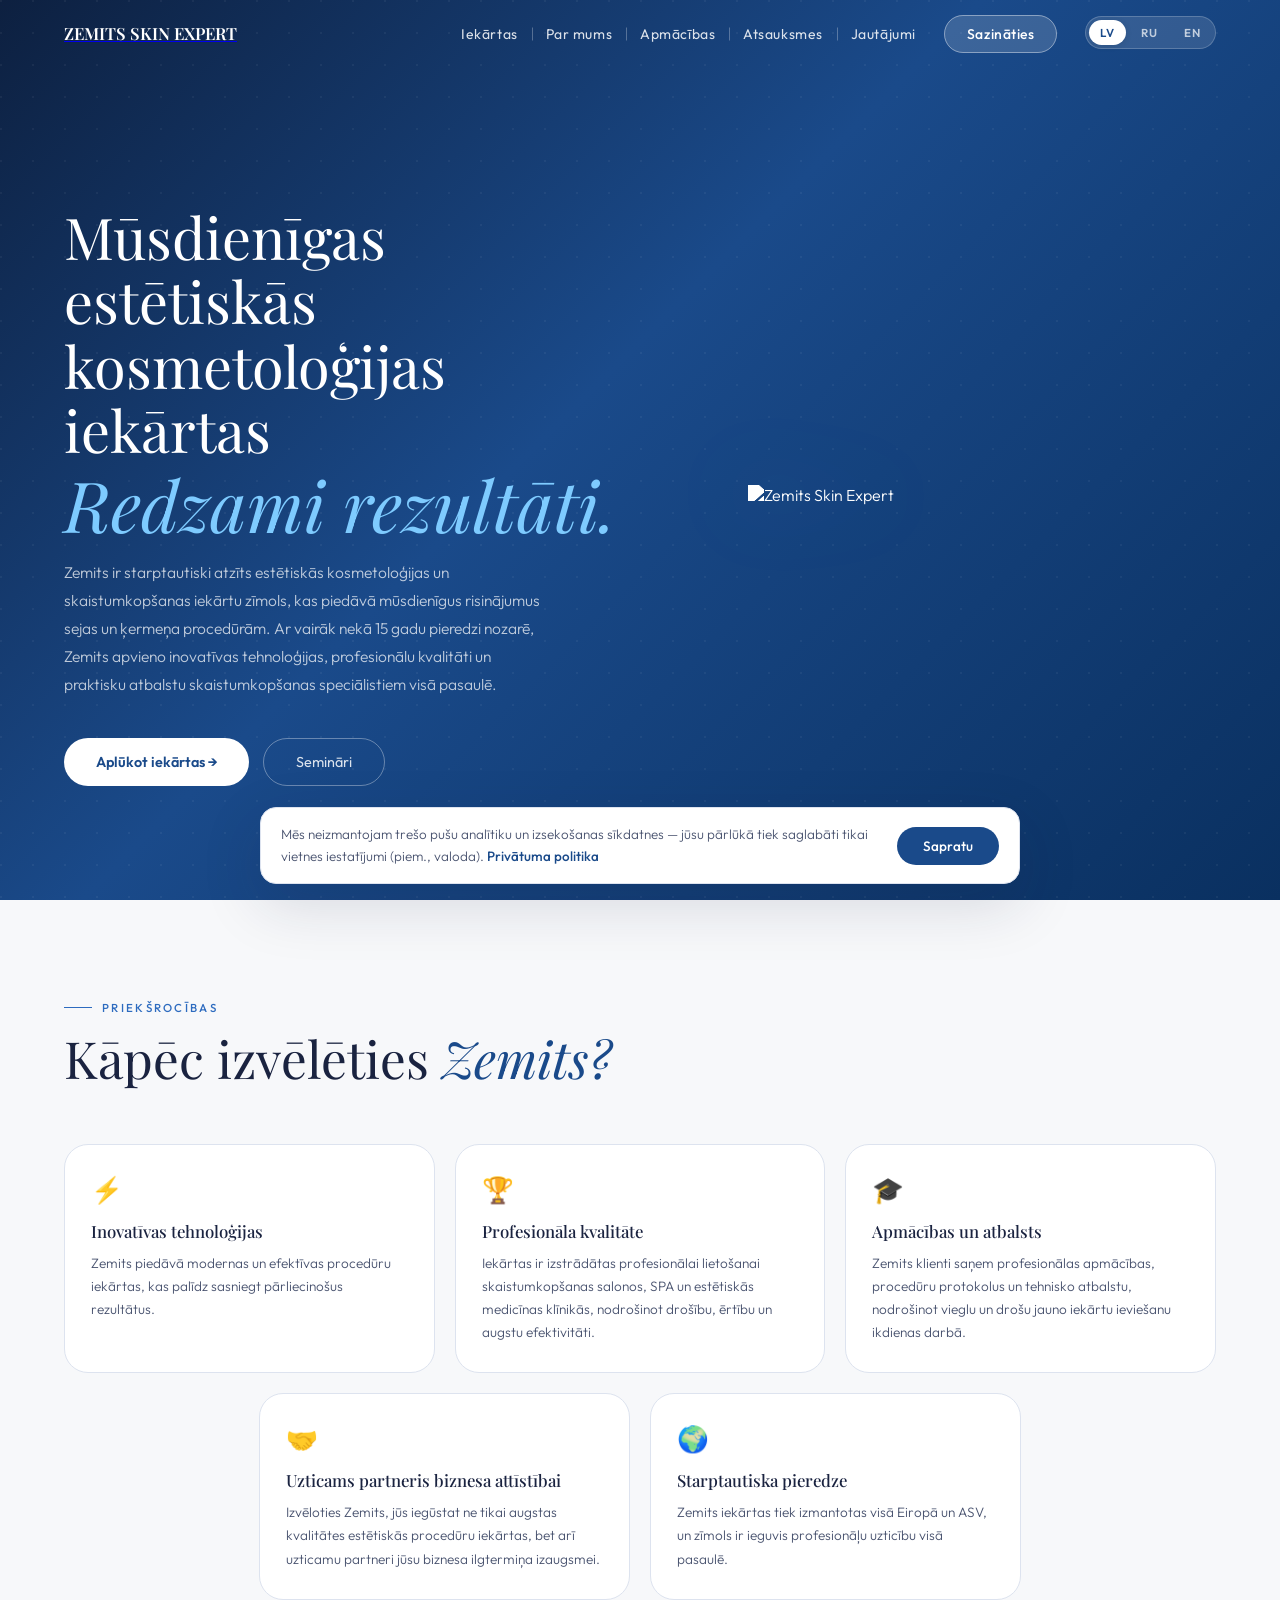
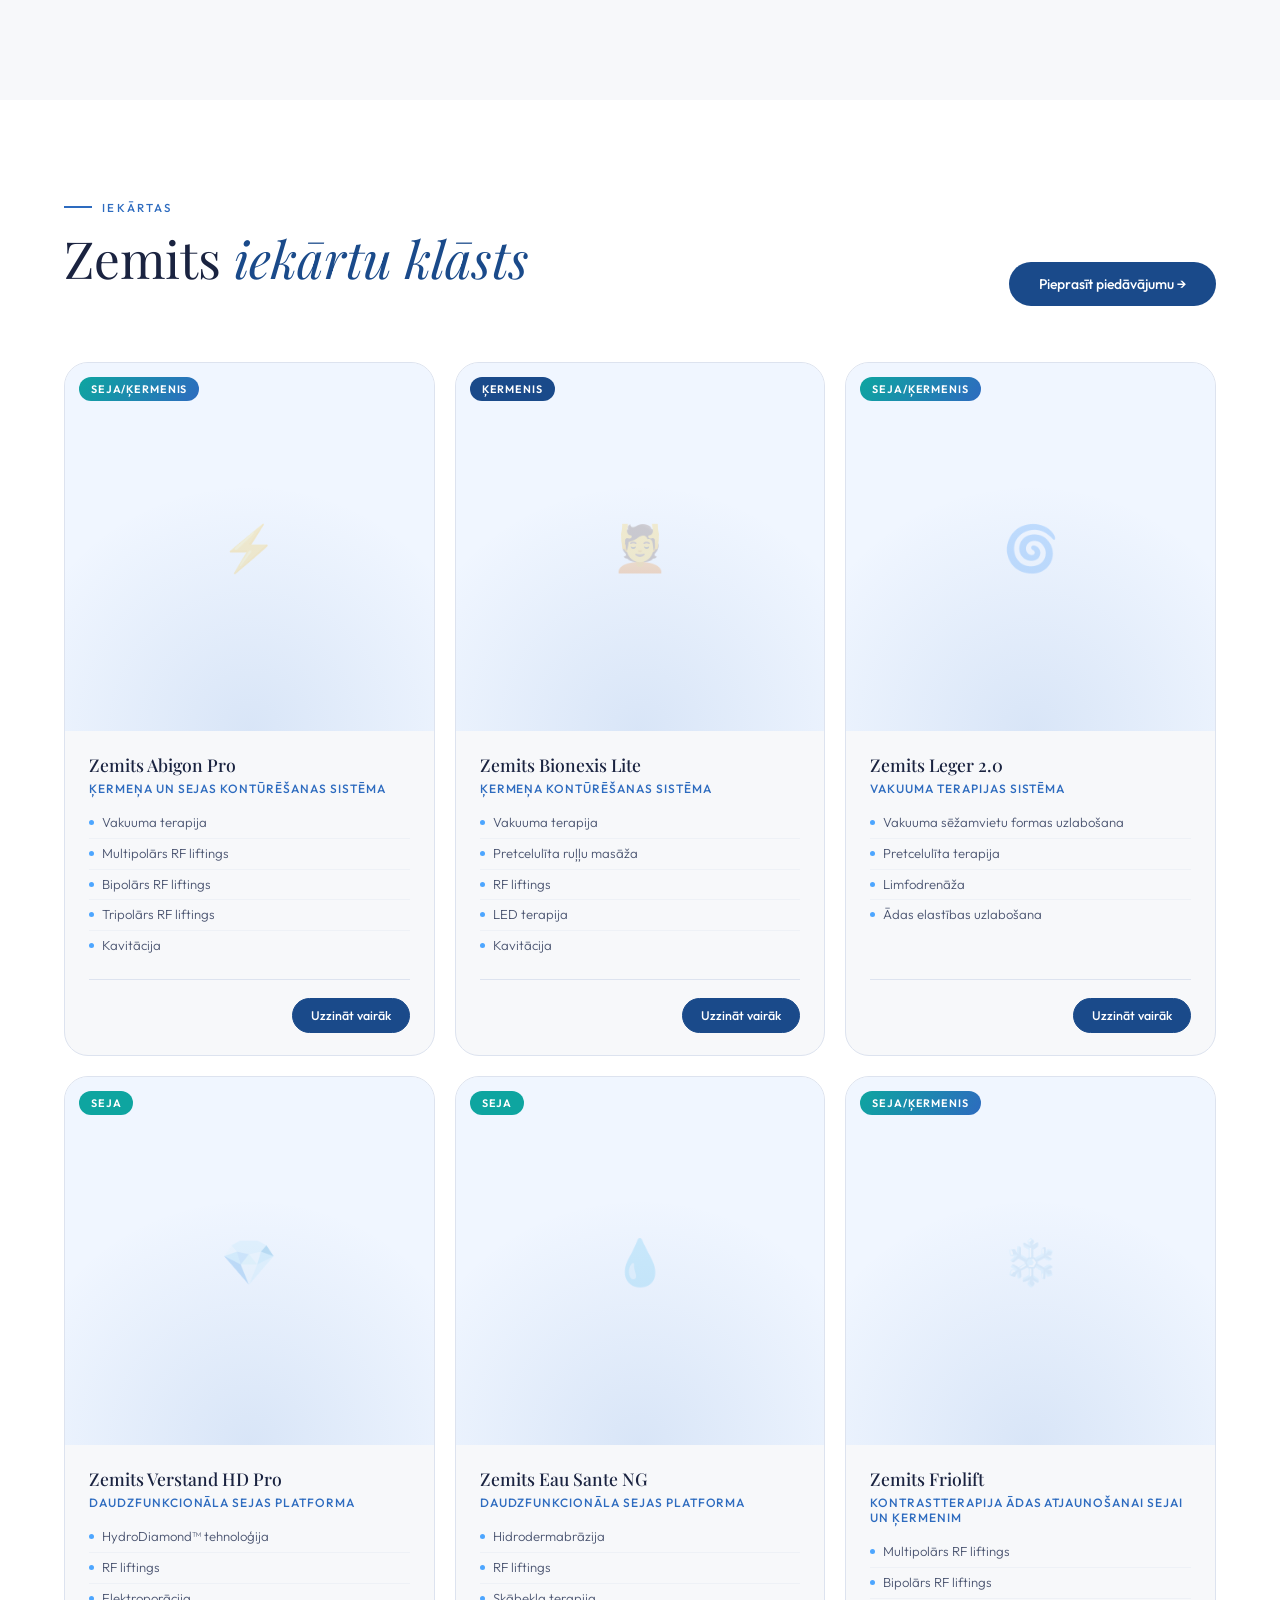
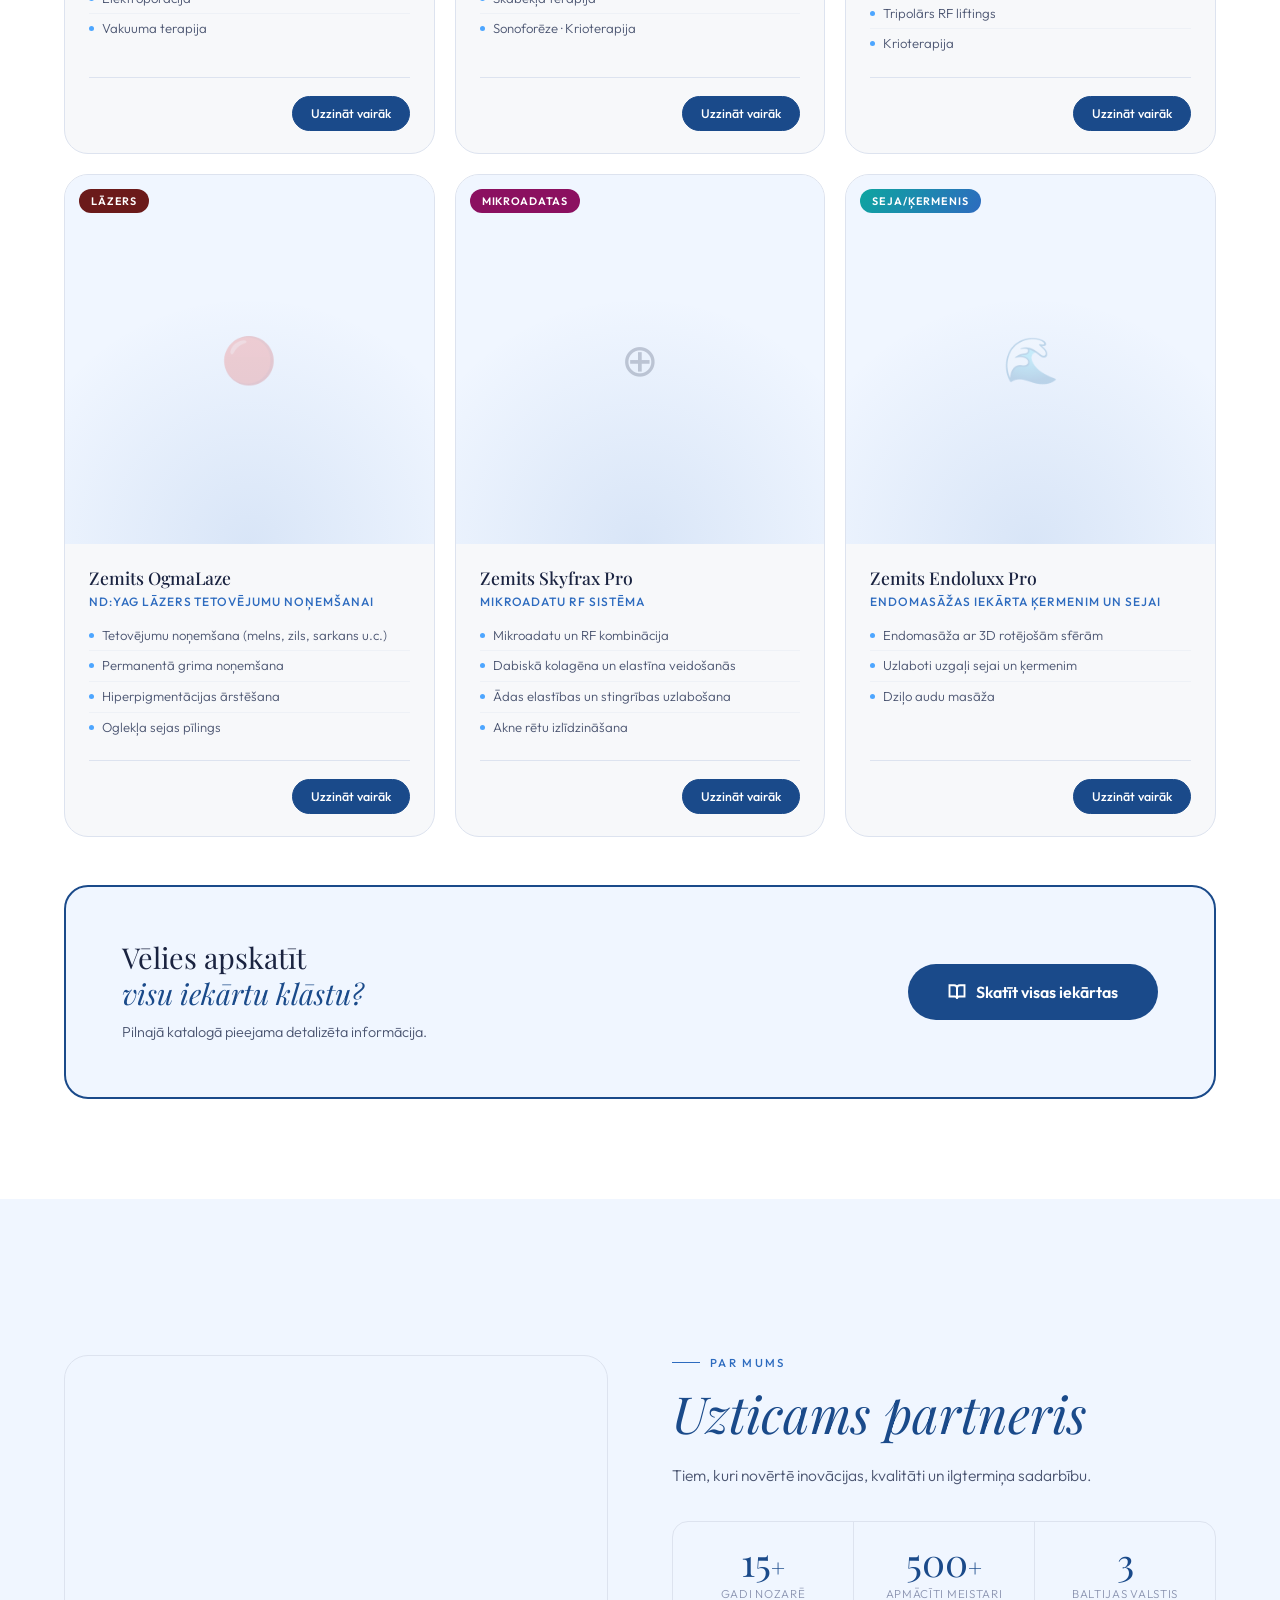
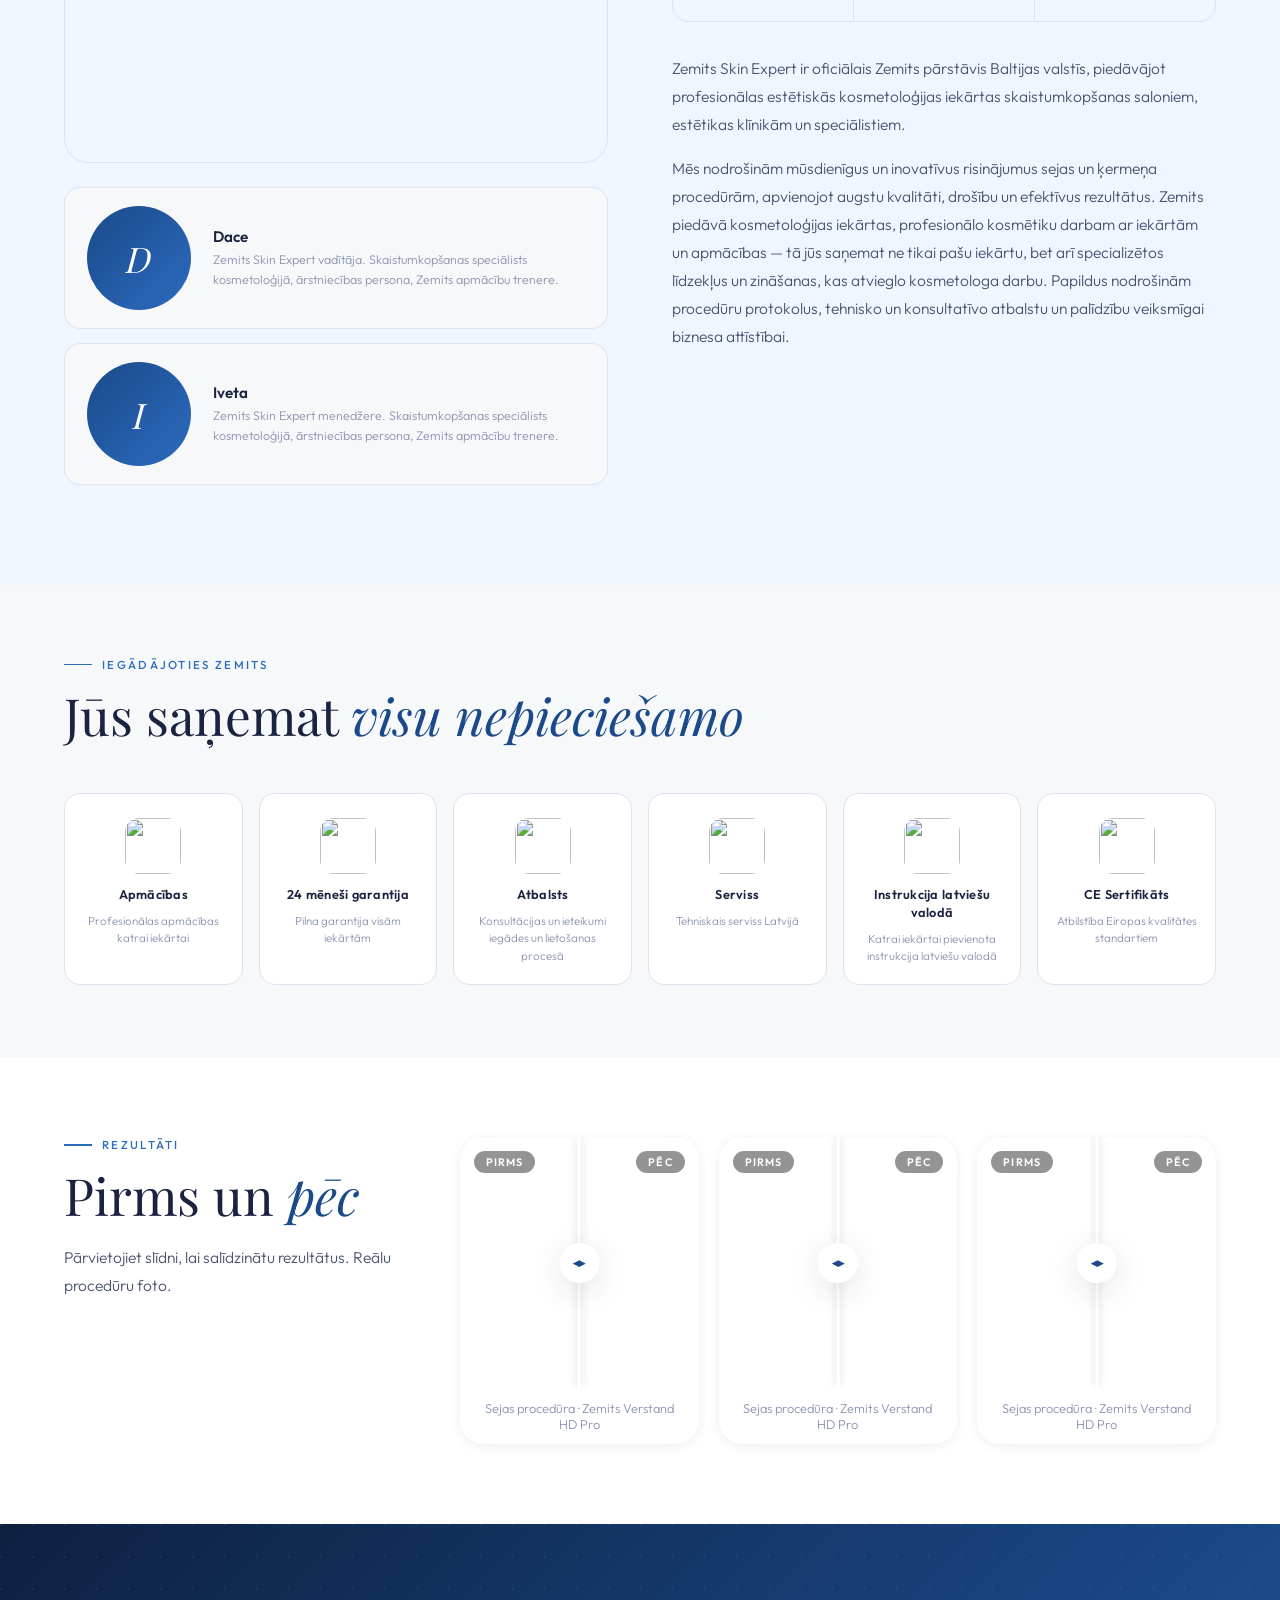
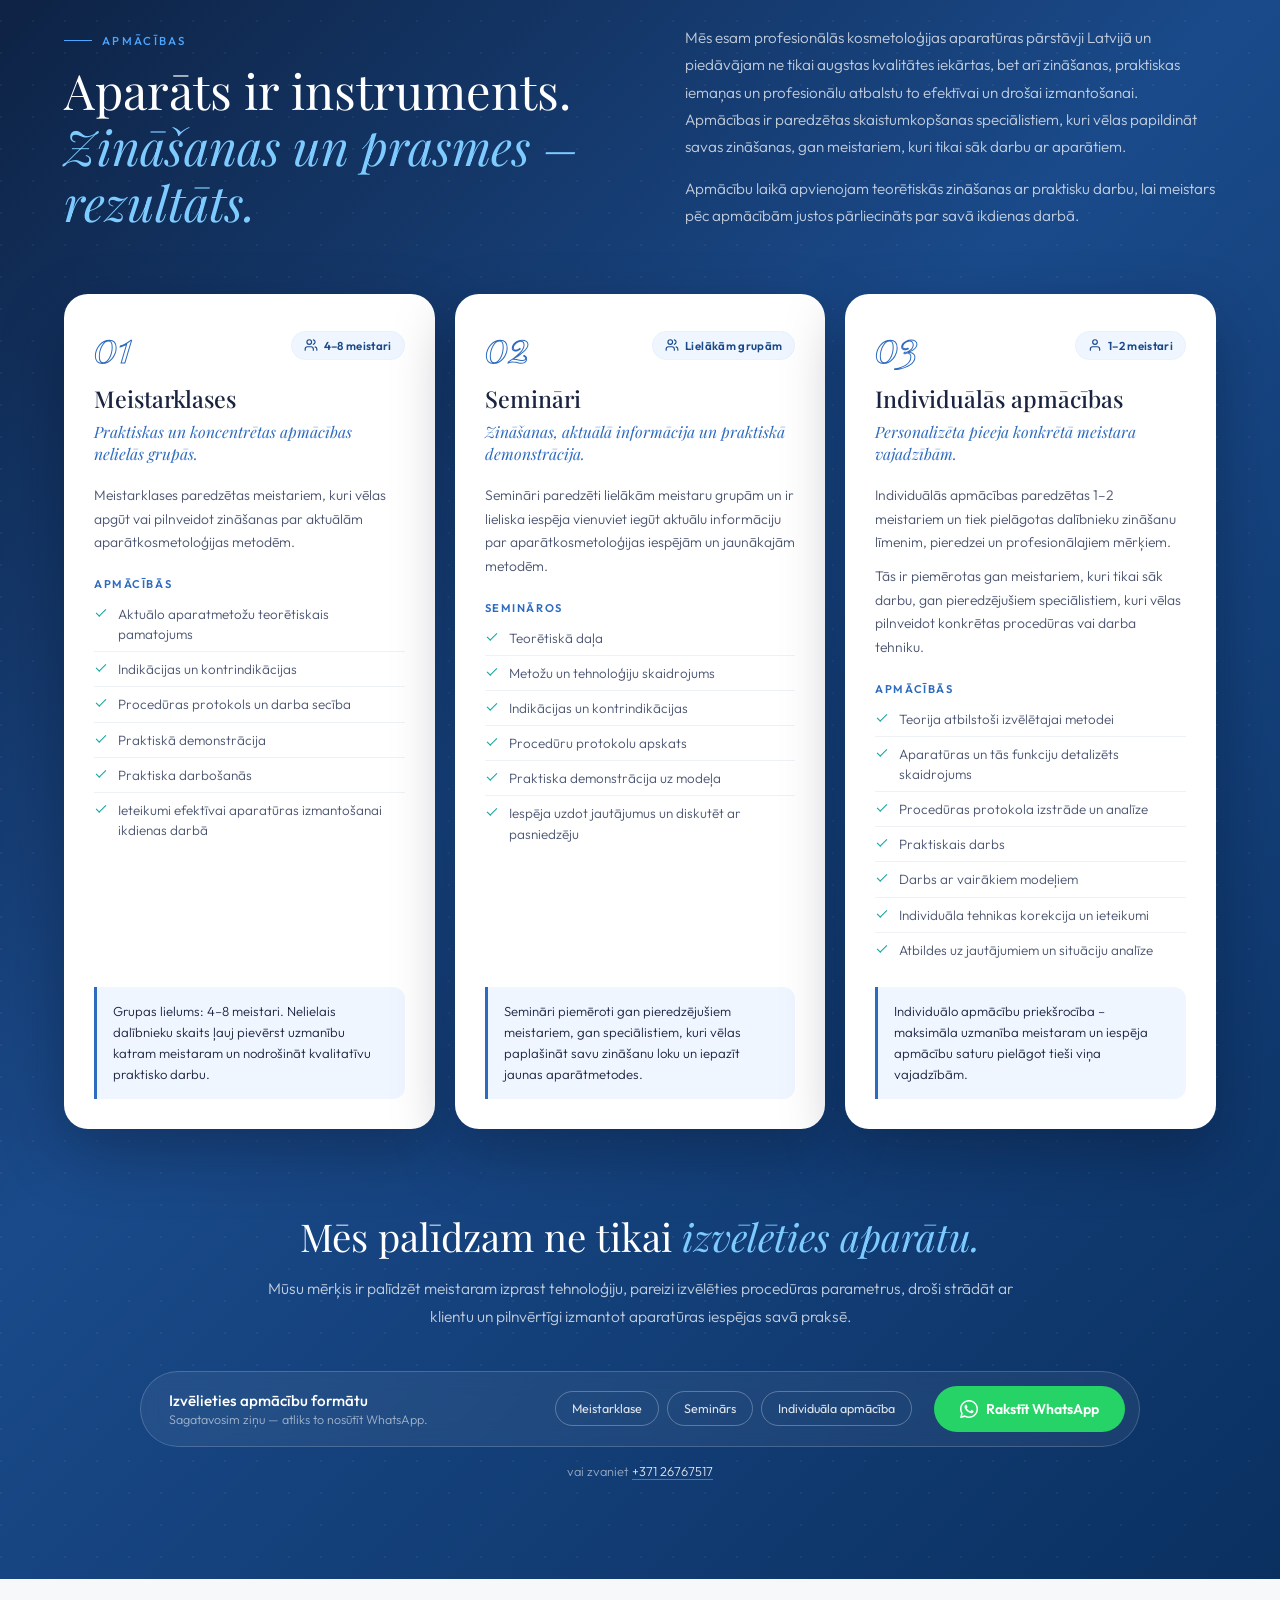
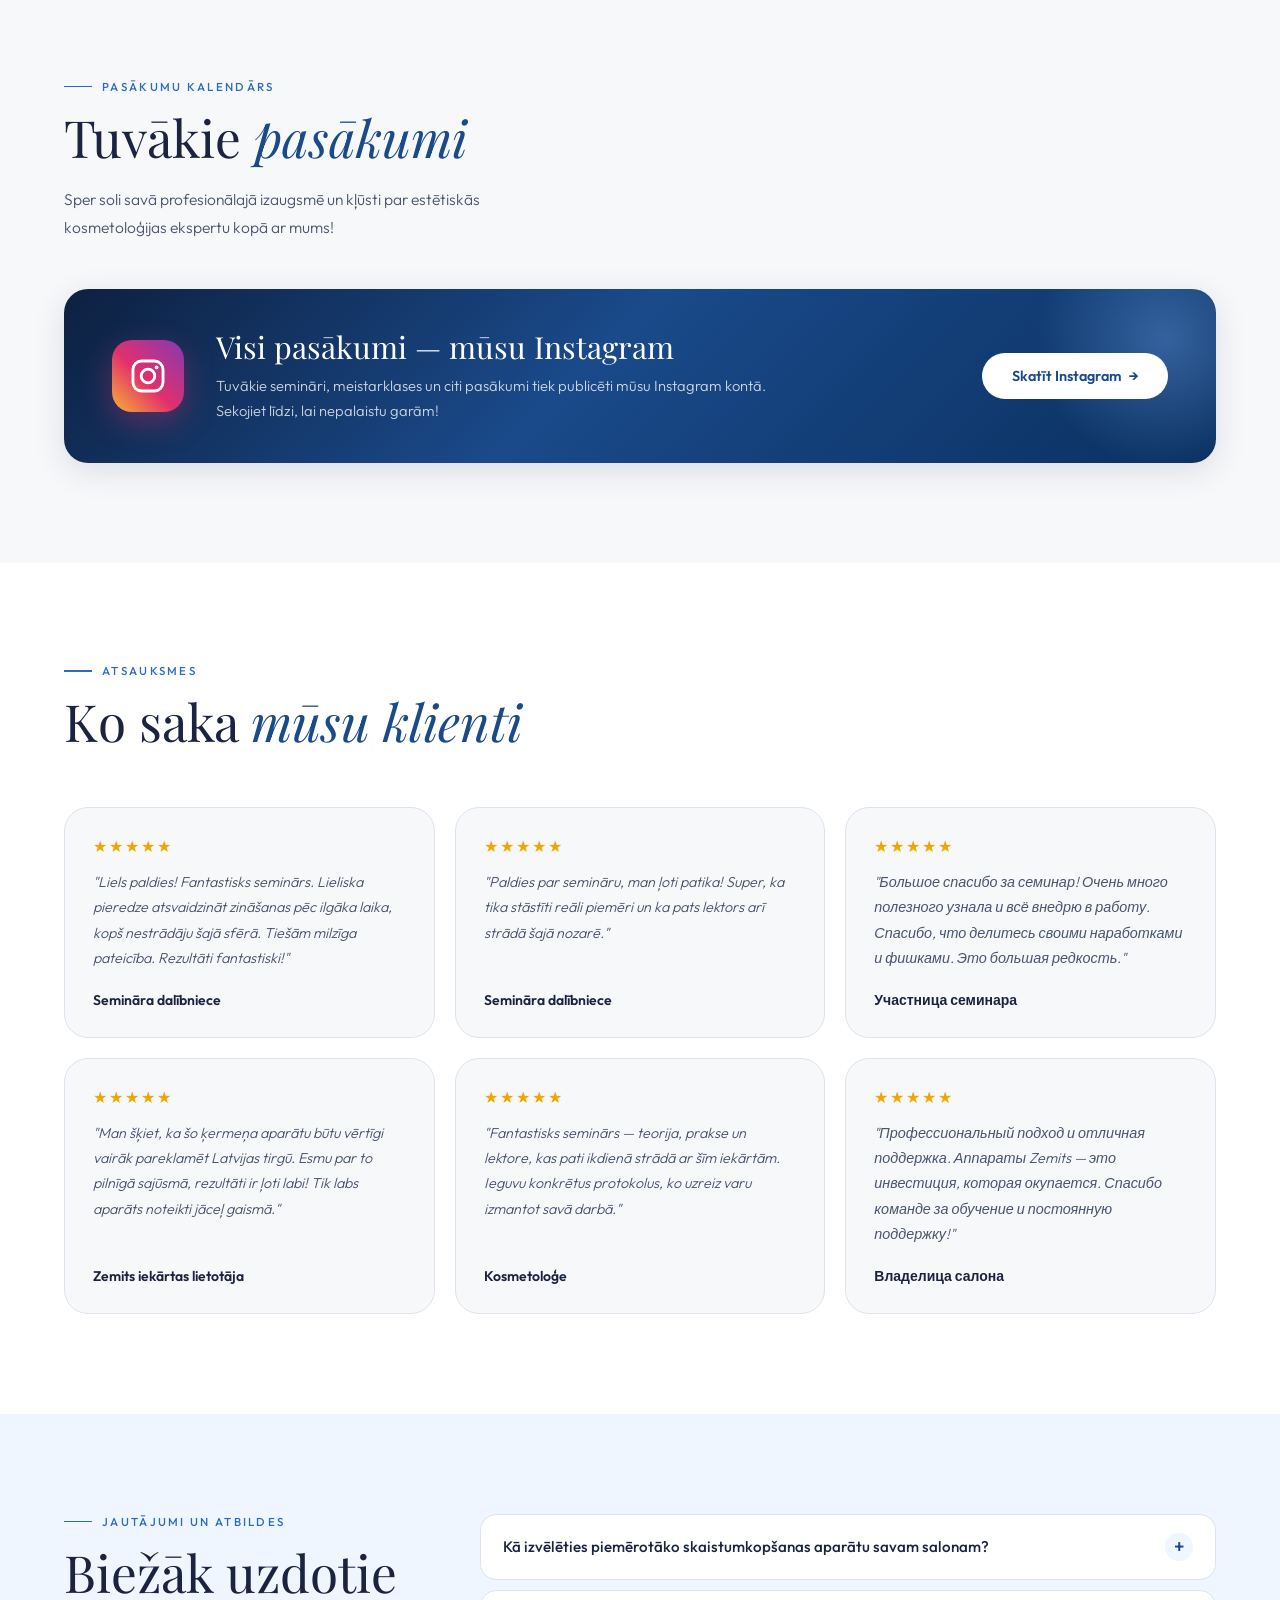
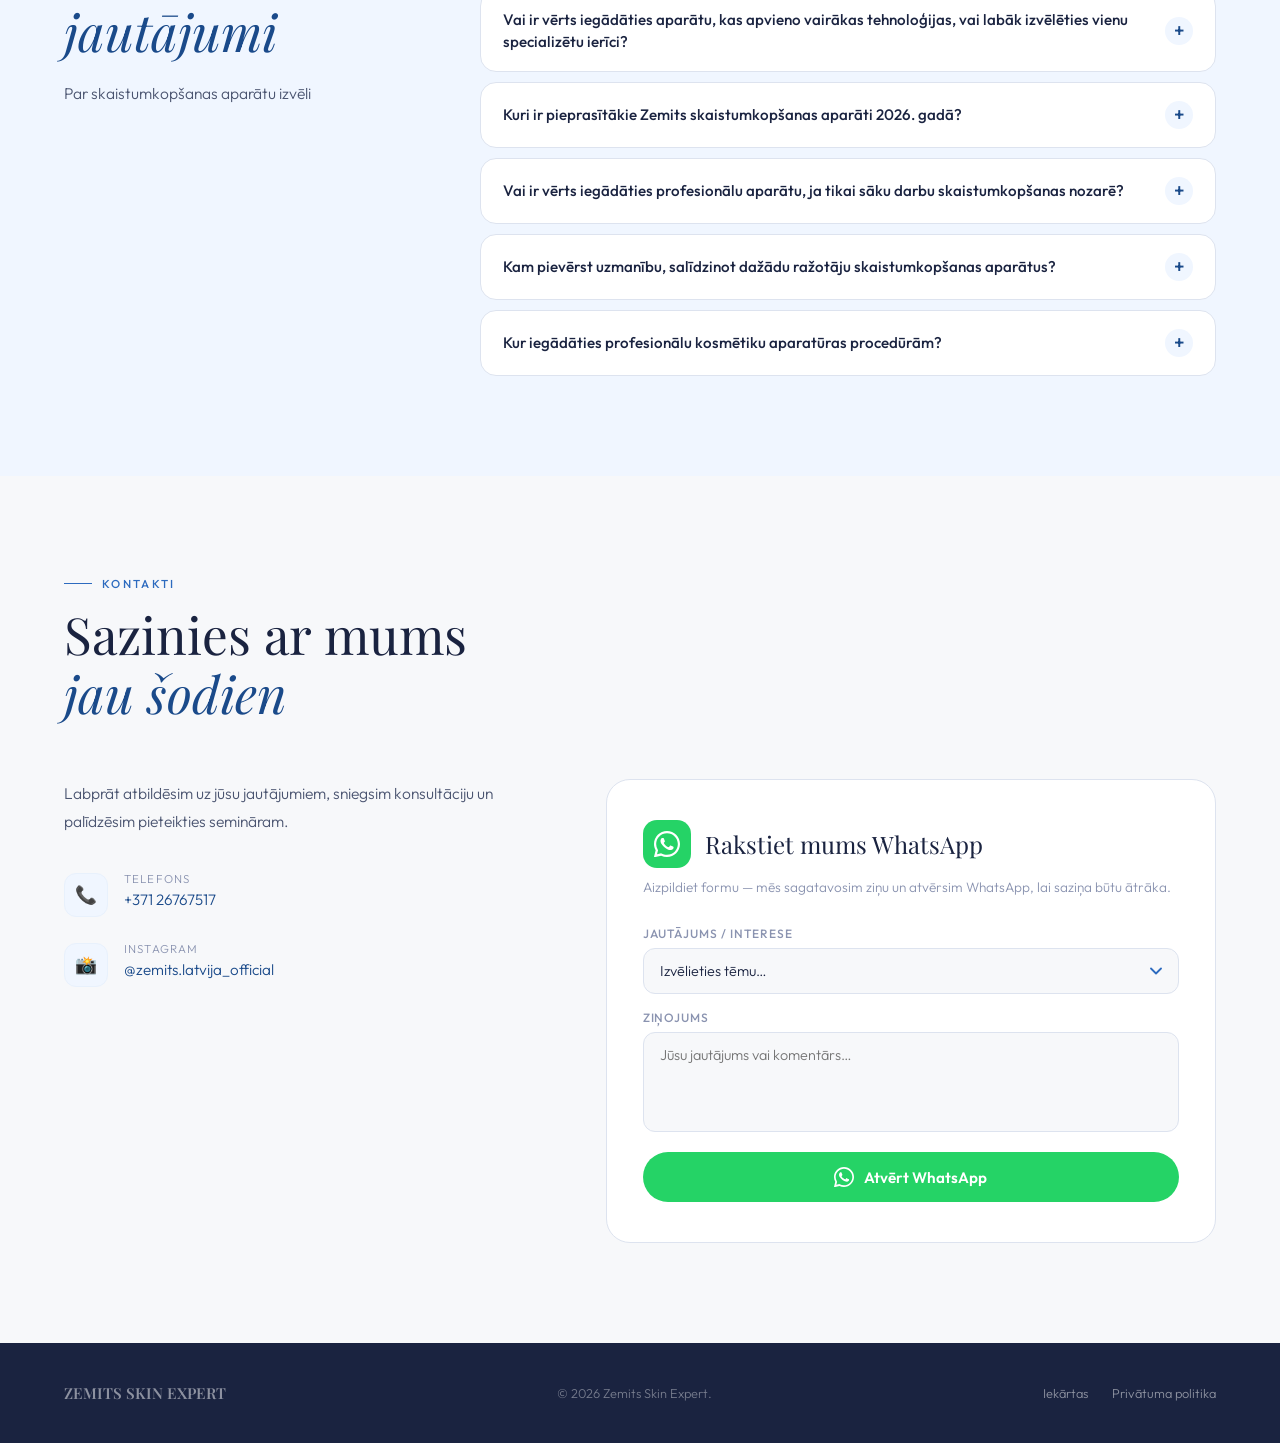
==== index.html @ aef77379 "Language audit: translate the last attributes that stayed in one language - Trust icons on the main " ====
<!DOCTYPE html>
<!-- Generated by tools/build.mjs from src/index.html. Do not edit: change the source and run "node tools/build.mjs". -->
<html lang="lv">
<head>
<meta charset="UTF-8">
<meta name="viewport" content="width=device-width, initial-scale=1.0">
<title>Zemits Skin Expert — profesionālas kosmetoloģijas iekārtas un apmācības</title>
<link rel="canonical" href="https://zemits-latvija.lv/">
<link rel="alternate" hreflang="lv" href="https://zemits-latvija.lv/">
<link rel="alternate" hreflang="ru" href="https://zemits-latvija.lv/ru/">
<link rel="alternate" hreflang="en" href="https://zemits-latvija.lv/en/">
<link rel="alternate" hreflang="x-default" href="https://zemits-latvija.lv/">
<meta property="og:type" content="website">
<meta property="og:url" content="https://zemits-latvija.lv/">
<meta property="og:title" content="Zemits Skin Expert — profesionālas kosmetoloģijas iekārtas un apmācības">
<meta property="og:description" content="Zemits Skin Expert — oficiālais Zemits pārstāvis Baltijas valstīs. Profesionālas estētiskās kosmetoloģijas iekārtas, apmācības, semināri un serviss Latvijā.">
<meta property="og:locale" content="lv_LV">
<meta name="description" content="Zemits Skin Expert — oficiālais Zemits pārstāvis Baltijas valstīs. Profesionālas estētiskās kosmetoloģijas iekārtas, apmācības, semināri un serviss Latvijā.">
<link rel="icon" type="image/svg+xml" href="data:image/svg+xml,%3Csvg xmlns='http://www.w3.org/2000/svg' viewBox='0 0 64 64'%3E%3Crect width='64' height='64' rx='14' fill='%231a4a8a'/%3E%3Ctext x='32' y='45' font-family='Georgia,serif' font-size='38' font-style='italic' fill='%23ffffff' text-anchor='middle'%3EZ%3C/text%3E%3C/svg%3E">
<link rel="preconnect" href="https://fonts.googleapis.com">
<link href="https://fonts.googleapis.com/css2?family=Playfair+Display:ital,wght@0,400;0,500;0,700;1,400;1,500&family=Outfit:wght@300;400;500;600&display=swap" rel="stylesheet">
<link rel="stylesheet" href="css/device-modal.css">
<style>
*, *::before, *::after { box-sizing: border-box; margin: 0; padding: 0; }
:root {
  --white:      #ffffff;
  --off-white:  #f7f8fa;
  --light:      #eef1f6;
  --mid:        #dde3ef;
  --text:       #1a2340;
  --text-soft:  #4a5470;
  --text-muted: #8a93b0;
  --blue:       #1a4a8a;
  --blue-mid:   #2d6bbf;
  --blue-light: #4da6ff;
  --blue-pale:  #e8f1fc;
  --blue-ultra: #f0f6ff;
  --teal:       #0ea5a0;
  --shadow-sm:  0 2px 12px rgba(26,36,64,.08);
  --shadow-md:  0 8px 32px rgba(26,36,64,.12);
  --shadow-lg:  0 20px 60px rgba(26,36,64,.15);
  --radius:     16px;
  --radius-lg:  24px;
}
html { scroll-behavior: smooth; }
body { background: var(--white); color: var(--text); font-family: 'Outfit', sans-serif; font-weight: 300; overflow-x: hidden; }

/* ── PRIVACY ── */
.privacy-overlay { position: fixed; inset: 0; z-index: 9999; background: rgba(10,18,40,.72); backdrop-filter: blur(8px); display: flex; align-items: center; justify-content: center; padding: 20px; transition: opacity .4s, visibility .4s; }
.privacy-overlay.hidden { opacity: 0; visibility: hidden; pointer-events: none; }
.privacy-box { background: var(--white); border-radius: var(--radius-lg); max-width: 520px; width: 100%; padding: 48px 44px; box-shadow: var(--shadow-lg); }
.privacy-logo { display: flex; align-items: center; justify-content: center; margin-bottom: 28px; }
.privacy-logo img { height: 34px; }
.privacy-title { font-family: 'Playfair Display', serif; font-size: 1.6rem; color: var(--text); text-align: center; margin-bottom: 16px; }
.privacy-body { font-size: .875rem; color: var(--text-soft); line-height: 1.75; text-align: center; margin-bottom: 32px; }
.privacy-btns { display: flex; gap: 12px; }
.privacy-btns button { flex: 1; padding: 14px; border-radius: 100px; font-family: 'Outfit', sans-serif; font-size: .9rem; font-weight: 500; cursor: pointer; border: none; transition: all .25s; }
.btn-accept { background: linear-gradient(135deg, var(--blue), var(--blue-mid)); color: var(--white); }
.btn-accept:hover { box-shadow: 0 6px 24px rgba(26,74,138,.35); transform: translateY(-1px); }
/* privacy info banner (non-blocking) */
.privacy-banner { position: fixed; left: 16px; right: 16px; bottom: 16px; z-index: 900; max-width: 760px; margin: 0 auto; background: var(--white); border: 1.5px solid var(--mid); border-radius: var(--radius); box-shadow: var(--shadow-lg); padding: 16px 20px; display: flex; align-items: center; gap: 18px; transition: opacity .3s, transform .3s, visibility .3s; }
.privacy-banner.hidden { opacity: 0; visibility: hidden; transform: translateY(20px); pointer-events: none; }
.pb-text { flex: 1; font-size: .84rem; color: var(--text-soft); line-height: 1.6; }
.pb-text a { color: var(--blue); font-weight: 500; text-decoration: none; }
.pb-text a:hover { text-decoration: underline; }
.pb-btn { flex-shrink: 0; background: var(--blue); color: var(--white); border: none; padding: 10px 26px; border-radius: 100px; font-family: 'Outfit', sans-serif; font-size: .85rem; font-weight: 500; cursor: pointer; transition: background .25s; }
.pb-btn:hover { background: var(--blue-mid); }
@media (max-width: 600px) { .privacy-banner { flex-direction: column; align-items: stretch; text-align: center; gap: 12px; } }

/* ── NAV ── */
nav { position: fixed; top: 0; left: 0; right: 0; z-index: 200; padding: 16px 5vw; display: flex; align-items: center; justify-content: space-between; transition: background .35s, box-shadow .35s; }
nav.scrolled { background: rgba(255,255,255,.96); backdrop-filter: blur(20px); box-shadow: var(--shadow-sm); }
.nav-logo img { height: 36px; filter: brightness(0) invert(1); transition: filter .35s; }
nav.scrolled .nav-logo img { filter: brightness(0) saturate(100%) invert(17%) sepia(55%) saturate(700%) hue-rotate(196deg) brightness(85%) contrast(110%); }
.nav-right { display: flex; align-items: center; gap: 28px; }
.nav-links { display: flex; gap: 28px; list-style: none; align-items: center; }
.nav-links a { color: rgba(255,255,255,.85); text-decoration: none; font-size: .875rem; font-weight: 400; letter-spacing: .04em; transition: color .25s; position: relative; }
.nav-links a::after { content: ''; position: absolute; bottom: -3px; left: 0; width: 0; height: 1.5px; background: var(--blue-light); transition: width .3s; }
.nav-links a:hover { color: var(--white); }
.nav-links a:hover::after { width: 100%; }
nav.scrolled .nav-links a { color: var(--text-soft); }
nav.scrolled .nav-links a::after { background: var(--blue); }
nav.scrolled .nav-links a:hover { color: var(--text); }
.nav-links li:not(:first-child) a:not(.nav-cta)::before { content: ''; position: absolute; left: -14px; top: 50%; transform: translateY(-50%); width: 1px; height: 13px; background: rgba(255,255,255,.28); }
nav.scrolled .nav-links li:not(:first-child) a:not(.nav-cta)::before { background: rgba(26,36,64,.18); }
.nav-cta { background: rgba(255,255,255,.15) !important; border: 1.5px solid rgba(255,255,255,.4) !important; color: var(--white) !important; padding: 9px 22px; border-radius: 100px; font-weight: 500 !important; }
.nav-cta::after { display: none !important; }
nav.scrolled .nav-cta { background: var(--blue) !important; border-color: var(--blue) !important; color: var(--white) !important; }

/* Language switcher */
.lang-switcher { display: flex; gap: 4px; background: rgba(255,255,255,.12); border: 1px solid rgba(255,255,255,.2); border-radius: 100px; padding: 3px; }
nav.scrolled .lang-switcher { background: var(--light); border-color: var(--mid); }
.lang-btn { text-decoration: none; padding: 5px 11px; border-radius: 100px; border: none; background: transparent; color: rgba(255,255,255,.7); font-family: 'Outfit', sans-serif; font-size: .72rem; font-weight: 600; letter-spacing: .08em; cursor: pointer; transition: all .2s; }
nav.scrolled .lang-btn { color: var(--text-muted); }
.lang-btn.active { background: var(--white); color: var(--blue); box-shadow: 0 1px 6px rgba(0,0,0,.12); }
nav.scrolled .lang-btn.active { background: var(--blue); color: var(--white); }

/* ── HERO ── */
#hero { min-height: 100vh; display: grid; grid-template-columns: 1fr 1fr; align-items: center; position: relative; overflow: hidden; padding: 0 5vw; }
.hero-logo-side { position: relative; z-index: 2; display: flex; align-items: center; justify-content: center; padding-top: 90px; animation: fadeUp .9s .4s ease both; }
.hero-bg { position: absolute; inset: 0; z-index: 0; background: linear-gradient(135deg, #0d2040 0%, #1a4a8a 45%, #0a3060 100%); }
.hero-bg-dots { position: absolute; inset: 0; z-index: 1; opacity: .06; background-image: radial-gradient(circle at 1px 1px, rgba(255,255,255,.8) 1px, transparent 0); background-size: 32px 32px; }
.hero-content { position: relative; z-index: 2; padding-top: 90px; max-width: 680px; }
.hero-title { font-family: 'Playfair Display', serif; font-size: clamp(2.2rem,4.5vw,4rem); font-weight: 400; line-height: 1.12; color: var(--white); margin-bottom: 16px; animation: fadeUp .8s .1s ease both; }
.hero-title-main { font-size: clamp(3rem,5.5vw,5.2rem); font-family: 'Playfair Display', serif; font-style: italic; color: #7ecbff; display: block; line-height: 1.05; margin-top: 6px; }
.hero-sub { font-size: .975rem; color: rgba(255,255,255,.72); line-height: 1.8; max-width: 480px; margin-bottom: 40px; animation: fadeUp .8s .2s ease both; }
.hero-actions { display: flex; gap: 14px; flex-wrap: wrap; animation: fadeUp .8s .3s ease both; }
.btn-primary { background: var(--white); color: var(--blue); padding: 14px 32px; border-radius: 100px; font-weight: 600; font-size: .9rem; text-decoration: none; display: inline-flex; align-items: center; gap: 8px; transition: box-shadow .3s, transform .2s; }
.btn-primary:hover { box-shadow: 0 8px 30px rgba(255,255,255,.25); transform: translateY(-2px); }
.btn-outline { background: transparent; color: rgba(255,255,255,.85); border: 1.5px solid rgba(255,255,255,.35); padding: 14px 32px; border-radius: 100px; font-weight: 400; font-size: .9rem; text-decoration: none; display: inline-flex; align-items: center; gap: 8px; backdrop-filter: blur(8px); transition: border-color .3s, color .3s, background .3s; }
.btn-outline:hover { border-color: rgba(255,255,255,.7); color: var(--white); background: rgba(255,255,255,.08); }
@keyframes fadeUp { from{opacity:0;transform:translateY(28px)} to{opacity:1;transform:translateY(0)} }

/* ── SECTIONS ── */
section { padding: 100px 5vw; }
.section-eyebrow { font-size: .72rem; letter-spacing: .2em; text-transform: uppercase; color: var(--blue-mid); font-weight: 500; margin-bottom: 14px; display: flex; align-items: center; gap: 10px; }
.section-eyebrow::before { content: ''; width: 28px; height: 1.5px; background: var(--blue-mid); }
.section-title { font-family: 'Playfair Display', serif; font-size: clamp(2rem,4vw,3.2rem); font-weight: 400; line-height: 1.15; color: var(--text); margin-bottom: 18px; }
.section-title em { font-style: italic; color: var(--blue); }
.section-sub { font-size: .975rem; color: var(--text-soft); line-height: 1.8; max-width: 520px; }
.reveal { opacity: 0; transform: translateY(36px); transition: opacity .7s ease, transform .7s ease; }
.reveal.visible { opacity: 1; transform: translateY(0); }
.reveal-delay-1 { transition-delay: .1s; } .reveal-delay-2 { transition-delay: .2s; } .reveal-delay-3 { transition-delay: .3s; }

/* ── ABOUT ── */
#about { background: var(--blue-ultra); }
.about-grid { display: grid; grid-template-columns: 1fr 1fr; gap: 64px; align-items: start; margin-top: 56px; }
/* Left col: photo + team */
.about-left { display: flex; flex-direction: column; gap: 24px; }
.about-photo { width: 100%; aspect-ratio: 4/3; border-radius: var(--radius-lg); background: linear-gradient(135deg, var(--blue-pale), var(--light)); border: 1.5px solid var(--mid); display: flex; flex-direction: column; align-items: center; justify-content: center; gap: 12px; color: var(--text-muted); font-size: .85rem; overflow: hidden; position: relative; }
/* Right col: heading + stats + text */
.about-right { display: flex; flex-direction: column; gap: 32px; }
.about-stats-row { display: flex; gap: 0; border: 1.5px solid var(--mid); border-radius: var(--radius); overflow: hidden; }
.about-stat { flex: 1; padding: 20px 16px; text-align: center; border-right: 1px solid var(--mid); }
.about-stat:last-child { border-right: none; }
.stat-num { font-family: 'Playfair Display', serif; font-size: 2.4rem; font-weight: 400; color: var(--blue); line-height: 1; }
.stat-num span { font-size: 1.5rem; }
.stat-desc { font-size: .72rem; color: var(--text-muted); letter-spacing: .06em; text-transform: uppercase; margin-top: 5px; }
.about-intro { font-size: .975rem; color: var(--text-soft); line-height: 1.8; }
.team-cards { display: flex; flex-direction: column; gap: 14px; }
.team-card { display: flex; gap: 22px; align-items: center; background: var(--off-white); border: 1.5px solid var(--mid); border-radius: var(--radius); padding: 18px 22px; transition: border-color .3s, box-shadow .3s, transform .3s; }
.team-card:hover { border-color: var(--blue-mid); box-shadow: var(--shadow-sm); transform: translateX(4px); }
.team-avatar { width: 104px; height: 104px; border-radius: 50%; flex-shrink: 0; object-fit: cover; border: 3px solid var(--white); box-shadow: 0 0 0 1.5px var(--mid), var(--shadow-sm); }
@media (max-width: 768px) { .team-avatar { width: 80px; height: 80px; } .team-card { gap: 16px; padding: 16px 18px; } }
.team-name { font-weight: 600; font-size: .95rem; color: var(--text); margin-bottom: 4px; }
.team-role { font-size: .78rem; color: var(--text-muted); line-height: 1.55; }

/* ── WHY ZEMITS ── */
#why { background: var(--off-white); }
.why-grid { display: grid; grid-template-columns: repeat(6, 1fr); gap: 20px; margin-top: 56px; }
.why-grid .why-card { grid-column: span 2; }
.why-grid .why-card:nth-child(4) { grid-column: 2 / span 2; } /* 2nd row centred */
.why-card { background: var(--white); border: 1.5px solid var(--mid); border-radius: var(--radius-lg); padding: 28px 26px; transition: border-color .3s, box-shadow .3s, transform .3s; }
.why-card:hover { border-color: var(--blue-mid); box-shadow: var(--shadow-md); transform: translateY(-4px); }
.why-icon { font-size: 1.6rem; margin-bottom: 14px; }
.why-title { font-family: 'Playfair Display', serif; font-size: 1.05rem; font-weight: 500; color: var(--text); margin-bottom: 10px; }
.why-desc { font-size: .85rem; color: var(--text-soft); line-height: 1.7; }

/* ── EQUIPMENT ── */
#equipment { background: var(--white); }
.equipment-header { display: flex; justify-content: space-between; align-items: flex-end; margin-bottom: 56px; flex-wrap: wrap; gap: 20px; }
.btn-blue { background: var(--blue); color: var(--white); padding: 13px 30px; border-radius: 100px; font-weight: 500; font-size: .875rem; text-decoration: none; display: inline-flex; align-items: center; gap: 8px; transition: box-shadow .3s, transform .2s, background .3s; }
.btn-blue:hover { background: var(--blue-mid); box-shadow: 0 8px 24px rgba(26,74,138,.3); transform: translateY(-2px); }
.equipment-grid { display: grid; grid-template-columns: repeat(3, 1fr); gap: 20px; }
.equipment-card { background: var(--off-white); border: 1.5px solid var(--mid); border-radius: var(--radius-lg); overflow: hidden; transition: border-color .3s, box-shadow .3s, transform .3s; display: flex; flex-direction: column; }
.equipment-card:hover { border-color: var(--blue-mid); box-shadow: var(--shadow-md); transform: translateY(-4px); }
.eq-img-placeholder { aspect-ratio: 1 / 1; background: var(--blue-ultra); display: flex; align-items: center; justify-content: center; position: relative; overflow: hidden; }
.eq-img-placeholder::after { content: ''; position: absolute; inset: 0; background: radial-gradient(circle at 50% 100%, rgba(45,107,191,.12), transparent 60%); }
.eq-icon { font-size: 2.8rem; opacity: .22; }
.eq-icon-fallback { position: absolute; top: 50%; left: 50%; transform: translate(-50%,-50%); }
.eq-photo { position: relative; z-index: 1; width: 100%; height: 100%; object-fit: contain; }
.eq-tag { position: absolute; top: 14px; left: 14px; background: var(--blue); color: var(--white); font-size: .68rem; font-weight: 600; letter-spacing: .08em; text-transform: uppercase; padding: 5px 12px; border-radius: 100px; z-index: 2; }
.eq-tag.teal { background: var(--teal); } .eq-tag.laser { background: #6b1a1a; } .eq-tag.micro { background: #8b1060; } .eq-tag.both { background: linear-gradient(120deg, var(--teal), var(--blue-mid)); }
.eq-body { padding: 22px 24px; display: flex; flex-direction: column; flex: 1; }
.eq-body .eq-features { margin-bottom: 18px; }
.eq-footer { margin-top: auto; padding-top: 18px; border-top: 1.5px solid var(--mid); display: flex; justify-content: flex-end; }
.eq-learn { background: var(--blue); color: var(--white); border: 1.5px solid var(--blue); padding: 9px 18px; border-radius: 100px; font-family: 'Outfit', sans-serif; font-size: .78rem; font-weight: 500; cursor: pointer; transition: background .3s, border-color .3s; }
.eq-learn:hover { background: var(--blue-mid); border-color: var(--blue-mid); }
.eq-name { font-family: 'Playfair Display', serif; font-size: 1.1rem; font-weight: 500; color: var(--text); margin-bottom: 5px; }
.eq-type { font-size: .75rem; letter-spacing: .08em; text-transform: uppercase; color: var(--blue-mid); font-weight: 500; margin-bottom: 12px; }
.eq-features { list-style: none; }
.eq-features li { font-size: .82rem; color: var(--text-soft); padding: 5px 0; display: flex; align-items: flex-start; gap: 8px; border-bottom: 1px solid var(--light); line-height: 1.5; }
.eq-features li:last-child { border-bottom: none; }
.eq-features li::before { content: ''; flex-shrink: 0; margin-top: 7px; width: 5px; height: 5px; border-radius: 50%; background: var(--blue-light); }
.equipment-cta { margin-top: 48px; border: 2px solid var(--blue); border-radius: var(--radius-lg); padding: 52px 56px; display: flex; align-items: center; justify-content: space-between; gap: 32px; background: var(--blue-ultra); transition: background .3s, box-shadow .3s; }
.equipment-cta:hover { background: var(--blue-pale); box-shadow: var(--shadow-md); }
.equipment-cta-title { font-family: 'Playfair Display', serif; font-size: 1.8rem; color: var(--text); margin-bottom: 10px; line-height: 1.25; }
.equipment-cta-title em { font-style: italic; color: var(--blue); }
.equipment-cta-sub { font-size: .9rem; color: var(--text-soft); line-height: 1.65; }
.btn-cta-big { display: inline-flex; align-items: center; gap: 10px; background: var(--blue); color: var(--white); padding: 18px 40px; border-radius: 100px; font-weight: 600; font-size: 1rem; text-decoration: none; white-space: nowrap; transition: background .3s, box-shadow .3s, transform .2s; flex-shrink: 0; }
.btn-cta-big:hover { background: var(--blue-mid); box-shadow: 0 10px 30px rgba(26,74,138,.35); transform: translateY(-2px); }
.btn-cta-big svg { width: 18px; height: 18px; stroke: currentColor; fill: none; stroke-width: 2.5; }

/* ── TRUST ICONS ── */
#trust { background: var(--off-white); padding: 72px 5vw; }
.trust-grid { display: grid; grid-template-columns: repeat(6, 1fr); gap: 16px; margin-top: 48px; }
.trust-item { background: var(--white); border: 1.5px solid var(--mid); border-radius: var(--radius); padding: 24px 14px 20px; display: flex; flex-direction: column; align-items: center; text-align: center; gap: 12px; transition: border-color .3s, box-shadow .3s, transform .3s; }
.trust-item:hover { border-color: var(--blue-mid); box-shadow: var(--shadow-sm); transform: translateY(-3px); }
.trust-label { font-size: .8rem; font-weight: 600; color: var(--text); letter-spacing: .02em; line-height: 1.4; }
.trust-mini { font-size: .72rem; color: var(--text-muted); line-height: 1.5; margin-top: -4px; }

/* ── BEFORE/AFTER ── */
#beforeafter { background: var(--white); }
#beforeafter { padding-top: 80px; padding-bottom: 80px; }
.ba-grid { display: grid; grid-template-columns: repeat(3, 1fr); gap: 20px; margin-top: 40px; }
/* wide screens: heading on the left, the three sliders beside it */
@media (min-width: 1101px) {
  #beforeafter { display: grid; grid-template-columns: minmax(260px, 340px) 1fr; grid-template-rows: auto auto 1fr; column-gap: 56px; }
  #beforeafter > :not(.ba-grid):not(.ba-dots) { grid-column: 1; }
  #beforeafter .ba-grid { grid-column: 2; grid-row: 1 / span 3; margin-top: 0; align-self: center; }
}
.ba-item { border-radius: var(--radius-lg); overflow: hidden; box-shadow: var(--shadow-sm); }
.ba-slider-wrap { position: relative; width: 100%; padding-top: 105%; overflow: hidden; user-select: none; cursor: ew-resize; touch-action: pan-y; }
.ba-before { position: absolute; inset: 0; background: linear-gradient(135deg, #e8ddd5, #cfc3b8); display: flex; align-items: center; justify-content: center; flex-direction: column; gap: 8px; color: #9a8a80; font-size: .85rem; }
.ba-after { position: absolute; inset: 0; overflow: hidden; clip-path: inset(0 50% 0 0); }
.ba-after-inner { position: absolute; inset: 0; background: linear-gradient(135deg, var(--blue-pale), #b8d4f0); display: flex; align-items: center; justify-content: center; flex-direction: column; gap: 8px; color: var(--blue-mid); font-size: .85rem; }
.ba-handle { position: absolute; top: 0; bottom: 0; left: 50%; transform: translateX(-50%); width: 3px; background: var(--white); box-shadow: 0 0 10px rgba(0,0,0,.2); display: flex; align-items: center; justify-content: center; pointer-events: none; }
.ba-handle-btn { width: 40px; height: 40px; border-radius: 50%; background: var(--white); box-shadow: var(--shadow-md); display: flex; align-items: center; justify-content: center; font-size: .75rem; font-weight: 700; color: var(--blue); flex-shrink: 0; }
.ba-labels { position: absolute; top: 14px; left: 0; right: 0; display: flex; justify-content: space-between; padding: 0 14px; pointer-events: none; z-index: 2; }
.ba-label { background: rgba(0,0,0,.42); backdrop-filter: blur(6px); color: var(--white); font-size: .68rem; font-weight: 600; letter-spacing: .1em; padding: 4px 12px; border-radius: 100px; }
.ba-caption { padding: 12px 16px; background: var(--white); font-size: .8rem; color: var(--text-muted); text-align: center; }
/* phones: one comparison at a time, switched with the dots */
.ba-dots { display: none; justify-content: center; gap: 10px; margin-top: 18px; }
.ba-dots button { width: 10px; height: 10px; padding: 0; border: 0; border-radius: 50%; background: var(--mid); cursor: pointer; transition: background .3s, transform .3s; }
.ba-dots button[aria-current="true"] { background: var(--blue); transform: scale(1.2); }

/* ── SEMINARS ── */
#seminars { background: var(--off-white); }
.seminars-list { display: flex; flex-direction: column; gap: 16px; margin-top: 56px; }
.seminar-item { display: grid; grid-template-columns: 110px 1fr auto; gap: 28px; align-items: center; background: var(--white); border: 1.5px solid var(--mid); border-radius: var(--radius); padding: 24px 32px; transition: border-color .3s, box-shadow .3s, transform .3s; position: relative; overflow: hidden; }
.seminar-item::before { content: ''; position: absolute; left: 0; top: 0; bottom: 0; width: 3.5px; background: linear-gradient(to bottom, var(--blue), var(--blue-mid)); opacity: 0; transition: opacity .3s; }
.seminar-item:hover { border-color: var(--blue-mid); box-shadow: var(--shadow-sm); transform: translateX(4px); }
.seminar-item:hover::before { opacity: 1; }
.seminar-featured { background: var(--blue-ultra); border-color: var(--blue-mid); }
.seminar-featured::before { opacity: 1; }
.seminar-badge { display: inline-block; background: var(--blue); color: var(--white); font-size: .7rem; font-weight: 600; letter-spacing: .1em; padding: 4px 14px; border-radius: 100px; margin-bottom: 8px; }
.seminar-date-block { text-align: center; }
.seminar-day { font-family: 'Playfair Display', serif; font-size: 2.2rem; font-weight: 400; color: var(--blue); line-height: 1; }
.seminar-day.range { font-size: 1.7rem; white-space: nowrap; }
.seminar-month { font-size: .7rem; letter-spacing: .12em; color: var(--blue-mid); text-transform: uppercase; margin-top: 4px; font-weight: 500; }
.seminar-time { font-size: .78rem; color: var(--text-muted); margin-top: 6px; }
.seminar-title { font-weight: 600; font-size: .975rem; color: var(--text); margin-bottom: 7px; }
.seminar-desc { font-size: .84rem; color: var(--text-soft); line-height: 1.65; }
.seminar-meta { text-align: right; }
.seminar-price-label { font-size: .7rem; color: var(--text-muted); margin-bottom: 6px; text-transform: uppercase; letter-spacing: .08em; }
.seminar-price { font-family: 'Playfair Display', serif; font-size: 1.7rem; color: var(--text); line-height: 1; }
.btn-register { display: inline-block; margin-top: 12px; background: transparent; color: var(--blue); border: 1.5px solid var(--blue); padding: 9px 22px; border-radius: 100px; font-size: .8rem; font-weight: 500; text-decoration: none; transition: background .3s, color .3s; white-space: nowrap; }
.btn-register:hover { background: var(--blue); color: var(--white); }
.ig-banner { display: grid; grid-template-columns: auto 1fr auto; gap: 32px; align-items: center; margin-top: 48px; padding: 40px 48px; border-radius: var(--radius-lg); color: var(--white); background: linear-gradient(135deg, #0d2040 0%, #1a4a8a 45%, #0a3060 100%); box-shadow: var(--shadow-md); position: relative; overflow: hidden; }
.ig-banner::after { content: ''; position: absolute; right: -80px; top: -80px; width: 260px; height: 260px; border-radius: 50%; background: radial-gradient(closest-side, rgba(125,180,255,.35), transparent); pointer-events: none; }
.ig-icon { width: 72px; height: 72px; border-radius: 20px; display: flex; align-items: center; justify-content: center; background: linear-gradient(45deg, #f9b233, #e1306c 45%, #833ab4); box-shadow: 0 10px 30px rgba(225,48,108,.35); }
.ig-icon svg { width: 38px; height: 38px; color: var(--white); }
.ig-title { font-family: 'Playfair Display', serif; font-size: clamp(1.4rem, 2.4vw, 1.9rem); line-height: 1.2; margin-bottom: 8px; }
.ig-desc { font-size: .92rem; line-height: 1.7; color: rgba(255,255,255,.78); max-width: 560px; }
.ig-btn { position: relative; z-index: 1; display: inline-flex; align-items: center; gap: 8px; background: var(--white); color: var(--blue); padding: 14px 30px; border-radius: 100px; font-weight: 600; font-size: .9rem; text-decoration: none; white-space: nowrap; transition: box-shadow .3s, transform .2s; }
.ig-btn:hover { transform: translateY(-2px); box-shadow: 0 10px 28px rgba(0,0,0,.25); }

/* ── TRAINING ── */
#training { position: relative; overflow: hidden; background: linear-gradient(135deg, #0d2040 0%, #1a4a8a 45%, #0a3060 100%); }
#training::before { content: ''; position: absolute; inset: 0; opacity: .06; pointer-events: none; background-image: radial-gradient(circle at 1px 1px, rgba(255,255,255,.8) 1px, transparent 0); background-size: 32px 32px; }
#training > * { position: relative; }
#training .section-eyebrow { color: var(--blue-light); }
#training .section-eyebrow::before { background: var(--blue-light); }
.tr-intro { display: grid; grid-template-columns: 1.05fr 1fr; gap: 64px; align-items: end; }
.tr-title { font-family: 'Playfair Display', serif; font-size: clamp(2rem,3.8vw,3.1rem); font-weight: 400; line-height: 1.15; color: var(--white); }
.tr-title em { font-style: italic; color: #7ecbff; }
.tr-lead p { font-size: .95rem; line-height: 1.8; color: rgba(255,255,255,.74); }
.tr-lead p + p { margin-top: 14px; }
.tr-grid { display: grid; grid-template-columns: repeat(3, 1fr); gap: 20px; margin-top: 64px; align-items: stretch; }
.tr-card { background: var(--white); border-radius: var(--radius-lg); display: flex; flex-direction: column; box-shadow: 0 24px 60px rgba(5,14,35,.35); transition: transform .3s, box-shadow .3s; }
.tr-card:hover { transform: translateY(-4px); box-shadow: 0 30px 70px rgba(5,14,35,.45); }
.tr-head { all: unset; box-sizing: border-box; display: block; width: 100%; padding: 30px 30px 0; position: relative; cursor: default; }
.tr-head:focus-visible { outline: 2px solid var(--blue-mid); outline-offset: -4px; border-radius: var(--radius-lg); }
.tr-top { display: flex; align-items: center; justify-content: space-between; gap: 12px; margin-bottom: 18px; }
.tr-num { font-family: 'Playfair Display', serif; font-style: italic; font-size: 2.7rem; line-height: 1; color: transparent; -webkit-text-stroke: 1px var(--blue-mid); }
.tr-chip { display: inline-flex; align-items: center; gap: 6px; background: var(--blue-ultra); border: 1px solid var(--blue-pale); color: var(--blue); font-size: .72rem; font-weight: 600; letter-spacing: .03em; padding: 6px 12px; border-radius: 100px; white-space: nowrap; }
.tr-chip svg { width: 14px; height: 14px; stroke: currentColor; fill: none; stroke-width: 2; stroke-linecap: round; stroke-linejoin: round; }
.tr-name { display: block; font-family: 'Playfair Display', serif; font-size: 1.45rem; font-weight: 500; line-height: 1.2; color: var(--text); margin-bottom: 8px; }
.tr-sub { display: block; font-family: 'Playfair Display', serif; font-style: italic; font-size: .98rem; line-height: 1.45; color: var(--blue-mid); }
.tr-chev { display: none; }
.tr-body { display: grid; grid-template-rows: 1fr; flex: 1; transition: grid-template-rows .35s ease; }
.tr-body-inner { overflow: hidden; min-height: 0; display: flex; flex-direction: column; }
.tr-body-pad { flex: 1; display: flex; flex-direction: column; padding: 18px 30px 30px; }
.tr-desc { font-size: .87rem; color: var(--text-soft); line-height: 1.7; }
.tr-desc + .tr-desc { margin-top: 10px; }
.tr-list-h { font-size: .7rem; letter-spacing: .14em; text-transform: uppercase; color: var(--blue-mid); font-weight: 600; margin: 22px 0 6px; }
.tr-list { list-style: none; }
.tr-list li { position: relative; padding: 7px 0 7px 24px; font-size: .84rem; color: var(--text-soft); line-height: 1.5; border-bottom: 1px solid var(--light); }
.tr-list li:last-child { border-bottom: none; }
.tr-list li::before { content: ''; position: absolute; left: 2px; top: 12px; width: 10px; height: 5px; border-left: 1.8px solid var(--teal); border-bottom: 1.8px solid var(--teal); transform: rotate(-45deg); }
.tr-note { margin-top: auto; padding-top: 20px; }
.tr-note p { background: var(--blue-ultra); border-left: 3px solid var(--blue-mid); border-radius: 0 12px 12px 0; padding: 14px 16px; font-size: .82rem; line-height: 1.6; color: var(--text); }
.tr-help { max-width: 760px; margin: 84px auto 0; text-align: center; }
.tr-help-title { font-family: 'Playfair Display', serif; font-size: clamp(1.7rem,3vw,2.4rem); font-weight: 400; line-height: 1.2; color: var(--white); margin-bottom: 16px; }
.tr-help-title em { font-style: italic; color: #7ecbff; }
.tr-help-text { font-size: .97rem; line-height: 1.8; color: rgba(255,255,255,.74); }
.tr-cta { max-width: 1000px; margin: 40px auto 0; display: flex; align-items: center; gap: 22px; padding: 14px 14px 14px 28px; border: 1px solid rgba(255,255,255,.18); border-radius: 100px; background: rgba(255,255,255,.06); backdrop-filter: blur(10px); }
.tr-cta-text { flex: 1; min-width: 0; }
.tr-cta-title { font-size: .95rem; font-weight: 500; color: var(--white); }
.tr-cta-sub { font-size: .78rem; color: rgba(255,255,255,.58); margin-top: 2px; }
.tr-picks { display: flex; flex-wrap: wrap; gap: 8px; }
.tr-pick { background: transparent; border: 1px solid rgba(255,255,255,.28); color: rgba(255,255,255,.85); padding: 9px 16px; border-radius: 100px; font-family: 'Outfit', sans-serif; font-size: .78rem; cursor: pointer; transition: background .2s, color .2s, border-color .2s; }
.tr-pick:hover { border-color: rgba(255,255,255,.6); color: var(--white); }
.tr-pick.active { background: var(--white); border-color: var(--white); color: var(--blue); font-weight: 500; }
.tr-wa { display: inline-flex; align-items: center; justify-content: center; gap: 8px; flex-shrink: 0; background: #25d366; color: var(--white); border: none; padding: 14px 26px; border-radius: 100px; font-family: 'Outfit', sans-serif; font-size: .88rem; font-weight: 600; cursor: pointer; white-space: nowrap; transition: background .3s, transform .2s, box-shadow .3s; }
.tr-wa:hover { background: #1ebe5b; transform: translateY(-2px); box-shadow: 0 8px 24px rgba(37,211,102,.3); }
.tr-wa svg { width: 18px; height: 18px; fill: var(--white); }
.tr-call { text-align: center; margin-top: 16px; font-size: .8rem; color: rgba(255,255,255,.55); }
.tr-call a { color: rgba(255,255,255,.88); text-decoration: none; border-bottom: 1px solid rgba(255,255,255,.3); }
.tr-call a:hover { border-color: var(--white); }
@media (max-width: 1100px) {
  .tr-cta { flex-wrap: wrap; border-radius: var(--radius-lg); padding: 20px 22px; }
  .tr-cta-text { flex-basis: 100%; }
  .tr-picks { flex: 1; }
}
@media (max-width: 1024px) {
  .tr-intro { grid-template-columns: 1fr; gap: 24px; }
  .tr-grid { grid-template-columns: 1fr; max-width: 680px; margin-left: auto; margin-right: auto; }
}
@media (max-width: 768px) {
  .tr-grid { gap: 14px; margin-top: 40px; }
  .tr-card:hover { transform: none; }
  .tr-head { cursor: pointer; padding: 22px 64px 22px 22px; }
  .tr-top { margin-bottom: 12px; }
  .tr-num { font-size: 2rem; }
  .tr-name { font-size: 1.25rem; margin-bottom: 4px; }
  .tr-sub { font-size: .9rem; }
  .tr-chev { display: flex; position: absolute; right: 18px; top: 50%; transform: translateY(-50%); width: 34px; height: 34px; border-radius: 50%; background: var(--blue-ultra); align-items: center; justify-content: center; transition: transform .3s, background .3s; }
  .tr-chev svg { width: 18px; height: 18px; fill: none; stroke: var(--blue); stroke-width: 2.2; stroke-linecap: round; stroke-linejoin: round; transition: stroke .3s; }
  .tr-card.open .tr-chev { transform: translateY(-50%) rotate(180deg); background: var(--blue); }
  .tr-card.open .tr-chev svg { stroke: var(--white); }
  .tr-body { grid-template-rows: 0fr; }
  .tr-card.open .tr-body { grid-template-rows: 1fr; }
  .tr-body-pad { padding: 0 22px 24px; }
  .tr-help { margin-top: 56px; }
  .tr-cta { flex-direction: column; align-items: stretch; text-align: center; gap: 16px; }
  .tr-picks { justify-content: center; }
}

/* ── REVIEWS ── */
#reviews { background: var(--white); }
.reviews-grid { display: grid; grid-template-columns: repeat(3, 1fr); gap: 20px; margin-top: 56px; }
.review-card { background: var(--off-white); border: 1.5px solid var(--mid); border-radius: var(--radius-lg); padding: 28px; transition: box-shadow .3s, transform .3s, border-color .3s; display: flex; flex-direction: column; }
.review-card:hover { box-shadow: var(--shadow-md); transform: translateY(-3px); border-color: var(--blue-mid); }
.review-stars { color: #f0a500; font-size: 1rem; margin-bottom: 14px; letter-spacing: 2px; }
.review-text { font-size: .9rem; color: var(--text-soft); line-height: 1.75; font-style: italic; flex: 1; margin-bottom: 20px; }
.review-name { font-weight: 600; font-size: .875rem; color: var(--text); }

/* ── CONTACTS ── */
#faq { background: var(--blue-ultra); display: grid; grid-template-columns: minmax(260px, 360px) 1fr; gap: 56px; align-items: start; }
.faq-list { display: flex; flex-direction: column; gap: 10px; }
.faq-item { background: var(--white); border: 1.5px solid var(--mid); border-radius: var(--radius); transition: border-color .3s, box-shadow .3s; }
.faq-item[open] { border-color: var(--blue-mid); box-shadow: var(--shadow-sm); }
.faq-item summary { list-style: none; cursor: pointer; display: flex; justify-content: space-between; align-items: center; gap: 16px; padding: 18px 22px; font-weight: 500; font-size: .95rem; color: var(--text); line-height: 1.45; }
.faq-item summary::-webkit-details-marker { display: none; }
.faq-item summary::after { content: '+'; flex-shrink: 0; width: 28px; height: 28px; border-radius: 50%; display: flex; align-items: center; justify-content: center; background: var(--blue-ultra); color: var(--blue); font-size: 1.2rem; transition: transform .3s, background .3s, color .3s; }
.faq-item[open] summary::after { transform: rotate(45deg); background: var(--blue); color: var(--white); }
.faq-item summary:focus-visible { outline: 2px solid var(--blue-mid); outline-offset: 2px; border-radius: var(--radius); }
.faq-item p { padding: 0 22px 20px; font-size: .88rem; line-height: 1.75; color: var(--text-soft); }
@media (max-width: 1024px) { #faq { grid-template-columns: 1fr; gap: 28px; } }
@media (max-width: 600px) { .faq-item summary { padding: 16px 18px; font-size: .9rem; } .faq-item p { padding: 0 18px 18px; } }
#contacts { background: var(--off-white); }
.contacts-grid { display: grid; grid-template-columns: 1fr 1.3fr; gap: 72px; margin-top: 56px; align-items: start; }
.contact-item { display: flex; gap: 16px; align-items: flex-start; margin-bottom: 24px; }
.contact-icon { width: 44px; height: 44px; border-radius: 12px; background: var(--blue-ultra); border: 1.5px solid var(--blue-pale); display: flex; align-items: center; justify-content: center; font-size: 1.1rem; flex-shrink: 0; margin-top: 2px; }
.contact-label { font-size: .72rem; letter-spacing: .1em; color: var(--text-muted); text-transform: uppercase; margin-bottom: 4px; }
.contact-value { font-size: .95rem; color: var(--text); }
.contact-value a { color: var(--blue); text-decoration: none; }
.contact-value a:hover { text-decoration: underline; }
.wa-form { background: var(--white); border: 1.5px solid var(--mid); border-radius: var(--radius-lg); padding: 40px 36px; }
.wa-form-header { display: flex; align-items: center; gap: 14px; margin-bottom: 8px; }
.wa-icon { width: 48px; height: 48px; border-radius: 14px; background: #25d366; display: flex; align-items: center; justify-content: center; flex-shrink: 0; }
.form-title { font-family: 'Playfair Display', serif; font-size: 1.5rem; color: var(--text); }
.form-sub { font-size: .85rem; color: var(--text-muted); margin-bottom: 28px; line-height: 1.65; }
.form-group { margin-bottom: 16px; }
.form-group label { display: block; font-size: .75rem; letter-spacing: .08em; color: var(--text-muted); font-weight: 500; text-transform: uppercase; margin-bottom: 7px; }
.form-group input, .form-group textarea, .form-group select { width: 100%; background-color: var(--off-white); border: 1.5px solid var(--mid); border-radius: 12px; padding: 13px 16px; color: var(--text); font-family: 'Outfit', sans-serif; font-size: .9rem; font-weight: 300; transition: border-color .3s, box-shadow .3s; outline: none; appearance: none; }
.form-group input:focus, .form-group textarea:focus, .form-group select:focus { border-color: var(--blue-mid); box-shadow: 0 0 0 3px rgba(45,107,191,.1); background-color: var(--white); }
.form-group textarea { height: 100px; resize: none; }
.form-group select { cursor: pointer; padding-right: 44px; background-repeat: no-repeat; background-position: right 16px center; background-image: url("data:image/svg+xml,%3Csvg xmlns='http://www.w3.org/2000/svg' width='12' height='8' viewBox='0 0 12 8'%3E%3Cpath d='M1 1.5l5 5 5-5' fill='none' stroke='%232d6bbf' stroke-width='1.8' stroke-linecap='round' stroke-linejoin='round'/%3E%3C/svg%3E"); }
.btn-whatsapp { width: 100%; padding: 15px; border-radius: 100px; background: #25d366; color: var(--white); border: none; font-family: 'Outfit', sans-serif; font-size: .95rem; font-weight: 600; cursor: pointer; display: flex; align-items: center; justify-content: center; gap: 10px; transition: background .3s, box-shadow .3s, transform .2s; margin-top: 8px; }
.btn-whatsapp:hover { background: #1ebe5b; box-shadow: 0 8px 24px rgba(37,211,102,.3); transform: translateY(-2px); }

/* ── FOOTER ── */
footer { background: var(--text); color: var(--white); padding: 40px 5vw; display: flex; align-items: center; justify-content: space-between; flex-wrap: wrap; gap: 16px; }
.footer-copy { font-size: .8rem; color: rgba(255,255,255,.4); }
.footer-links { display: flex; gap: 24px; }
.footer-links a { font-size: .8rem; color: rgba(255,255,255,.5); text-decoration: none; transition: color .2s; }
.footer-links a:hover { color: var(--white); }

/* ── MOBILE MENU ── */
.burger { display: none; width: 42px; height: 42px; border-radius: 50%; border: 1px solid rgba(255,255,255,.3); background: rgba(255,255,255,.12); cursor: pointer; flex-direction: column; align-items: center; justify-content: center; gap: 5px; padding: 0; transition: background .3s, border-color .3s; }
.burger span { display: block; width: 18px; height: 2px; background: #fff; border-radius: 2px; transition: transform .3s, opacity .3s, background .3s; }
nav.scrolled .burger { background: var(--light); border-color: var(--mid); }
nav.scrolled .burger span { background: var(--text); }
.burger.open span:nth-child(1) { transform: translateY(7px) rotate(45deg); }
.burger.open span:nth-child(2) { opacity: 0; }
.burger.open span:nth-child(3) { transform: translateY(-7px) rotate(-45deg); }
.mobile-menu { position: fixed; top: 0; left: 0; right: 0; z-index: 190; background: var(--white); padding: 88px 5vw 28px; box-shadow: var(--shadow-md); transform: translateY(-110%); transition: transform .35s ease; display: flex; flex-direction: column; visibility: hidden; }
.mobile-menu.open { transform: none; visibility: visible; }
.mobile-menu a { padding: 15px 4px; border-bottom: 1px solid var(--light); color: var(--text); text-decoration: none; font-size: 1rem; font-weight: 400; }
.mobile-menu a.m-cta { margin-top: 18px; border: none; background: var(--blue); color: var(--white); text-align: center; border-radius: 100px; font-weight: 500; }
/* the burger takes over as soon as the desktop links stop fitting on one line */
@media (max-width: 1080px) { .burger { display: flex; } .nav-links { display: none; } }
.seminar-badge.mc { background: var(--teal); }

/* ── RESPONSIVE ── */
@media (max-width: 1100px) {
  .trust-grid { grid-template-columns: repeat(3, 1fr); }
  .why-grid { grid-template-columns: 1fr 1fr; }
  .why-grid .why-card, .why-grid .why-card:nth-child(4) { grid-column: auto; }
  .why-grid .why-card:nth-child(5) { grid-column: 1 / -1; justify-self: center; width: calc(50% - 10px); }
}
@media (max-width: 1024px) {
  #hero { grid-template-columns: 1fr; }
  .hero-logo-side { display: none; }
  #hero { min-height: auto; padding-top: 120px; padding-bottom: 80px; }
  .about-grid { grid-template-columns: 1fr; gap: 28px; margin-top: 0; }
  /* stacked: heading first, then photo, team, stats and text */
  .about-left, .about-right { display: contents; }
  .about-head { order: -1; }
  .equipment-grid { grid-template-columns: 1fr 1fr; }
  .reviews-grid { grid-template-columns: 1fr 1fr; }
  .contacts-grid { grid-template-columns: 1fr; gap: 40px; }
}
@media (max-width: 768px) {
  .nav-links { display: none; }
  .why-grid { grid-template-columns: 1fr; }
  .why-grid .why-card:nth-child(5) { width: auto; justify-self: stretch; }
  .equipment-grid { grid-template-columns: 1fr; }
  .trust-grid { grid-template-columns: repeat(2, 1fr); }
  .ba-grid { grid-template-columns: 1fr; max-width: 420px; margin-left: auto; margin-right: auto; }
  .ba-grid .ba-item:not(.ba-active) { display: none; }
  .ba-dots { display: flex; }
  .reviews-grid { grid-template-columns: 1fr; }
  .seminar-item { grid-template-columns: 88px 1fr; grid-template-rows: auto auto; }
  .seminar-day.range { font-size: 1.35rem; }
  .seminar-meta { grid-column: 2; }
  .ig-banner { grid-template-columns: 1fr; justify-items: center; text-align: center; gap: 20px; padding: 36px 24px; }
  .privacy-box { padding: 36px 28px; } .privacy-btns { flex-direction: column; }
  .equipment-cta { flex-direction: column; padding: 36px; text-align: center; }
}
</style>
<script type="application/ld+json">
{
 "@context": "https://schema.org",
 "@graph": [
  {
   "@type": "Organization",
   "@id": "https://zemits-latvija.lv/#org",
   "name": "Zemits Skin Expert",
   "alternateName": "Zemits Latvija",
   "url": "https://zemits-latvija.lv/",
   "logo": "https://ik.imagekit.io/xwsgpirygo/Zemits/Zemits_Logo_s_b.svg",
   "telephone": "+37126767517",
   "sameAs": [
    "https://www.instagram.com/zemits.latvija_official"
   ],
   "areaServed": "LV"
  },
  {
   "@type": "WebSite",
   "@id": "https://zemits-latvija.lv/#site",
   "url": "https://zemits-latvija.lv/",
   "name": "Zemits Skin Expert",
   "inLanguage": [
    "lv",
    "ru",
    "en"
   ],
   "publisher": {
    "@id": "https://zemits-latvija.lv/#org"
   }
  },
  {
   "@type": "WebPage",
   "url": "https://zemits-latvija.lv/",
   "name": "Zemits Skin Expert — profesionālas kosmetoloģijas iekārtas un apmācības",
   "description": "Zemits Skin Expert — oficiālais Zemits pārstāvis Baltijas valstīs. Profesionālas estētiskās kosmetoloģijas iekārtas, apmācības, semināri un serviss Latvijā.",
   "inLanguage": "lv",
   "isPartOf": {
    "@id": "https://zemits-latvija.lv/#site"
   }
  },
  {
   "@type": "FAQPage",
   "url": "https://zemits-latvija.lv/#faq",
   "inLanguage": "lv",
   "mainEntity": [
    {
     "@type": "Question",
     "name": "Kā izvēlēties piemērotāko skaistumkopšanas aparātu savam salonam?",
     "acceptedAnswer": {
      "@type": "Answer",
      "text": "Pirms aparāta iegādes svarīgi izvērtēt, kādas procedūras vēlaties piedāvāt, kādas ir jūsu klientu galvenās vajadzības un cik liels ir plānotais ieguldījums. Jāņem vērā arī aparāta funkcionalitāte, lietošanas ērtums, apmācību pieejamība un turpmākās uzturēšanas izmaksas. Zemits Latvija komanda palīdzēs izvēlēties ierīci, kas vislabāk atbilst jūsu profesionālajiem mērķiem."
     }
    },
    {
     "@type": "Question",
     "name": "Vai ir vērts iegādāties aparātu, kas apvieno vairākas tehnoloģijas, vai labāk izvēlēties vienu specializētu ierīci?",
     "acceptedAnswer": {
      "@type": "Answer",
      "text": "Multifunkcionāls aparāts ļauj paplašināt pakalpojumu klāstu, piedāvāt klientiem dažādas procedūras un efektīvāk izmantot darba vietu. Savukārt specializēta ierīce ir lieliska izvēle, ja vēlaties koncentrēties uz konkrētu procedūru vai tehnoloģiju. Piemērotākā izvēle ir atkarīga no jūsu darba specifikas, klientu pieprasījuma un salona attīstības plāniem."
     }
    },
    {
     "@type": "Question",
     "name": "Kuri ir pieprasītākie Zemits skaistumkopšanas aparāti 2026. gadā?",
     "acceptedAnswer": {
      "@type": "Answer",
      "text": "Starp 2026. gada pieprasītākajiem Zemits aparātiem īpaši izceļas jaunais Verstand HD Pro, Abigon Pro un Vivalumix. Šīs ierīces piesaista skaistumkopšanas speciālistu uzmanību ar savām tehnoloģiskajām iespējām un pielietojumu profesionālajā darbā. Vienlaikus arī pārējie Zemits aparāti saglabā savu aktualitāti — katrs no tiem ir piemērots noteiktām procedūrām, klientu vajadzībām un speciālistu darba mērķiem."
     }
    },
    {
     "@type": "Question",
     "name": "Vai ir vērts iegādāties profesionālu aparātu, ja tikai sāku darbu skaistumkopšanas nozarē?",
     "acceptedAnswer": {
      "@type": "Answer",
      "text": "Svarīgi ir izvēlēties aparātu, kas atbilst jūsu pieredzei, kvalifikācijai un plānotajam pakalpojumu klāstam. Zemits Latvija piedāvā profesionālas apmācības dažādiem sagatavotības līmeņiem, īpašu uzmanību pievēršot speciālistiem, kuri tikai uzsāk savu profesionālo darbību vai pirmo reizi apgūst kādu no metodēm. Mūsu mērķis ir sniegt ne tikai zināšanas, bet arī praktiskas iemaņas un pārliecību, lai jūs varētu droši un patstāvīgi uzsākt darbu ar izvēlēto aparātu. Ar mūsu atbalstu jaunu tehnoloģiju apgūšana kļūst vienkāršāka un pieejamāka."
     }
    },
    {
     "@type": "Question",
     "name": "Kam pievērst uzmanību, salīdzinot dažādu ražotāju skaistumkopšanas aparātus?",
     "acceptedAnswer": {
      "@type": "Answer",
      "text": "Izvēloties profesionālu skaistumkopšanas aparātu, svarīgi ņemt vērā ne tikai cenu, bet arī tehnoloģijas, kvalitāti, garantijas nosacījumus, apmācību iespējas un servisa pieejamību. Mēs esam vienīgais uzņēmums Latvijā, kas nodrošina profesionālas apmācības, tehnisko servisu un atbalstu arī pēc aparāta iegādes. Tas sniedz pārliecību, ka nepieciešamības gadījumā palīdzība būs pieejama tepat Latvijā, nodrošinot drošību un ērtības jūsu ikdienas darbā."
     }
    },
    {
     "@type": "Question",
     "name": "Kur iegādāties profesionālu kosmētiku aparatūras procedūrām?",
     "acceptedAnswer": {
      "@type": "Answer",
      "text": "Zemits piedāvā ne tikai profesionālus skaistumkopšanas aparātus, bet arī specializētu kosmētiku aparātprocedūrām. Zemits Latvija nodrošina ne tikai apmācības un profesionālu atbalstu, bet arī palīdz izvēlēties katrai tehnoloģijai un procedūrai piemērotākos kosmētikas līdzekļus. Tas ļauj speciālistiem ērti iegādāties gan aparatūru, gan tās lietošanai nepieciešamo kosmētiku vienuviet, nodrošinot kvalitatīvu un profesionālu procedūru veikšanu."
     }
    }
   ]
  }
 ]
}
</script>
</head>
<body>

<!-- PRIVACY POLICY (opens from banner / footer) -->
<div class="privacy-overlay hidden" id="privacyOverlay" onclick="if(event.target===this)closePrivacy()">
  <div class="privacy-box" role="dialog" aria-modal="true" aria-labelledby="privacyTitle">
    <div class="privacy-logo">
      <img src="https://ik.imagekit.io/xwsgpirygo/Zemits/Zemits_Logo_s_b.svg" alt="Zemits Skin Expert"
           onerror="this.outerHTML='<span style=\'font-family:Playfair Display,serif;font-size:1.2rem;color:#1a2340;font-weight:600\'>ZEMITS SKIN EXPERT</span>'">
    </div>
    <div class="privacy-title" id="privacyTitle" data-i18n="privacy_title">Privātuma politika</div>
    <div class="privacy-body" data-i18n="privacy_body">Šī tīmekļa vietne izmanto tikai tehniski nepieciešamās funkcijas saziņai vietnē WhatsApp. Mēs <strong>neizmantojam</strong> trešo pušu analītiku un nenododam jūsu datus trešajām personām.<br><br>Iesniedzot pieteikumu, jūs piekrītat, ka jūsu kontaktinformācija tiks izmantota tikai saziņai ar "Zemits Skin Expert" speciālistiem.</div>
    <div class="privacy-btns">
      <button class="btn-accept" onclick="closePrivacy()" data-i18n="privacy_close">Aizvērt</button>
    </div>
  </div>
</div>

<!-- PRIVACY INFO BANNER -->
<div class="privacy-banner hidden" id="privacyBanner" role="region" data-i18n-aria="aria_privacy" aria-label="Privātums">
  <div class="pb-text" data-i18n="banner_text">Mēs neizmantojam trešo pušu analītiku un izsekošanas sīkdatnes — jūsu pārlūkā tiek saglabāti tikai vietnes iestatījumi (piem., valoda). <a href="#" onclick="openPrivacy();return false;">Privātuma politika</a></div>
  <button class="pb-btn" onclick="ackBanner()" data-i18n="banner_ok">Sapratu</button>
</div>

<!-- NAV -->
<nav id="mainNav">
  <a href="#" class="nav-logo">
    <img src="https://ik.imagekit.io/xwsgpirygo/Zemits/Zemits_Logo_s_b.svg" alt="Zemits Skin Expert"
         onerror="this.outerHTML='<span style=\'font-family:Playfair Display,serif;font-size:1.05rem;font-weight:600;color:white\'>ZEMITS SKIN EXPERT</span>'">
  </a>
  <div class="nav-right">
    <ul class="nav-links">
      <li><a href="#equipment" data-i18n="nav_equipment">Iekārtas</a></li>
      <li><a href="#about" data-i18n="nav_about">Par mums</a></li>
      <li><a href="#training" data-i18n="nav_seminars">Apmācības</a></li>
      <li><a href="#reviews" data-i18n="nav_reviews">Atsauksmes</a></li>
      <li><a href="#faq" data-i18n="nav_faq">Jautājumi</a></li>
      <li><a href="#contacts" class="nav-cta" data-i18n="nav_contact">Sazināties</a></li>
    </ul>
    <div class="lang-switcher">
      <a class="lang-btn active" data-lang="lv" hreflang="lv" href="./" aria-current="page">LV</a>
      <a class="lang-btn" data-lang="ru" hreflang="ru" href="ru/">RU</a>
      <a class="lang-btn" data-lang="en" hreflang="en" href="en/">EN</a>
    </div>
    <button class="burger" id="burger" data-i18n-aria="aria_menu" aria-label="Izvēlne" aria-expanded="false" onclick="toggleMenu()"><span></span><span></span><span></span></button>
  </div>
</nav>

<!-- MOBILE MENU -->
<div class="mobile-menu" id="mobileMenu">
  <a href="#equipment" onclick="toggleMenu(false)" data-i18n="nav_equipment">Iekārtas</a>
  <a href="#about" onclick="toggleMenu(false)" data-i18n="nav_about">Par mums</a>
  <a href="#training" onclick="toggleMenu(false)" data-i18n="nav_seminars">Apmācības</a>
  <a href="#reviews" onclick="toggleMenu(false)" data-i18n="nav_reviews">Atsauksmes</a>
  <a href="#faq" onclick="toggleMenu(false)" data-i18n="nav_faq">Jautājumi</a>
  <a href="#contacts" class="m-cta" onclick="toggleMenu(false)" data-i18n="nav_contact">Sazināties</a>
</div>


<!-- HERO -->
<section id="hero">
  <div class="hero-bg"></div><div class="hero-bg-dots"></div>
  <div class="hero-content">
    <h1 class="hero-title">
      <span data-i18n="hero_title">Mūsdienīgas estētiskās kosmetoloģijas iekārtas</span>
      <span class="hero-title-main" data-i18n="hero_subtitle">Redzami rezultāti.</span>
    </h1>
    <p class="hero-sub" data-i18n="hero_desc">Zemits ir starptautiski atzīts estētiskās kosmetoloģijas un skaistumkopšanas iekārtu zīmols, kas piedāvā mūsdienīgus risinājumus sejas un ķermeņa procedūrām. Ar vairāk nekā 15 gadu pieredzi nozarē, Zemits apvieno inovatīvas tehnoloģijas, profesionālu kvalitāti un praktisku atbalstu skaistumkopšanas speciālistiem visā pasaulē.</p>
    <div class="hero-actions">
      <a href="#equipment" class="btn-primary" data-i18n="hero_cta1">Aplūkot iekārtas →</a>
      <a href="#seminars" class="btn-outline" data-i18n="hero_cta2">Semināri</a>
    </div>
  </div>
  <div class="hero-logo-side">
    <img src="https://ik.imagekit.io/xwsgpirygo/Zemits/Zemits_Logo_s_b.svg"
         alt="Zemits Skin Expert"
         style="max-width:360px;width:90%;object-fit:contain;filter:brightness(0) invert(1) drop-shadow(0 0 40px rgba(77,166,255,.28));">
  </div>

</section>

<!-- WHY ZEMITS -->
<section id="why">
  <div class="section-eyebrow reveal" data-i18n="why_eyebrow">Priekšrocības</div>
  <h2 class="section-title reveal reveal-delay-1" data-i18n="why_title">Kāpēc izvēlēties <em>Zemits?</em></h2>
  <div class="why-grid">
    <div class="why-card reveal">
      <div class="why-icon">⚡</div>
      <div class="why-title" data-i18n="why1_title">Inovatīvas tehnoloģijas</div>
      <div class="why-desc" data-i18n="why1_desc">Zemits piedāvā modernas un efektīvas procedūru iekārtas, kas palīdz sasniegt pārliecinošus rezultātus.</div>
    </div>
    <div class="why-card reveal reveal-delay-1">
      <div class="why-icon">🏆</div>
      <div class="why-title" data-i18n="why2_title">Profesionāla kvalitāte</div>
      <div class="why-desc" data-i18n="why2_desc">Iekārtas ir izstrādātas profesionālai lietošanai skaistumkopšanas salonos, SPA un estētiskās medicīnas klīnikās, nodrošinot drošību, ērtību un augstu efektivitāti.</div>
    </div>
    <div class="why-card reveal reveal-delay-2">
      <div class="why-icon">🎓</div>
      <div class="why-title" data-i18n="why3_title">Apmācības un atbalsts</div>
      <div class="why-desc" data-i18n="why3_desc">Zemits klienti saņem profesionālas apmācības, procedūru protokolus un tehnisko atbalstu, nodrošinot vieglu un drošu jauno iekārtu ieviešanu ikdienas darbā.</div>
    </div>
    <div class="why-card reveal">
      <div class="why-icon">🤝</div>
      <div class="why-title" data-i18n="why4_title">Uzticams partneris biznesa attīstībai</div>
      <div class="why-desc" data-i18n="why4_desc">Izvēloties Zemits, jūs iegūstat ne tikai augstas kvalitātes estētiskās procedūru iekārtas, bet arī uzticamu partneri jūsu biznesa ilgtermiņa izaugsmei.</div>
    </div>
    <div class="why-card reveal reveal-delay-1">
      <div class="why-icon">🌍</div>
      <div class="why-title" data-i18n="why5_title">Starptautiska pieredze</div>
      <div class="why-desc" data-i18n="why5_desc">Zemits iekārtas tiek izmantotas visā Eiropā un ASV, un zīmols ir ieguvis profesionāļu uzticību visā pasaulē.</div>
    </div>
  </div>
</section>

<!-- EQUIPMENT -->
<section id="equipment">
  <div class="equipment-header">
    <div>
      <div class="section-eyebrow reveal" data-i18n="eq_eyebrow">Iekārtas</div>
      <h2 class="section-title reveal reveal-delay-1">Zemits <em data-i18n="eq_title">iekārtu klāsts</em></h2>
    </div>
    <a href="#contacts" class="btn-blue reveal reveal-delay-2" data-i18n="eq_cta">Pieprasīt piedāvājumu →</a>
  </div>
  <div class="equipment-grid">
    <div class="equipment-card reveal">
      <div class="eq-img-placeholder"><span class="eq-tag both" data-i18n="tag_both">Seja/ķermenis</span><span class="eq-icon">⚡</span></div>
      <div class="eq-body"><div class="eq-name">Zemits Abigon Pro</div><div class="eq-type" data-i18n="abigon_type">Ķermeņa un sejas kontūrēšanas sistēma</div><ul class="eq-features"><li data-i18n="abigon_f1">Vakuuma terapija</li><li data-i18n="abigon_f2">Multipolārs RF liftings</li><li data-i18n="abigon_f3">Bipolārs RF liftings</li><li data-i18n="abigon_f4">Tripolārs RF liftings</li><li data-i18n="abigon_f5">Kavitācija</li></ul></div>
    </div>
    <div class="equipment-card reveal reveal-delay-1">
      <div class="eq-img-placeholder"><span class="eq-tag" data-i18n="tag_body">Ķermenis</span><span class="eq-icon">💆</span></div>
      <div class="eq-body"><div class="eq-name">Zemits Bionexis Lite</div><div class="eq-type" data-i18n="bionexis_type">Ķermeņa kontūrēšanas sistēma</div><ul class="eq-features"><li data-i18n="bionexis_f1">Vakuuma terapija</li><li data-i18n="bionexis_f2">Pretcelulīta ruļļu masāža</li><li data-i18n="bionexis_f3">RF liftings</li><li data-i18n="bionexis_f4">LED terapija</li><li data-i18n="bionexis_f5">Kavitācija</li></ul></div>
    </div>
    <div class="equipment-card reveal reveal-delay-2">
      <div class="eq-img-placeholder"><span class="eq-tag both" data-i18n="tag_both">Seja/ķermenis</span><span class="eq-icon">🌀</span></div>
      <div class="eq-body"><div class="eq-name">Zemits Leger 2.0</div><div class="eq-type" data-device-type="Zemits Leger 2.0">Vakuuma terapijas sistēma</div><ul class="eq-features"><li data-i18n="leger_f1">Vakuuma sēžamvietu formas uzlabošana</li><li data-i18n="leger_f2">Pretcelulīta terapija</li><li data-i18n="leger_f3">Limfodrenāža</li><li data-i18n="leger_f4">Ādas elastības uzlabošana</li></ul></div>
    </div>
    <div class="equipment-card reveal">
      <div class="eq-img-placeholder"><span class="eq-tag teal" data-i18n="tag_face">Seja</span><span class="eq-icon">💎</span></div>
      <div class="eq-body"><div class="eq-name">Zemits Verstand HD Pro</div><div class="eq-type" data-device-type="Zemits Verstand HD Pro">Daudzfunkcionāla sejas platforma</div><ul class="eq-features"><li data-i18n="verstand_f1">HydroDiamond™ tehnoloģija</li><li data-i18n="verstand_f2">RF liftings</li><li data-i18n="verstand_f3">Elektroporācija</li><li data-i18n="verstand_f4">Vakuuma terapija</li></ul></div>
    </div>
    <div class="equipment-card reveal reveal-delay-1">
      <div class="eq-img-placeholder"><span class="eq-tag teal" data-i18n="tag_face">Seja</span><span class="eq-icon">💧</span></div>
      <div class="eq-body"><div class="eq-name">Zemits Eau Sante NG</div><div class="eq-type" data-i18n="eau_type">Daudzfunkcionāla sejas platforma</div><ul class="eq-features"><li data-i18n="eau_f1">Hidrodermabrāzija</li><li data-i18n="eau_f2">RF liftings</li><li data-i18n="eau_f3">Skābekļa terapija</li><li data-i18n="eau_f4">Sonoforēze · Krioterapija</li></ul></div>
    </div>
    <div class="equipment-card reveal reveal-delay-2">
      <div class="eq-img-placeholder"><span class="eq-tag both" data-i18n="tag_both">Seja/ķermenis</span><span class="eq-icon">❄️</span></div>
      <div class="eq-body"><div class="eq-name">Zemits Friolift</div><div class="eq-type" data-i18n="frio_type">Kontrastterapija ādas atjaunošanai sejai un ķermenim</div><ul class="eq-features"><li data-i18n="frio_f1">Multipolārs RF liftings</li><li data-i18n="frio_f2">Bipolārs RF liftings</li><li data-i18n="frio_f3">Tripolārs RF liftings</li><li data-i18n="frio_f4">Krioterapija</li></ul></div>
    </div>
    <div class="equipment-card reveal">
      <div class="eq-img-placeholder"><span class="eq-tag laser" data-i18n="tag_laser">Lāzers</span><span class="eq-icon">🔴</span></div>
      <div class="eq-body"><div class="eq-name">Zemits OgmaLaze</div><div class="eq-type" data-i18n="ogma_type">Nd:YAG lāzers tetovējumu noņemšanai</div><ul class="eq-features"><li data-i18n="ogma_f1">Tetovējumu noņemšana (melns, zils, sarkans u.c.)</li><li data-i18n="ogma_f2">Permanentā grima noņemšana</li><li data-i18n="ogma_f3">Hiperpigmentācijas ārstēšana</li><li data-i18n="ogma_f4">Oglekļa sejas pīlings</li></ul></div>
    </div>
    <div class="equipment-card reveal reveal-delay-1">
      <div class="eq-img-placeholder"><span class="eq-tag micro" data-i18n="tag_micro">Mikroadatas</span><span class="eq-icon">⊕</span></div>
      <div class="eq-body"><div class="eq-name">Zemits Skyfrax Pro</div><div class="eq-type" data-i18n="skyfrax_type">Mikroadatu RF sistēma</div><ul class="eq-features"><li data-i18n="skyfrax_f1">Mikroadatu un RF kombinācija</li><li data-i18n="skyfrax_f2">Dabiskā kolagēna un elastīna veidošanās</li><li data-i18n="skyfrax_f3">Ādas elastības un stingrības uzlabošana</li><li data-i18n="skyfrax_f4">Akne rētu izlīdzināšana</li></ul></div>
    </div>
    <div class="equipment-card reveal reveal-delay-2">
      <div class="eq-img-placeholder"><span class="eq-tag both" data-i18n="tag_both">Seja/ķermenis</span><span class="eq-icon">🌊</span></div>
      <div class="eq-body"><div class="eq-name">Zemits Endoluxx Pro</div><div class="eq-type" data-i18n="endo_type">Endomasāžas iekārta ķermenim un sejai</div><ul class="eq-features"><li data-i18n="endo_f1">Endomasāža ar 3D rotējošām sfērām</li><li data-i18n="endo_f2">Uzlaboti uzgaļi sejai un ķermenim</li><li data-i18n="endo_f3">Dziļo audu masāža</li></ul></div>
    </div>
  </div>
  <div class="equipment-cta reveal">
    <div class="equipment-cta-text">
      <div class="equipment-cta-title" data-i18n="cta_title">Vēlies apskatīt<br><em>visu iekārtu klāstu?</em></div>
      <div class="equipment-cta-sub" data-i18n="cta_sub">Pilnajā katalogā pieejama detalizēta informācija.</div>
    </div>
    <a href="aparati.html" class="btn-cta-big">
      <svg viewBox="0 0 24 24"><path d="M2 3h6a4 4 0 0 1 4 4v14a3 3 0 0 0-3-3H2z"/><path d="M22 3h-6a4 4 0 0 0-4 4v14a3 3 0 0 1 3-3h7z"/></svg>
      <span data-i18n="cta_btn">Skatīt visas iekārtas</span>
    </a>
  </div>
</section>

<!-- ABOUT -->
<section id="about">
  <div class="about-grid">
    <!-- LEFT: photo + team cards -->
    <div class="about-left">
      <div class="about-photo reveal reveal-delay-1" style="background-image:url('https://ik.imagekit.io/xwsgpirygo/Zemits/Komanda/team.jpeg?tr=w-1200');background-size:cover;background-position:center;">
      </div>
      <div class="team-cards">
        <div class="team-card reveal reveal-delay-2">
          <img src="https://ik.imagekit.io/xwsgpirygo/Zemits/Komanda/1.png?tr=w-320" alt="Dace" class="team-avatar"
               onerror="this.outerHTML='<div style=\'width:104px;height:104px;border-radius:50%;background:linear-gradient(135deg,#1a4a8a,#2d6bbf);flex-shrink:0;display:flex;align-items:center;justify-content:center;font-family:Playfair Display,serif;font-size:2.2rem;color:white;font-style:italic\'>D</div>'">
          <div>
            <div class="team-name">Dace</div>
            <div class="team-role" data-i18n="dace_role">Zemits Skin Expert vadītāja. Skaistumkopšanas speciālists kosmetoloģijā, ārstniecības persona, Zemits apmācību trenere.</div>
          </div>
        </div>
        <div class="team-card reveal reveal-delay-3">
          <img src="https://ik.imagekit.io/xwsgpirygo/Zemits/Komanda/2.png?tr=w-320" alt="Iveta" class="team-avatar"
               onerror="this.outerHTML='<div style=\'width:104px;height:104px;border-radius:50%;background:linear-gradient(135deg,#1a4a8a,#2d6bbf);flex-shrink:0;display:flex;align-items:center;justify-content:center;font-family:Playfair Display,serif;font-size:2.2rem;color:white;font-style:italic\'>I</div>'">
          <div>
            <div class="team-name">Iveta</div>
            <div class="team-role" data-i18n="iveta_role">Zemits Skin Expert menedžere. Skaistumkopšanas speciālists kosmetoloģijā, ārstniecības persona, Zemits apmācību trenere.</div>
          </div>
        </div>
      </div>
    </div>

    <!-- RIGHT: heading + stats + text -->
    <div class="about-right">
      <div class="about-head">
        <div class="section-eyebrow reveal" data-i18n="about_eyebrow">Par mums</div>
        <h2 class="section-title reveal reveal-delay-1"><em data-i18n="about_title">Uzticams partneris</em></h2>
        <p class="section-sub reveal reveal-delay-2" data-i18n="about_lead">Tiem, kuri novērtē inovācijas, kvalitāti un ilgtermiņa sadarbību.</p>
      </div>

      <div class="about-stats-row reveal reveal-delay-1">
        <div class="about-stat">
          <div class="stat-num">15<span>+</span></div>
          <div class="stat-desc" data-i18n="stat1">Gadi nozarē</div>
        </div>
        <div class="about-stat">
          <div class="stat-num">500<span>+</span></div>
          <div class="stat-desc" data-i18n="stat2">Apmācīti meistari</div>
        </div>
        <div class="about-stat">
          <div class="stat-num">3</div>
          <div class="stat-desc" data-i18n="stat3">Baltijas valstis</div>
        </div>
      </div>

      <div class="reveal reveal-delay-2">
        <p class="about-intro" data-i18n="about_p1">Zemits Skin Expert ir oficiālais Zemits pārstāvis Baltijas valstīs, piedāvājot profesionālas estētiskās kosmetoloģijas iekārtas skaistumkopšanas saloniem, estētikas klīnikām un speciālistiem.</p>
        <p class="about-intro" style="margin-top:16px;" data-i18n="about_p2">Mēs nodrošinām mūsdienīgus un inovatīvus risinājumus sejas un ķermeņa procedūrām, apvienojot augstu kvalitāti, drošību un efektīvus rezultātus. Zemits piedāvā kosmetoloģijas iekārtas, profesionālo kosmētiku darbam ar iekārtām un apmācības — tā jūs saņemat ne tikai pašu iekārtu, bet arī specializētos līdzekļus un zināšanas, kas atvieglo kosmetologa darbu. Papildus nodrošinām procedūru protokolus, tehnisko un konsultatīvo atbalstu un palīdzību veiksmīgai biznesa attīstībai.</p>
      </div>
    </div>
  </div>
</section>

<!-- TRUST ICONS -->
<section id="trust">
  <div class="section-eyebrow reveal" data-i18n="trust_eyebrow">Iegādājoties Zemits</div>
  <h2 class="section-title reveal reveal-delay-1" data-i18n="trust_title">Jūs saņemat <em>visu nepieciešamo</em></h2>
  <div class="trust-grid">
    <div class="trust-item reveal">
      <img src="https://ik.imagekit.io/xwsgpirygo/Zemits/icons/5.png?tr=w-160" alt="" style="width:56px;height:56px;object-fit:contain;border-radius:14px;">
      <div class="trust-label" data-i18n="trust1">Apmācības</div>
      <div class="trust-mini" data-i18n="trust1_mini">Profesionālas apmācības katrai iekārtai</div>
    </div>
    <div class="trust-item reveal reveal-delay-1">
      <img src="https://ik.imagekit.io/xwsgpirygo/Zemits/icons/6.png?tr=w-160" alt="" style="width:56px;height:56px;object-fit:contain;border-radius:14px;">
      <div class="trust-label" data-i18n="trust2">24 mēneši garantija</div>
      <div class="trust-mini" data-i18n="trust2_mini">Pilna garantija visām iekārtām</div>
    </div>
    <div class="trust-item reveal reveal-delay-2">
      <img src="https://ik.imagekit.io/xwsgpirygo/Zemits/icons/7.png?tr=w-160" alt="" style="width:56px;height:56px;object-fit:contain;border-radius:14px;">
      <div class="trust-label" data-i18n="trust3">Atbalsts</div>
      <div class="trust-mini" data-i18n="trust3_mini">Konsultācijas un ieteikumi iegādes un lietošanas procesā</div>
    </div>
    <div class="trust-item reveal">
      <img src="https://ik.imagekit.io/xwsgpirygo/Zemits/icons/8.png?tr=w-160" alt="" style="width:56px;height:56px;object-fit:contain;border-radius:14px;">
      <div class="trust-label" data-i18n="trust4">Serviss</div>
      <div class="trust-mini" data-i18n="trust4_mini">Tehniskais serviss Latvijā</div>
    </div>
    <div class="trust-item reveal reveal-delay-1">
      <img src="https://ik.imagekit.io/xwsgpirygo/Zemits/icons/9.png?tr=w-160" alt="" style="width:56px;height:56px;object-fit:contain;border-radius:14px;">
      <div class="trust-label" data-i18n="trust5">Instrukcija latviešu valodā</div>
      <div class="trust-mini" data-i18n="trust5_mini">Katrai iekārtai pievienota instrukcija latviešu valodā</div>
    </div>
    <div class="trust-item reveal reveal-delay-2">
      <img src="https://ik.imagekit.io/xwsgpirygo/Zemits/icons/10.png?tr=w-160" alt="" style="width:56px;height:56px;object-fit:contain;border-radius:14px;">
      <div class="trust-label" data-i18n="trust6">CE Sertifikāts</div>
      <div class="trust-mini" data-i18n="trust6_mini">Atbilstība Eiropas kvalitātes standartiem</div>
    </div>
  </div>
</section>

<!-- BEFORE / AFTER -->
<section id="beforeafter">
  <div class="section-eyebrow reveal" data-i18n="ba_eyebrow">Rezultāti</div>
  <h2 class="section-title reveal reveal-delay-1" data-i18n="ba_title">Pirms un <em>pēc</em></h2>
  <p class="section-sub reveal reveal-delay-2" data-i18n="ba_desc">Pārvietojiet slīdni, lai salīdzinātu rezultātus. Reālu procedūru foto.</p>
  <div class="ba-grid">
    <div class="ba-item ba-active reveal">
      <div class="ba-slider-wrap" data-slider>
        <div class="ba-before" style="background-image:url('https://ik.imagekit.io/xwsgpirygo/Zemits/before%20after/2.png?tr=w-800');background-size:cover;background-position:center;"></div>
        <div class="ba-after"><div class="ba-after-inner" style="background-image:url('https://ik.imagekit.io/xwsgpirygo/Zemits/before%20after/1.png?tr=w-800');background-size:cover;background-position:center;"></div></div>
        <div class="ba-handle"><div class="ba-handle-btn">◂▸</div></div>
        <div class="ba-labels"><span class="ba-label" data-i18n="ba_before_lbl">PIRMS</span><span class="ba-label" data-i18n="ba_after_lbl">PĒC</span></div>
      </div>
      <div class="ba-caption" data-i18n="ba_cap1">Sejas procedūra · Zemits Verstand HD Pro</div>
    </div>
    <div class="ba-item reveal reveal-delay-1">
      <div class="ba-slider-wrap" data-slider>
        <div class="ba-before" style="background-image:url('https://ik.imagekit.io/xwsgpirygo/Zemits/before%20after/4.png?tr=w-800');background-size:cover;background-position:center;"></div>
        <div class="ba-after"><div class="ba-after-inner" style="background-image:url('https://ik.imagekit.io/xwsgpirygo/Zemits/before%20after/3.png?tr=w-800');background-size:cover;background-position:center;"></div></div>
        <div class="ba-handle"><div class="ba-handle-btn">◂▸</div></div>
        <div class="ba-labels"><span class="ba-label" data-i18n="ba_before_lbl">PIRMS</span><span class="ba-label" data-i18n="ba_after_lbl">PĒC</span></div>
      </div>
      <div class="ba-caption" data-i18n="ba_cap2">Sejas procedūra · Zemits Verstand HD Pro</div>
    </div>
    <div class="ba-item reveal reveal-delay-2">
      <div class="ba-slider-wrap" data-slider>
        <div class="ba-before" style="background-image:url('https://ik.imagekit.io/xwsgpirygo/Zemits/before%20after/6.png?tr=w-800');background-size:cover;background-position:center;"></div>
        <div class="ba-after"><div class="ba-after-inner" style="background-image:url('https://ik.imagekit.io/xwsgpirygo/Zemits/before%20after/5.png?tr=w-800');background-size:cover;background-position:center;"></div></div>
        <div class="ba-handle"><div class="ba-handle-btn">◂▸</div></div>
        <div class="ba-labels"><span class="ba-label" data-i18n="ba_before_lbl">PIRMS</span><span class="ba-label" data-i18n="ba_after_lbl">PĒC</span></div>
      </div>
      <div class="ba-caption" data-i18n="ba_cap3">Sejas procedūra · Zemits Verstand HD Pro</div>
    </div>
  </div>
  <div class="ba-dots" id="baDots"></div>
</section>

<!-- TRAINING -->
<section id="training">
  <div class="tr-intro">
    <div>
      <div class="section-eyebrow reveal" data-i18n="tr_eyebrow">Apmācības</div>
      <h2 class="tr-title reveal reveal-delay-1" data-i18n="tr_title">Aparāts ir instruments.<br><em>Zināšanas un prasmes – rezultāts.</em></h2>
    </div>
    <div class="tr-lead reveal reveal-delay-2">
      <p data-i18n="tr_p1">Mēs esam profesionālās kosmetoloģijas aparatūras pārstāvji Latvijā un piedāvājam ne tikai augstas kvalitātes iekārtas, bet arī zināšanas, praktiskas iemaņas un profesionālu atbalstu to efektīvai un drošai izmantošanai. Apmācības ir paredzētas skaistumkopšanas speciālistiem, kuri vēlas papildināt savas zināšanas, gan meistariem, kuri tikai sāk darbu ar aparātiem.</p>
      <p data-i18n="tr_p2">Apmācību laikā apvienojam teorētiskās zināšanas ar praktisku darbu, lai meistars pēc apmācībām justos pārliecināts par savā ikdienas darbā.</p>
    </div>
  </div>

  <div class="tr-grid">
    <article class="tr-card open reveal">
      <button class="tr-head" type="button" aria-expanded="true" onclick="toggleTr(this)">
        <span class="tr-top"><span class="tr-num">01</span><span class="tr-chip"><svg viewBox="0 0 24 24" aria-hidden="true"><path d="M16 21v-2a4 4 0 0 0-4-4H6a4 4 0 0 0-4 4v2"/><circle cx="9" cy="7" r="4"/><path d="M22 21v-2a4 4 0 0 0-3-3.87"/><path d="M16 3.13a4 4 0 0 1 0 7.75"/></svg><span data-i18n="mc_chip">4–8 meistari</span></span></span>
        <span class="tr-name" data-i18n="mc_name">Meistarklases</span>
        <span class="tr-sub" data-i18n="mc_sub">Praktiskas un koncentrētas apmācības nelielās grupās.</span>
        <span class="tr-chev" aria-hidden="true"><svg viewBox="0 0 24 24"><path d="M6 9l6 6 6-6"/></svg></span>
      </button>
      <div class="tr-body">
        <div class="tr-body-inner">
          <div class="tr-body-pad">
            <p class="tr-desc" data-i18n="mc_desc">Meistarklases paredzētas meistariem, kuri vēlas apgūt vai pilnveidot zināšanas par aktuālām aparātkosmetoloģijas metodēm.</p>
            <div class="tr-list-h" data-i18n="tr_list_h_mc">Apmācībās</div>
            <ul class="tr-list">
              <li data-i18n="mc_l1">Aktuālo aparatmetožu teorētiskais pamatojums</li>
              <li data-i18n="mc_l2">Indikācijas un kontrindikācijas</li>
              <li data-i18n="mc_l3">Procedūras protokols un darba secība</li>
              <li data-i18n="mc_l4">Praktiskā demonstrācija</li>
              <li data-i18n="mc_l5">Praktiska darbošanās</li>
              <li data-i18n="mc_l6">Ieteikumi efektīvai aparatūras izmantošanai ikdienas darbā</li>
            </ul>
            <div class="tr-note"><p data-i18n="mc_note">Grupas lielums: 4–8 meistari. Nelielais dalībnieku skaits ļauj pievērst uzmanību katram meistaram un nodrošināt kvalitatīvu praktisko darbu.</p></div>
          </div>
        </div>
      </div>
    </article>
    <article class="tr-card reveal reveal-delay-1">
      <button class="tr-head" type="button" aria-expanded="false" onclick="toggleTr(this)">
        <span class="tr-top"><span class="tr-num">02</span><span class="tr-chip"><svg viewBox="0 0 24 24" aria-hidden="true"><path d="M16 21v-2a4 4 0 0 0-4-4H6a4 4 0 0 0-4 4v2"/><circle cx="9" cy="7" r="4"/><path d="M22 21v-2a4 4 0 0 0-3-3.87"/><path d="M16 3.13a4 4 0 0 1 0 7.75"/></svg><span data-i18n="sm_chip">Lielākām grupām</span></span></span>
        <span class="tr-name" data-i18n="sm_name">Semināri</span>
        <span class="tr-sub" data-i18n="sm_sub">Zināšanas, aktuālā informācija un praktiskā demonstrācija.</span>
        <span class="tr-chev" aria-hidden="true"><svg viewBox="0 0 24 24"><path d="M6 9l6 6 6-6"/></svg></span>
      </button>
      <div class="tr-body">
        <div class="tr-body-inner">
          <div class="tr-body-pad">
            <p class="tr-desc" data-i18n="sm_desc">Semināri paredzēti lielākām meistaru grupām un ir lieliska iespēja vienuviet iegūt aktuālu informāciju par aparātkosmetoloģijas iespējām un jaunākajām metodēm.</p>
            <div class="tr-list-h" data-i18n="tr_list_h_sem">Semināros</div>
            <ul class="tr-list">
              <li data-i18n="sm_l1">Teorētiskā daļa</li>
              <li data-i18n="sm_l2">Metožu un tehnoloģiju skaidrojums</li>
              <li data-i18n="sm_l3">Indikācijas un kontrindikācijas</li>
              <li data-i18n="sm_l4">Procedūru protokolu apskats</li>
              <li data-i18n="sm_l5">Praktiska demonstrācija uz modeļa</li>
              <li data-i18n="sm_l6">Iespēja uzdot jautājumus un diskutēt ar pasniedzēju</li>
            </ul>
            <div class="tr-note"><p data-i18n="sm_note">Semināri piemēroti gan pieredzējušiem meistariem, gan speciālistiem, kuri vēlas paplašināt savu zināšanu loku un iepazīt jaunas aparātmetodes.</p></div>
          </div>
        </div>
      </div>
    </article>
    <article class="tr-card reveal reveal-delay-2">
      <button class="tr-head" type="button" aria-expanded="false" onclick="toggleTr(this)">
        <span class="tr-top"><span class="tr-num">03</span><span class="tr-chip"><svg viewBox="0 0 24 24" aria-hidden="true"><path d="M20 21v-2a4 4 0 0 0-4-4H8a4 4 0 0 0-4 4v2"/><circle cx="12" cy="7" r="4"/></svg><span data-i18n="in_chip">1–2 meistari</span></span></span>
        <span class="tr-name" data-i18n="in_name">Individuālās apmācības</span>
        <span class="tr-sub" data-i18n="in_sub">Personalizēta pieeja konkrētā meistara vajadzībām.</span>
        <span class="tr-chev" aria-hidden="true"><svg viewBox="0 0 24 24"><path d="M6 9l6 6 6-6"/></svg></span>
      </button>
      <div class="tr-body">
        <div class="tr-body-inner">
          <div class="tr-body-pad">
            <p class="tr-desc" data-i18n="in_desc">Individuālās apmācības paredzētas 1–2 meistariem un tiek pielāgotas dalībnieku zināšanu līmenim, pieredzei un profesionālajiem mērķiem.</p>
            <p class="tr-desc" data-i18n="in_desc2">Tās ir piemērotas gan meistariem, kuri tikai sāk darbu, gan pieredzējušiem speciālistiem, kuri vēlas pilnveidot konkrētas procedūras vai darba tehniku.</p>
            <div class="tr-list-h" data-i18n="tr_list_h_ind">Apmācībās</div>
            <ul class="tr-list">
              <li data-i18n="in_l1">Teorija atbilstoši izvēlētajai metodei</li>
              <li data-i18n="in_l2">Aparatūras un tās funkciju detalizēts skaidrojums</li>
              <li data-i18n="in_l3">Procedūras protokola izstrāde un analīze</li>
              <li data-i18n="in_l4">Praktiskais darbs</li>
              <li data-i18n="in_l5">Darbs ar vairākiem modeļiem</li>
              <li data-i18n="in_l6">Individuāla tehnikas korekcija un ieteikumi</li>
              <li data-i18n="in_l7">Atbildes uz jautājumiem un situāciju analīze</li>
            </ul>
            <div class="tr-note"><p data-i18n="in_note">Individuālo apmācību priekšrocība – maksimāla uzmanība meistaram un iespēja apmācību saturu pielāgot tieši viņa vajadzībām.</p></div>
          </div>
        </div>
      </div>
    </article>
  </div>

  <div class="tr-help reveal">
    <h3 class="tr-help-title" data-i18n="tr_help_title">Mēs palīdzam ne tikai <em>izvēlēties aparātu.</em></h3>
    <p class="tr-help-text" data-i18n="tr_help_text">Mūsu mērķis ir palīdzēt meistaram izprast tehnoloģiju, pareizi izvēlēties procedūras parametrus, droši strādāt ar klientu un pilnvērtīgi izmantot aparatūras iespējas savā praksē.</p>
  </div>

  <div class="tr-cta reveal">
    <div class="tr-cta-text">
      <div class="tr-cta-title" data-i18n="tr_cta_title">Izvēlieties apmācību formātu</div>
      <div class="tr-cta-sub" data-i18n="tr_cta_sub">Sagatavosim ziņu — atliks to nosūtīt WhatsApp.</div>
    </div>
    <div class="tr-picks" role="group">
      <button type="button" class="tr-pick" aria-pressed="false" onclick="pickFormat(this)" data-i18n="tr_f_mc">Meistarklase</button>
      <button type="button" class="tr-pick" aria-pressed="false" onclick="pickFormat(this)" data-i18n="tr_f_sm">Seminārs</button>
      <button type="button" class="tr-pick" aria-pressed="false" onclick="pickFormat(this)" data-i18n="tr_f_in">Individuāla apmācība</button>
    </div>
    <button type="button" class="tr-wa" onclick="sendTraining()"><svg viewBox="0 0 24 24" aria-hidden="true"><path d="M17.472 14.382c-.297-.149-1.758-.867-2.03-.967-.273-.099-.471-.148-.67.15-.197.297-.767.966-.94 1.164-.173.199-.347.223-.644.075-.297-.15-1.255-.463-2.39-1.475-.883-.788-1.48-1.761-1.653-2.059-.173-.297-.018-.458.13-.606.134-.133.298-.347.446-.52.149-.174.198-.298.298-.497.099-.198.05-.371-.025-.52-.075-.149-.669-1.612-.916-2.207-.242-.579-.487-.5-.669-.51-.173-.008-.371-.01-.57-.01-.198 0-.52.074-.792.372-.272.297-1.04 1.016-1.04 2.479 0 1.462 1.065 2.875 1.213 3.074.149.198 2.096 3.2 5.077 4.487.709.306 1.262.489 1.694.625.712.227 1.36.195 1.871.118.571-.085 1.758-.719 2.006-1.413.248-.694.248-1.289.173-1.413-.074-.124-.272-.198-.57-.347z"/><path d="M12 0C5.373 0 0 5.373 0 12c0 2.123.553 4.112 1.525 5.837L.057 23.57a.5.5 0 0 0 .6.614l5.942-1.443A11.953 11.953 0 0 0 12 24c6.627 0 12-5.373 12-12S18.627 0 12 0zm0 22c-1.861 0-3.604-.49-5.112-1.344l-.361-.213-3.73.906.944-3.627-.234-.373A9.96 9.96 0 0 1 2 12C2 6.477 6.477 2 12 2s10 4.477 10 10-4.477 10-10 10z"/></svg><span data-i18n="tr_cta_btn">Rakstīt WhatsApp</span></button>
  </div>
  <p class="tr-call reveal"><span data-i18n="tr_call">vai zvaniet</span> <a href="tel:+37126767517">+371 26767517</a></p>
</section>

<!-- SEMINARS -->
<section id="seminars">
  <div class="section-eyebrow reveal" data-i18n="sem_eyebrow">Pasākumu kalendārs</div>
  <h2 class="section-title reveal reveal-delay-1" data-i18n="sem_title">Tuvākie <em>pasākumi</em></h2>
  <p class="section-sub reveal reveal-delay-2" data-i18n="sem_desc">Sper soli savā profesionālajā izaugsmē un kļūsti par estētiskās kosmetoloģijas ekspertu kopā ar mums!</p>

  <div class="ig-banner reveal">
    <div class="ig-icon" aria-hidden="true"><svg viewBox="0 0 24 24"><rect x="2.5" y="2.5" width="19" height="19" rx="5.5" fill="none" stroke="currentColor" stroke-width="1.8"/><circle cx="12" cy="12" r="4.3" fill="none" stroke="currentColor" stroke-width="1.8"/><circle cx="17.4" cy="6.6" r="1.2" fill="currentColor"/></svg></div>
    <div class="ig-text">
      <div class="ig-title" data-i18n="sem_ig_title">Visi pasākumi — mūsu Instagram</div>
      <p class="ig-desc" data-i18n="sem_ig_desc">Tuvākie semināri, meistarklases un citi pasākumi tiek publicēti mūsu Instagram kontā. Sekojiet līdzi, lai nepalaistu garām!</p>
    </div>
    <a class="ig-btn" href="https://www.instagram.com/zemits.latvija_official" target="_blank" rel="noopener"><span data-i18n="sem_ig_btn">Skatīt Instagram</span> <span aria-hidden="true">→</span></a>
  </div>

  <!-- Event list, kept for later use. To show it again, move the markup out of the <template> (and re-enable the event options in the contact form). -->
  <template id="seminarsArchive">
    <div class="seminars-list">
      <div class="seminar-item seminar-featured reveal">
        <div class="seminar-date-block"><div class="seminar-day">26</div><div class="seminar-month" data-i18n="month_oct">Oktobris</div><div class="seminar-time">10:00</div></div>
        <div class="seminar-info">
          <div class="seminar-badge" data-i18n="ev_badge_sem">Seminārs</div>
          <div class="seminar-title" data-i18n="ev1_title">Presoterapija & LED profesionālajā praksē</div>
          <div class="seminar-desc" data-i18n="ev1_desc">Kā radīt lielāku vērtību vienā procedūrā. Lektore: Iveta Bartkeviča. Rīga, Lāčplēša iela 27-9. Pieteikšanās: <a href="tel:+37122015527" style="color:var(--blue-mid);text-decoration:none;font-weight:500">+371 22 015 527</a></div>
        </div>
        <div class="seminar-meta"><div class="seminar-price-label" data-i18n="price_label">Dalības maksa</div><div class="seminar-price">30 €</div><a href="#contacts" class="btn-register" onclick="pickTopic('ev1')" data-i18n="register_btn">Pieteikties</a></div>
      </div>
      <div class="seminar-item reveal reveal-delay-1">
        <div class="seminar-date-block"><div class="seminar-day">26</div><div class="seminar-month" data-i18n="month_oct">Oktobris</div><div class="seminar-time">15:00</div></div>
        <div class="seminar-info">
          <div class="seminar-badge" data-i18n="ev_badge_sem">Seminārs</div>
          <div class="seminar-title" data-i18n="ev4_title">Iepazīsimies — Zemits</div>
          <div class="seminar-desc" data-i18n="ev4_desc">Uzzini par zīmolu, tehnoloģijām, produktu iespējām un profesionālā atbalsta iespējām. Vada: Dace Tione, Zemits Skin Expert vadītāja un trenere.</div>
        </div>
        <div class="seminar-meta"><a href="#contacts" class="btn-register" onclick="pickTopic('ev4')" data-i18n="register_btn">Pieteikties</a></div>
      </div>
      <div class="seminar-item reveal">
        <div class="seminar-date-block"><div class="seminar-day range">23–24</div><div class="seminar-month" data-i18n="month_nov">Novembris</div></div>
        <div class="seminar-info">
          <div class="seminar-badge mc" data-i18n="ev_badge_mc">Meistarklase</div>
          <div class="seminar-title" data-i18n="ev3_title">Mikrostrāvas apmācības PRO</div>
          <div class="seminar-desc" data-i18n="ev3_desc">Padziļināta praktiskā apmācība mikrostrāvas procedūru veikšanā – droši, efektīvi un profesionāli! Praktiska pieredze darbā ar mikrostrāvu iekārtām, efektīvas procedūru tehnikas, atbildes uz profesionāliem jautājumiem. Pieteikšanās: <a href="tel:+37122015527" style="color:var(--blue-mid);text-decoration:none;font-weight:500">+371 22 015 527</a></div>
        </div>
        <div class="seminar-meta"><a href="#contacts" class="btn-register" onclick="pickTopic('ev3')" data-i18n="register_btn">Pieteikties</a></div>
      </div>
    </div>
  </template>
</section>

<!-- REVIEWS -->
<section id="reviews">
  <div class="section-eyebrow reveal" data-i18n="rev_eyebrow">Atsauksmes</div>
  <h2 class="section-title reveal reveal-delay-1" data-i18n="rev_title">Ko saka <em>mūsu klienti</em></h2>
  <div class="reviews-grid">
    <div class="review-card reveal"><div class="review-stars">★★★★★</div><div class="review-text">"Liels paldies! Fantastisks seminārs. Lieliska pieredze atsvaidzināt zināšanas pēc ilgāka laika, kopš nestrādāju šajā sfērā. Tiešām milzīga pateicība. Rezultāti fantastiski!"</div><div class="review-name">Semināra dalībniece</div></div>
    <div class="review-card reveal reveal-delay-1"><div class="review-stars">★★★★★</div><div class="review-text">"Paldies par semināru, man ļoti patika! Super, ka tika stāstīti reāli piemēri un ka pats lektors arī strādā šajā nozarē."</div><div class="review-name">Semināra dalībniece</div></div>
    <div class="review-card reveal reveal-delay-2"><div class="review-stars">★★★★★</div><div class="review-text">"Большое спасибо за семинар! Очень много полезного узнала и всё внедрю в работу. Спасибо, что делитесь своими наработками и фишками. Это большая редкость."</div><div class="review-name">Участница семинара</div></div>
    <div class="review-card reveal"><div class="review-stars">★★★★★</div><div class="review-text">"Man šķiet, ka šo ķermeņa aparātu būtu vērtīgi vairāk pareklamēt Latvijas tirgū. Esmu par to pilnīgā sajūsmā, rezultāti ir ļoti labi! Tik labs aparāts noteikti jāceļ gaismā."</div><div class="review-name">Zemits iekārtas lietotāja</div></div>
    <div class="review-card reveal reveal-delay-1"><div class="review-stars">★★★★★</div><div class="review-text">"Fantastisks seminārs — teorija, prakse un lektore, kas pati ikdienā strādā ar šīm iekārtām. Ieguvu konkrētus protokolus, ko uzreiz varu izmantot savā darbā."</div><div class="review-name">Kosmetoloģe</div></div>
    <div class="review-card reveal reveal-delay-2"><div class="review-stars">★★★★★</div><div class="review-text">"Профессиональный подход и отличная поддержка. Аппараты Zemits — это инвестиция, которая окупается. Спасибо команде за обучение и постоянную поддержку!"</div><div class="review-name">Владелица салона</div></div>
  </div>
</section>

<!-- FAQ -->
<section id="faq">
  <div class="faq-head">
    <div class="section-eyebrow reveal" data-i18n="faq_eyebrow">Jautājumi un atbildes</div>
    <h2 class="section-title reveal reveal-delay-1" data-i18n="faq_title">Biežāk uzdotie <em>jautājumi</em></h2>
    <p class="section-sub reveal reveal-delay-2" data-i18n="faq_sub">Par skaistumkopšanas aparātu izvēli</p>
  </div>
  <div class="faq-list">
    <details class="faq-item reveal">
      <summary data-i18n="faq_q1">Kā izvēlēties piemērotāko skaistumkopšanas aparātu savam salonam?</summary>
      <p data-i18n="faq_a1">Pirms aparāta iegādes svarīgi izvērtēt, kādas procedūras vēlaties piedāvāt, kādas ir jūsu klientu galvenās vajadzības un cik liels ir plānotais ieguldījums. Jāņem vērā arī aparāta funkcionalitāte, lietošanas ērtums, apmācību pieejamība un turpmākās uzturēšanas izmaksas. Zemits Latvija komanda palīdzēs izvēlēties ierīci, kas vislabāk atbilst jūsu profesionālajiem mērķiem.</p>
    </details>
    <details class="faq-item reveal">
      <summary data-i18n="faq_q2">Vai ir vērts iegādāties aparātu, kas apvieno vairākas tehnoloģijas, vai labāk izvēlēties vienu specializētu ierīci?</summary>
      <p data-i18n="faq_a2">Multifunkcionāls aparāts ļauj paplašināt pakalpojumu klāstu, piedāvāt klientiem dažādas procedūras un efektīvāk izmantot darba vietu. Savukārt specializēta ierīce ir lieliska izvēle, ja vēlaties koncentrēties uz konkrētu procedūru vai tehnoloģiju. Piemērotākā izvēle ir atkarīga no jūsu darba specifikas, klientu pieprasījuma un salona attīstības plāniem.</p>
    </details>
    <details class="faq-item reveal">
      <summary data-i18n="faq_q3">Kuri ir pieprasītākie Zemits skaistumkopšanas aparāti 2026. gadā?</summary>
      <p data-i18n="faq_a3">Starp 2026. gada pieprasītākajiem Zemits aparātiem īpaši izceļas jaunais Verstand HD Pro, Abigon Pro un Vivalumix. Šīs ierīces piesaista skaistumkopšanas speciālistu uzmanību ar savām tehnoloģiskajām iespējām un pielietojumu profesionālajā darbā. Vienlaikus arī pārējie Zemits aparāti saglabā savu aktualitāti — katrs no tiem ir piemērots noteiktām procedūrām, klientu vajadzībām un speciālistu darba mērķiem.</p>
    </details>
    <details class="faq-item reveal">
      <summary data-i18n="faq_q4">Vai ir vērts iegādāties profesionālu aparātu, ja tikai sāku darbu skaistumkopšanas nozarē?</summary>
      <p data-i18n="faq_a4">Svarīgi ir izvēlēties aparātu, kas atbilst jūsu pieredzei, kvalifikācijai un plānotajam pakalpojumu klāstam. Zemits Latvija piedāvā profesionālas apmācības dažādiem sagatavotības līmeņiem, īpašu uzmanību pievēršot speciālistiem, kuri tikai uzsāk savu profesionālo darbību vai pirmo reizi apgūst kādu no metodēm. Mūsu mērķis ir sniegt ne tikai zināšanas, bet arī praktiskas iemaņas un pārliecību, lai jūs varētu droši un patstāvīgi uzsākt darbu ar izvēlēto aparātu. Ar mūsu atbalstu jaunu tehnoloģiju apgūšana kļūst vienkāršāka un pieejamāka.</p>
    </details>
    <details class="faq-item reveal">
      <summary data-i18n="faq_q5">Kam pievērst uzmanību, salīdzinot dažādu ražotāju skaistumkopšanas aparātus?</summary>
      <p data-i18n="faq_a5">Izvēloties profesionālu skaistumkopšanas aparātu, svarīgi ņemt vērā ne tikai cenu, bet arī tehnoloģijas, kvalitāti, garantijas nosacījumus, apmācību iespējas un servisa pieejamību. Mēs esam vienīgais uzņēmums Latvijā, kas nodrošina profesionālas apmācības, tehnisko servisu un atbalstu arī pēc aparāta iegādes. Tas sniedz pārliecību, ka nepieciešamības gadījumā palīdzība būs pieejama tepat Latvijā, nodrošinot drošību un ērtības jūsu ikdienas darbā.</p>
    </details>
    <details class="faq-item reveal">
      <summary data-i18n="faq_q6">Kur iegādāties profesionālu kosmētiku aparatūras procedūrām?</summary>
      <p data-i18n="faq_a6">Zemits piedāvā ne tikai profesionālus skaistumkopšanas aparātus, bet arī specializētu kosmētiku aparātprocedūrām. Zemits Latvija nodrošina ne tikai apmācības un profesionālu atbalstu, bet arī palīdz izvēlēties katrai tehnoloģijai un procedūrai piemērotākos kosmētikas līdzekļus. Tas ļauj speciālistiem ērti iegādāties gan aparatūru, gan tās lietošanai nepieciešamo kosmētiku vienuviet, nodrošinot kvalitatīvu un profesionālu procedūru veikšanu.</p>
    </details>
  </div>
</section>

<!-- CONTACTS -->
<section id="contacts">
  <div class="section-eyebrow reveal" data-i18n="con_eyebrow">Kontakti</div>
  <h2 class="section-title reveal reveal-delay-1" data-i18n="con_title">Sazinies ar mums<br><em>jau šodien</em></h2>
  <div class="contacts-grid">
    <div>
      <p class="section-sub reveal reveal-delay-1" style="margin-bottom:36px;" data-i18n="con_desc">Labprāt atbildēsim uz jūsu jautājumiem, sniegsim konsultāciju un palīdzēsim pieteikties semināram.</p>
      <div class="contact-item reveal reveal-delay-1"><div class="contact-icon">📞</div><div><div class="contact-label" data-i18n="con_phone_lbl">Telefons</div><div class="contact-value"><a href="tel:+37126767517">+371 26767517</a></div></div></div>
      <!-- address hidden until the client confirms it (texts stay in i18n: con_addr_lbl / con_addr)
      <div class="contact-item reveal reveal-delay-2"><div class="contact-icon">📍</div><div><div class="contact-label" data-i18n="con_addr_lbl">Adrese</div><div class="contact-value" data-i18n="con_addr">Vienības gatve 192, Rīga, Latvija</div></div></div>
      -->
      <div class="contact-item reveal reveal-delay-3"><div class="contact-icon">📸</div><div><div class="contact-label">Instagram</div><div class="contact-value"><a href="https://www.instagram.com/zemits.latvija_official" target="_blank" rel="noopener">@zemits.latvija_official</a></div></div></div>
    </div>
    <div class="wa-form reveal reveal-delay-2">
      <div class="wa-form-header">
        <div class="wa-icon"><svg viewBox="0 0 24 24" style="width:26px;height:26px;fill:white"><path d="M17.472 14.382c-.297-.149-1.758-.867-2.03-.967-.273-.099-.471-.148-.67.15-.197.297-.767.966-.94 1.164-.173.199-.347.223-.644.075-.297-.15-1.255-.463-2.39-1.475-.883-.788-1.48-1.761-1.653-2.059-.173-.297-.018-.458.13-.606.134-.133.298-.347.446-.52.149-.174.198-.298.298-.497.099-.198.05-.371-.025-.52-.075-.149-.669-1.612-.916-2.207-.242-.579-.487-.5-.669-.51-.173-.008-.371-.01-.57-.01-.198 0-.52.074-.792.372-.272.297-1.04 1.016-1.04 2.479 0 1.462 1.065 2.875 1.213 3.074.149.198 2.096 3.2 5.077 4.487.709.306 1.262.489 1.694.625.712.227 1.36.195 1.871.118.571-.085 1.758-.719 2.006-1.413.248-.694.248-1.289.173-1.413-.074-.124-.272-.198-.57-.347z"/><path d="M12 0C5.373 0 0 5.373 0 12c0 2.123.553 4.112 1.525 5.837L.057 23.57a.5.5 0 0 0 .6.614l5.942-1.443A11.953 11.953 0 0 0 12 24c6.627 0 12-5.373 12-12S18.627 0 12 0zm0 22c-1.861 0-3.604-.49-5.112-1.344l-.361-.213-3.73.906.944-3.627-.234-.373A9.96 9.96 0 0 1 2 12C2 6.477 6.477 2 12 2s10 4.477 10 10-4.477 10-10 10z"/></svg></div>
        <div class="form-title" data-i18n="form_title">Rakstiet mums WhatsApp</div>
      </div>
      <div class="form-sub" data-i18n="form_sub">Aizpildiet formu — mēs sagatavosim ziņu un atvērsim WhatsApp, lai saziņa būtu ātrāka.</div>
      <div class="form-group">
        <label data-i18n="form_subject">Jautājums / Interese</label>
        <select id="waSubject" onchange="updateTopicPreview()">
          <option value="" disabled selected data-i18n="form_subject_ph">Izvēlieties tēmu…</option>
          <option value="Iekārtu iegāde" data-i18n="form_opt1">Iekārtu iegāde</option>
          <!-- event options, hidden together with the event list:
          <option value="ev1" data-i18n="ev1_opt">Seminārs 26.10 — Presoterapija & LED</option>
          <option value="ev4" data-i18n="ev4_opt">Seminārs 26.10 — Iepazīsimies Zemits</option>
          <option value="ev3" data-i18n="ev3_opt">Meistarklase 23–24.11 — Mikrostrāvas apmācības PRO</option>
          -->
          <option value="Semināra pieteikums" data-i18n="form_opt2">Semināra pieteikums</option>
          <option value="Konsultācija" data-i18n="form_opt3">Konsultācija par iekārtu izvēli</option>
          <option value="Apmācības" data-i18n="form_opt4">Apmācības un kursi</option>
          <option value="Cits" data-i18n="form_opt5">Cits jautājums</option>
        </select>
      </div>
      <div class="form-group"><label data-i18n="form_msg">Ziņojums</label><textarea id="waMessage" data-i18n-ph="form_msg_ph" placeholder="Jūsu jautājums vai komentārs…"></textarea></div>
      <button class="btn-whatsapp" onclick="sendWhatsApp()">
        <svg viewBox="0 0 24 24" style="width:20px;height:20px;fill:white"><path d="M17.472 14.382c-.297-.149-1.758-.867-2.03-.967-.273-.099-.471-.148-.67.15-.197.297-.767.966-.94 1.164-.173.199-.347.223-.644.075-.297-.15-1.255-.463-2.39-1.475-.883-.788-1.48-1.761-1.653-2.059-.173-.297-.018-.458.13-.606.134-.133.298-.347.446-.52.149-.174.198-.298.298-.497.099-.198.05-.371-.025-.52-.075-.149-.669-1.612-.916-2.207-.242-.579-.487-.5-.669-.51-.173-.008-.371-.01-.57-.01-.198 0-.52.074-.792.372-.272.297-1.04 1.016-1.04 2.479 0 1.462 1.065 2.875 1.213 3.074.149.198 2.096 3.2 5.077 4.487.709.306 1.262.489 1.694.625.712.227 1.36.195 1.871.118.571-.085 1.758-.719 2.006-1.413.248-.694.248-1.289.173-1.413-.074-.124-.272-.198-.57-.347z"/><path d="M12 0C5.373 0 0 5.373 0 12c0 2.123.553 4.112 1.525 5.837L.057 23.57a.5.5 0 0 0 .6.614l5.942-1.443A11.953 11.953 0 0 0 12 24c6.627 0 12-5.373 12-12S18.627 0 12 0zm0 22c-1.861 0-3.604-.49-5.112-1.344l-.361-.213-3.73.906.944-3.627-.234-.373A9.96 9.96 0 0 1 2 12C2 6.477 6.477 2 12 2s10 4.477 10 10-4.477 10-10 10z"/></svg>
        <span data-i18n="form_send">Atvērt WhatsApp</span>
      </button>
    </div>
  </div>
</section>

<!-- FOOTER -->
<footer>
  <img src="https://ik.imagekit.io/xwsgpirygo/Zemits/Zemits_Logo_s_b.svg" alt="Zemits Skin Expert" style="height:28px;opacity:.65;filter:brightness(0) invert(1);" onerror="this.outerHTML='<span style=\'font-family:Playfair Display,serif;font-size:.95rem;color:rgba(255,255,255,.5);font-weight:600\'>ZEMITS SKIN EXPERT</span>'">
  <div class="footer-copy">© 2026 Zemits Skin Expert.</div>
  <div class="footer-links">
    <a href="aparati.html" data-i18n="nav_equipment">Iekārtas</a>
    <a href="#" onclick="openPrivacy();return false;" data-i18n="footer_privacy">Privātuma politika</a>
  </div>
</footer>

<script src="js/devices.js"></script>
<script>
/* ─────────────────────────────────────────
   TRANSLATIONS
───────────────────────────────────────── */
const i18n = {
  lv: {
    /* training */
    tr_eyebrow:'Apmācības', tr_title:'Aparāts ir instruments.<br><em>Zināšanas un prasmes – rezultāts.</em>', tr_p1:'Mēs esam profesionālās kosmetoloģijas aparatūras pārstāvji Latvijā un piedāvājam ne tikai augstas kvalitātes iekārtas, bet arī zināšanas, praktiskas iemaņas un profesionālu atbalstu to efektīvai un drošai izmantošanai. Apmācības ir paredzētas skaistumkopšanas speciālistiem, kuri vēlas papildināt savas zināšanas, gan meistariem, kuri tikai sāk darbu ar aparātiem.',
    tr_p2:'Apmācību laikā apvienojam teorētiskās zināšanas ar praktisku darbu, lai meistars pēc apmācībām justos pārliecināts par savā ikdienas darbā.', tr_list_h_mc:'Apmācībās', tr_list_h_sem:'Semināros',
    tr_list_h_ind:'Apmācībās', mc_name:'Meistarklases', mc_sub:'Praktiskas un koncentrētas apmācības nelielās grupās.',
    mc_chip:'4–8 meistari', mc_desc:'Meistarklases paredzētas meistariem, kuri vēlas apgūt vai pilnveidot zināšanas par aktuālām aparātkosmetoloģijas metodēm.', mc_l1:'Aktuālo aparatmetožu teorētiskais pamatojums',
    mc_l2:'Indikācijas un kontrindikācijas', mc_l3:'Procedūras protokols un darba secība', mc_l4:'Praktiskā demonstrācija',
    mc_l5:'Praktiska darbošanās', mc_l6:'Ieteikumi efektīvai aparatūras izmantošanai ikdienas darbā', mc_note:'Grupas lielums: 4–8 meistari. Nelielais dalībnieku skaits ļauj pievērst uzmanību katram meistaram un nodrošināt kvalitatīvu praktisko darbu.',
    sm_name:'Semināri', sm_sub:'Zināšanas, aktuālā informācija un praktiskā demonstrācija.', sm_chip:'Lielākām grupām',
    sm_desc:'Semināri paredzēti lielākām meistaru grupām un ir lieliska iespēja vienuviet iegūt aktuālu informāciju par aparātkosmetoloģijas iespējām un jaunākajām metodēm.', sm_l1:'Teorētiskā daļa', sm_l2:'Metožu un tehnoloģiju skaidrojums',
    sm_l3:'Indikācijas un kontrindikācijas', sm_l4:'Procedūru protokolu apskats', sm_l5:'Praktiska demonstrācija uz modeļa',
    sm_l6:'Iespēja uzdot jautājumus un diskutēt ar pasniedzēju', sm_note:'Semināri piemēroti gan pieredzējušiem meistariem, gan speciālistiem, kuri vēlas paplašināt savu zināšanu loku un iepazīt jaunas aparātmetodes.', in_name:'Individuālās apmācības',
    in_sub:'Personalizēta pieeja konkrētā meistara vajadzībām.', in_chip:'1–2 meistari', in_desc:'Individuālās apmācības paredzētas 1–2 meistariem un tiek pielāgotas dalībnieku zināšanu līmenim, pieredzei un profesionālajiem mērķiem.',
    in_desc2:'Tās ir piemērotas gan meistariem, kuri tikai sāk darbu, gan pieredzējušiem speciālistiem, kuri vēlas pilnveidot konkrētas procedūras vai darba tehniku.', in_l1:'Teorija atbilstoši izvēlētajai metodei', in_l2:'Aparatūras un tās funkciju detalizēts skaidrojums',
    in_l3:'Procedūras protokola izstrāde un analīze', in_l4:'Praktiskais darbs', in_l5:'Darbs ar vairākiem modeļiem',
    in_l6:'Individuāla tehnikas korekcija un ieteikumi', in_l7:'Atbildes uz jautājumiem un situāciju analīze', in_note:'Individuālo apmācību priekšrocība – maksimāla uzmanība meistaram un iespēja apmācību saturu pielāgot tieši viņa vajadzībām.',
    tr_help_title:'Mēs palīdzam ne tikai <em>izvēlēties aparātu.</em>', tr_help_text:'Mūsu mērķis ir palīdzēt meistaram izprast tehnoloģiju, pareizi izvēlēties procedūras parametrus, droši strādāt ar klientu un pilnvērtīgi izmantot aparatūras iespējas savā praksē.', tr_cta_title:'Izvēlieties apmācību formātu',
    tr_cta_sub:'Sagatavosim ziņu — atliks to nosūtīt WhatsApp.', tr_f_mc:'Meistarklase', tr_f_sm:'Seminārs',
    tr_f_in:'Individuāla apmācība', tr_cta_btn:'Rakstīt WhatsApp', tr_call:'vai zvaniet',
    tr_wa:'Mani interesē apmācības',
    privacy_title:'Privātuma politika', privacy_close:'Aizvērt', banner_ok:'Sapratu',
    banner_text:'Mēs neizmantojam trešo pušu analītiku un izsekošanas sīkdatnes — jūsu pārlūkā tiek saglabāti tikai vietnes iestatījumi (piem., valoda). <a href="#" onclick="openPrivacy();return false;">Privātuma politika</a>',
    privacy_body:'Šī tīmekļa vietne izmanto tikai tehniski nepieciešamās funkcijas saziņai vietnē WhatsApp. Mēs <strong>neizmantojam</strong> trešo pušu analītiku un nenododam jūsu datus trešajām personām.<br><br>Iesniedzot pieteikumu, jūs piekrītat, ka jūsu kontaktinformācija tiks izmantota tikai saziņai ar "Zemits Skin Expert" speciālistiem.',
    aria_menu:'Izvēlne', aria_privacy:'Privātums',
    page_title:'Zemits Skin Expert — profesionālas kosmetoloģijas iekārtas un apmācības', page_desc:'Zemits Skin Expert — oficiālais Zemits pārstāvis Baltijas valstīs. Profesionālas estētiskās kosmetoloģijas iekārtas, apmācības, semināri un serviss Latvijā.',
    nav_about:'Par mums', nav_equipment:'Iekārtas', nav_seminars:'Apmācības', nav_reviews:'Atsauksmes', nav_faq:'Jautājumi', nav_contact:'Sazināties',
    hero_title:'Mūsdienīgas estētiskās kosmetoloģijas iekārtas', hero_subtitle:'Redzami rezultāti.',
    hero_desc:'Zemits ir starptautiski atzīts estētiskās kosmetoloģijas un skaistumkopšanas iekārtu zīmols, kas piedāvā mūsdienīgus risinājumus sejas un ķermeņa procedūrām. Ar vairāk nekā 15 gadu pieredzi nozarē, Zemits apvieno inovatīvas tehnoloģijas, profesionālu kvalitāti un praktisku atbalstu skaistumkopšanas speciālistiem visā pasaulē.',
    hero_cta1:'Aplūkot iekārtas →', hero_cta2:'Semināri',
    about_eyebrow:'Par mums', about_title:'Uzticams partneris', about_lead:'Tiem, kuri novērtē inovācijas, kvalitāti un ilgtermiņa sadarbību.',
    stat1:'Gadi nozarē', stat2:'Apmācīti meistari', stat3:'Baltijas valstis',
    about_p1:'Zemits Skin Expert ir oficiālais Zemits pārstāvis Baltijas valstīs, piedāvājot profesionālas estētiskās kosmetoloģijas iekārtas skaistumkopšanas saloniem, estētikas klīnikām un speciālistiem.',
    about_p2:'Mēs nodrošinām mūsdienīgus un inovatīvus risinājumus sejas un ķermeņa procedūrām, apvienojot augstu kvalitāti, drošību un efektīvus rezultātus. Zemits piedāvā kosmetoloģijas iekārtas, profesionālo kosmētiku darbam ar iekārtām un apmācības — tā jūs saņemat ne tikai pašu iekārtu, bet arī specializētos līdzekļus un zināšanas, kas atvieglo kosmetologa darbu. Papildus nodrošinām procedūru protokolus, tehnisko un konsultatīvo atbalstu un palīdzību veiksmīgai biznesa attīstībai.',
    dace_role:'Zemits Skin Expert vadītāja. Skaistumkopšanas speciālists kosmetoloģijā, ārstniecības persona, Zemits apmācību trenere.',
    iveta_role:'Zemits Skin Expert menedžere. Skaistumkopšanas speciālists kosmetoloģijā, ārstniecības persona, Zemits apmācību trenere.',
    why_eyebrow:'Priekšrocības', why_title:'Kāpēc izvēlēties <em>Zemits?</em>',
    why1_title:'Inovatīvas tehnoloģijas', why1_desc:'Zemits piedāvā modernas un efektīvas procedūru iekārtas, kas palīdz sasniegt pārliecinošus rezultātus.',
    why2_title:'Profesionāla kvalitāte', why2_desc:'Iekārtas ir izstrādātas profesionālai lietošanai skaistumkopšanas salonos, SPA un estētiskās medicīnas klīnikās, nodrošinot drošību, ērtību un augstu efektivitāti.',
    why3_title:'Apmācības un atbalsts', why3_desc:'Zemits klienti saņem profesionālas apmācības, procedūru protokolus un tehnisko atbalstu, nodrošinot vieglu un drošu jauno iekārtu ieviešanu ikdienas darbā.',
    why4_title:'Uzticams partneris biznesa attīstībai', why4_desc:'Izvēloties Zemits, jūs iegūstat ne tikai augstas kvalitātes estētiskās procedūru iekārtas, bet arī uzticamu partneri jūsu biznesa ilgtermiņa izaugsmei.',
    why5_title:'Starptautiska pieredze', why5_desc:'Zemits iekārtas tiek izmantotas visā Eiropā un ASV, un zīmols ir ieguvis profesionāļu uzticību visā pasaulē.',
    eq_eyebrow:'Iekārtas', eq_title:'iekārtu klāsts', eq_cta:'Pieprasīt piedāvājumu →',
    tag_body:'Ķermenis', tag_face:'Seja', tag_both:'Seja/ķermenis', tag_laser:'Lāzers', tag_micro:'Mikroadatas',
    abigon_type:'Ķermeņa un sejas kontūrēšanas sistēma', abigon_f1:'Vakuuma terapija', abigon_f2:'Multipolārs RF liftings', abigon_f3:'Bipolārs RF liftings', abigon_f4:'Tripolārs RF liftings', abigon_f5:'Kavitācija',
    bionexis_type:'Ķermeņa kontūrēšanas sistēma', bionexis_f1:'Vakuuma terapija', bionexis_f2:'Pretcelulīta ruļļu masāža', bionexis_f3:'RF liftings', bionexis_f4:'LED terapija', bionexis_f5:'Kavitācija',
    leger_f1:'Vakuuma sēžamvietu formas uzlabošana', leger_f2:'Pretcelulīta terapija', leger_f3:'Limfodrenāža', leger_f4:'Ādas elastības uzlabošana',
    verstand_f1:'HydroDiamond™ tehnoloģija', verstand_f2:'RF liftings', verstand_f3:'Elektroporācija', verstand_f4:'Vakuuma terapija',
    eau_type:'Daudzfunkcionāla sejas platforma', eau_f1:'Hidrodermabrāzija', eau_f2:'RF liftings', eau_f3:'Skābekļa terapija', eau_f4:'Sonoforēze · Krioterapija',
    frio_type:'Kontrastterapija ādas atjaunošanai sejai un ķermenim', frio_f1:'Multipolārs RF liftings', frio_f2:'Bipolārs RF liftings', frio_f3:'Tripolārs RF liftings', frio_f4:'Krioterapija',
    ogma_type:'Nd:YAG lāzers tetovējumu noņemšanai', ogma_f1:'Tetovējumu noņemšana (melns, zils, sarkans u.c.)', ogma_f2:'Permanentā grima noņemšana', ogma_f3:'Hiperpigmentācijas ārstēšana', ogma_f4:'Oglekļa sejas pīlings',
    skyfrax_type:'Mikroadatu RF sistēma', skyfrax_f1:'Mikroadatu un RF kombinācija', skyfrax_f2:'Dabiskā kolagēna un elastīna veidošanās', skyfrax_f3:'Ādas elastības un stingrības uzlabošana', skyfrax_f4:'Akne rētu izlīdzināšana',
    endo_type:'Endomasāžas iekārta ķermenim un sejai', endo_f1:'Endomasāža ar 3D rotējošām sfērām', endo_f2:'Uzlaboti uzgaļi sejai un ķermenim', endo_f3:'Dziļo audu masāža',
    cta_title:'Vēlies apskatīt<br><em>visu iekārtu klāstu?</em>', cta_sub:'Pilnajā katalogā pieejama detalizēta informācija.', cta_btn:'Skatīt visas iekārtas',
    trust_eyebrow:'Iegādājoties Zemits', trust_title:'Jūs saņemat <em>visu nepieciešamo</em>',
    trust1:'Apmācības', trust2:'24 mēneši garantija', trust3:'Atbalsts', trust4:'Serviss', trust5:'Instrukcija latviešu valodā', trust6:'CE Sertifikāts',
    trust1_mini:'Profesionālas apmācības katrai iekārtai', trust2_mini:'Pilna garantija visām iekārtām', trust3_mini:'Konsultācijas un ieteikumi iegādes un lietošanas procesā', trust4_mini:'Tehniskais serviss Latvijā', trust5_mini:'Katrai iekārtai pievienota instrukcija latviešu valodā', trust6_mini:'Atbilstība Eiropas kvalitātes standartiem',
    ba_eyebrow:'Rezultāti', ba_title:'Pirms un <em>pēc</em>', ba_desc:'Pārvietojiet slīdni, lai salīdzinātu rezultātus. Reālu procedūru foto.',
    ba_before_lbl:'PIRMS', ba_after_lbl:'PĒC',
    ba_cap1:'Sejas procedūra · Zemits Verstand HD Pro', ba_cap2:'Sejas procedūra · Zemits Verstand HD Pro', ba_cap3:'Sejas procedūra · Zemits Verstand HD Pro',
    sem_eyebrow:'Pasākumu kalendārs', sem_title:'Tuvākie <em>pasākumi</em>', sem_desc:'Sper soli savā profesionālajā izaugsmē un kļūsti par estētiskās kosmetoloģijas ekspertu kopā ar mums!',
    sem_ig_title:'Visi pasākumi — mūsu Instagram', sem_ig_desc:'Tuvākie semināri, meistarklases un citi pasākumi tiek publicēti mūsu Instagram kontā. Sekojiet līdzi, lai nepalaistu garām!', sem_ig_btn:'Skatīt Instagram',
    month_oct:'Oktobris', month_nov:'Novembris', ev_badge_sem:'Seminārs', ev_badge_mc:'Meistarklase',
    ev1_title:'Presoterapija & LED profesionālajā praksē', ev1_desc:'Kā radīt lielāku vērtību vienā procedūrā. Lektore: Iveta Bartkeviča. Rīga, Lāčplēša iela 27-9. Pieteikšanās: <a href="tel:+37122015527" style="color:var(--blue-mid);text-decoration:none;font-weight:500">+371 22 015 527</a>', ev1_opt:'Seminārs 26.10 — Presoterapija & LED',
    ev3_title:'Mikrostrāvas apmācības PRO', ev3_desc:'Padziļināta praktiskā apmācība mikrostrāvas procedūru veikšanā – droši, efektīvi un profesionāli! Praktiska pieredze darbā ar mikrostrāvu iekārtām, efektīvas procedūru tehnikas, atbildes uz profesionāliem jautājumiem. Pieteikšanās: <a href="tel:+37122015527" style="color:var(--blue-mid);text-decoration:none;font-weight:500">+371 22 015 527</a>', ev3_opt:'Meistarklase 23–24.11 — Mikrostrāvas apmācības PRO',
    ev4_title:'Iepazīsimies — Zemits', ev4_desc:'Uzzini par zīmolu, tehnoloģijām, produktu iespējām un profesionālā atbalsta iespējām. Vada: Dace Tione, Zemits Skin Expert vadītāja un trenere.', ev4_opt:'Seminārs 26.10 — Iepazīsimies Zemits',
    price_label:'Dalības maksa', register_btn:'Pieteikties',
    faq_eyebrow:'Jautājumi un atbildes', faq_title:'Biežāk uzdotie <em>jautājumi</em>', faq_sub:'Par skaistumkopšanas aparātu izvēli',
    faq_q1:'Kā izvēlēties piemērotāko skaistumkopšanas aparātu savam salonam?',
    faq_a1:'Pirms aparāta iegādes svarīgi izvērtēt, kādas procedūras vēlaties piedāvāt, kādas ir jūsu klientu galvenās vajadzības un cik liels ir plānotais ieguldījums. Jāņem vērā arī aparāta funkcionalitāte, lietošanas ērtums, apmācību pieejamība un turpmākās uzturēšanas izmaksas. Zemits Latvija komanda palīdzēs izvēlēties ierīci, kas vislabāk atbilst jūsu profesionālajiem mērķiem.',
    faq_q2:'Vai ir vērts iegādāties aparātu, kas apvieno vairākas tehnoloģijas, vai labāk izvēlēties vienu specializētu ierīci?',
    faq_a2:'Multifunkcionāls aparāts ļauj paplašināt pakalpojumu klāstu, piedāvāt klientiem dažādas procedūras un efektīvāk izmantot darba vietu. Savukārt specializēta ierīce ir lieliska izvēle, ja vēlaties koncentrēties uz konkrētu procedūru vai tehnoloģiju. Piemērotākā izvēle ir atkarīga no jūsu darba specifikas, klientu pieprasījuma un salona attīstības plāniem.',
    faq_q3:'Kuri ir pieprasītākie Zemits skaistumkopšanas aparāti 2026. gadā?',
    faq_a3:'Starp 2026. gada pieprasītākajiem Zemits aparātiem īpaši izceļas jaunais Verstand HD Pro, Abigon Pro un Vivalumix. Šīs ierīces piesaista skaistumkopšanas speciālistu uzmanību ar savām tehnoloģiskajām iespējām un pielietojumu profesionālajā darbā. Vienlaikus arī pārējie Zemits aparāti saglabā savu aktualitāti — katrs no tiem ir piemērots noteiktām procedūrām, klientu vajadzībām un speciālistu darba mērķiem.',
    faq_q4:'Vai ir vērts iegādāties profesionālu aparātu, ja tikai sāku darbu skaistumkopšanas nozarē?',
    faq_a4:'Svarīgi ir izvēlēties aparātu, kas atbilst jūsu pieredzei, kvalifikācijai un plānotajam pakalpojumu klāstam. Zemits Latvija piedāvā profesionālas apmācības dažādiem sagatavotības līmeņiem, īpašu uzmanību pievēršot speciālistiem, kuri tikai uzsāk savu profesionālo darbību vai pirmo reizi apgūst kādu no metodēm. Mūsu mērķis ir sniegt ne tikai zināšanas, bet arī praktiskas iemaņas un pārliecību, lai jūs varētu droši un patstāvīgi uzsākt darbu ar izvēlēto aparātu. Ar mūsu atbalstu jaunu tehnoloģiju apgūšana kļūst vienkāršāka un pieejamāka.',
    faq_q5:'Kam pievērst uzmanību, salīdzinot dažādu ražotāju skaistumkopšanas aparātus?',
    faq_a5:'Izvēloties profesionālu skaistumkopšanas aparātu, svarīgi ņemt vērā ne tikai cenu, bet arī tehnoloģijas, kvalitāti, garantijas nosacījumus, apmācību iespējas un servisa pieejamību. Mēs esam vienīgais uzņēmums Latvijā, kas nodrošina profesionālas apmācības, tehnisko servisu un atbalstu arī pēc aparāta iegādes. Tas sniedz pārliecību, ka nepieciešamības gadījumā palīdzība būs pieejama tepat Latvijā, nodrošinot drošību un ērtības jūsu ikdienas darbā.',
    faq_q6:'Kur iegādāties profesionālu kosmētiku aparatūras procedūrām?',
    faq_a6:'Zemits piedāvā ne tikai profesionālus skaistumkopšanas aparātus, bet arī specializētu kosmētiku aparātprocedūrām. Zemits Latvija nodrošina ne tikai apmācības un profesionālu atbalstu, bet arī palīdz izvēlēties katrai tehnoloģijai un procedūrai piemērotākos kosmētikas līdzekļus. Tas ļauj speciālistiem ērti iegādāties gan aparatūru, gan tās lietošanai nepieciešamo kosmētiku vienuviet, nodrošinot kvalitatīvu un profesionālu procedūru veikšanu.',
    rev_eyebrow:'Atsauksmes', rev_title:'Ko saka <em>mūsu klienti</em>',
    con_eyebrow:'Kontakti', con_title:'Sazinies ar mums<br><em>jau šodien</em>', con_desc:'Labprāt atbildēsim uz jūsu jautājumiem, sniegsim konsultāciju un palīdzēsim pieteikties semināram.',
    con_phone_lbl:'Telefons', con_addr_lbl:'Adrese', con_addr:'Vienības gatve 192, Rīga, Latvija',
    form_title:'Rakstiet mums WhatsApp', form_sub:'Aizpildiet formu — mēs sagatavosim ziņu un atvērsim WhatsApp, lai saziņa būtu ātrāka.',
    form_subject:'Jautājums / Interese', form_subject_ph:'Izvēlieties tēmu…',
    form_opt1:'Iekārtu iegāde', form_opt2:'Semināra pieteikums', form_opt3:'Konsultācija par iekārtu izvēli', form_opt4:'Apmācības un kursi', form_opt5:'Cits jautājums',
    form_msg:'Ziņojums', form_msg_ph:'Jūsu jautājums vai komentārs…', form_send:'Atvērt WhatsApp',
    footer_privacy:'Privātuma politika',
    wa_greeting:'Sveiki, Zemits Skin Expert!', wa_topic:'Tēma', wa_device:'Interesē iekārta', wa_thanks:'Paldies!'
  },
  ru: {
    /* training */
    tr_eyebrow:'Обучение', tr_title:'Аппарат — это инструмент.<br><em>Знания и навыки — результат.</em>', tr_p1:'Мы — представители профессионального косметологического оборудования в Латвии и предлагаем не только высококачественные аппараты, но и знания, практические навыки и профессиональную поддержку для их эффективного и безопасного использования. Обучение предназначено как для специалистов индустрии красоты, которые хотят пополнить свои знания, так и для мастеров, которые только начинают работать с аппаратами.',
    tr_p2:'Во время обучения мы сочетаем теорию с практической работой, чтобы после обучения мастер чувствовал себя уверенно в повседневной работе.', tr_list_h_mc:'В программе', tr_list_h_sem:'В программе',
    tr_list_h_ind:'В программе', mc_name:'Мастер-классы', mc_sub:'Практическое и концентрированное обучение в небольших группах.',
    mc_chip:'4–8 мастеров', mc_desc:'Мастер-классы предназначены для мастеров, которые хотят освоить или усовершенствовать знания об актуальных методах аппаратной косметологии.', mc_l1:'Теоретическое обоснование актуальных аппаратных методик',
    mc_l2:'Показания и противопоказания', mc_l3:'Протокол процедуры и последовательность работы', mc_l4:'Практическая демонстрация',
    mc_l5:'Практическая отработка', mc_l6:'Рекомендации по эффективному использованию аппаратуры в ежедневной работе', mc_note:'Размер группы: 4–8 мастеров. Небольшое число участников позволяет уделить внимание каждому и обеспечить качественную практику.',
    sm_name:'Семинары', sm_sub:'Знания, актуальная информация и практическая демонстрация.', sm_chip:'Для больших групп',
    sm_desc:'Семинары рассчитаны на большие группы мастеров — это отличная возможность в одном месте получить актуальную информацию о возможностях аппаратной косметологии и новейших методиках.', sm_l1:'Теоретическая часть', sm_l2:'Разбор методов и технологий',
    sm_l3:'Показания и противопоказания', sm_l4:'Обзор протоколов процедур', sm_l5:'Практическая демонстрация на модели',
    sm_l6:'Возможность задать вопросы и обсудить их с преподавателем', sm_note:'Семинары подходят как опытным мастерам, так и специалистам, которые хотят расширить знания и познакомиться с новыми аппаратными методиками.', in_name:'Индивидуальное обучение',
    in_sub:'Персональный подход под задачи конкретного мастера.', in_chip:'1–2 мастера', in_desc:'Индивидуальное обучение рассчитано на 1–2 мастеров и адаптируется под уровень знаний, опыт и профессиональные цели участников.',
    in_desc2:'Подходит как начинающим мастерам, так и опытным специалистам, которые хотят усовершенствовать конкретные процедуры или технику работы.', in_l1:'Теория по выбранной методике', in_l2:'Подробный разбор аппарата и его функций',
    in_l3:'Разработка и анализ протокола процедуры', in_l4:'Практическая работа', in_l5:'Работа с несколькими моделями',
    in_l6:'Индивидуальная коррекция техники и рекомендации', in_l7:'Ответы на вопросы и разбор ситуаций', in_note:'Преимущество индивидуального обучения — максимум внимания мастеру и возможность адаптировать программу именно под его задачи.',
    tr_help_title:'Мы помогаем не только <em>выбрать аппарат.</em>', tr_help_text:'Наша цель — помочь мастеру понять технологию, правильно подобрать параметры процедуры, безопасно работать с клиентом и в полной мере использовать возможности оборудования в своей практике.', tr_cta_title:'Выберите формат обучения',
    tr_cta_sub:'Мы подготовим сообщение — останется отправить его в WhatsApp.', tr_f_mc:'Мастер-класс', tr_f_sm:'Семинар',
    tr_f_in:'Индивидуальное', tr_cta_btn:'Написать в WhatsApp', tr_call:'или позвоните',
    tr_wa:'Меня интересует обучение',
    privacy_title:'Политика конфиденциальности', privacy_close:'Закрыть', banner_ok:'Понятно',
    banner_text:'Мы не используем стороннюю аналитику и отслеживающие cookie — в вашем браузере сохраняются только настройки сайта (например, язык). <a href="#" onclick="openPrivacy();return false;">Политика конфиденциальности</a>',
    privacy_body:'Этот сайт использует только технически необходимые функции для связи через WhatsApp. Мы <strong>не используем</strong> сторонние системы аналитики и не передаём ваши данные третьим лицам.<br><br>Отправляя заявку, вы соглашаетесь на использование ваших контактных данных исключительно для связи со специалистами Zemits Skin Expert.',
    aria_menu:'Меню', aria_privacy:'Конфиденциальность',
    page_title:'Zemits Skin Expert — профессиональные косметологические аппараты и обучение', page_desc:'Zemits Skin Expert — официальный представитель Zemits в странах Балтии. Профессиональные аппараты для эстетической косметологии, обучение, семинары и сервис в Латвии.',
    nav_about:'О нас', nav_equipment:'Аппараты', nav_seminars:'Обучение', nav_reviews:'Отзывы', nav_faq:'Вопросы', nav_contact:'Связаться',
    hero_title:'Современное эстетическое косметологическое оборудование', hero_subtitle:'Видимые результаты.',
    hero_desc:'Zemits — международно признанный бренд эстетической косметологии и оборудования для индустрии красоты, предлагающий современные решения для процедур лица и тела. Более 15 лет опыта, инновационные технологии, профессиональное качество и практическая поддержка специалистов по всему миру.',
    hero_cta1:'Смотреть аппараты →', hero_cta2:'Семинары',
    about_eyebrow:'О нас', about_title:'Надёжный партнёр', about_lead:'Для тех, кто ценит инновации, качество и долгосрочное сотрудничество.',
    stat1:'Лет в отрасли', stat2:'Обученных мастеров', stat3:'Страны Балтии',
    about_p1:'Zemits Skin Expert — официальный представитель Zemits в странах Балтии, предоставляющий профессиональное эстетическое оборудование для салонов красоты, эстетических клиник и специалистов.',
    about_p2:'Мы предлагаем современные и инновационные решения для процедур лица и тела, сочетая высокое качество, безопасность и эффективные результаты. Zemits предлагает косметологическое оборудование, профессиональную косметику для работы с оборудованием и обучение — так вы получаете не только сам аппарат, но и специализированные средства и знания, которые облегчают работу косметолога. Дополнительно мы обеспечиваем протоколы процедур, техническую и консультационную поддержку и помощь в развитии бизнеса.',
    dace_role:'Руководитель Zemits Skin Expert. Специалист по косметологии и уходу за собой, медицинский работник, тренер по обучению Zemits.',
    iveta_role:'Менеджер Zemits Skin Expert. Специалист по косметологии и уходу за собой, медицинский работник, тренер по обучению Zemits.',
    why_eyebrow:'Преимущества', why_title:'Почему выбирают <em>Zemits?</em>',
    why1_title:'Инновационные технологии', why1_desc:'Zemits предлагает современные и эффективные технологии процедур, которые помогают достичь видимых результатов.',
    why2_title:'Профессиональное качество', why2_desc:'Аппараты разработаны для профессионального использования в салонах красоты, SPA и эстетических клиниках — безопасность, комфорт и высокая эффективность.',
    why3_title:'Обучение и поддержка', why3_desc:'Клиенты Zemits получают профессиональное обучение, протоколы процедур и техническую поддержку для успешного внедрения новых технологий в повседневную работу.',
    why4_title:'Надёжный партнёр для развития бизнеса', why4_desc:'Выбирая Zemits, вы получаете не только высококачественное эстетическое оборудование, но и надёжного партнёра для долгосрочного роста и профессионального развития в индустрии красоты.',
    why5_title:'Международный опыт', why5_desc:'Продукты Zemits используются во многих странах Европы и США. Бренд завоевал доверие профессионалов по всему миру.',
    eq_eyebrow:'Оборудование', eq_title:'ассортимент аппаратов', eq_cta:'Запросить предложение →',
    tag_body:'Тело', tag_face:'Лицо', tag_both:'Лицо/тело', tag_laser:'Лазер', tag_micro:'Микроиглы',
    abigon_type:'Система контурирования тела и лица', abigon_f1:'Вакуумная терапия', abigon_f2:'Мультиполярный RF-лифтинг', abigon_f3:'Биполярный RF-лифтинг', abigon_f4:'Триполярный RF-лифтинг', abigon_f5:'Кавитация',
    bionexis_type:'Система контурирования тела', bionexis_f1:'Вакуумная терапия', bionexis_f2:'Антицеллюлитный роликовый массаж', bionexis_f3:'RF-лифтинг', bionexis_f4:'LED-терапия', bionexis_f5:'Кавитация',
    leger_f1:'Вакуумное улучшение формы ягодиц', leger_f2:'Антицеллюлитная терапия', leger_f3:'Лимфодренаж', leger_f4:'Улучшение эластичности кожи',
    verstand_f1:'Технология HydroDiamond™', verstand_f2:'RF-укрепление кожи', verstand_f3:'Неинвазивная мезотерапия', verstand_f4:'Вакуумный массаж',
    eau_type:'Многофункциональная платформа для лица', eau_f1:'Гидродермабразия', eau_f2:'RF-подтяжка кожи', eau_f3:'Кислородная мезотерапия', eau_f4:'Фонофорез · Криотерапия',
    frio_type:'Контрастная терапия для омоложения кожи лица и тела', frio_f1:'Мультиполярный RF-лифтинг', frio_f2:'Биполярный RF-лифтинг', frio_f3:'Триполярный RF-лифтинг', frio_f4:'Криотерапия',
    ogma_type:'Nd:YAG лазер для удаления татуировок', ogma_f1:'Удаление татуировок (чёрный, синий, красный и др.)', ogma_f2:'Удаление перманентного макияжа', ogma_f3:'Лечение гиперпигментации', ogma_f4:'Карбоновый пилинг',
    skyfrax_type:'RF-система с микроиглами', skyfrax_f1:'Комбинация микроигл и RF', skyfrax_f2:'Выработка натурального коллагена и эластина', skyfrax_f3:'Улучшение эластичности и упругости кожи', skyfrax_f4:'Выравнивание текстуры и шрамов от акне',
    endo_type:'Аппарат эндомассажа для тела и лица', endo_f1:'Эндомассаж с 3D-вращающимися сферами', endo_f2:'Улучшенные насадки для лица и тела', endo_f3:'Глубокий массаж тканей',
    cta_title:'Хотите ознакомиться<br><em>со всем ассортиментом?</em>', cta_sub:'В нашем полном каталоге аппаратов вы найдёте подробную информацию.', cta_btn:'Смотреть все аппараты',
    trust_eyebrow:'При покупке Zemits', trust_title:'Вы получаете <em>всё необходимое</em>',
    trust1:'Обучение', trust2:'Гарантия 24 месяца', trust3:'Поддержка', trust4:'Сервис', trust5:'Инструкция на латышском языке', trust6:'CE Сертификат',
    trust1_mini:'Профессиональное обучение по каждому аппарату', trust2_mini:'Полная гарантия на всё оборудование', trust3_mini:'Консультации и рекомендации при покупке и в процессе использования', trust4_mini:'Технический сервис в Латвии', trust5_mini:'К каждому аппарату прилагается инструкция на латышском языке', trust6_mini:'Соответствие европейским стандартам качества',
    ba_eyebrow:'Результаты', ba_title:'До и <em>после</em>', ba_desc:'Перетащите ползунок, чтобы сравнить результаты. Фотографии из реальных процедур.',
    ba_before_lbl:'ДО', ba_after_lbl:'ПОСЛЕ',
    ba_cap1:'Процедура для лица · Zemits Verstand HD Pro', ba_cap2:'Процедура для лица · Zemits Verstand HD Pro', ba_cap3:'Процедура для лица · Zemits Verstand HD Pro',
    sem_eyebrow:'Календарь мероприятий', sem_title:'Ближайшие <em>мероприятия</em>', sem_desc:'Сделайте следующий шаг в своём профессиональном развитии и станьте экспертом в эстетической косметологии вместе с нами!',
    sem_ig_title:'Все мероприятия — в нашем Instagram', sem_ig_desc:'Ближайшие семинары, мастер-классы и другие мероприятия мы публикуем в Instagram. Подписывайтесь, чтобы ничего не пропустить!', sem_ig_btn:'Открыть Instagram',
    month_oct:'Октябрь', month_nov:'Ноябрь', ev_badge_sem:'Семинар', ev_badge_mc:'Мастер-класс',
    ev1_title:'Прессотерапия и LED в профессиональной практике', ev1_desc:'Как создать больше ценности в одной процедуре. Лектор: Iveta Bartkeviča. Рига, Lāčplēša iela 27-9. Запись: <a href="tel:+37122015527" style="color:var(--blue-mid);text-decoration:none;font-weight:500">+371 22 015 527</a>', ev1_opt:'Семинар 26.10 — Прессотерапия и LED',
    ev3_title:'Обучение микротокам PRO', ev3_desc:'Углублённое практическое обучение проведению микротоковых процедур — безопасно, эффективно и профессионально! Практический опыт работы с микротоковыми аппаратами, эффективные техники процедур, ответы на профессиональные вопросы. Запись: <a href="tel:+37122015527" style="color:var(--blue-mid);text-decoration:none;font-weight:500">+371 22 015 527</a>', ev3_opt:'Мастер-класс 23–24.11 — Обучение микротокам PRO',
    ev4_title:'Знакомство с Zemits', ev4_desc:'Узнайте о бренде, технологиях, возможностях продуктов и профессиональной поддержке. Ведёт: Dace Tione, руководитель и тренер Zemits Skin Expert.', ev4_opt:'Семинар 26.10 — Знакомство с Zemits',
    price_label:'Стоимость участия', register_btn:'Записаться',
    faq_eyebrow:'Вопросы и ответы', faq_title:'Часто задаваемые <em>вопросы</em>', faq_sub:'О выборе косметологических аппаратов',
    faq_q1:'Как выбрать подходящий косметологический аппарат для своего салона?',
    faq_a1:'Перед покупкой аппарата важно оценить, какие процедуры вы хотите предлагать, каковы основные потребности ваших клиентов и каков планируемый объём вложений. Также стоит учитывать функциональность аппарата, удобство работы, наличие обучения и дальнейшие расходы на обслуживание. Команда Zemits Latvija поможет выбрать устройство, которое лучше всего соответствует вашим профессиональным целям.',
    faq_q2:'Стоит ли покупать аппарат, объединяющий несколько технологий, или лучше выбрать одно специализированное устройство?',
    faq_a2:'Многофункциональный аппарат позволяет расширить спектр услуг, предлагать клиентам разные процедуры и эффективнее использовать рабочее место. Специализированное устройство — отличный выбор, если вы хотите сосредоточиться на конкретной процедуре или технологии. Оптимальный вариант зависит от специфики вашей работы, спроса клиентов и планов развития салона.',
    faq_q3:'Какие косметологические аппараты Zemits самые востребованные в 2026 году?',
    faq_a3:'Среди самых востребованных аппаратов Zemits 2026 года особенно выделяются новый Verstand HD Pro, Abigon Pro и Vivalumix. Эти устройства привлекают внимание специалистов своими технологическими возможностями и применением в профессиональной работе. При этом и остальные аппараты Zemits сохраняют свою актуальность — каждый из них подходит для определённых процедур, потребностей клиентов и рабочих задач специалиста.',
    faq_q4:'Стоит ли покупать профессиональный аппарат, если я только начинаю работать в бьюти-сфере?',
    faq_a4:'Важно выбрать аппарат, который соответствует вашему опыту, квалификации и планируемому перечню услуг. Zemits Latvija предлагает профессиональное обучение для разных уровней подготовки и уделяет особое внимание специалистам, которые только начинают профессиональную деятельность или впервые осваивают какой-либо метод. Наша цель — дать не только знания, но и практические навыки и уверенность, чтобы вы могли безопасно и самостоятельно начать работу с выбранным аппаратом. С нашей поддержкой освоить новые технологии проще и доступнее.',
    faq_q5:'На что обратить внимание, сравнивая косметологические аппараты разных производителей?',
    faq_a5:'При выборе профессионального косметологического аппарата важно учитывать не только цену, но и технологии, качество, условия гарантии, возможности обучения и доступность сервиса. Мы — единственная компания в Латвии, которая обеспечивает профессиональное обучение, техническое обслуживание и поддержку и после покупки аппарата. Это даёт уверенность, что при необходимости помощь будет доступна здесь же, в Латвии, — для безопасности и удобства вашей ежедневной работы.',
    faq_q6:'Где купить профессиональную косметику для аппаратных процедур?',
    faq_a6:'Zemits предлагает не только профессиональные косметологические аппараты, но и специализированную косметику для аппаратных процедур. Zemits Latvija обеспечивает не только обучение и профессиональную поддержку, но и помогает подобрать наиболее подходящие косметические средства для каждой технологии и процедуры. Так специалисты могут удобно приобрести в одном месте и оборудование, и необходимую для работы с ним косметику, обеспечивая качественное и профессиональное проведение процедур.',
    rev_eyebrow:'Отзывы', rev_title:'Что говорят <em>наши клиенты</em>',
    con_eyebrow:'Контакты', con_title:'Свяжемся<br><em>уже сегодня</em>', con_desc:'Мы всегда готовы ответить на ваши вопросы, провести консультацию или помочь записаться на семинар.',
    con_phone_lbl:'Телефон', con_addr_lbl:'Адрес', con_addr:'Vienības gatve 192, Рига, Латвия',
    form_title:'Написать нам в WhatsApp', form_sub:'Заполните форму — мы подготовим ваше сообщение и откроем WhatsApp для быстрой связи.',
    form_subject:'Вопрос / Интерес', form_subject_ph:'Выберите тему…',
    form_opt1:'Покупка оборудования', form_opt2:'Запись на семинар', form_opt3:'Консультация по выбору аппарата', form_opt4:'Обучение и курсы', form_opt5:'Другой вопрос',
    form_msg:'Сообщение', form_msg_ph:'Ваш вопрос или комментарий…', form_send:'Открыть WhatsApp',
    footer_privacy:'Политика конфиденциальности',
    wa_greeting:'Здравствуйте, Zemits Skin Expert!', wa_topic:'Тема', wa_device:'Интересующий аппарат', wa_thanks:'Спасибо!'
  },
  en: {
    /* training */
    tr_eyebrow:'Training', tr_title:'A device is a tool.<br><em>Knowledge and skills deliver results.</em>', tr_p1:'We represent professional cosmetology equipment in Latvia and offer not only high-quality devices, but also the knowledge, practical skills and professional support to use them effectively and safely. Our training is designed both for beauty specialists who want to expand their knowledge and for those who are just starting to work with devices.',
    tr_p2:'Our training combines theory with hands-on practice, so that afterwards every specialist feels confident in their daily work.', tr_list_h_mc:'The programme includes', tr_list_h_sem:'The programme includes',
    tr_list_h_ind:'The programme includes', mc_name:'Masterclasses', mc_sub:'Hands-on, focused training in small groups.',
    mc_chip:'4–8 participants', mc_desc:'Masterclasses are for specialists who want to learn or refine their knowledge of current device-based cosmetology methods.', mc_l1:'Theoretical basis of current device methods',
    mc_l2:'Indications and contraindications', mc_l3:'Treatment protocol and workflow', mc_l4:'Practical demonstration',
    mc_l5:'Hands-on practice', mc_l6:'Tips for using the equipment effectively in daily work', mc_note:'Group size: 4–8 participants. The small group lets us give attention to everyone and ensure quality hands-on practice.',
    sm_name:'Seminars', sm_sub:'Knowledge, up-to-date insights and a live demonstration.', sm_chip:'Larger groups',
    sm_desc:'Seminars are designed for larger groups and are a great way to get up-to-date information on device-based cosmetology and the latest methods — all in one place.', sm_l1:'Theory', sm_l2:'Methods and technologies explained',
    sm_l3:'Indications and contraindications', sm_l4:'Review of treatment protocols', sm_l5:'Live demonstration on a model',
    sm_l6:'Q&A and discussion with the trainer', sm_note:'Seminars suit both experienced specialists and those who want to broaden their knowledge and discover new device methods.', in_name:'Individual training',
    in_sub:'A personal approach tailored to each specialist.', in_chip:'1–2 participants', in_desc:'Individual training is for 1–2 participants and is tailored to their level of knowledge, experience and professional goals.',
    in_desc2:'It suits both beginners and experienced specialists who want to perfect specific treatments or techniques.', in_l1:'Theory for the chosen method', in_l2:'Detailed walkthrough of the device and its functions',
    in_l3:'Treatment protocol development and analysis', in_l4:'Hands-on practice', in_l5:'Work with several models',
    in_l6:'Individual technique correction and tips', in_l7:'Answers to questions and case analysis', in_note:'The advantage of individual training: maximum attention for the specialist and a programme adapted precisely to their needs.',
    tr_help_title:'We help with more than <em>choosing a device.</em>', tr_help_text:'Our goal is to help specialists understand the technology, choose the right treatment parameters, work safely with clients and make full use of the equipment in their practice.', tr_cta_title:'Choose a training format',
    tr_cta_sub:'We will prepare the message — just send it on WhatsApp.', tr_f_mc:'Masterclass', tr_f_sm:'Seminar',
    tr_f_in:'Individual', tr_cta_btn:'Message on WhatsApp', tr_call:'or call',
    tr_wa:'I am interested in training',
    privacy_title:'Privacy Policy', privacy_close:'Close', banner_ok:'Got it',
    banner_text:'We use no third-party analytics or tracking cookies — your browser only stores site settings (such as language). <a href="#" onclick="openPrivacy();return false;">Privacy Policy</a>',
    privacy_body:'This website uses only technically necessary functions for communication via WhatsApp. We do <strong>not use</strong> third-party analytics and do not share your data with third parties.<br><br>By submitting a request, you agree that your contact details will be used solely for communication with Zemits Skin Expert specialists.',
    aria_menu:'Menu', aria_privacy:'Privacy',
    page_title:'Zemits Skin Expert — professional cosmetology devices and training', page_desc:'Zemits Skin Expert is the official Zemits representative in the Baltic states. Professional aesthetic cosmetology devices, training, seminars and service in Latvia.',
    nav_about:'About us', nav_equipment:'Devices', nav_seminars:'Training', nav_reviews:'Reviews', nav_faq:'FAQ', nav_contact:'Contact us',
    hero_title:'Advanced aesthetic cosmetology equipment', hero_subtitle:'Visible results.',
    hero_desc:'Zemits is an internationally recognised brand of aesthetic cosmetology and beauty equipment, offering cutting-edge solutions for facial and body treatments. With over 15 years of industry experience, Zemits combines innovative technology, professional quality, and practical support for beauty specialists worldwide.',
    hero_cta1:'Explore devices →', hero_cta2:'Seminars',
    about_eyebrow:'About us', about_title:'A trusted partner', about_lead:'For those who value innovation, quality, and long-term collaboration.',
    stat1:'Years in the industry', stat2:'Trained specialists', stat3:'Baltic countries',
    about_p1:'Zemits Skin Expert is the official Zemits representative in the Baltic states, offering professional aesthetic cosmetology equipment to beauty salons, aesthetic clinics, and individual specialists.',
    about_p2:'We provide modern and innovative solutions for facial and body treatments, combining high quality, safety, and effective results. Zemits offers cosmetology devices, professional cosmetics for working with them, and training — so you receive not only the device itself, but also the specialised products and know-how that make daily work easier for the cosmetologist. In addition, we provide treatment protocols, technical and consultative support, and guidance for successful business development.',
    dace_role:'Director of Zemits Skin Expert. Beauty specialist in cosmetology, licensed medical professional, Zemits training instructor.',
    iveta_role:'Manager at Zemits Skin Expert. Beauty specialist in cosmetology, licensed medical professional, Zemits training instructor.',
    why_eyebrow:'Why Zemits', why_title:'Why choose <em>Zemits?</em>',
    why1_title:'Innovative technologies', why1_desc:'Zemits offers modern, effective treatment technologies that help achieve visible, measurable results.',
    why2_title:'Professional quality', why2_desc:'All devices are designed for professional use in beauty salons, spas, and aesthetic clinics — ensuring safety, comfort, and high efficacy.',
    why3_title:'Training & support', why3_desc:'Zemits clients receive professional training, treatment protocols, and technical support to seamlessly integrate new technologies into their daily practice.',
    why4_title:'A reliable partner for business growth', why4_desc:'Choosing Zemits means gaining not only high-quality aesthetic equipment, but also a dependable long-term partner for professional growth in the beauty industry.',
    why5_title:'International expertise', why5_desc:'Zemits products are used across Europe and the United States, and the brand has earned the trust of professionals worldwide.',
    eq_eyebrow:'Equipment', eq_title:'device range', eq_cta:'Request a quote →',
    tag_body:'Body', tag_face:'Face', tag_both:'Face/body', tag_laser:'Laser', tag_micro:'Microneedling',
    abigon_type:'Body & face contouring system', abigon_f1:'Vacuum therapy', abigon_f2:'Multipolar RF lifting', abigon_f3:'Bipolar RF lifting', abigon_f4:'Tripolar RF lifting', abigon_f5:'Cavitation',
    bionexis_type:'Body contouring system', bionexis_f1:'Vacuum therapy', bionexis_f2:'Anti-cellulite roller massage', bionexis_f3:'RF lifting', bionexis_f4:'LED therapy', bionexis_f5:'Cavitation',
    leger_f1:'Vacuum buttock shaping', leger_f2:'Anti-cellulite therapy', leger_f3:'Lymphatic drainage', leger_f4:'Improved skin elasticity',
    verstand_f1:'HydroDiamond™ technology', verstand_f2:'RF skin tightening', verstand_f3:'Non-invasive mesotherapy', verstand_f4:'Vacuum massage',
    eau_type:'Multifunctional facial platform', eau_f1:'Hydrodermabrasion', eau_f2:'RF skin tightening', eau_f3:'Oxygen mesotherapy', eau_f4:'Phonophoresis · Cryotherapy',
    frio_type:'Contrast therapy for face and body skin rejuvenation', frio_f1:'Multipolar RF lifting', frio_f2:'Bipolar RF lifting', frio_f3:'Tripolar RF lifting', frio_f4:'Cryotherapy',
    ogma_type:'Nd:YAG laser for tattoo removal', ogma_f1:'Tattoo removal (black, blue, red, etc.)', ogma_f2:'Permanent makeup removal', ogma_f3:'Hyperpigmentation treatment', ogma_f4:'Carbon peel facial',
    skyfrax_type:'Microneedling RF system', skyfrax_f1:'Microneedling & RF combination', skyfrax_f2:'Natural collagen & elastin production', skyfrax_f3:'Improved skin elasticity & firmness', skyfrax_f4:'Acne scar & texture smoothing',
    endo_type:'Endo-massage device for body & face', endo_f1:'Endo-massage with 3D rotating spheres', endo_f2:'Advanced attachments for face and body', endo_f3:'Deep tissue massage',
    cta_title:'Want to explore<br><em>the full range?</em>', cta_sub:'Our complete device catalogue includes detailed information.', cta_btn:'View all devices',
    trust_eyebrow:'When you purchase Zemits', trust_title:'You receive <em>everything you need</em>',
    trust1:'Training', trust2:'24-month warranty', trust3:'Support', trust4:'Service', trust5:'Manual in Latvian', trust6:'CE Certificate',
    trust1_mini:'Professional training for every device', trust2_mini:'Full warranty on all equipment', trust3_mini:'Consultations and guidance during purchase and use', trust4_mini:'Technical service in Latvia', trust5_mini:'Every device comes with a manual in Latvian', trust6_mini:'Compliance with European quality standards',
    ba_eyebrow:'Results', ba_title:'Before and <em>after</em>', ba_desc:'Drag the slider to compare results. Photos from real treatments.',
    ba_before_lbl:'BEFORE', ba_after_lbl:'AFTER',
    ba_cap1:'Facial treatment · Zemits Verstand HD Pro', ba_cap2:'Facial treatment · Zemits Verstand HD Pro', ba_cap3:'Facial treatment · Zemits Verstand HD Pro',
    sem_eyebrow:'Events calendar', sem_title:'Upcoming <em>events</em>', sem_desc:'Take the next step in your professional development and become an expert in aesthetic cosmetology with us!',
    sem_ig_title:'All events — on our Instagram', sem_ig_desc:'Upcoming seminars, masterclasses and other events are announced on our Instagram. Follow us so you never miss one!', sem_ig_btn:'Open Instagram',
    month_oct:'October', month_nov:'November', ev_badge_sem:'Seminar', ev_badge_mc:'Masterclass',
    ev1_title:'Pressotherapy & LED in professional practice', ev1_desc:'How to create more value in a single treatment. Lecturer: Iveta Bartkeviča. Riga, Lāčplēša iela 27-9. Registration: <a href="tel:+37122015527" style="color:var(--blue-mid);text-decoration:none;font-weight:500">+371 22 015 527</a>', ev1_opt:'Seminar 26.10 — Pressotherapy & LED',
    ev3_title:'Microcurrent Training PRO', ev3_desc:'In-depth hands-on training in performing microcurrent treatments — safely, effectively and professionally! Practical experience with microcurrent devices, effective treatment techniques, answers to professional questions. Registration: <a href="tel:+37122015527" style="color:var(--blue-mid);text-decoration:none;font-weight:500">+371 22 015 527</a>', ev3_opt:'Masterclass 23–24.11 — Microcurrent Training PRO',
    ev4_title:'Getting to know Zemits', ev4_desc:'Learn about the brand, technologies, product possibilities and professional support. Hosted by Dace Tione, head and trainer of Zemits Skin Expert.', ev4_opt:'Seminar 26.10 — Getting to know Zemits',
    price_label:'Participation fee', register_btn:'Sign up',
    faq_eyebrow:'Questions & answers', faq_title:'Frequently asked <em>questions</em>', faq_sub:'About choosing beauty devices',
    faq_q1:'How do I choose the right beauty device for my salon?',
    faq_a1:'Before buying a device, it is important to consider which treatments you want to offer, what your clients need most and how much you plan to invest. You should also look at the device’s functionality, ease of use, the availability of training and the ongoing maintenance costs. The Zemits Latvija team will help you choose the device that best fits your professional goals.',
    faq_q2:'Is it worth buying a device that combines several technologies, or is a single specialised device better?',
    faq_a2:'A multifunctional device lets you expand your range of services, offer clients a variety of treatments and make better use of your workspace. A specialised device, on the other hand, is a great choice if you want to focus on a particular treatment or technology. The right choice depends on the nature of your work, client demand and your salon’s development plans.',
    faq_q3:'Which Zemits beauty devices are most in demand in 2026?',
    faq_a3:'Among the most popular Zemits devices of 2026, the new Verstand HD Pro, Abigon Pro and Vivalumix stand out in particular. These devices attract the attention of beauty professionals with their technological capabilities and their use in professional practice. At the same time, the other Zemits devices remain just as relevant — each is suited to specific treatments, client needs and professional goals.',
    faq_q4:'Is it worth buying a professional device if I am just starting out in the beauty industry?',
    faq_a4:'It is important to choose a device that matches your experience, qualifications and planned range of services. Zemits Latvija offers professional training for different levels, with particular attention to specialists who are just starting their career or learning a method for the first time. Our goal is to provide not only knowledge but also practical skills and confidence, so that you can start working with your chosen device safely and independently. With our support, learning new technologies becomes simpler and more accessible.',
    faq_q5:'What should I look for when comparing beauty devices from different manufacturers?',
    faq_a5:'When choosing a professional beauty device, it is important to consider not only the price but also the technology, quality, warranty terms, training options and availability of service. We are the only company in Latvia that provides professional training, technical service and support after the purchase as well. This gives you confidence that, if needed, help is available right here in Latvia, keeping your everyday work safe and convenient.',
    faq_q6:'Where can I buy professional cosmetics for device-based treatments?',
    faq_a6:'Zemits offers not only professional beauty devices but also specialised cosmetics for device-based treatments. Zemits Latvija provides training and professional support, and also helps you choose the most suitable cosmetic products for each technology and treatment. This lets specialists conveniently buy both the equipment and the cosmetics needed to use it in one place, ensuring high-quality, professional treatments.',
    rev_eyebrow:'Reviews', rev_title:'What <em>our clients</em> say',
    con_eyebrow:'Contact', con_title:'Get in touch<br><em>right now</em>', con_desc:'We are available to answer your questions, provide a consultation, or help you sign up for a seminar.',
    con_phone_lbl:'Phone', con_addr_lbl:'Address', con_addr:'Vienības gatve 192, Riga, Latvia',
    form_title:'Message us on WhatsApp', form_sub:'Fill in the form — we will prepare your message and open WhatsApp for a quick response.',
    form_subject:'Question / Interest', form_subject_ph:'Select a topic…',
    form_opt1:'Equipment purchase', form_opt2:'Seminar registration', form_opt3:'Device selection consultation', form_opt4:'Training & courses', form_opt5:'Other enquiry',
    form_msg:'Message', form_msg_ph:'Your question or comment…', form_send:'Open WhatsApp',
    footer_privacy:'Privacy Policy',
    wa_greeting:'Hello, Zemits Skin Expert!', wa_topic:'Topic', wa_device:'Device of interest', wa_thanks:'Thank you!'
  }
};
mergeDeviceUi(i18n);


let currentLang = 'lv';

function setLang(lang) {
  currentLang = lang;
  const t = i18n[lang];
  document.querySelectorAll('[data-i18n]').forEach(el => {
    const key = el.getAttribute('data-i18n');
    if (t[key] !== undefined) el.innerHTML = t[key];
  });
  document.querySelectorAll('[data-i18n-ph]').forEach(el => {
    const key = el.getAttribute('data-i18n-ph');
    if (t[key] !== undefined) el.placeholder = t[key];
  });
  document.querySelectorAll('.lang-btn').forEach(btn => {
    btn.classList.toggle('active', btn.textContent === lang.toUpperCase());
  });
  /* cards marked data-device-type show the same type line as their popup */
  document.querySelectorAll('[data-device-type]').forEach(el => {
    const d = devices.find(x => x.name === el.dataset.deviceType);
    if (d) el.textContent = d.type[lang];
  });
  document.documentElement.lang = lang;
  updateTopicPreview();
}

/* ── PRIVACY: non-blocking info banner + policy modal ── */
function openPrivacy(){ document.getElementById('privacyOverlay').classList.remove('hidden'); }
function closePrivacy(){ document.getElementById('privacyOverlay').classList.add('hidden'); }
function ackBanner(){
  document.getElementById('privacyBanner').classList.add('hidden');
  try { localStorage.setItem('zemitsPrivacyAck', '1'); } catch(e) {}
}
(function(){
  let ack = null; try { ack = localStorage.getItem('zemitsPrivacyAck'); } catch(e) {}
  if (!ack) document.getElementById('privacyBanner').classList.remove('hidden');
})();
document.addEventListener('keydown', e => { if (e.key === 'Escape') closePrivacy(); });

/* ── NAV ── */
const nav = document.getElementById('mainNav');
let menuOpen = false;
function syncNav(){ nav.classList.toggle('scrolled', window.scrollY > 50 || menuOpen); }
window.addEventListener('scroll', syncNav);
function toggleMenu(force){
  const m = document.getElementById('mobileMenu'), b = document.getElementById('burger');
  menuOpen = typeof force === 'boolean' ? force : !m.classList.contains('open');
  m.classList.toggle('open', menuOpen); b.classList.toggle('open', menuOpen);
  b.setAttribute('aria-expanded', menuOpen);
  document.body.style.overflow = menuOpen ? 'hidden' : '';
  syncNav();
}
/* ── TRAINING: mobile accordion + WhatsApp format picker ── */
function toggleTr(btn){
  if (!window.matchMedia('(max-width: 768px)').matches) return;
  const card = btn.closest('.tr-card');
  const open = card.classList.toggle('open');
  btn.setAttribute('aria-expanded', open);
}
function pickFormat(btn){
  const on = !btn.classList.contains('active');
  document.querySelectorAll('.tr-pick').forEach(b => { b.classList.remove('active'); b.setAttribute('aria-pressed', 'false'); });
  if (on) { btn.classList.add('active'); btn.setAttribute('aria-pressed', 'true'); }
}
function sendTraining(){
  const t = i18n[currentLang];
  const picked = document.querySelector('.tr-pick.active');
  const fmt = picked ? ' — ' + picked.textContent.trim() : '';
  const text = `${t.wa_greeting}\n\n${t.tr_wa}${fmt}.\n\n${t.wa_thanks}`;
  window.open(`https://wa.me/37126767517?text=${encodeURIComponent(text)}`, '_blank');
}
/* "Request price" / "Contact us" in the device popup */
function requestDevice(name){
  currentDevice = name;
  pickTopic('Iekārtu iegāde');
  document.getElementById('contacts').scrollIntoView({ behavior:'smooth' });
  setTimeout(() => { const ta = document.getElementById('waMessage'); if (ta) { ta.focus(); const n = ta.value.length; ta.setSelectionRange(n, n); } }, 600);
}
function pickTopic(v){ const sel = document.getElementById('waSubject'); if(sel){ sel.value = v; updateTopicPreview(); } }

/* ── REVEAL ── */
const obs = new IntersectionObserver(e => e.forEach(x => { if(x.isIntersecting) x.target.classList.add('visible'); }), {threshold:.1});
document.querySelectorAll('.reveal').forEach(r => obs.observe(r));

/* ── SLIDERS ── */
document.querySelectorAll('[data-slider]').forEach(wrap => {
  const after = wrap.querySelector('.ba-after');
  const handle = wrap.querySelector('.ba-handle');
  let dragging = false;
  function setPos(pct){ pct=Math.max(2,Math.min(98,pct)); after.style.clipPath=`inset(0 ${100-pct}% 0 0)`; handle.style.left=pct+'%'; }
  setPos(50);
  function getPct(e){ const r=wrap.getBoundingClientRect(); const x=e.touches?e.touches[0].clientX:e.clientX; return((x-r.left)/r.width)*100; }
  wrap.addEventListener('mousedown', e=>{dragging=true;setPos(getPct(e));});
  wrap.addEventListener('touchstart', e=>{dragging=true;setPos(getPct(e));},{passive:true});
  window.addEventListener('mousemove', e=>{if(dragging)setPos(getPct(e));});
  window.addEventListener('touchmove', e=>{if(dragging)setPos(getPct(e));},{passive:true});
  window.addEventListener('mouseup', ()=>dragging=false);
  window.addEventListener('touchend', ()=>dragging=false);
});

/* before/after pager (visible on phones only) */
(function(){
  const items = [...document.querySelectorAll('.ba-grid .ba-item')], dots = document.getElementById('baDots');
  items.forEach((it, i) => {
    const b = document.createElement('button');
    b.type = 'button'; b.setAttribute('aria-label', (i + 1) + ' / ' + items.length);
    b.addEventListener('click', () => show(i));
    dots.appendChild(b);
  });
  function show(n){
    items.forEach((it, i) => { it.classList.toggle('ba-active', i === n); if (i === n) it.classList.add('visible'); });
    [...dots.children].forEach((b, i) => b.setAttribute('aria-current', String(i === n)));
  }
  show(0);
})();

/* ── WHATSAPP ── */
function sendWhatsApp(){
  const t = i18n[currentLang];
  const body = document.getElementById('waMessage').value.trim();
  if(!body){ alert(currentLang==='ru'?'Пожалуйста, выберите тему или напишите сообщение.':currentLang==='en'?'Please select a topic or write a message.':'Lūdzu, izvēlieties tēmu vai uzrakstiet ziņojumu.'); return; }
  const text = `${t.wa_greeting}\n\n${body}\n\n${t.wa_thanks}`;
  window.open(`https://wa.me/37126767517?text=${encodeURIComponent(text)}`,'_blank');
}

/* Live preview: selected topic appears at the top of the message field */
let waHeader = '', currentDevice = '';
function updateTopicPreview(){
  const sel = document.getElementById('waSubject');
  const ta = document.getElementById('waMessage');
  if(!sel || !ta) return;
  const t = i18n[currentLang];
  const topicText = (sel.selectedIndex >= 0 && sel.value) ? sel.options[sel.selectedIndex].text : '';
  let body = ta.value;
  if(waHeader && body.startsWith(waHeader)) body = body.slice(waHeader.length);
  const lines = [];
  if (topicText) lines.push(`${t.wa_topic}: ${topicText}`);
  if (currentDevice) lines.push(`${t.wa_device}: ${currentDevice}`);
  const newHeader = lines.length ? lines.join('\n') + '\n\n' : '';
  ta.value = newHeader + body;
  waHeader = newHeader;
}

/* ── EQUIPMENT TEASER: photos and the detail popup come from js/devices.js, matched by card name ── */
(function(){
  document.querySelectorAll('#equipment .equipment-card').forEach(card => {
    const name = card.querySelector('.eq-name').textContent.trim();
    if (!devices.some(d => d.name === name)) return;
    const ph = card.querySelector('.eq-img-placeholder');
    const src = deviceImg[name];
    if (ph && src) {
      const icon = ph.querySelector('.eq-icon');
      if (icon) icon.classList.add('eq-icon-fallback');
      const img = document.createElement('img');
      img.className = 'eq-photo';
      img.loading = 'lazy';
      img.alt = name;
      img.src = src;
      img.onerror = function(){ photoFallback(this); };
      ph.appendChild(img);
    }
    const foot = document.createElement('div');
    foot.className = 'eq-footer';
    const btn = document.createElement('button');
    btn.type = 'button';
    btn.className = 'eq-learn';
    btn.setAttribute('data-i18n', 'ui_learn');
    btn.textContent = i18n[currentLang].ui_learn;
    btn.addEventListener('click', () => openDeviceModal(name));
    foot.appendChild(btn);
    card.querySelector('.eq-body').appendChild(foot);
  });
})();
/* each language has its own built page (see tools/build.mjs); the page language comes from <html lang> */
setLang(i18n[document.documentElement.lang] ? document.documentElement.lang : 'lv');
</script>
</body>
</html>
---- css/device-modal.css ----
/* Device detail popup, shared by index.html and aparati.html */
.dev-modal-overlay { position: fixed; inset: 0; z-index: 5000; background: rgba(10,18,40,.6); backdrop-filter: blur(6px); display: flex; align-items: center; justify-content: center; padding: 20px; opacity: 0; pointer-events: none; transition: opacity .3s; }
.dev-modal-overlay.open { opacity: 1; pointer-events: auto; }
.dev-modal { background: var(--white); border-radius: var(--radius-lg); max-width: 640px; width: 100%; max-height: 88vh; overflow-y: auto; padding: 40px 40px 32px; box-shadow: var(--shadow-lg); position: relative; transform: translateY(16px); transition: transform .3s; }
.dev-modal-overlay.open .dev-modal { transform: translateY(0); }
.dev-modal-close { position: absolute; top: 16px; right: 18px; width: 34px; height: 34px; border: none; border-radius: 50%; background: var(--light); color: var(--text-soft); font-size: 1.3rem; line-height: 1; cursor: pointer; transition: background .2s, color .2s; }
.dev-modal-close:hover { background: var(--mid); color: var(--text); }
.dm-head { display: flex; gap: 18px; align-items: center; margin-bottom: 18px; padding-right: 30px; }
.dm-icon { width: 84px; height: 84px; border-radius: var(--radius); background: var(--blue-ultra); display: flex; flex-direction: column; align-items: center; justify-content: center; gap: 6px; flex-shrink: 0; }
.dm-emoji { font-size: 2rem; opacity: .45; }
.dm-name { font-family: 'Playfair Display', serif; font-size: 1.5rem; color: var(--text); line-height: 1.1; }
.dm-type { font-size: .8rem; color: var(--blue-mid); font-weight: 500; margin-top: 5px; }
.dm-desc { font-size: .9rem; color: var(--text-soft); line-height: 1.75; margin-bottom: 22px; }
.dm-grid { display: grid; grid-template-columns: 1fr 1fr; gap: 22px; margin-bottom: 20px; }
.dm-h { font-size: .72rem; letter-spacing: .12em; text-transform: uppercase; color: var(--blue-mid); font-weight: 600; margin-bottom: 10px; }
.dm-list { list-style: none; }
.dm-list li { font-size: .84rem; color: var(--text-soft); padding: 5px 0 5px 18px; position: relative; line-height: 1.5; }
.dm-list li::before { content: ''; position: absolute; left: 0; top: 11px; width: 5px; height: 5px; border-radius: 50%; background: var(--blue-light); }
.dm-included { background: var(--off-white); border: 1.5px solid var(--mid); border-radius: var(--radius); padding: 18px 20px; margin-bottom: 24px; }
.dm-inc { display: grid; grid-template-columns: 1fr 1fr; gap: 0 18px; }
.dm-inc li::before { background: var(--teal); }
.dm-foot { display: flex; align-items: center; justify-content: space-between; gap: 16px; flex-wrap: wrap; border-top: 1.5px solid var(--mid); padding-top: 20px; }
.dm-price { font-family: 'Playfair Display', serif; font-size: 1.8rem; color: var(--text); }
.dm-price.req { font-size: 1rem; font-family: 'Outfit', sans-serif; font-weight: 500; color: var(--blue-mid); }
.dm-req { background: var(--blue); color: var(--white); border: none; padding: 13px 28px; border-radius: 100px; font-family: 'Outfit', sans-serif; font-size: .85rem; font-weight: 500; cursor: pointer; transition: background .3s, box-shadow .3s, transform .2s; }
.dm-req:hover { background: var(--blue-mid); box-shadow: 0 8px 24px rgba(26,74,138,.3); transform: translateY(-2px); }
@media (max-width: 600px) { .dm-grid { grid-template-columns: 1fr; } .dm-inc { grid-template-columns: 1fr; } .dev-modal { padding: 32px 24px 24px; } }
.dm-icon { position: relative; }
.dm-emoji-fallback { position: absolute; top: 50%; left: 50%; transform: translate(-50%,-50%); }
.dm-photo { position: relative; z-index: 1; width: 100%; height: 100%; object-fit: contain; padding: 8px; }
.dm-grid.one { grid-template-columns: 1fr; }
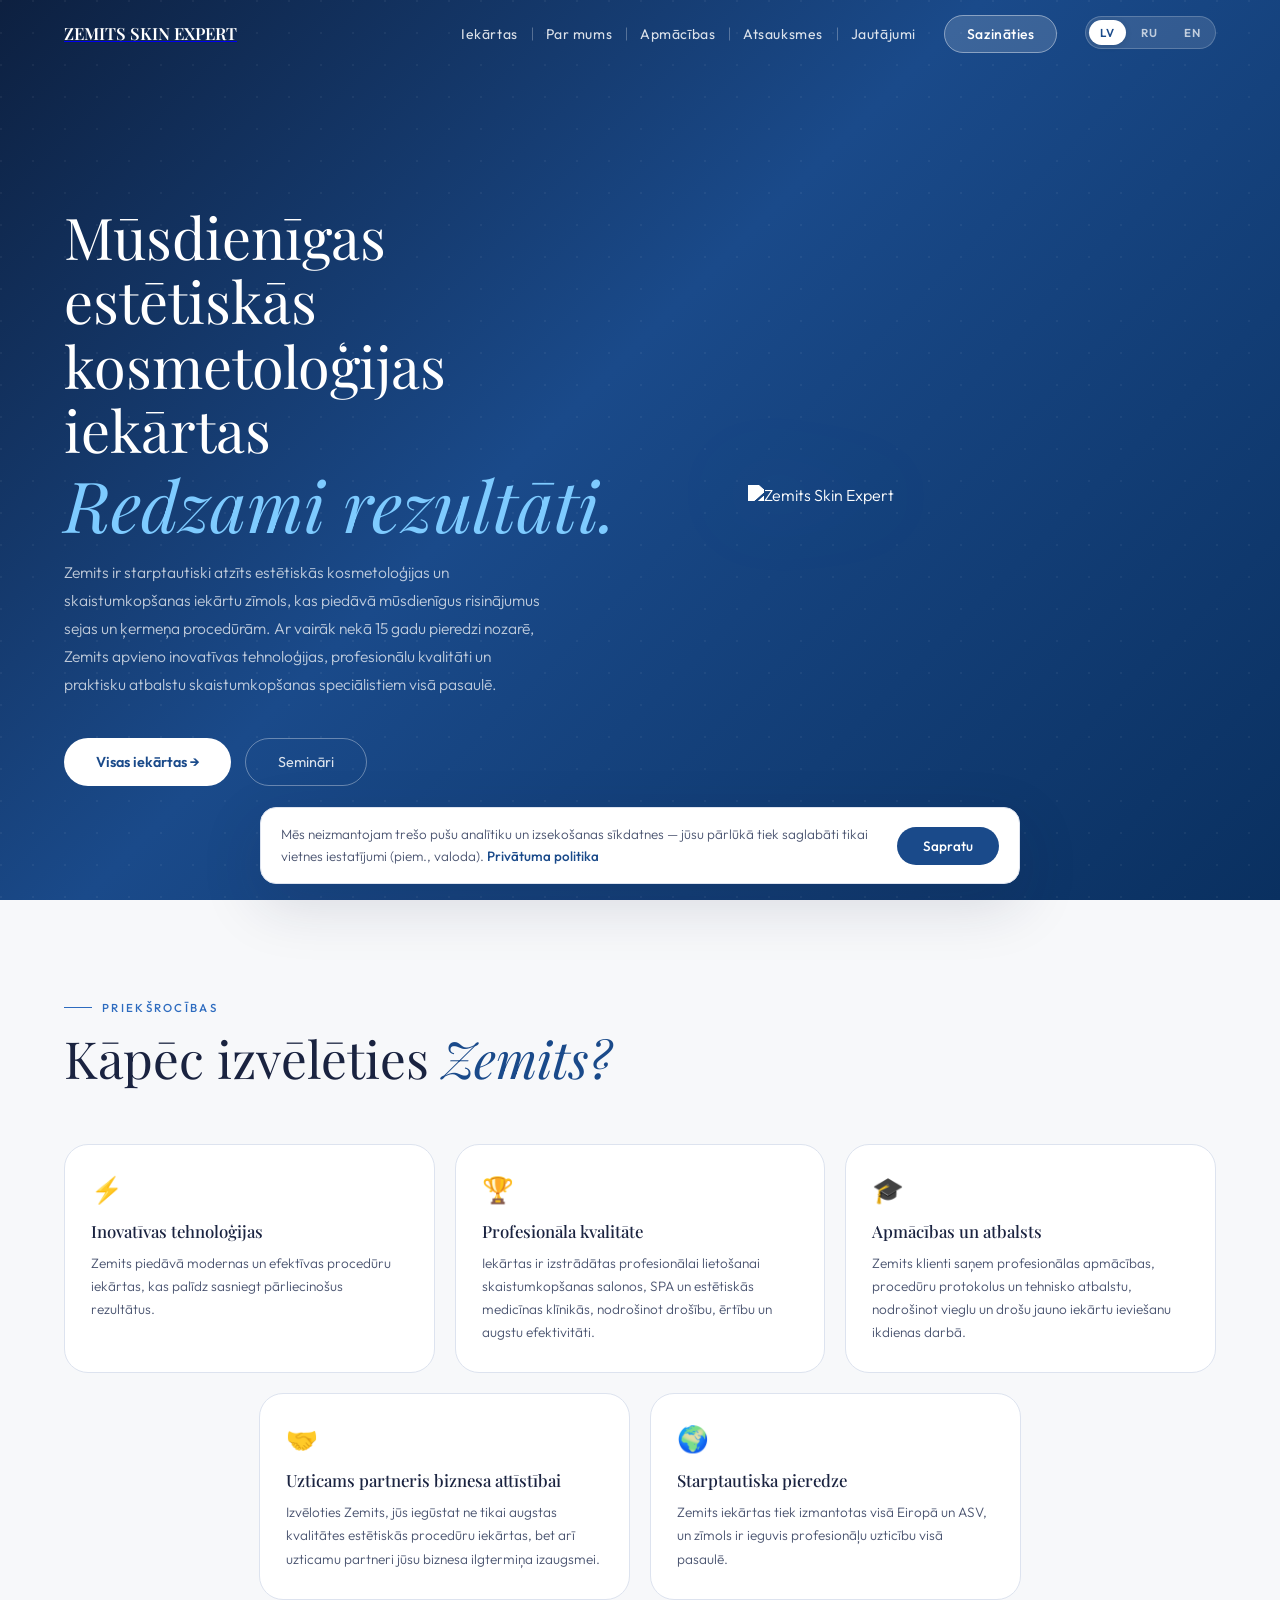
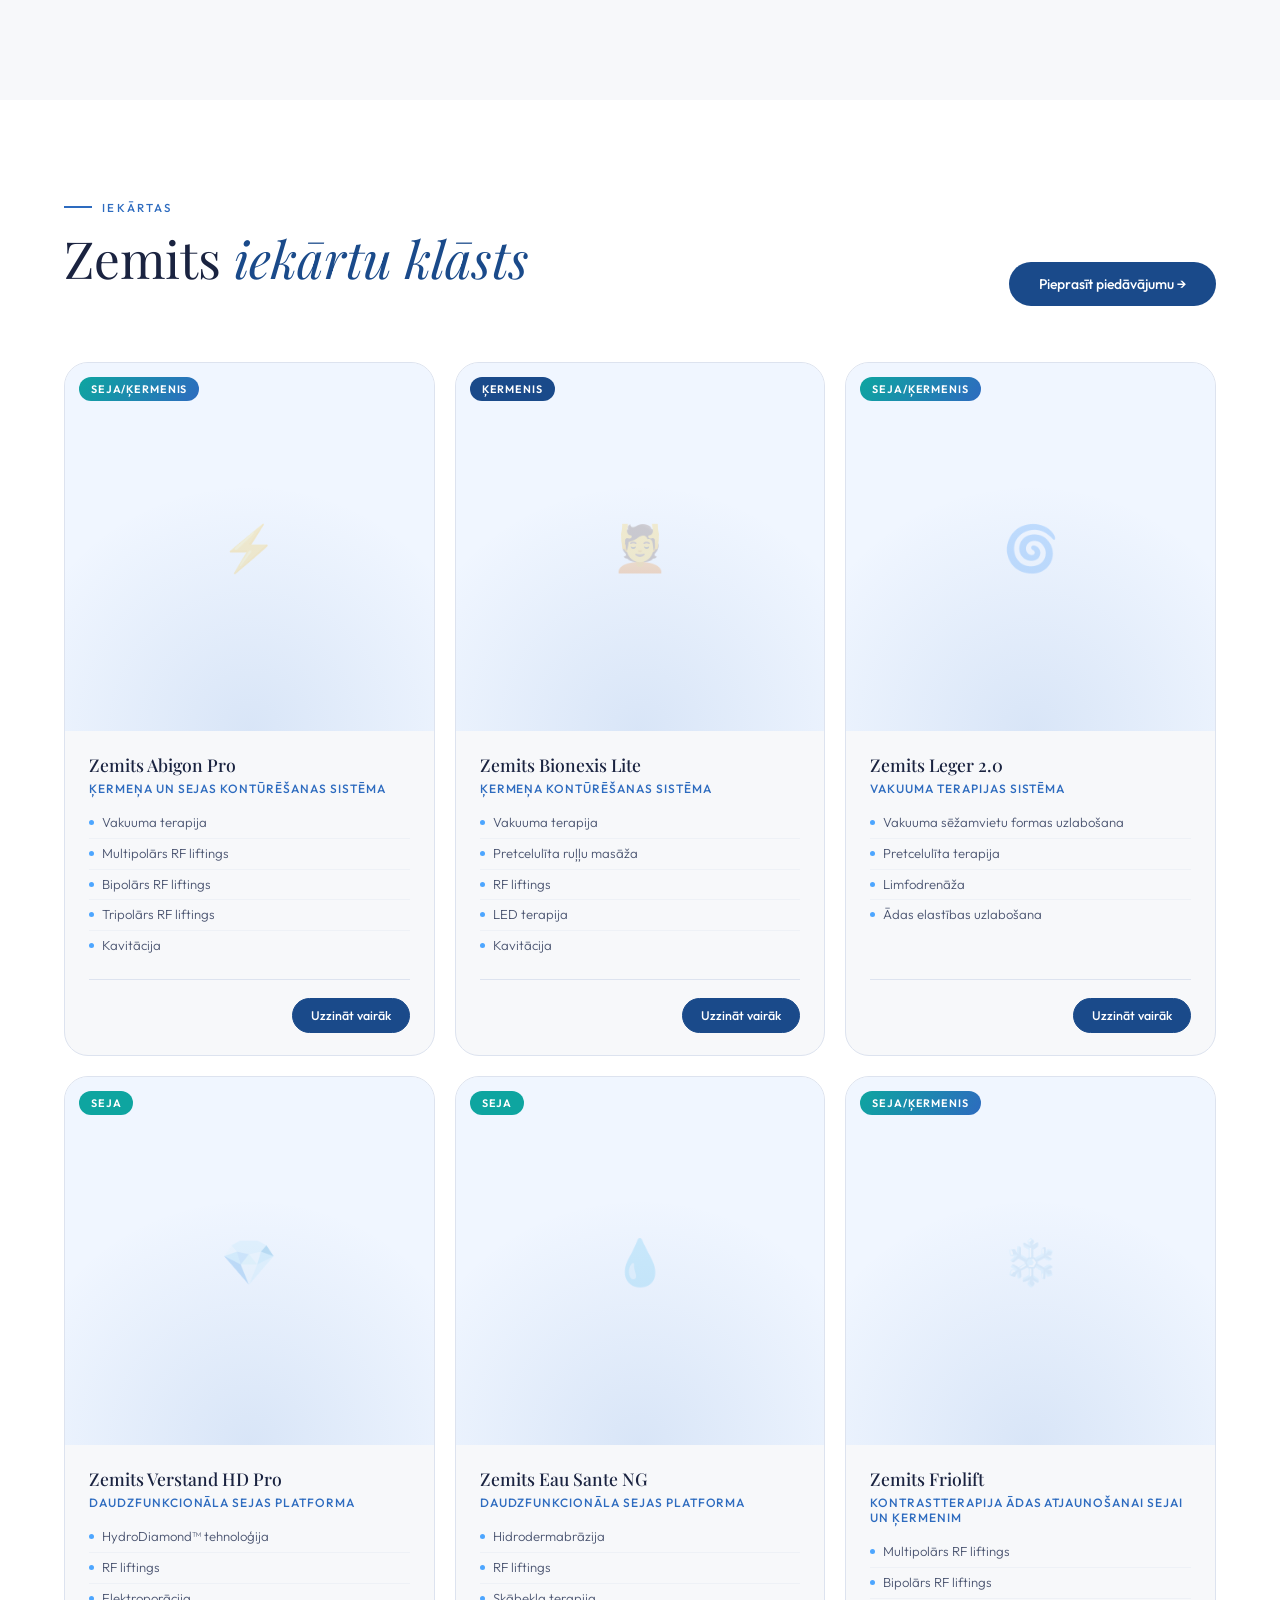
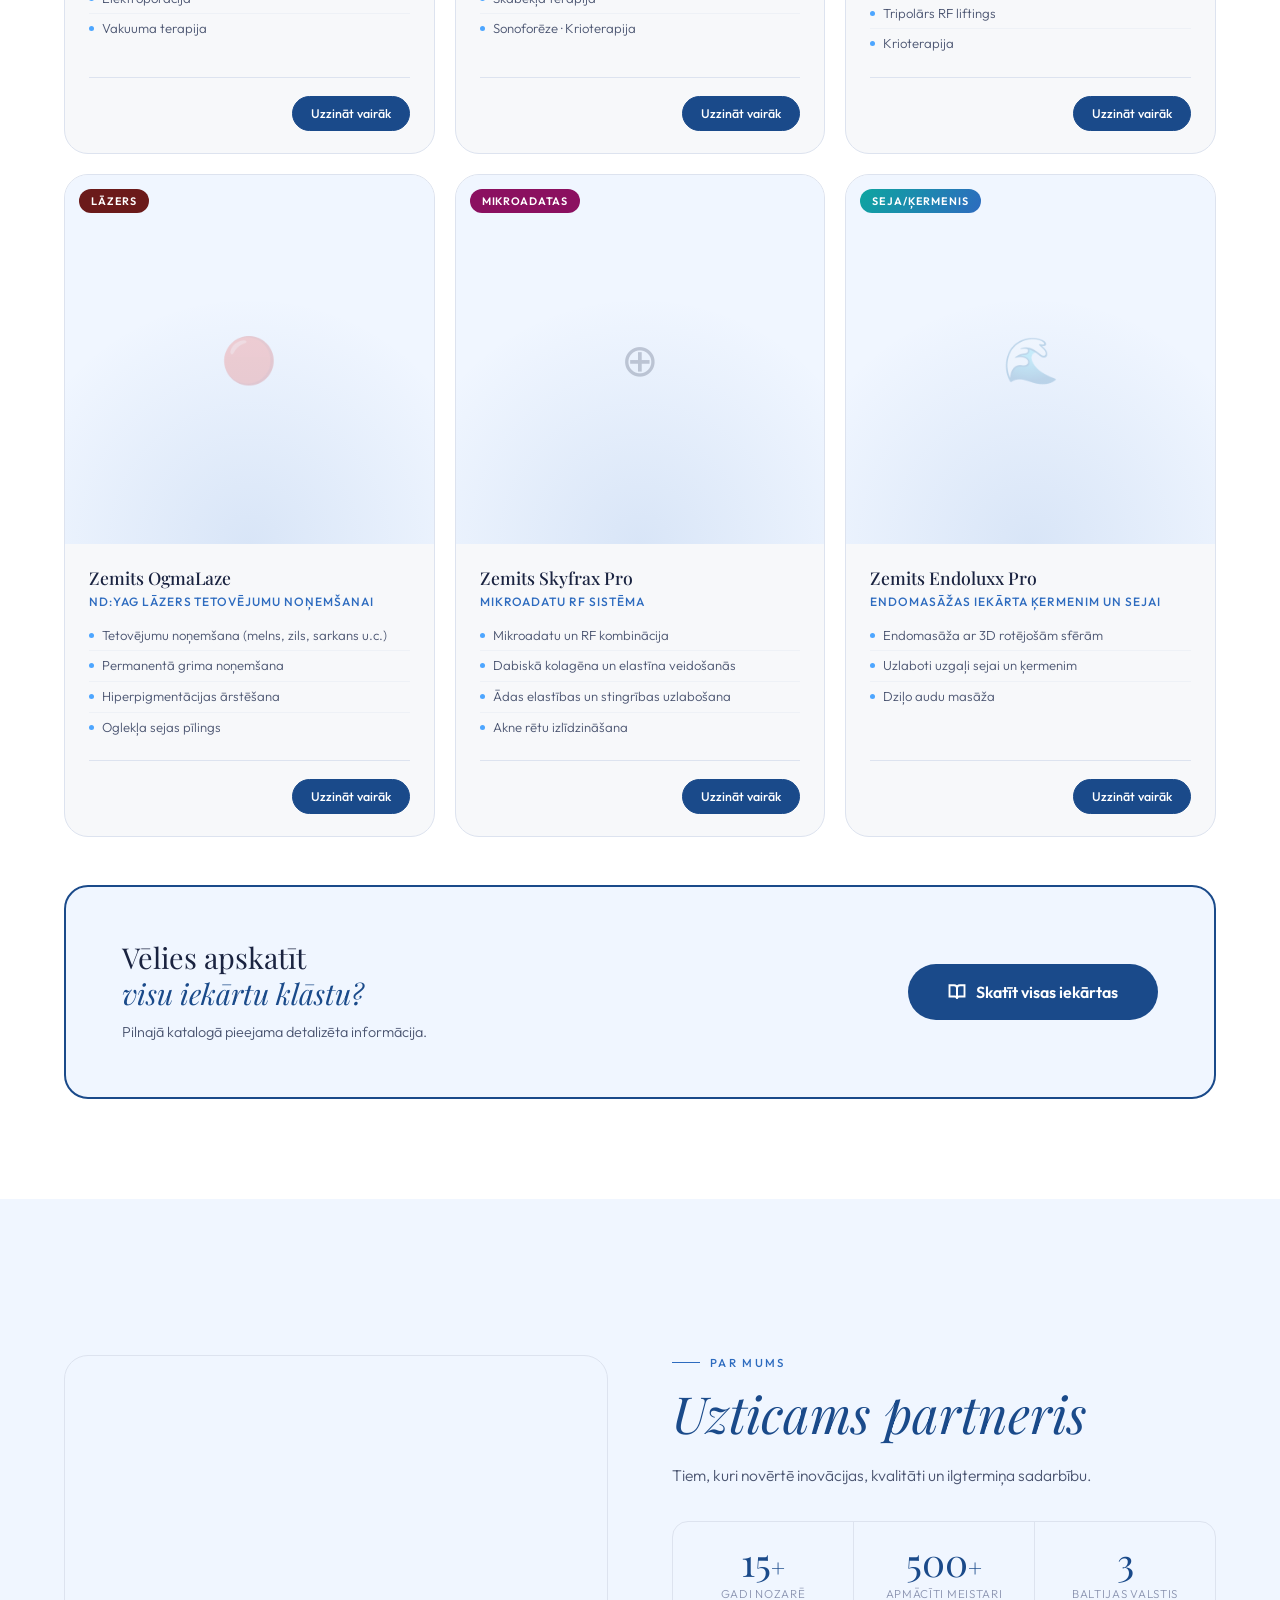
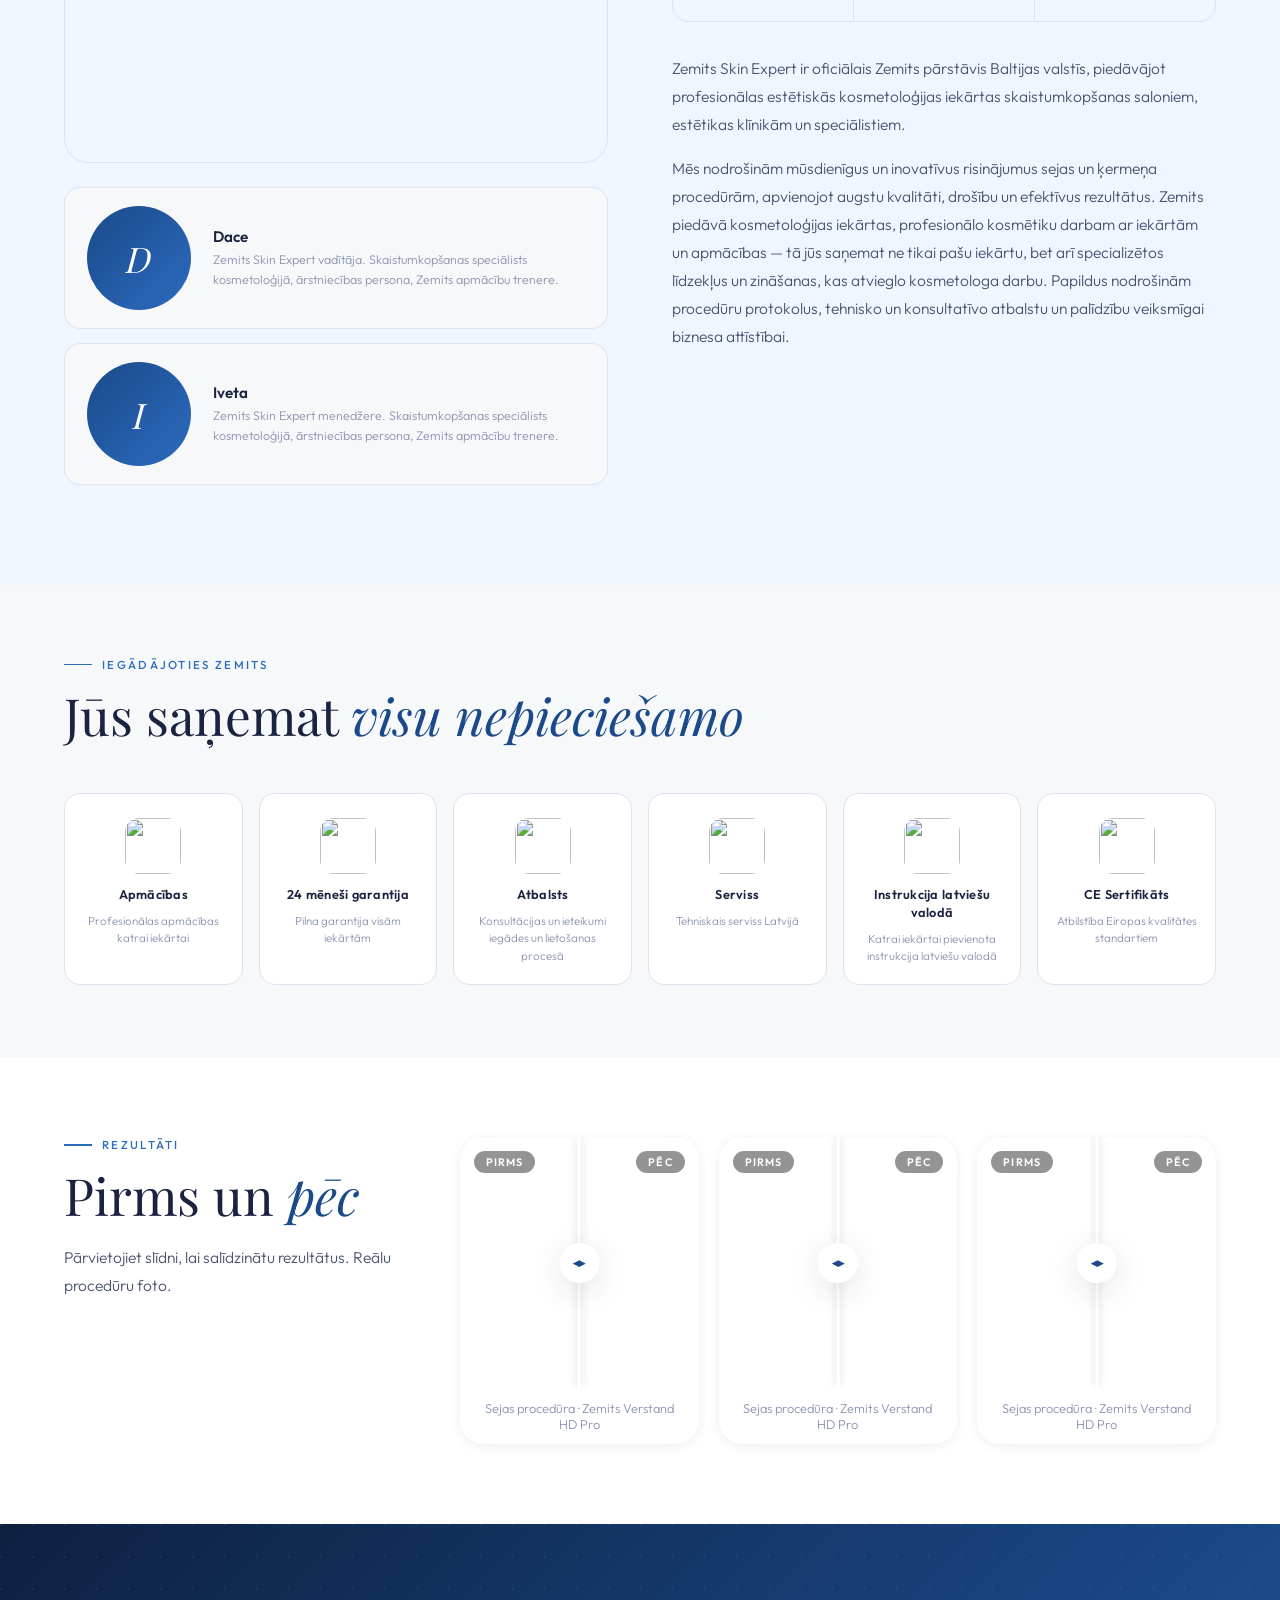
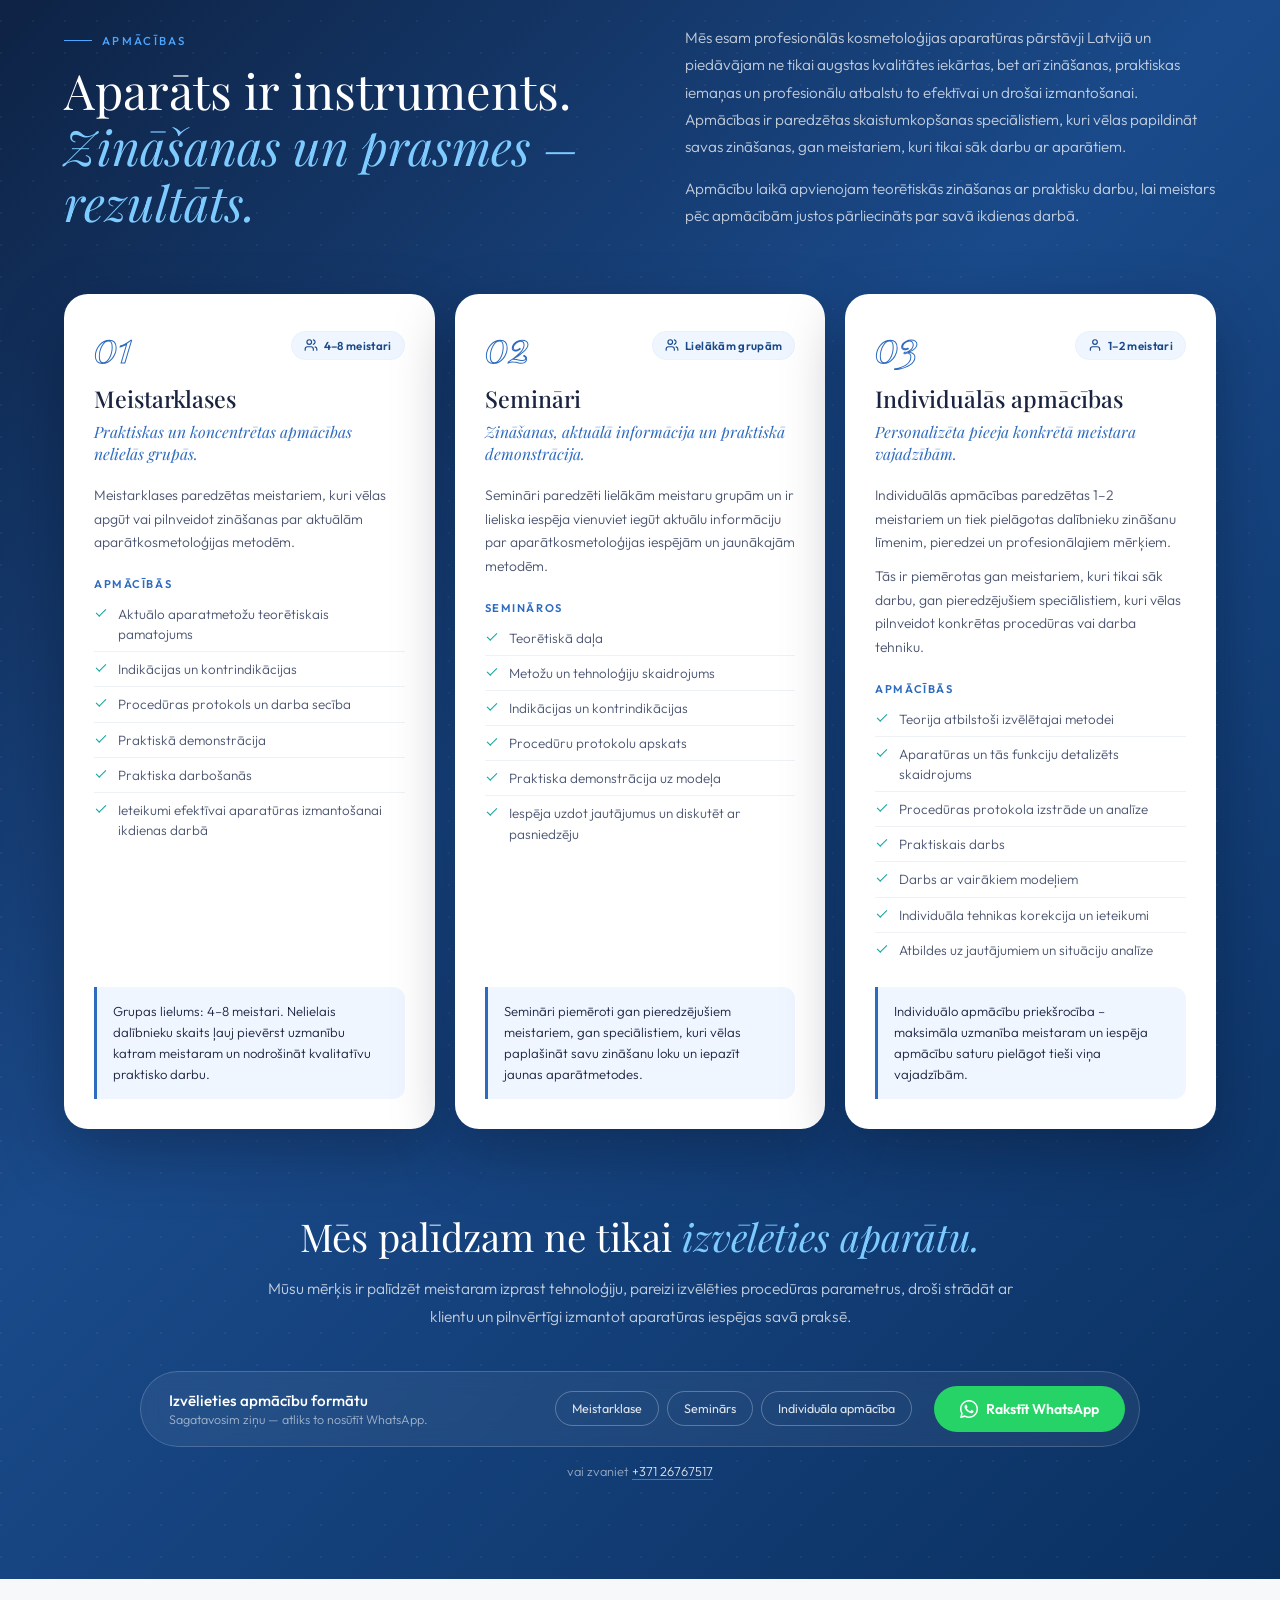
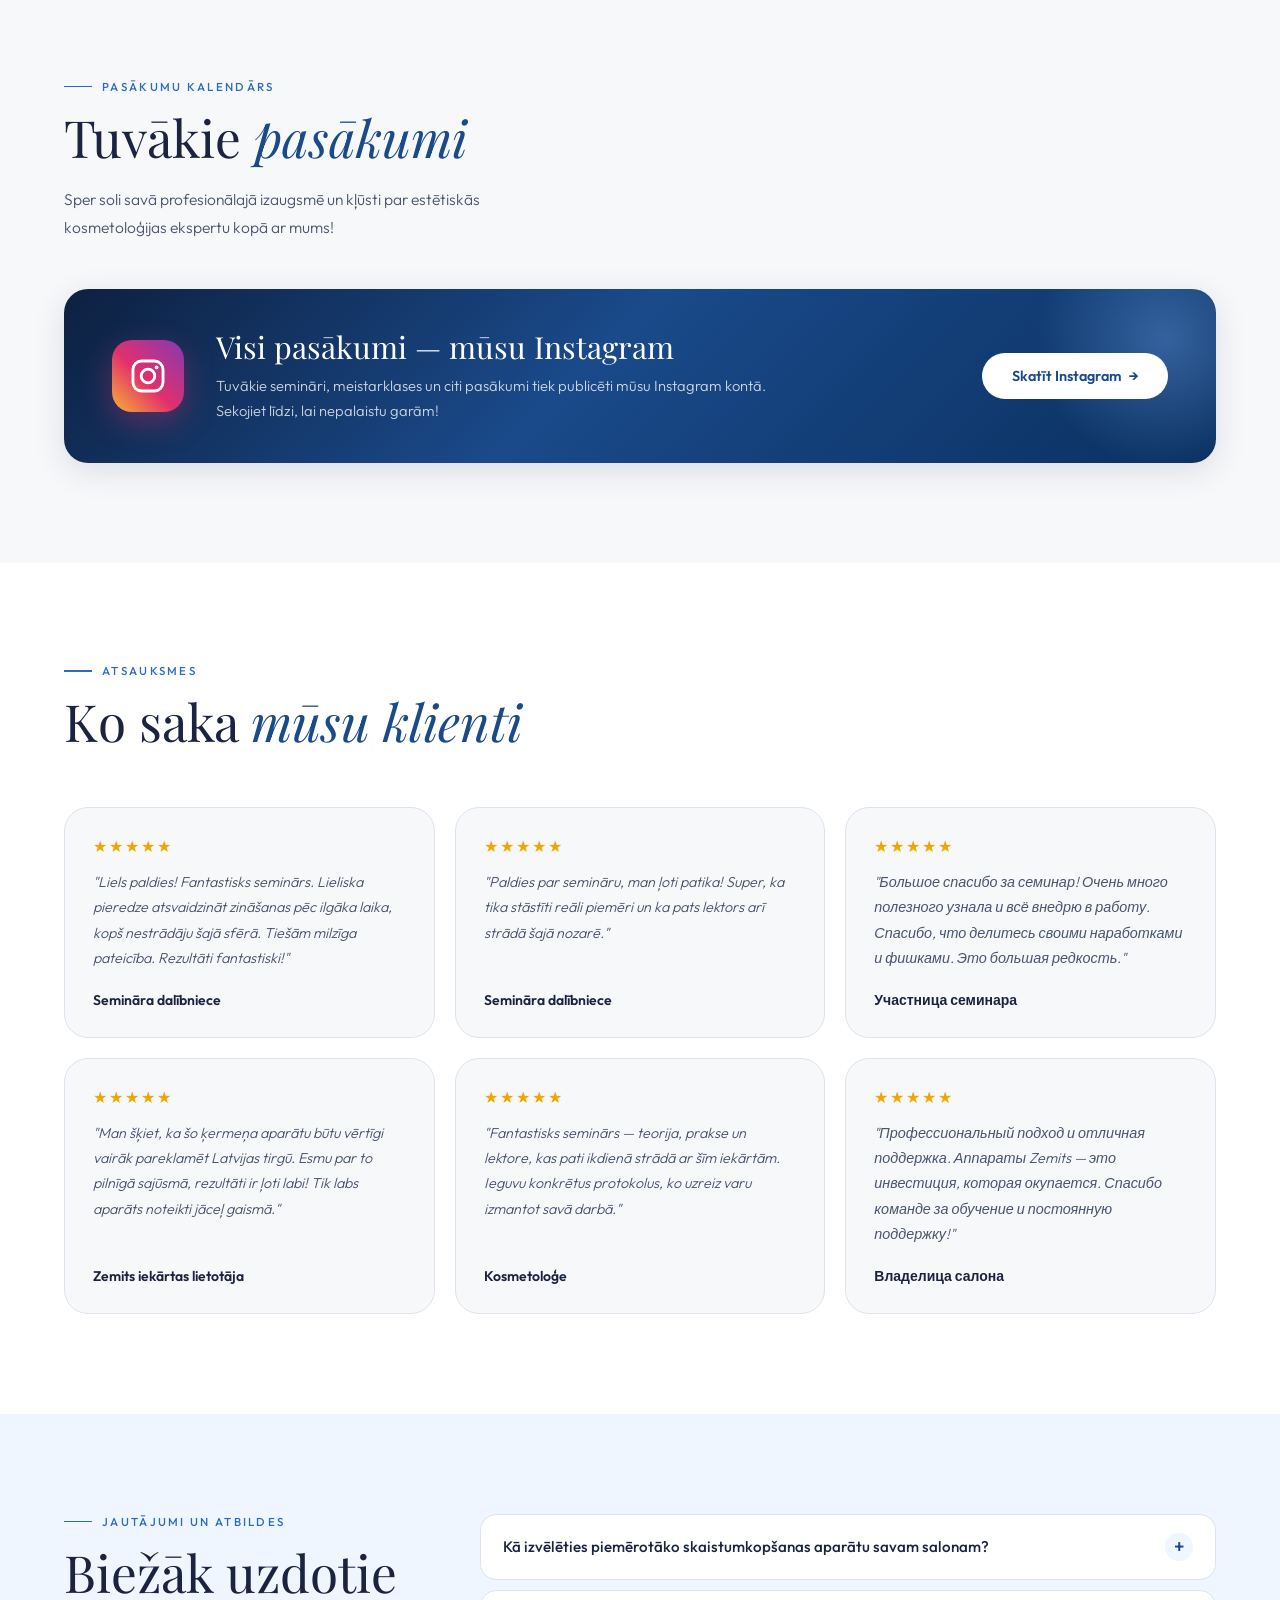
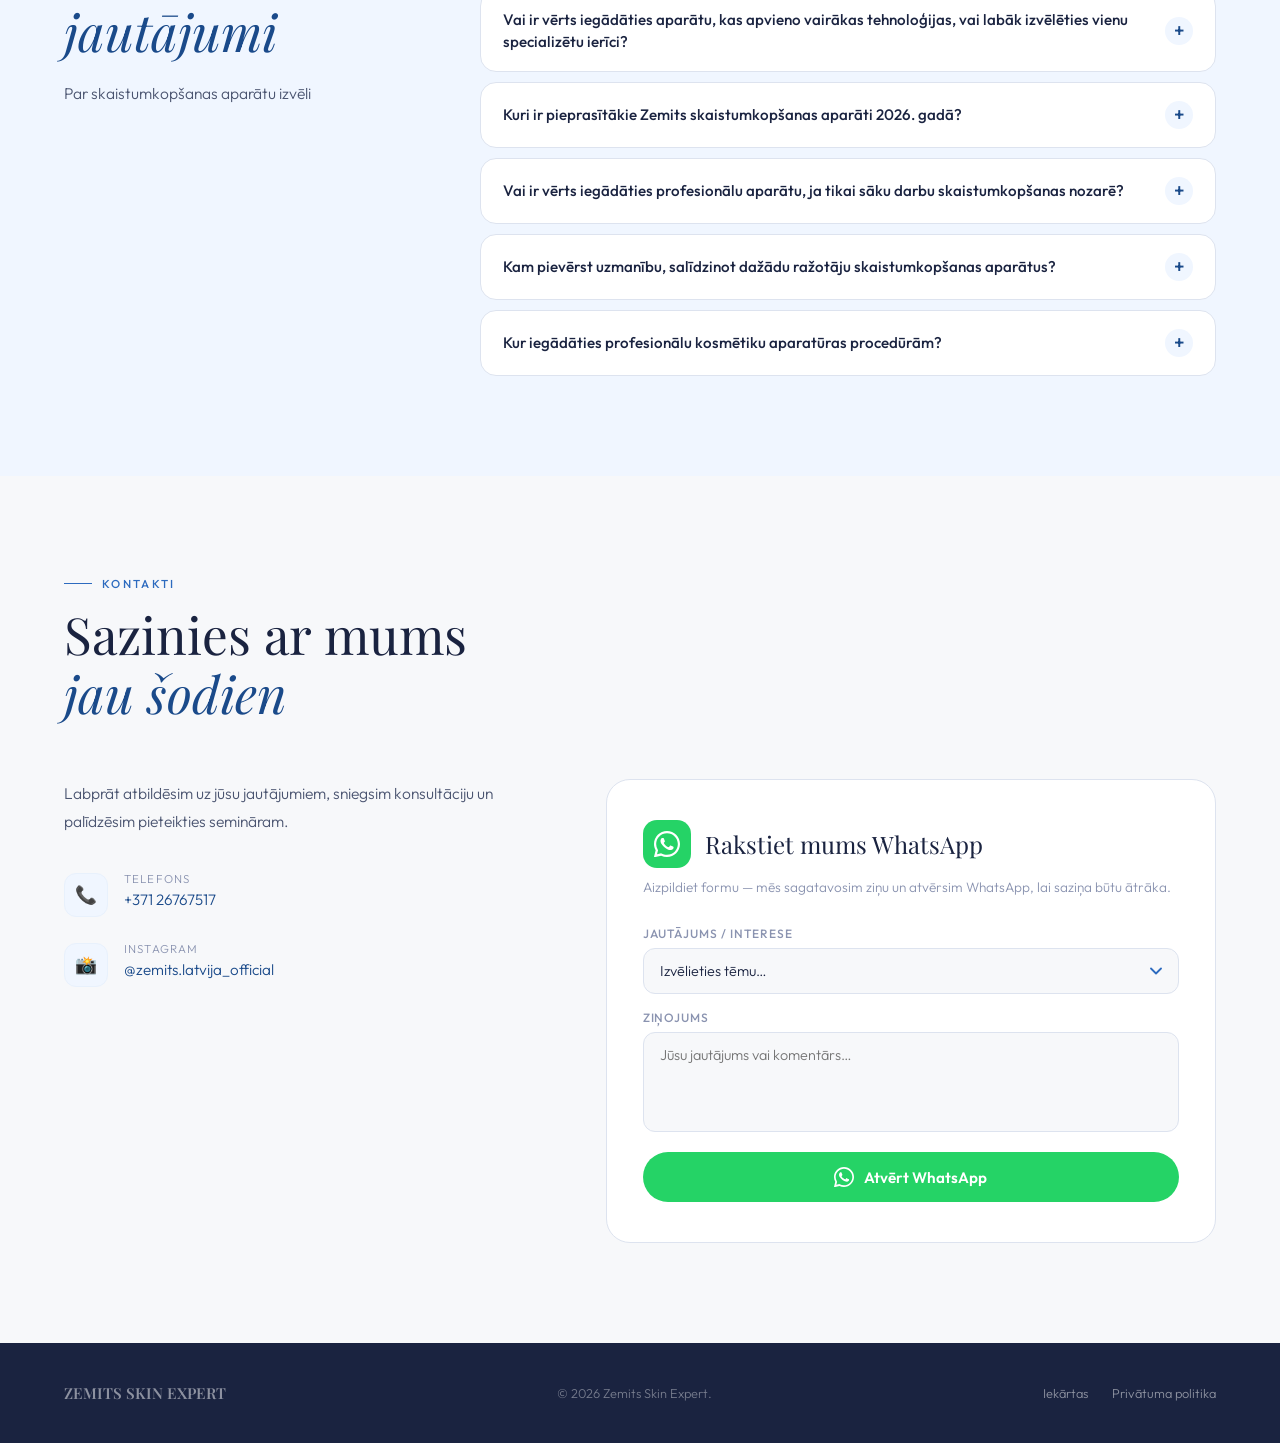
==== commit 94aea7f7: "OxiVelour Pro type and kit; hero button opens the catalogue - OxiVelour Pro: type 'Skābekļa un vakuu" ====
--- a/index.html
+++ b/index.html
@@ -609,7 +609,7 @@
     </h1>
     <p class="hero-sub" data-i18n="hero_desc">Zemits ir starptautiski atzīts estētiskās kosmetoloģijas un skaistumkopšanas iekārtu zīmols, kas piedāvā mūsdienīgus risinājumus sejas un ķermeņa procedūrām. Ar vairāk nekā 15 gadu pieredzi nozarē, Zemits apvieno inovatīvas tehnoloģijas, profesionālu kvalitāti un praktisku atbalstu skaistumkopšanas speciālistiem visā pasaulē.</p>
     <div class="hero-actions">
-      <a href="#equipment" class="btn-primary" data-i18n="hero_cta1">Aplūkot iekārtas →</a>
+      <a href="aparati.html" class="btn-primary" data-i18n="hero_cta1">Visas iekārtas →</a>
       <a href="#seminars" class="btn-outline" data-i18n="hero_cta2">Semināri</a>
     </div>
   </div>
@@ -1145,7 +1145,7 @@
     nav_about:'Par mums', nav_equipment:'Iekārtas', nav_seminars:'Apmācības', nav_reviews:'Atsauksmes', nav_faq:'Jautājumi', nav_contact:'Sazināties',
     hero_title:'Mūsdienīgas estētiskās kosmetoloģijas iekārtas', hero_subtitle:'Redzami rezultāti.',
     hero_desc:'Zemits ir starptautiski atzīts estētiskās kosmetoloģijas un skaistumkopšanas iekārtu zīmols, kas piedāvā mūsdienīgus risinājumus sejas un ķermeņa procedūrām. Ar vairāk nekā 15 gadu pieredzi nozarē, Zemits apvieno inovatīvas tehnoloģijas, profesionālu kvalitāti un praktisku atbalstu skaistumkopšanas speciālistiem visā pasaulē.',
-    hero_cta1:'Aplūkot iekārtas →', hero_cta2:'Semināri',
+    hero_cta1:'Visas iekārtas →', hero_cta2:'Semināri',
     about_eyebrow:'Par mums', about_title:'Uzticams partneris', about_lead:'Tiem, kuri novērtē inovācijas, kvalitāti un ilgtermiņa sadarbību.',
     stat1:'Gadi nozarē', stat2:'Apmācīti meistari', stat3:'Baltijas valstis',
     about_p1:'Zemits Skin Expert ir oficiālais Zemits pārstāvis Baltijas valstīs, piedāvājot profesionālas estētiskās kosmetoloģijas iekārtas skaistumkopšanas saloniem, estētikas klīnikām un speciālistiem.',
@@ -1234,7 +1234,7 @@
     nav_about:'О нас', nav_equipment:'Аппараты', nav_seminars:'Обучение', nav_reviews:'Отзывы', nav_faq:'Вопросы', nav_contact:'Связаться',
     hero_title:'Современное эстетическое косметологическое оборудование', hero_subtitle:'Видимые результаты.',
     hero_desc:'Zemits — международно признанный бренд эстетической косметологии и оборудования для индустрии красоты, предлагающий современные решения для процедур лица и тела. Более 15 лет опыта, инновационные технологии, профессиональное качество и практическая поддержка специалистов по всему миру.',
-    hero_cta1:'Смотреть аппараты →', hero_cta2:'Семинары',
+    hero_cta1:'Всё оборудование →', hero_cta2:'Семинары',
     about_eyebrow:'О нас', about_title:'Надёжный партнёр', about_lead:'Для тех, кто ценит инновации, качество и долгосрочное сотрудничество.',
     stat1:'Лет в отрасли', stat2:'Обученных мастеров', stat3:'Страны Балтии',
     about_p1:'Zemits Skin Expert — официальный представитель Zemits в странах Балтии, предоставляющий профессиональное эстетическое оборудование для салонов красоты, эстетических клиник и специалистов.',
@@ -1323,7 +1323,7 @@
     nav_about:'About us', nav_equipment:'Devices', nav_seminars:'Training', nav_reviews:'Reviews', nav_faq:'FAQ', nav_contact:'Contact us',
     hero_title:'Advanced aesthetic cosmetology equipment', hero_subtitle:'Visible results.',
     hero_desc:'Zemits is an internationally recognised brand of aesthetic cosmetology and beauty equipment, offering cutting-edge solutions for facial and body treatments. With over 15 years of industry experience, Zemits combines innovative technology, professional quality, and practical support for beauty specialists worldwide.',
-    hero_cta1:'Explore devices →', hero_cta2:'Seminars',
+    hero_cta1:'All devices →', hero_cta2:'Seminars',
     about_eyebrow:'About us', about_title:'A trusted partner', about_lead:'For those who value innovation, quality, and long-term collaboration.',
     stat1:'Years in the industry', stat2:'Trained specialists', stat3:'Baltic countries',
     about_p1:'Zemits Skin Expert is the official Zemits representative in the Baltic states, offering professional aesthetic cosmetology equipment to beauty salons, aesthetic clinics, and individual specialists.',
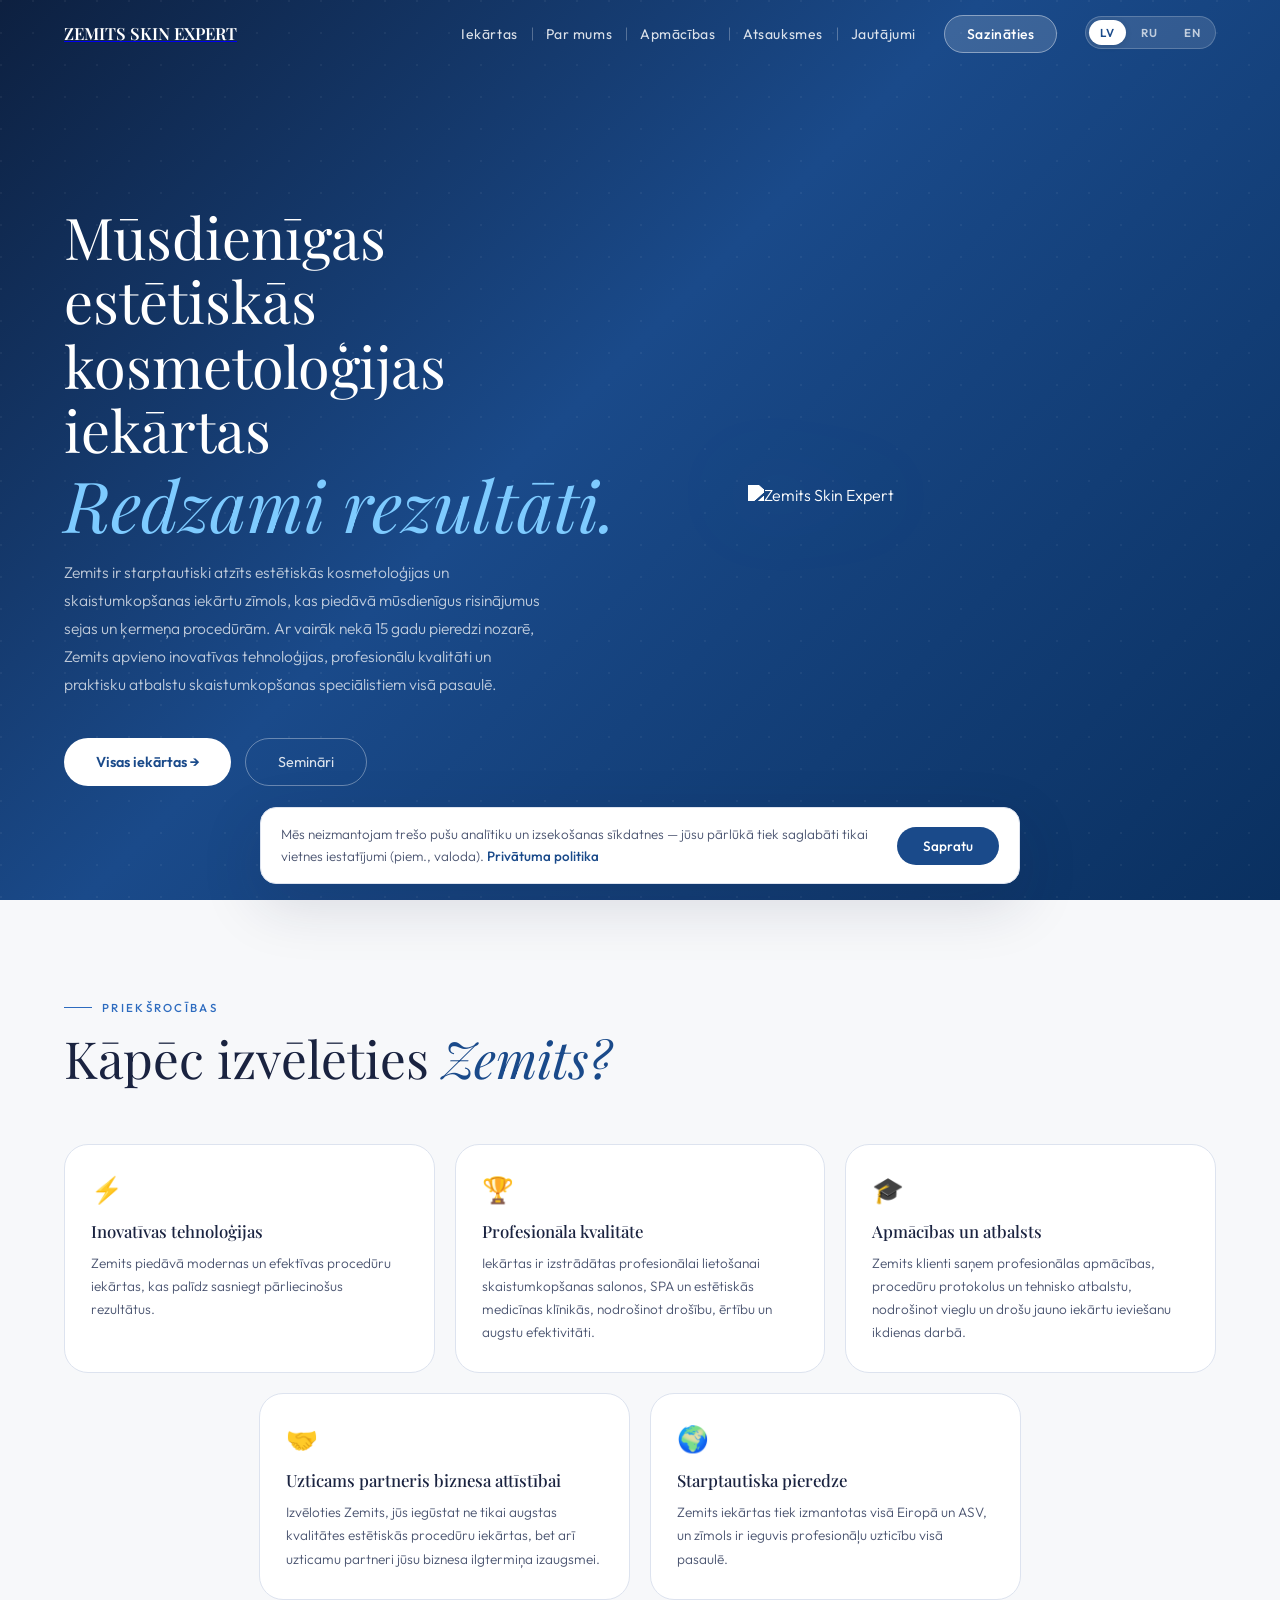
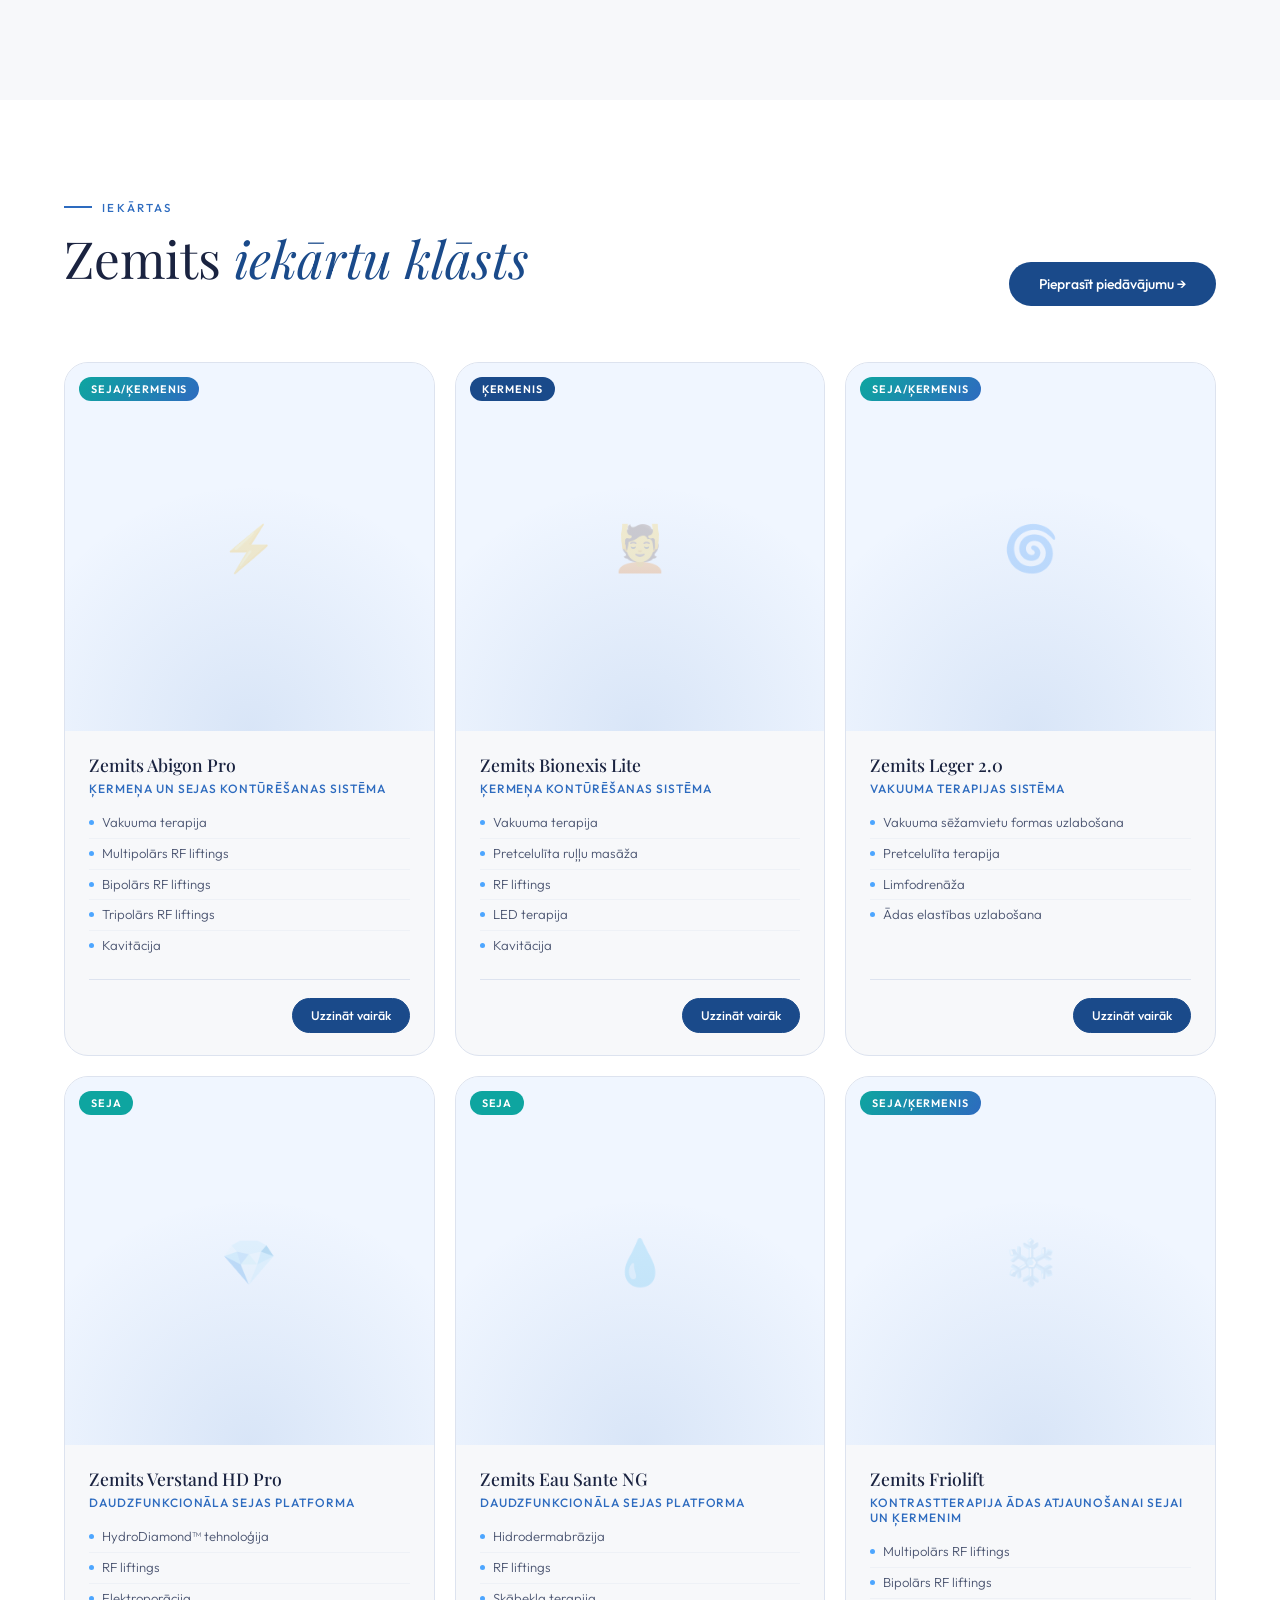
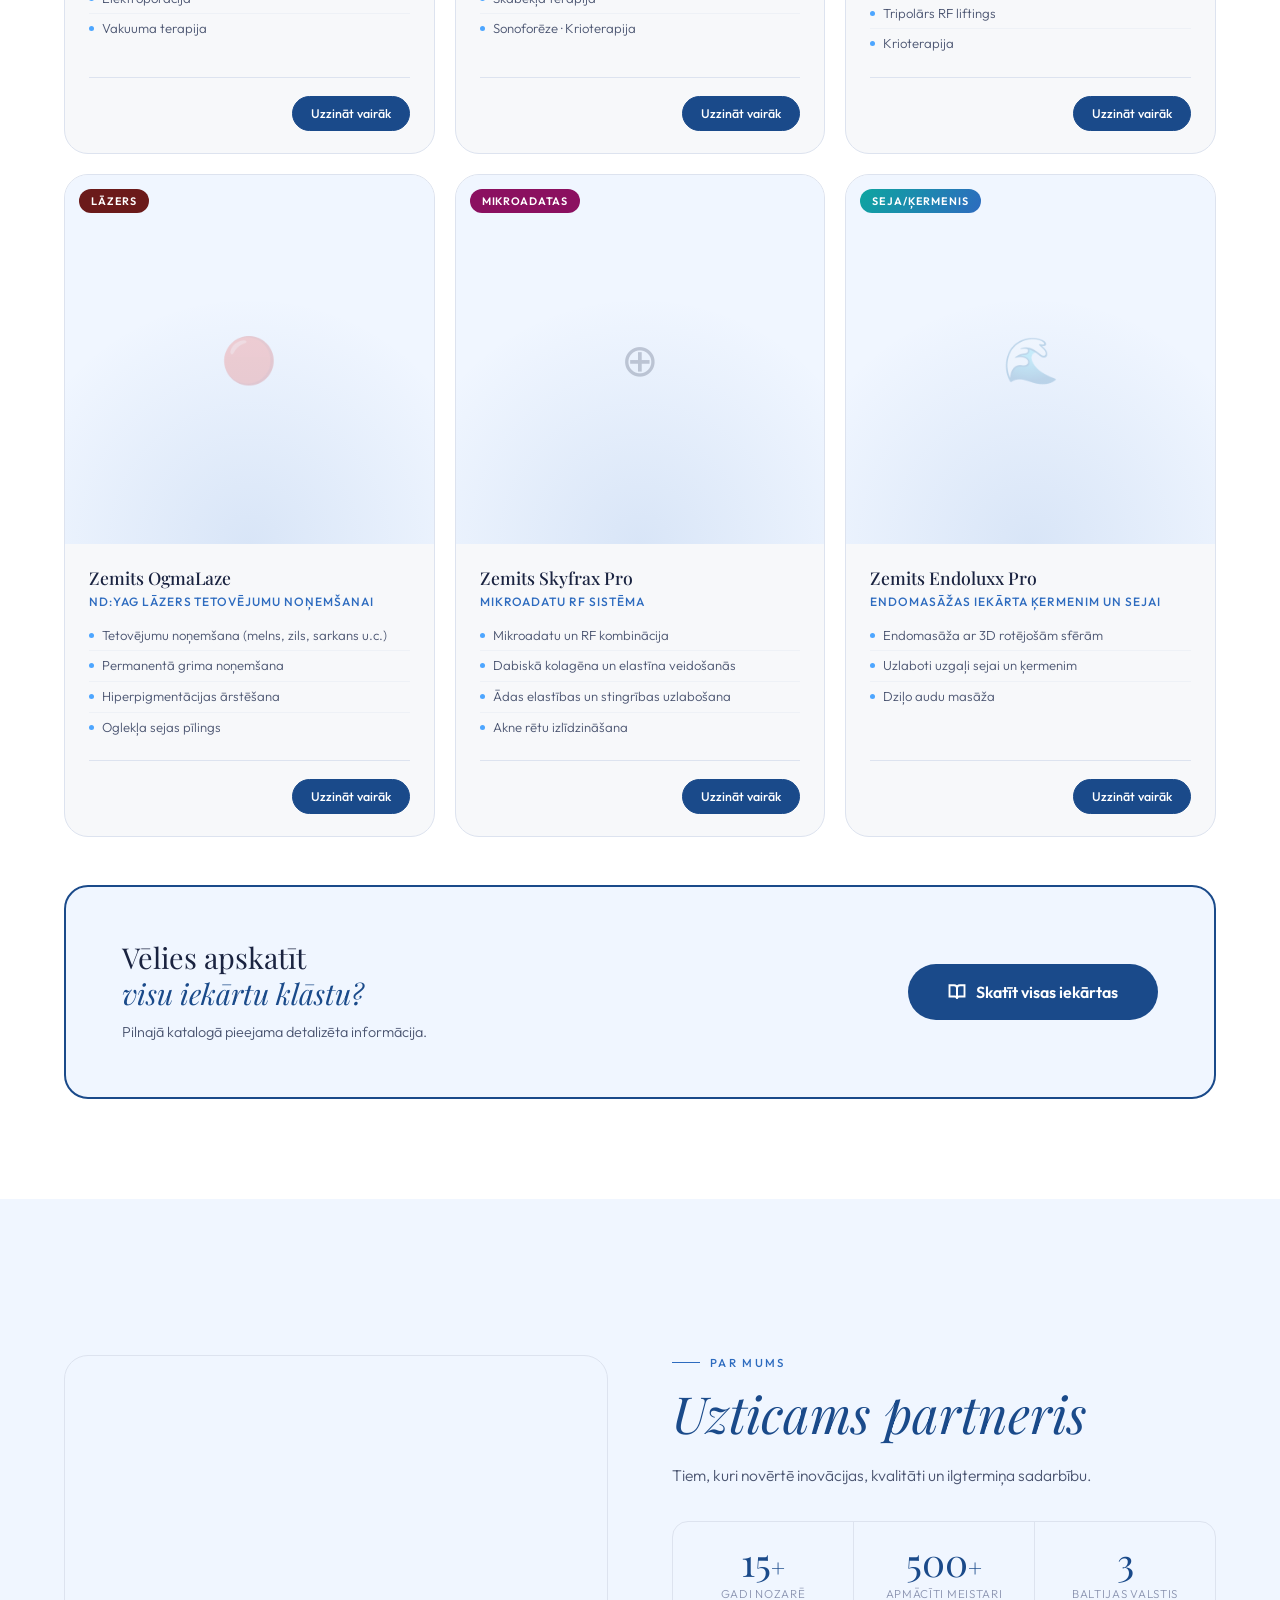
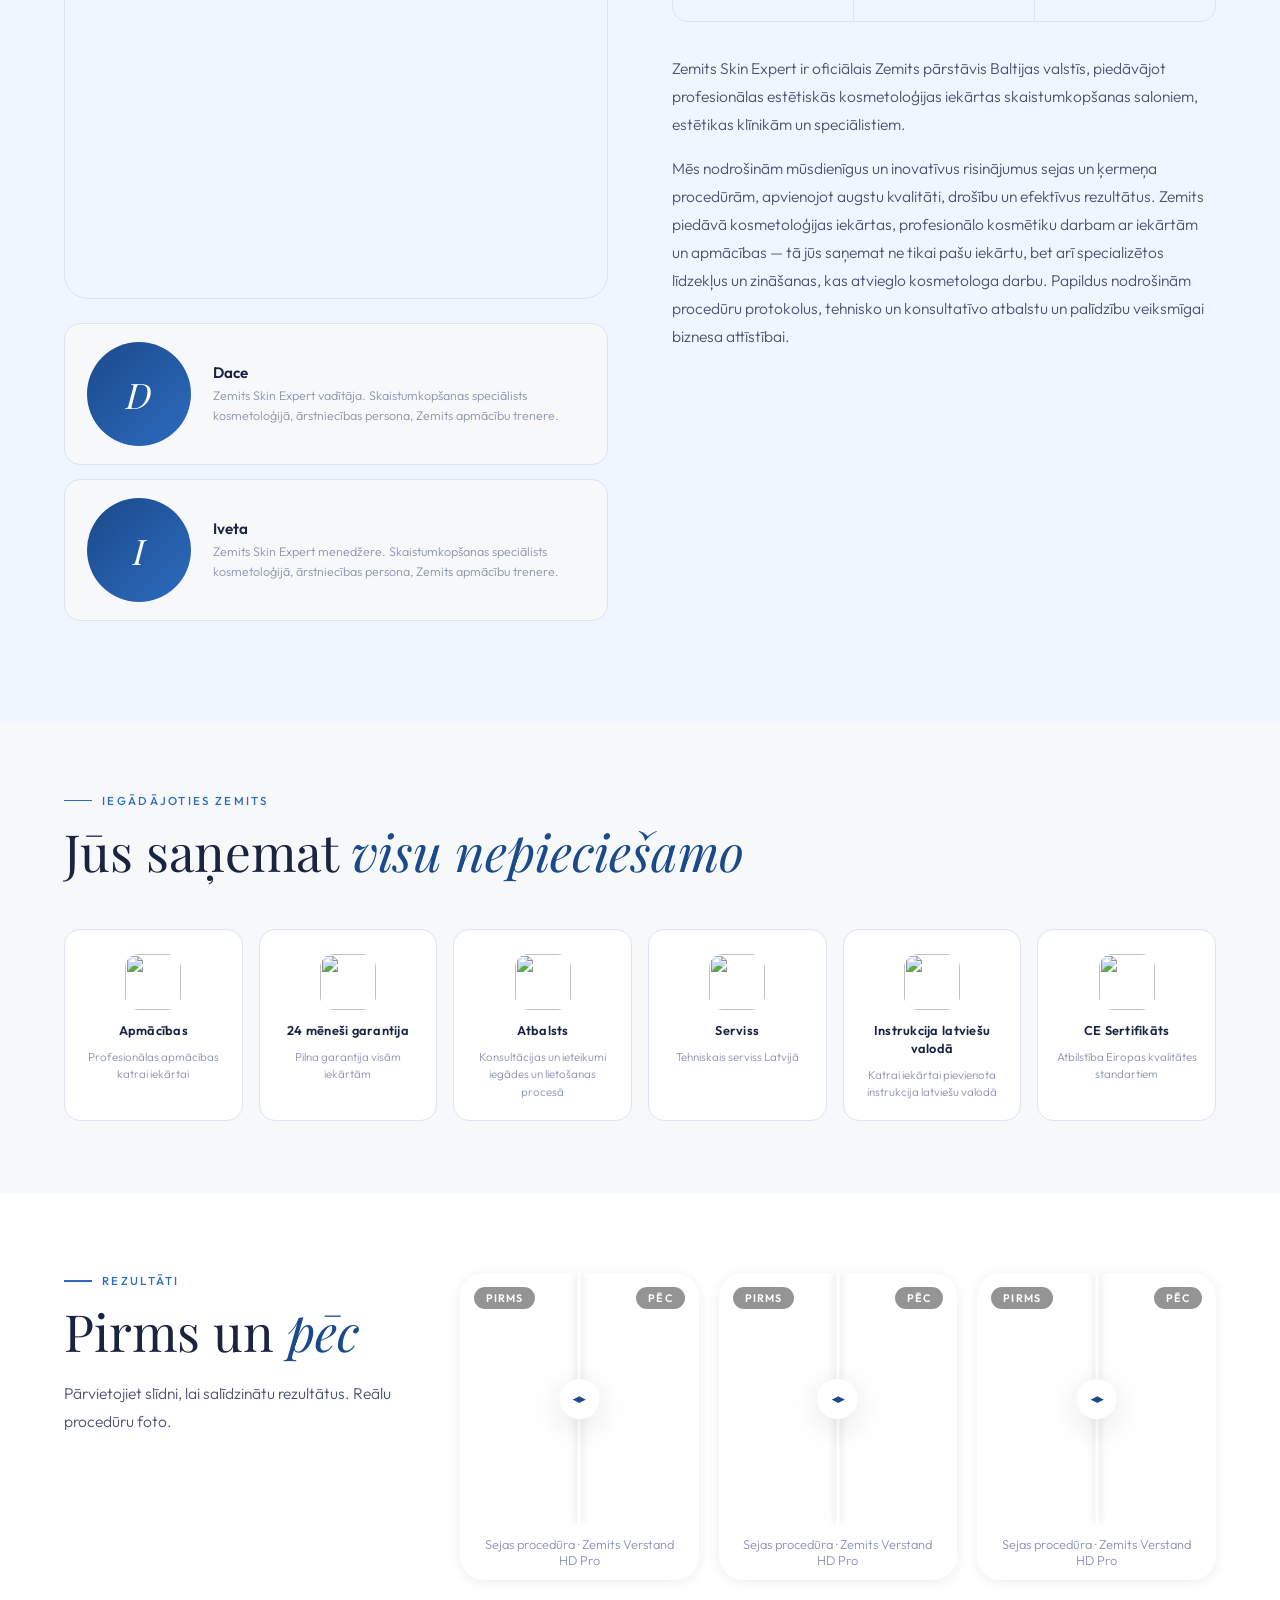
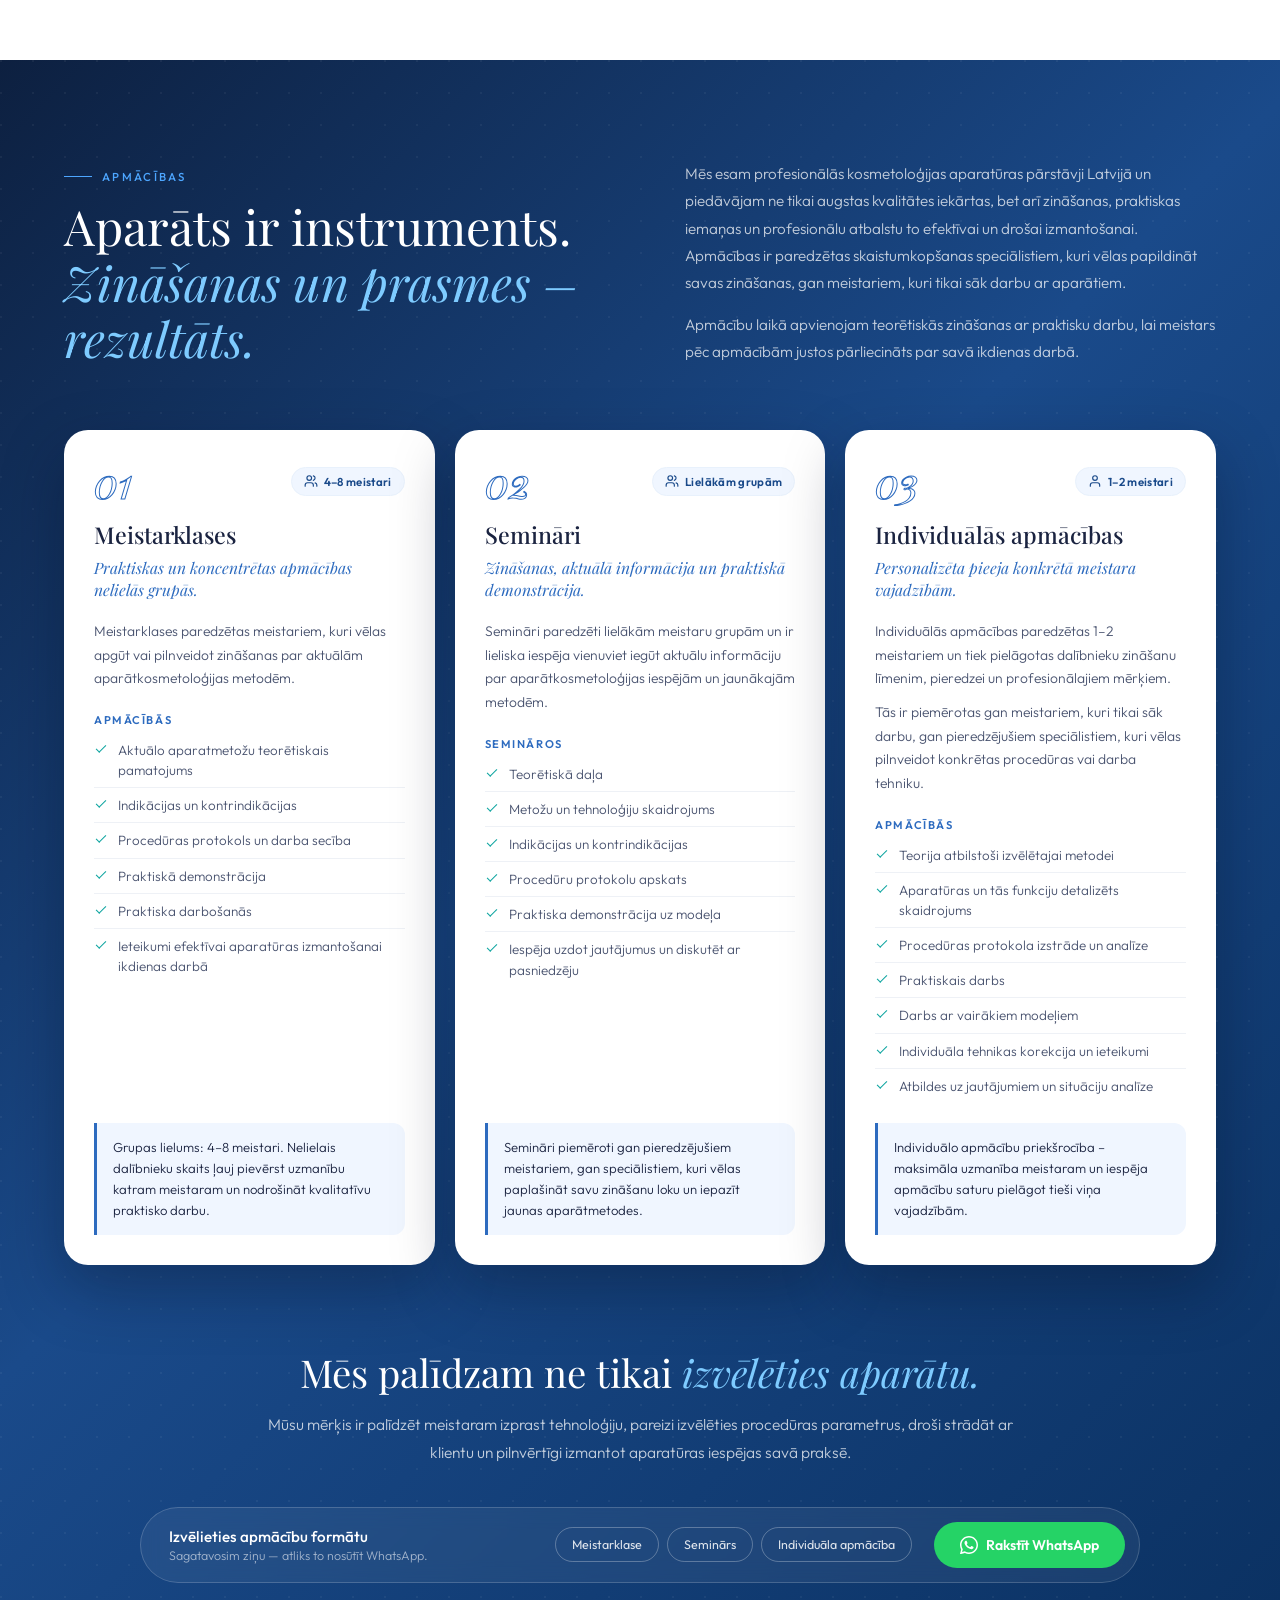
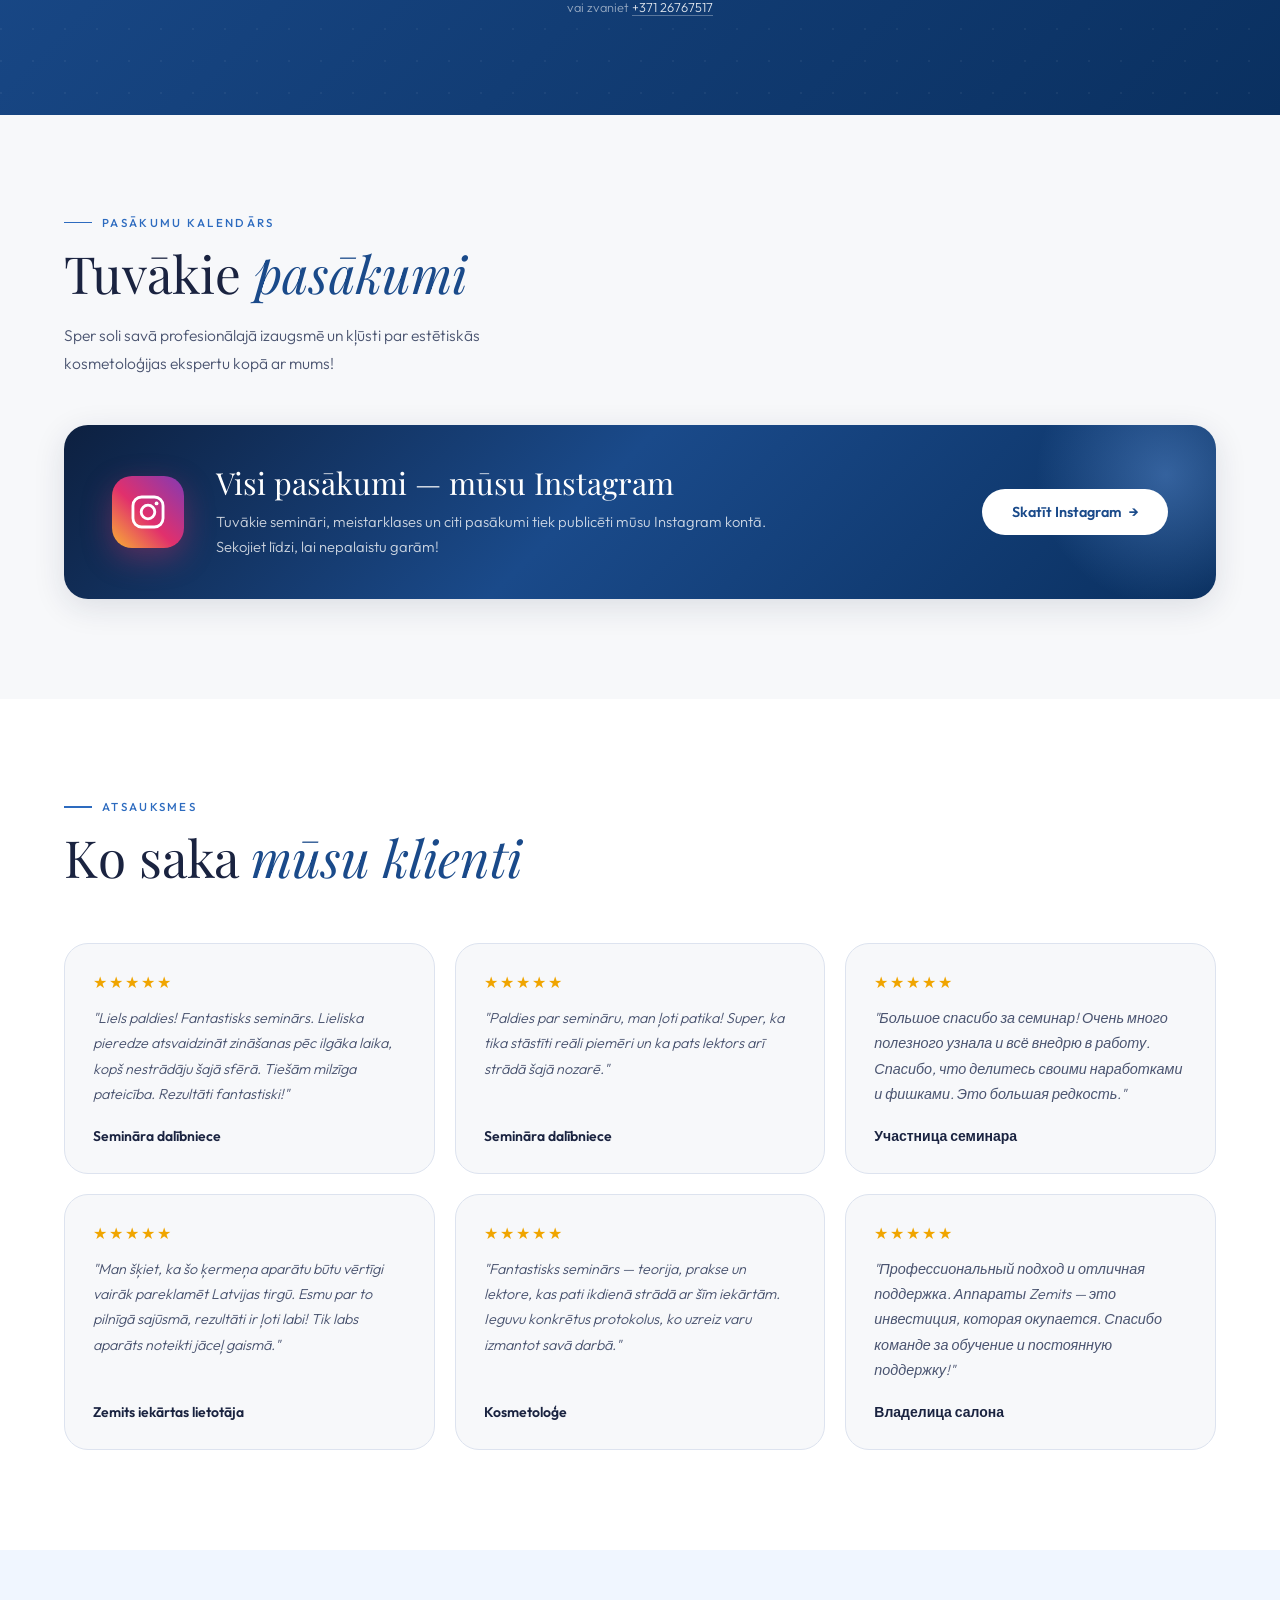
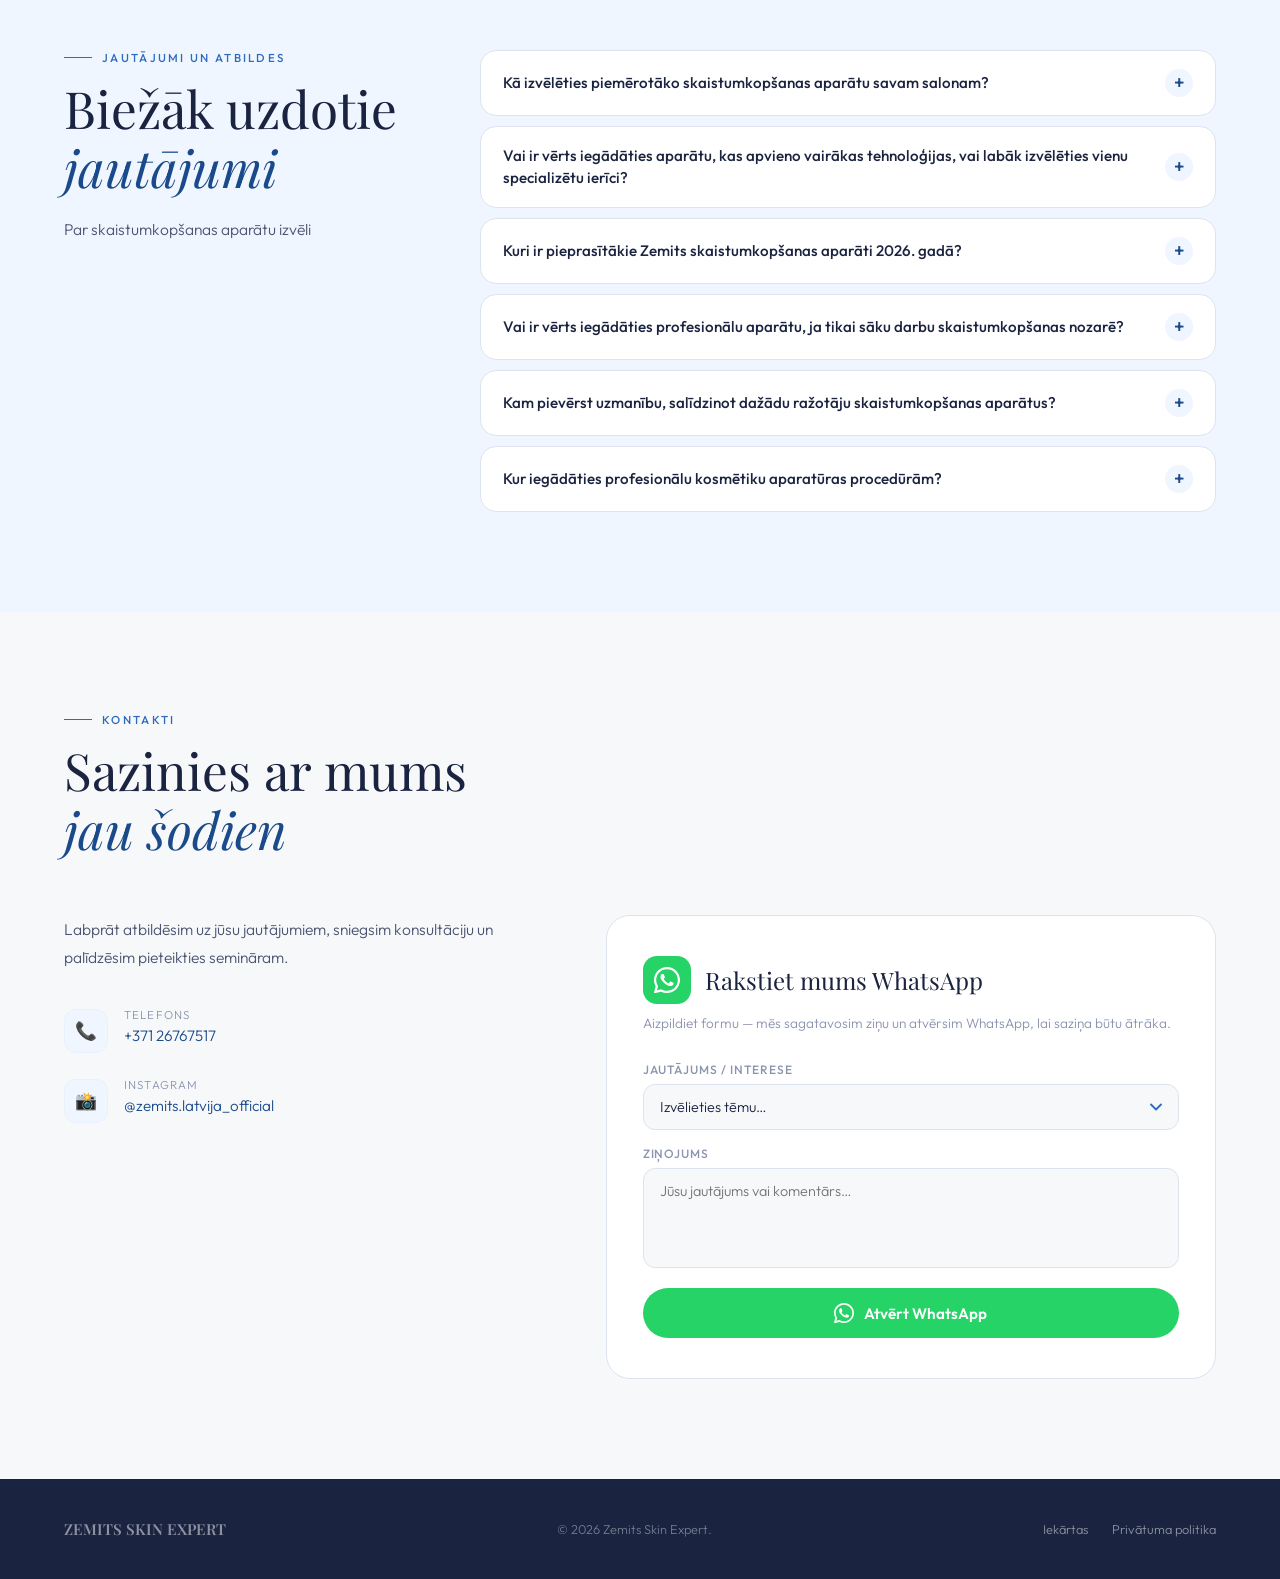
==== commit de44e916: "About photo: square frame, centred Co-Authored-By: Claude Opus 5.5 <noreply@anthropic.com> Claude-Se" ====
--- a/index.html
+++ b/index.html
@@ -15,8 +15,19 @@
 <meta property="og:title" content="Zemits Skin Expert — profesionālas kosmetoloģijas iekārtas un apmācības">
 <meta property="og:description" content="Zemits Skin Expert — oficiālais Zemits pārstāvis Baltijas valstīs. Profesionālas estētiskās kosmetoloģijas iekārtas, apmācības, semināri un serviss Latvijā.">
 <meta property="og:locale" content="lv_LV">
+<meta property="og:image" content="https://zemits-latvija.lv/img/og/lv-index.png">
+<meta property="og:image:width" content="1200">
+<meta property="og:image:height" content="630">
+<meta property="og:image:alt" content="Zemits Skin Expert — profesionālas kosmetoloģijas iekārtas un apmācības">
+<meta name="twitter:card" content="summary_large_image">
+<meta name="twitter:title" content="Zemits Skin Expert — profesionālas kosmetoloģijas iekārtas un apmācības">
+<meta name="twitter:description" content="Zemits Skin Expert — oficiālais Zemits pārstāvis Baltijas valstīs. Profesionālas estētiskās kosmetoloģijas iekārtas, apmācības, semināri un serviss Latvijā.">
+<meta name="twitter:image" content="https://zemits-latvija.lv/img/og/lv-index.png">
 <meta name="description" content="Zemits Skin Expert — oficiālais Zemits pārstāvis Baltijas valstīs. Profesionālas estētiskās kosmetoloģijas iekārtas, apmācības, semināri un serviss Latvijā.">
-<link rel="icon" type="image/svg+xml" href="data:image/svg+xml,%3Csvg xmlns='http://www.w3.org/2000/svg' viewBox='0 0 64 64'%3E%3Crect width='64' height='64' rx='14' fill='%231a4a8a'/%3E%3Ctext x='32' y='45' font-family='Georgia,serif' font-size='38' font-style='italic' fill='%23ffffff' text-anchor='middle'%3EZ%3C/text%3E%3C/svg%3E">
+<link rel="icon" href="favicon.ico" sizes="48x48">
+<link rel="apple-touch-icon" href="apple-touch-icon.png">
+<link rel="manifest" href="site.webmanifest">
+<meta name="theme-color" content="#1a4a8a">
 <link rel="preconnect" href="https://fonts.googleapis.com">
 <link href="https://fonts.googleapis.com/css2?family=Playfair+Display:ital,wght@0,400;0,500;0,700;1,400;1,500&family=Outfit:wght@300;400;500;600&display=swap" rel="stylesheet">
 <link rel="stylesheet" href="css/device-modal.css">
@@ -127,7 +138,7 @@
 .about-grid { display: grid; grid-template-columns: 1fr 1fr; gap: 64px; align-items: start; margin-top: 56px; }
 /* Left col: photo + team */
 .about-left { display: flex; flex-direction: column; gap: 24px; }
-.about-photo { width: 100%; aspect-ratio: 4/3; border-radius: var(--radius-lg); background: linear-gradient(135deg, var(--blue-pale), var(--light)); border: 1.5px solid var(--mid); display: flex; flex-direction: column; align-items: center; justify-content: center; gap: 12px; color: var(--text-muted); font-size: .85rem; overflow: hidden; position: relative; }
+.about-photo { width: 100%; aspect-ratio: 1/1; max-width: 640px; margin-inline: auto; border-radius: var(--radius-lg); background: linear-gradient(135deg, var(--blue-pale), var(--light)); border: 1.5px solid var(--mid); display: flex; flex-direction: column; align-items: center; justify-content: center; gap: 12px; color: var(--text-muted); font-size: .85rem; overflow: hidden; position: relative; }
 /* Right col: heading + stats + text */
 .about-right { display: flex; flex-direction: column; gap: 32px; }
 .about-stats-row { display: flex; gap: 0; border: 1.5px solid var(--mid); border-radius: var(--radius); overflow: hidden; }
@@ -718,7 +729,7 @@
   <div class="about-grid">
     <!-- LEFT: photo + team cards -->
     <div class="about-left">
-      <div class="about-photo reveal reveal-delay-1" style="background-image:url('https://ik.imagekit.io/xwsgpirygo/Zemits/Komanda/team.jpeg?tr=w-1200');background-size:cover;background-position:center;">
+      <div class="about-photo reveal reveal-delay-1" style="background-image:url('https://ik.imagekit.io/xwsgpirygo/Zemits/Komanda/team.jpeg?tr=w-1200');background-size:cover;background-position:center center;">
       </div>
       <div class="team-cards">
         <div class="team-card reveal reveal-delay-2">
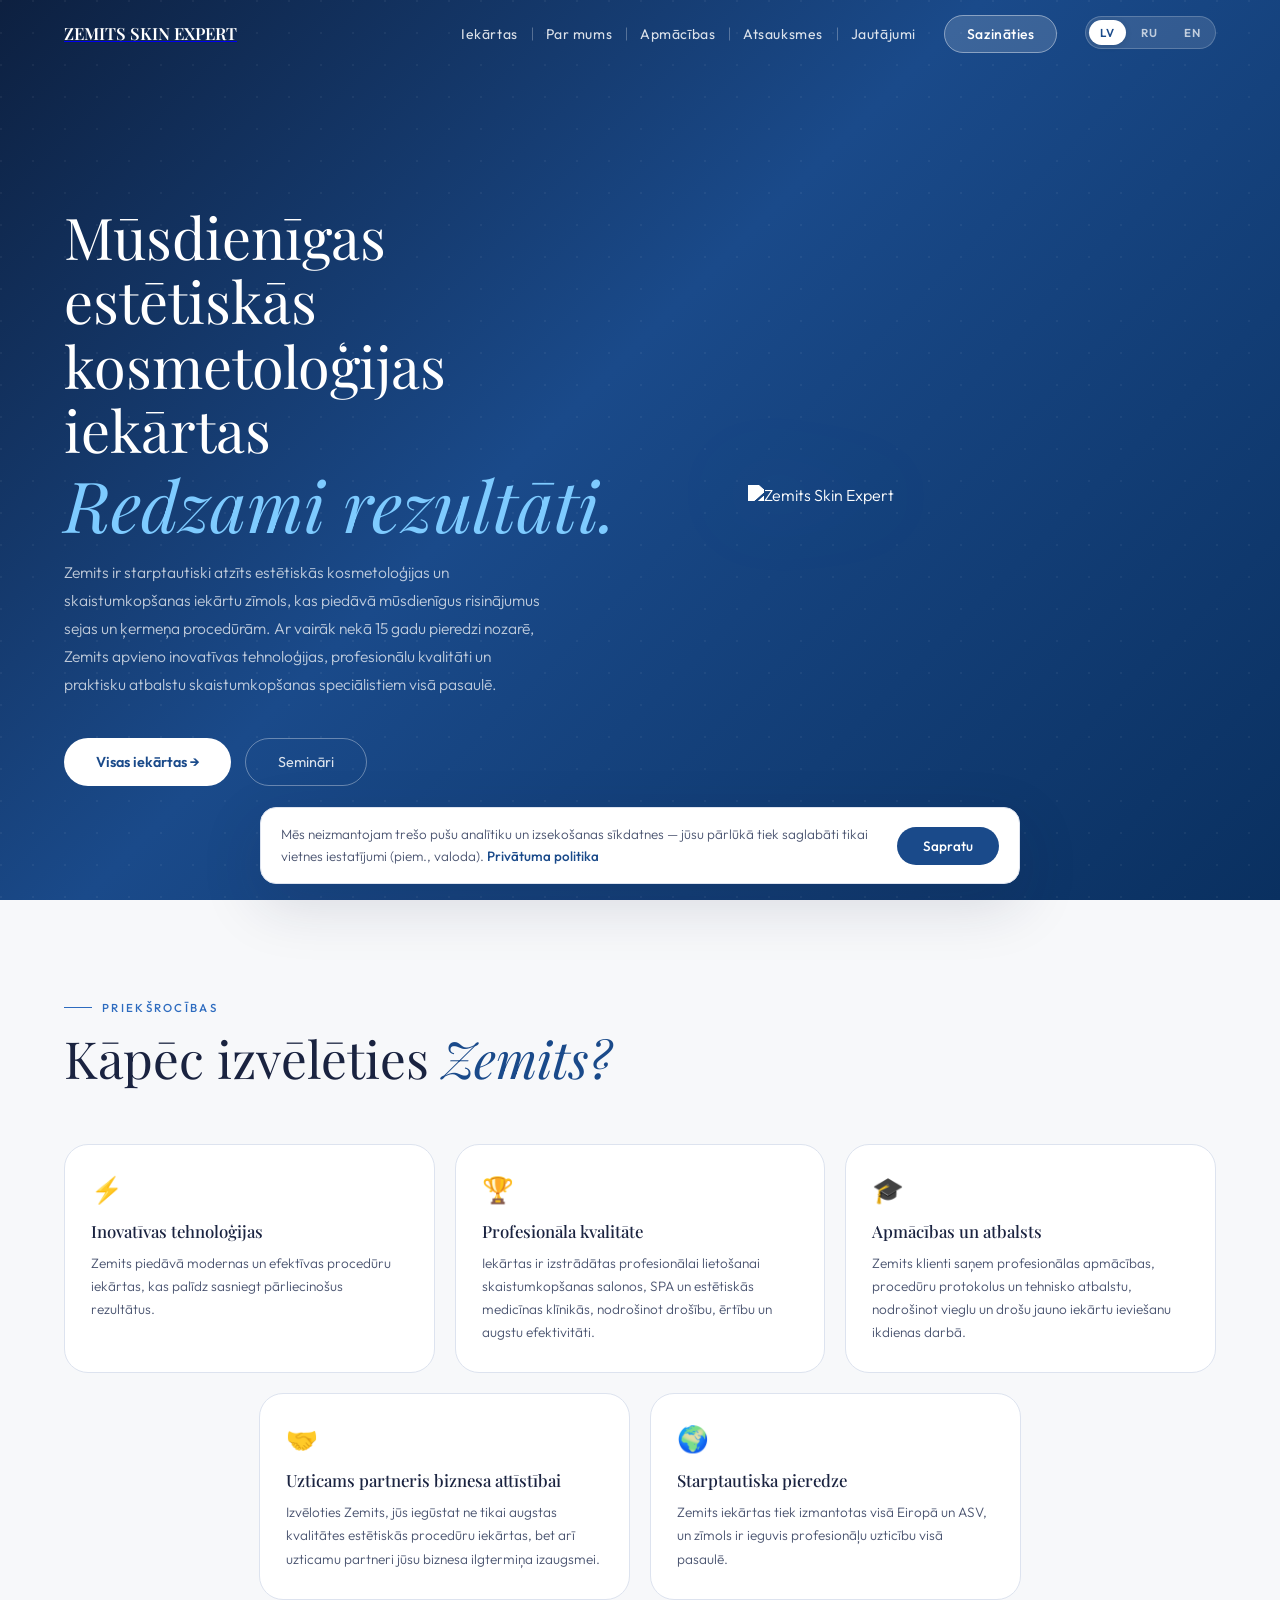
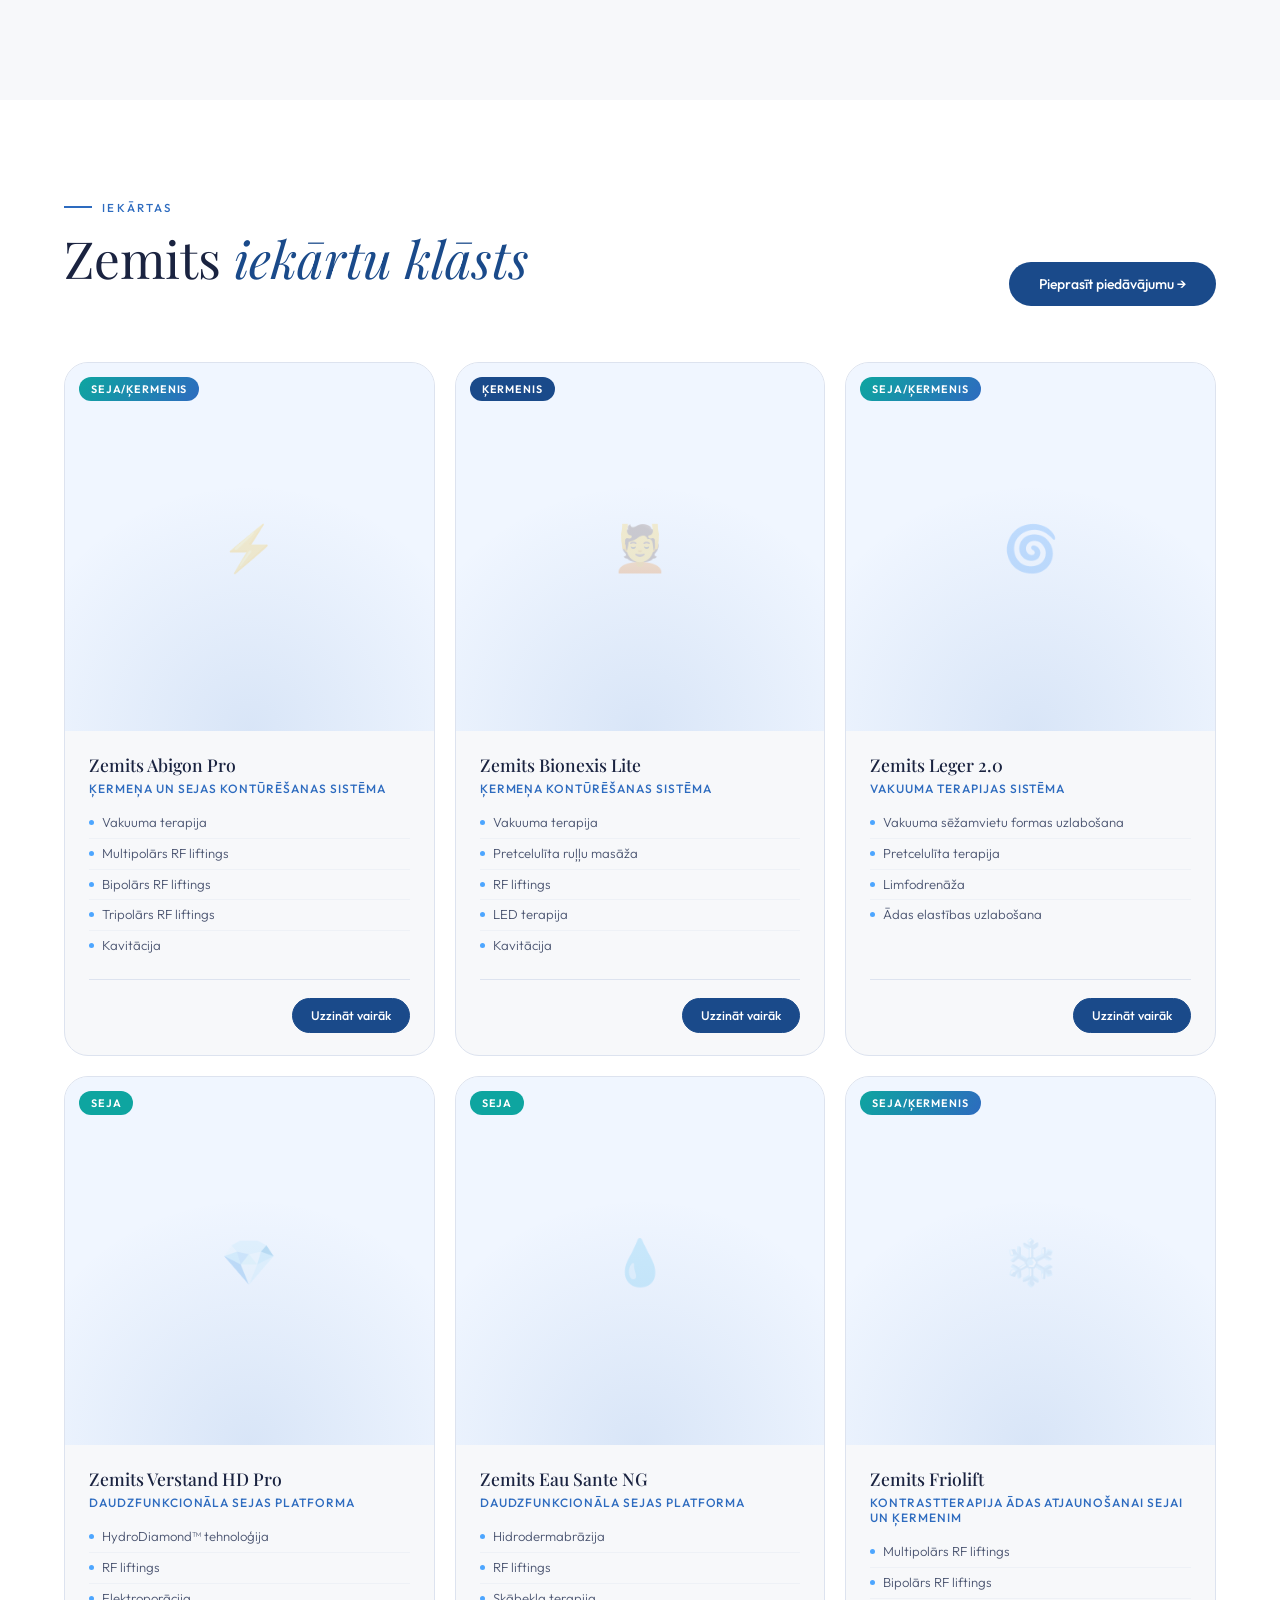
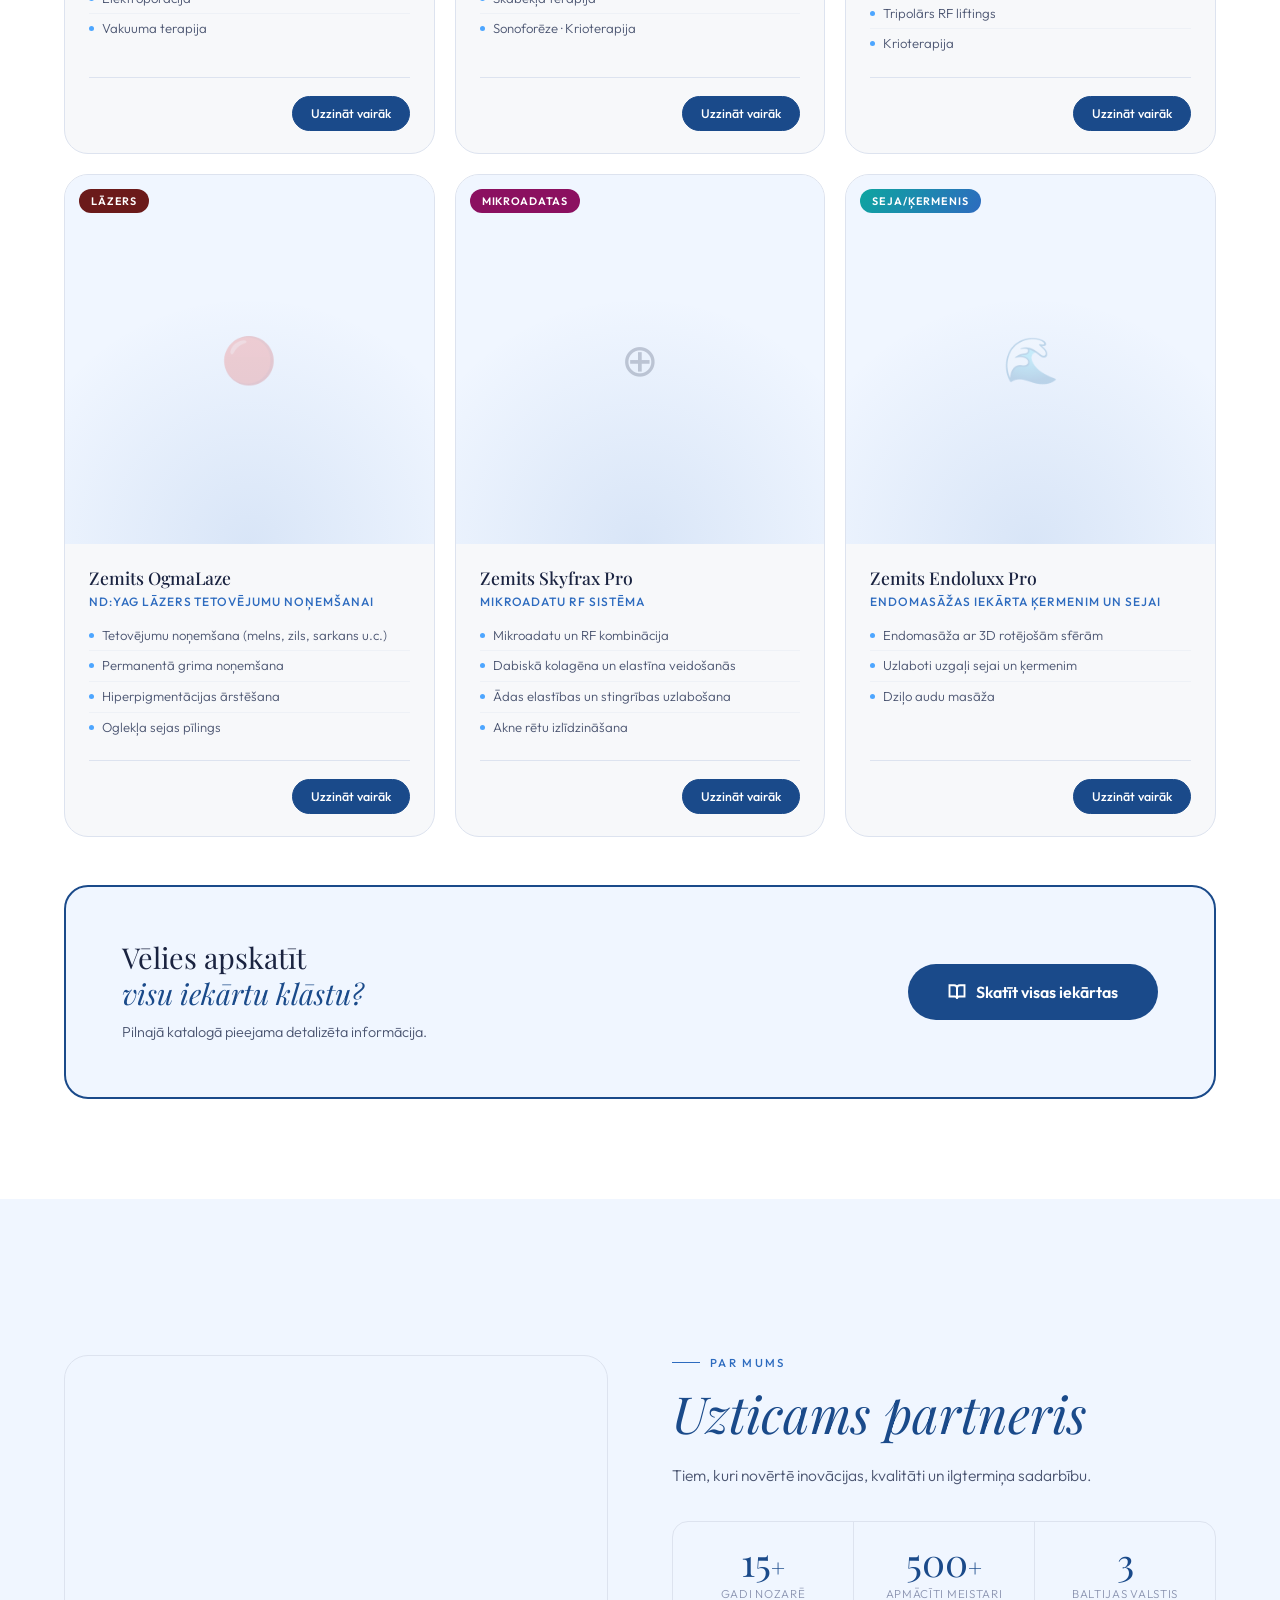
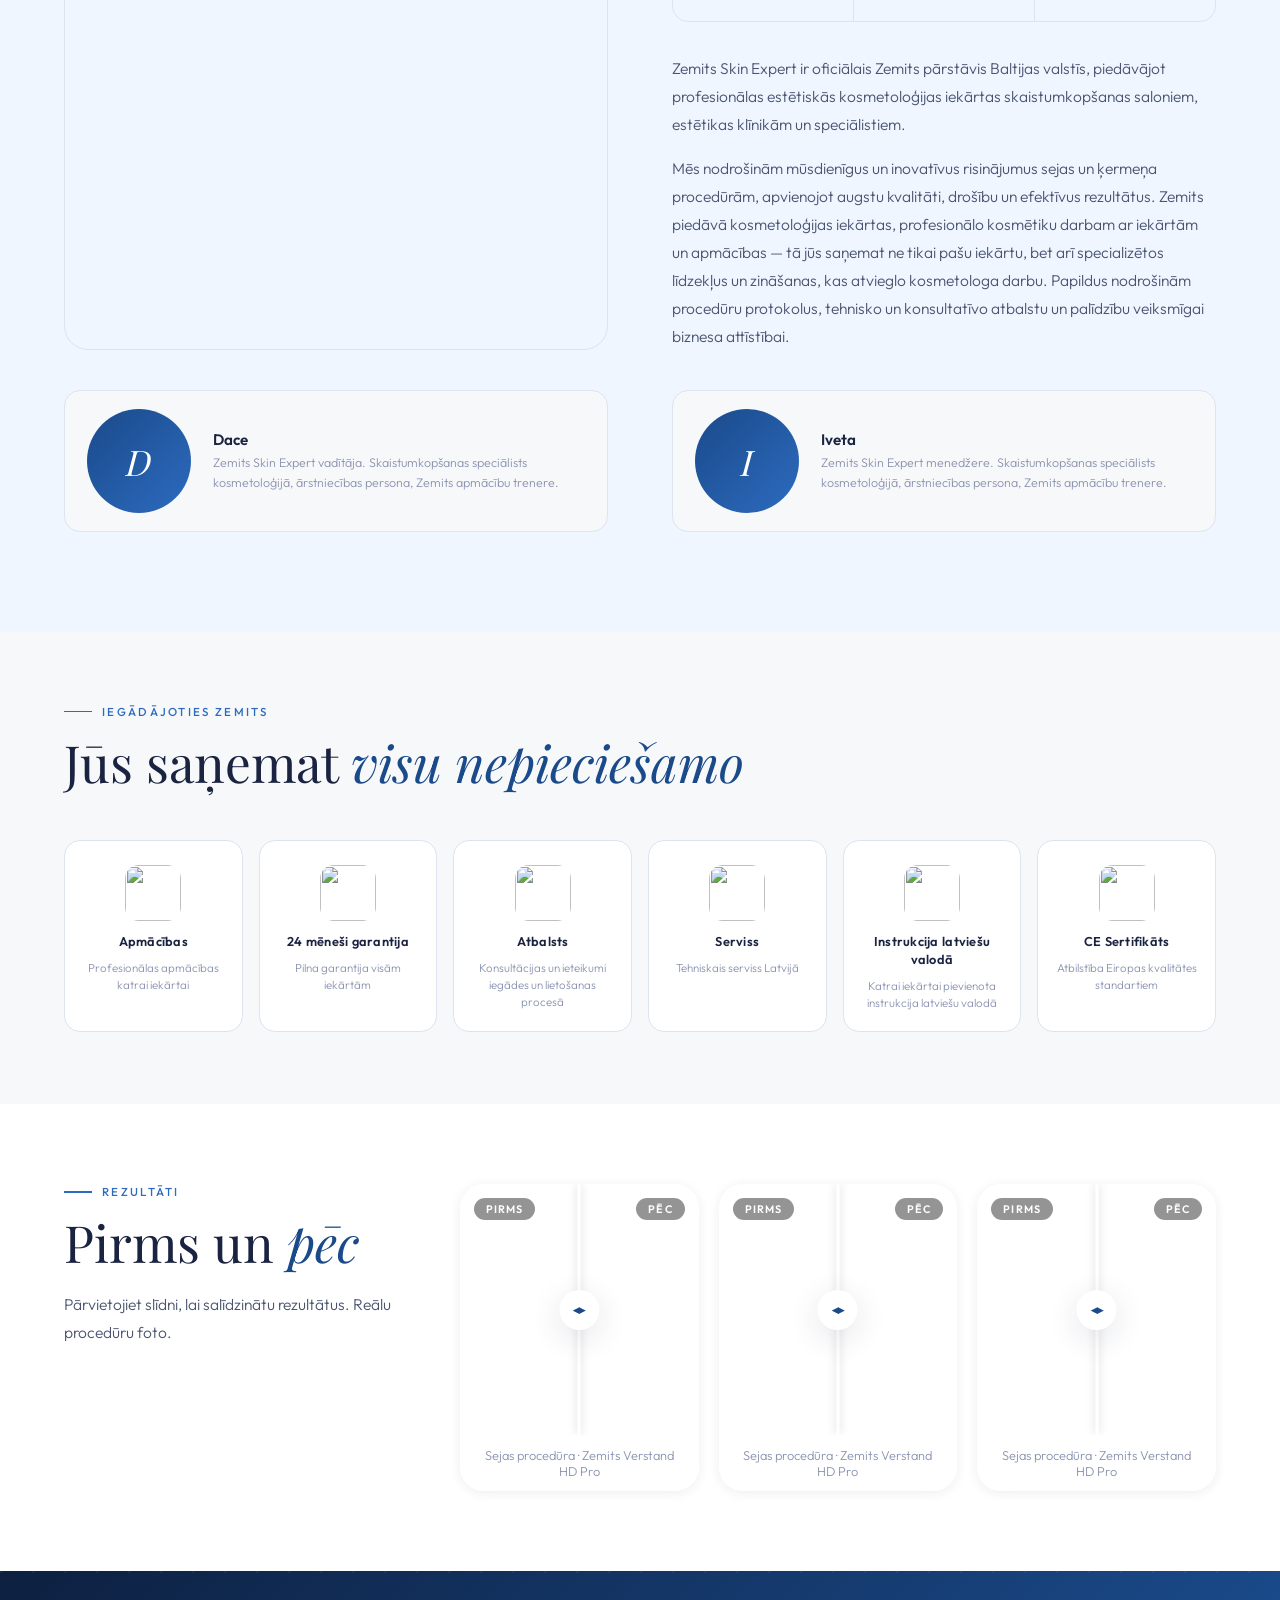
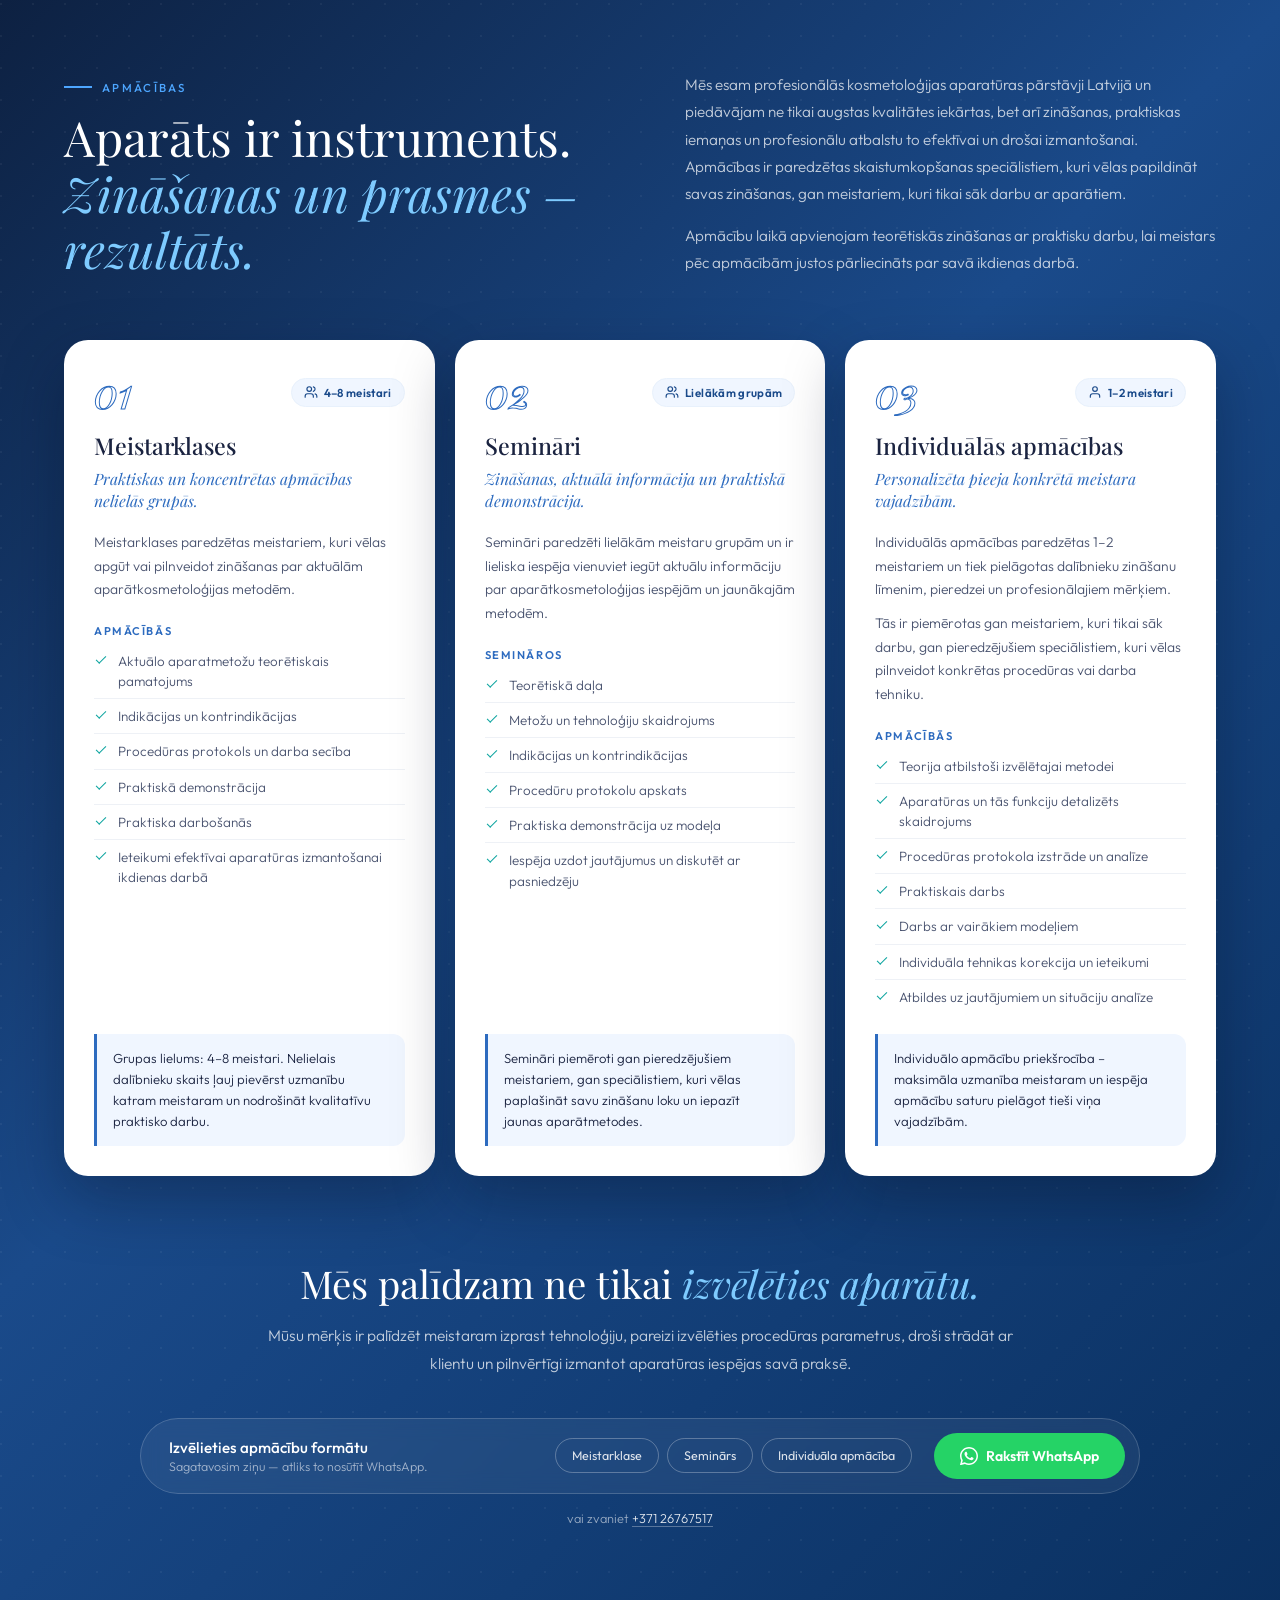
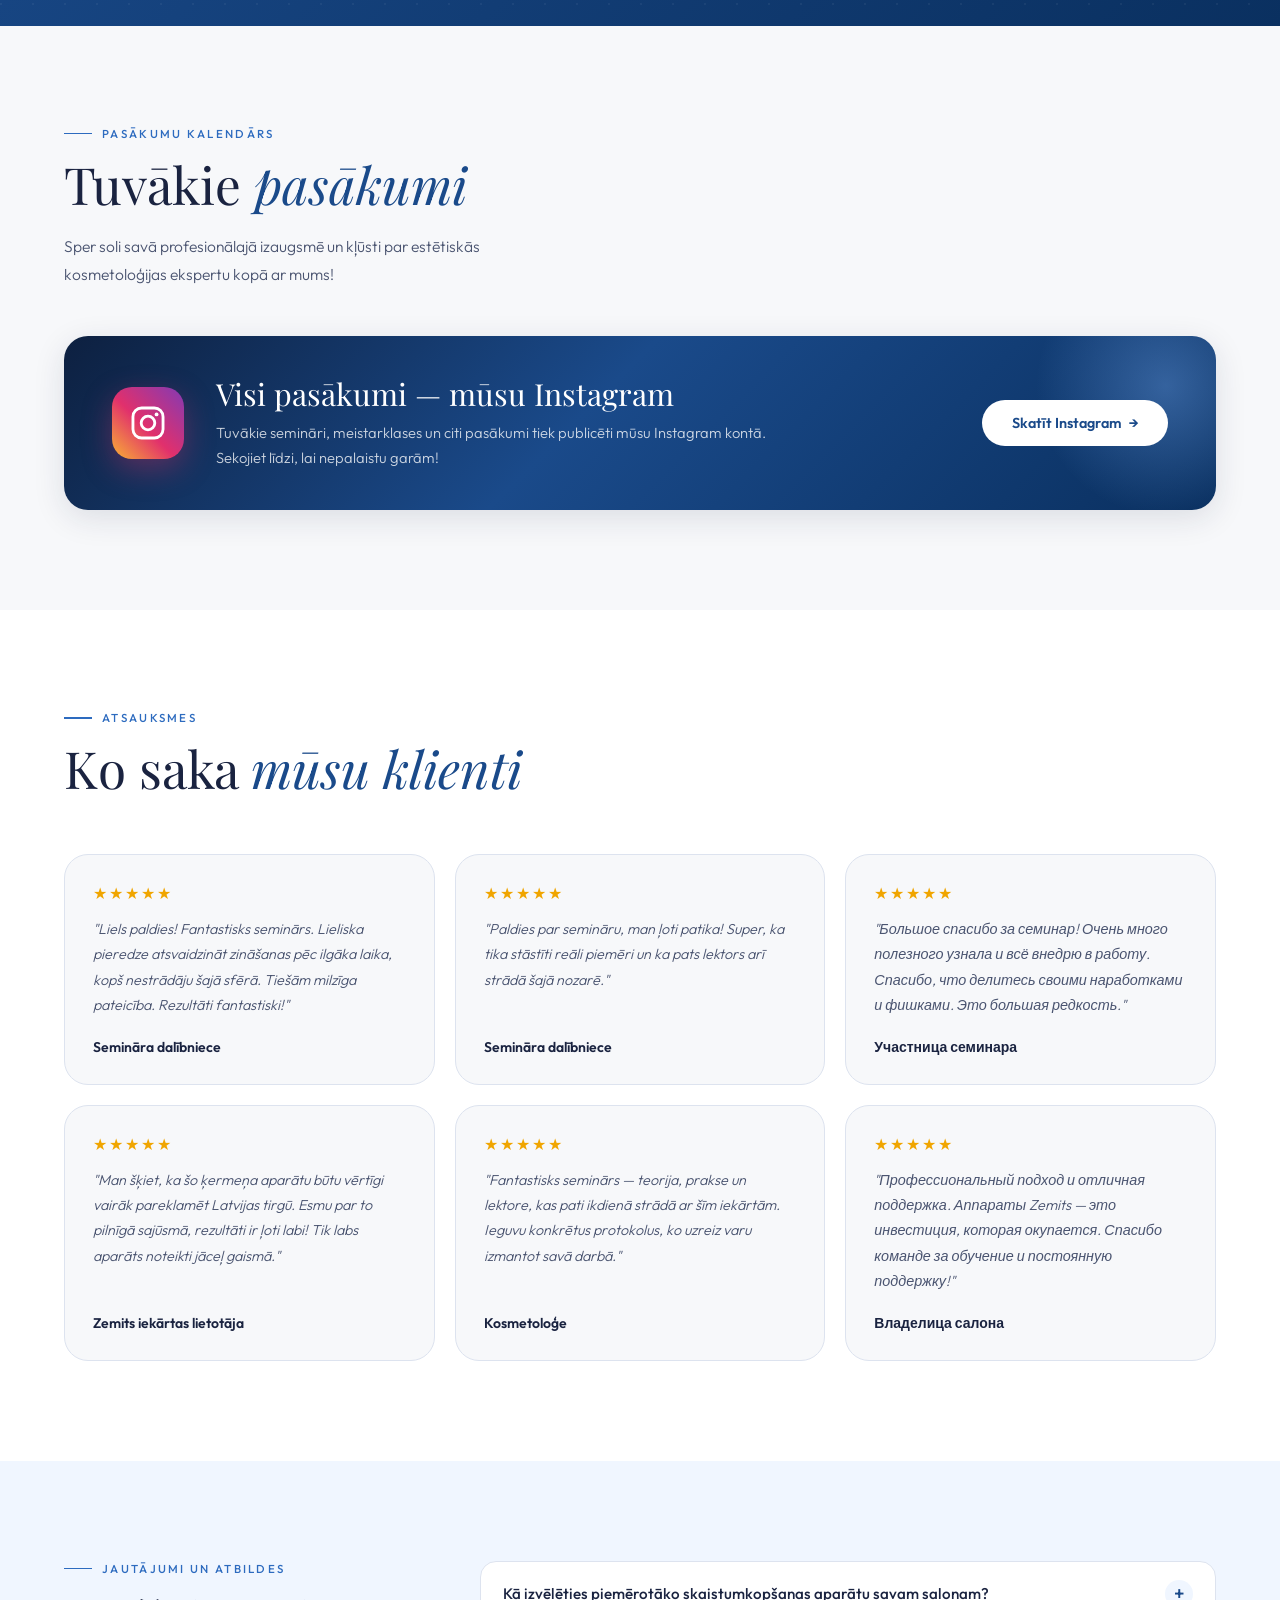
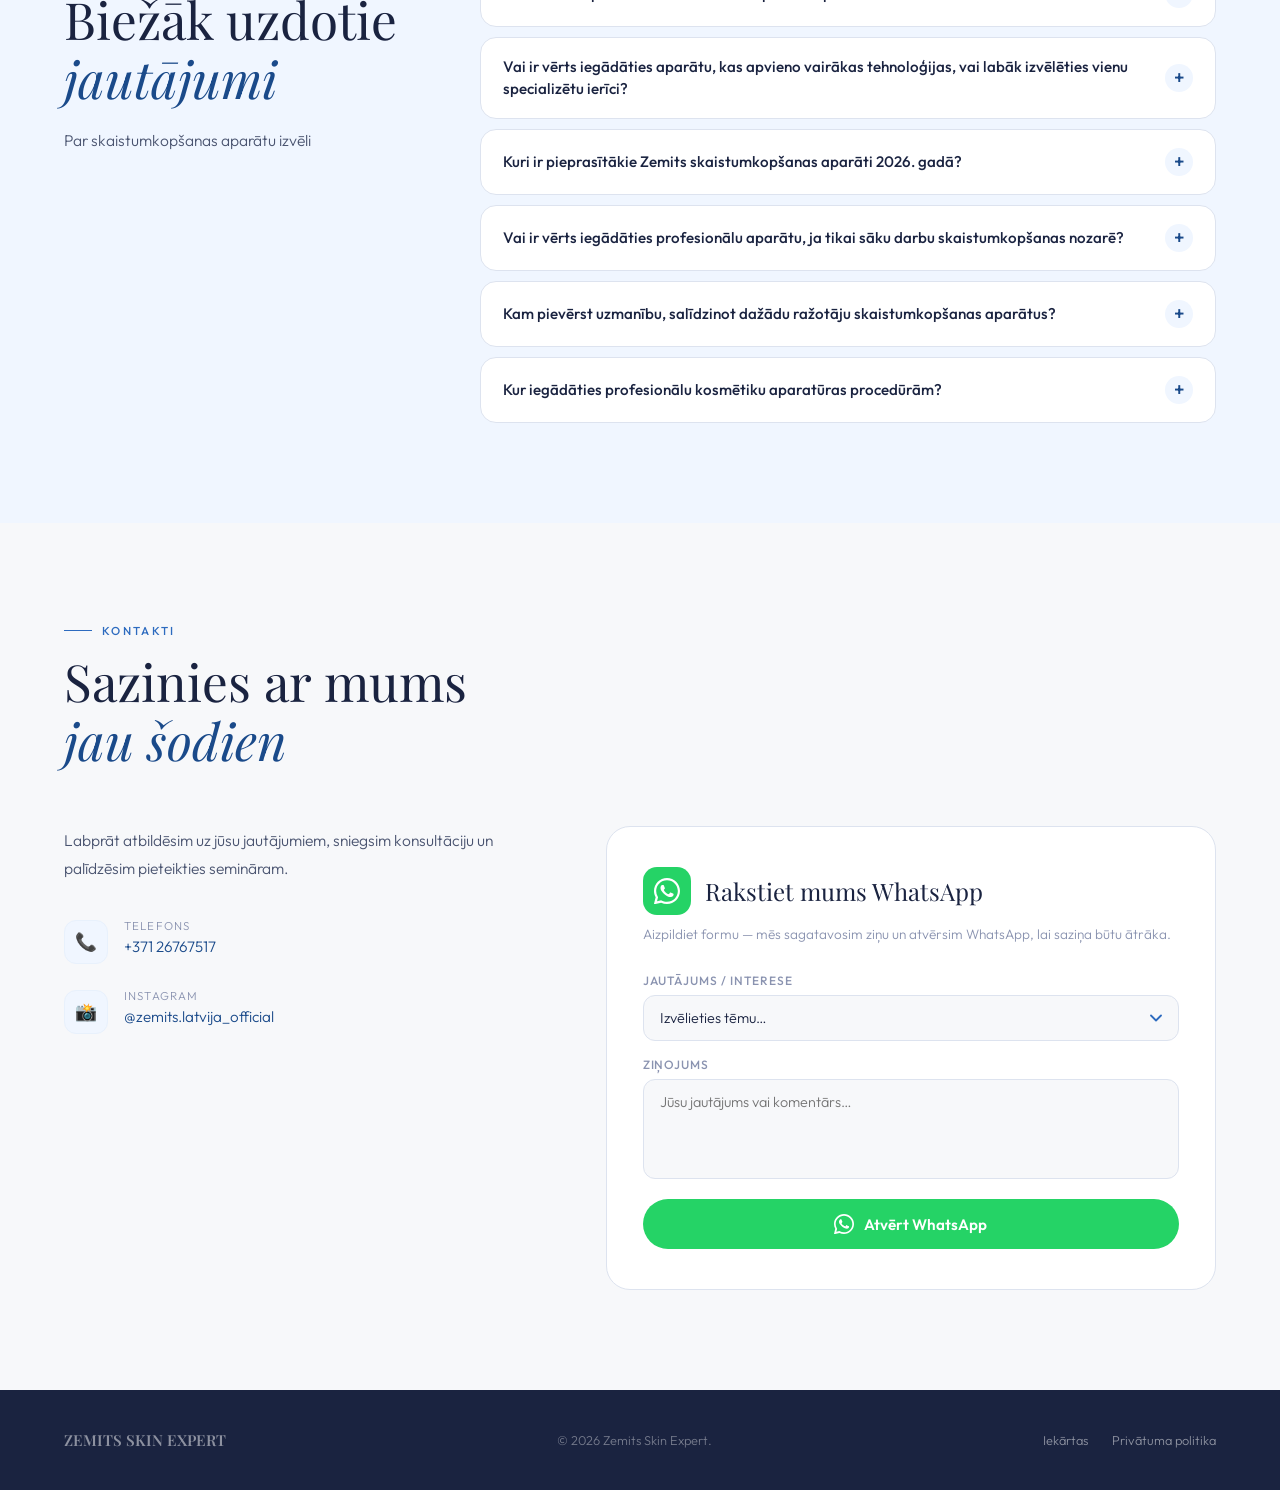
==== commit 1a4830da: "About block: align text and team cards to the square photo Photo and text column now share one row a" ====
--- a/index.html
+++ b/index.html
@@ -135,12 +135,13 @@
 
 /* ── ABOUT ── */
 #about { background: var(--blue-ultra); }
-.about-grid { display: grid; grid-template-columns: 1fr 1fr; gap: 64px; align-items: start; margin-top: 56px; }
+.about-grid { display: grid; grid-template-columns: 1fr 1fr; gap: 40px 64px; align-items: stretch; margin-top: 56px; }
 /* Left col: photo + team */
-.about-left { display: flex; flex-direction: column; gap: 24px; }
-.about-photo { width: 100%; aspect-ratio: 1/1; max-width: 640px; margin-inline: auto; border-radius: var(--radius-lg); background: linear-gradient(135deg, var(--blue-pale), var(--light)); border: 1.5px solid var(--mid); display: flex; flex-direction: column; align-items: center; justify-content: center; gap: 12px; color: var(--text-muted); font-size: .85rem; overflow: hidden; position: relative; }
+.about-left { display: flex; flex-direction: column; }
+/* square photo; grows taller only when the text column is taller, so both columns end level */
+.about-photo { flex: 1 0 auto; width: 100%; aspect-ratio: 1/1; max-width: 640px; margin-inline: auto; border-radius: var(--radius-lg); background: linear-gradient(135deg, var(--blue-pale), var(--light)); border: 1.5px solid var(--mid); display: flex; flex-direction: column; align-items: center; justify-content: center; gap: 12px; color: var(--text-muted); font-size: .85rem; overflow: hidden; position: relative; }
 /* Right col: heading + stats + text */
-.about-right { display: flex; flex-direction: column; gap: 32px; }
+.about-right { display: flex; flex-direction: column; justify-content: space-between; gap: 32px; }
 .about-stats-row { display: flex; gap: 0; border: 1.5px solid var(--mid); border-radius: var(--radius); overflow: hidden; }
 .about-stat { flex: 1; padding: 20px 16px; text-align: center; border-right: 1px solid var(--mid); }
 .about-stat:last-child { border-right: none; }
@@ -148,7 +149,8 @@
 .stat-num span { font-size: 1.5rem; }
 .stat-desc { font-size: .72rem; color: var(--text-muted); letter-spacing: .06em; text-transform: uppercase; margin-top: 5px; }
 .about-intro { font-size: .975rem; color: var(--text-soft); line-height: 1.8; }
-.team-cards { display: flex; flex-direction: column; gap: 14px; }
+/* Team row under photo + text: one card under each column */
+.team-cards { grid-column: 1 / -1; display: grid; grid-template-columns: 1fr 1fr; gap: 14px 64px; }
 .team-card { display: flex; gap: 22px; align-items: center; background: var(--off-white); border: 1.5px solid var(--mid); border-radius: var(--radius); padding: 18px 22px; transition: border-color .3s, box-shadow .3s, transform .3s; }
 .team-card:hover { border-color: var(--blue-mid); box-shadow: var(--shadow-sm); transform: translateX(4px); }
 .team-avatar { width: 104px; height: 104px; border-radius: 50%; flex-shrink: 0; object-fit: cover; border: 3px solid var(--white); box-shadow: 0 0 0 1.5px var(--mid), var(--shadow-sm); }
@@ -430,6 +432,8 @@
   /* stacked: heading first, then photo, team, stats and text */
   .about-left, .about-right { display: contents; }
   .about-head { order: -1; }
+  .about-stats-row, .about-text { order: 1; }
+  .team-cards { grid-template-columns: 1fr; }
   .equipment-grid { grid-template-columns: 1fr 1fr; }
   .reviews-grid { grid-template-columns: 1fr 1fr; }
   .contacts-grid { grid-template-columns: 1fr; gap: 40px; }
@@ -727,27 +731,9 @@
 <!-- ABOUT -->
 <section id="about">
   <div class="about-grid">
-    <!-- LEFT: photo + team cards -->
+    <!-- LEFT: photo -->
     <div class="about-left">
       <div class="about-photo reveal reveal-delay-1" style="background-image:url('https://ik.imagekit.io/xwsgpirygo/Zemits/Komanda/team.jpeg?tr=w-1200');background-size:cover;background-position:center center;">
-      </div>
-      <div class="team-cards">
-        <div class="team-card reveal reveal-delay-2">
-          <img src="https://ik.imagekit.io/xwsgpirygo/Zemits/Komanda/1.png?tr=w-320" alt="Dace" class="team-avatar"
-               onerror="this.outerHTML='<div style=\'width:104px;height:104px;border-radius:50%;background:linear-gradient(135deg,#1a4a8a,#2d6bbf);flex-shrink:0;display:flex;align-items:center;justify-content:center;font-family:Playfair Display,serif;font-size:2.2rem;color:white;font-style:italic\'>D</div>'">
-          <div>
-            <div class="team-name">Dace</div>
-            <div class="team-role" data-i18n="dace_role">Zemits Skin Expert vadītāja. Skaistumkopšanas speciālists kosmetoloģijā, ārstniecības persona, Zemits apmācību trenere.</div>
-          </div>
-        </div>
-        <div class="team-card reveal reveal-delay-3">
-          <img src="https://ik.imagekit.io/xwsgpirygo/Zemits/Komanda/2.png?tr=w-320" alt="Iveta" class="team-avatar"
-               onerror="this.outerHTML='<div style=\'width:104px;height:104px;border-radius:50%;background:linear-gradient(135deg,#1a4a8a,#2d6bbf);flex-shrink:0;display:flex;align-items:center;justify-content:center;font-family:Playfair Display,serif;font-size:2.2rem;color:white;font-style:italic\'>I</div>'">
-          <div>
-            <div class="team-name">Iveta</div>
-            <div class="team-role" data-i18n="iveta_role">Zemits Skin Expert menedžere. Skaistumkopšanas speciālists kosmetoloģijā, ārstniecības persona, Zemits apmācību trenere.</div>
-          </div>
-        </div>
       </div>
     </div>
 
@@ -774,9 +760,29 @@
         </div>
       </div>
 
-      <div class="reveal reveal-delay-2">
+      <div class="about-text reveal reveal-delay-2">
         <p class="about-intro" data-i18n="about_p1">Zemits Skin Expert ir oficiālais Zemits pārstāvis Baltijas valstīs, piedāvājot profesionālas estētiskās kosmetoloģijas iekārtas skaistumkopšanas saloniem, estētikas klīnikām un speciālistiem.</p>
         <p class="about-intro" style="margin-top:16px;" data-i18n="about_p2">Mēs nodrošinām mūsdienīgus un inovatīvus risinājumus sejas un ķermeņa procedūrām, apvienojot augstu kvalitāti, drošību un efektīvus rezultātus. Zemits piedāvā kosmetoloģijas iekārtas, profesionālo kosmētiku darbam ar iekārtām un apmācības — tā jūs saņemat ne tikai pašu iekārtu, bet arī specializētos līdzekļus un zināšanas, kas atvieglo kosmetologa darbu. Papildus nodrošinām procedūru protokolus, tehnisko un konsultatīvo atbalstu un palīdzību veiksmīgai biznesa attīstībai.</p>
+      </div>
+    </div>
+
+    <!-- team cards: one under each column -->
+    <div class="team-cards">
+      <div class="team-card reveal reveal-delay-2">
+        <img src="https://ik.imagekit.io/xwsgpirygo/Zemits/Komanda/1.png?tr=w-320" alt="Dace" class="team-avatar"
+             onerror="this.outerHTML='<div style=\'width:104px;height:104px;border-radius:50%;background:linear-gradient(135deg,#1a4a8a,#2d6bbf);flex-shrink:0;display:flex;align-items:center;justify-content:center;font-family:Playfair Display,serif;font-size:2.2rem;color:white;font-style:italic\'>D</div>'">
+        <div>
+          <div class="team-name">Dace</div>
+          <div class="team-role" data-i18n="dace_role">Zemits Skin Expert vadītāja. Skaistumkopšanas speciālists kosmetoloģijā, ārstniecības persona, Zemits apmācību trenere.</div>
+        </div>
+      </div>
+      <div class="team-card reveal reveal-delay-3">
+        <img src="https://ik.imagekit.io/xwsgpirygo/Zemits/Komanda/2.png?tr=w-320" alt="Iveta" class="team-avatar"
+             onerror="this.outerHTML='<div style=\'width:104px;height:104px;border-radius:50%;background:linear-gradient(135deg,#1a4a8a,#2d6bbf);flex-shrink:0;display:flex;align-items:center;justify-content:center;font-family:Playfair Display,serif;font-size:2.2rem;color:white;font-style:italic\'>I</div>'">
+        <div>
+          <div class="team-name">Iveta</div>
+          <div class="team-role" data-i18n="iveta_role">Zemits Skin Expert menedžere. Skaistumkopšanas speciālists kosmetoloģijā, ārstniecības persona, Zemits apmācību trenere.</div>
+        </div>
       </div>
     </div>
   </div>
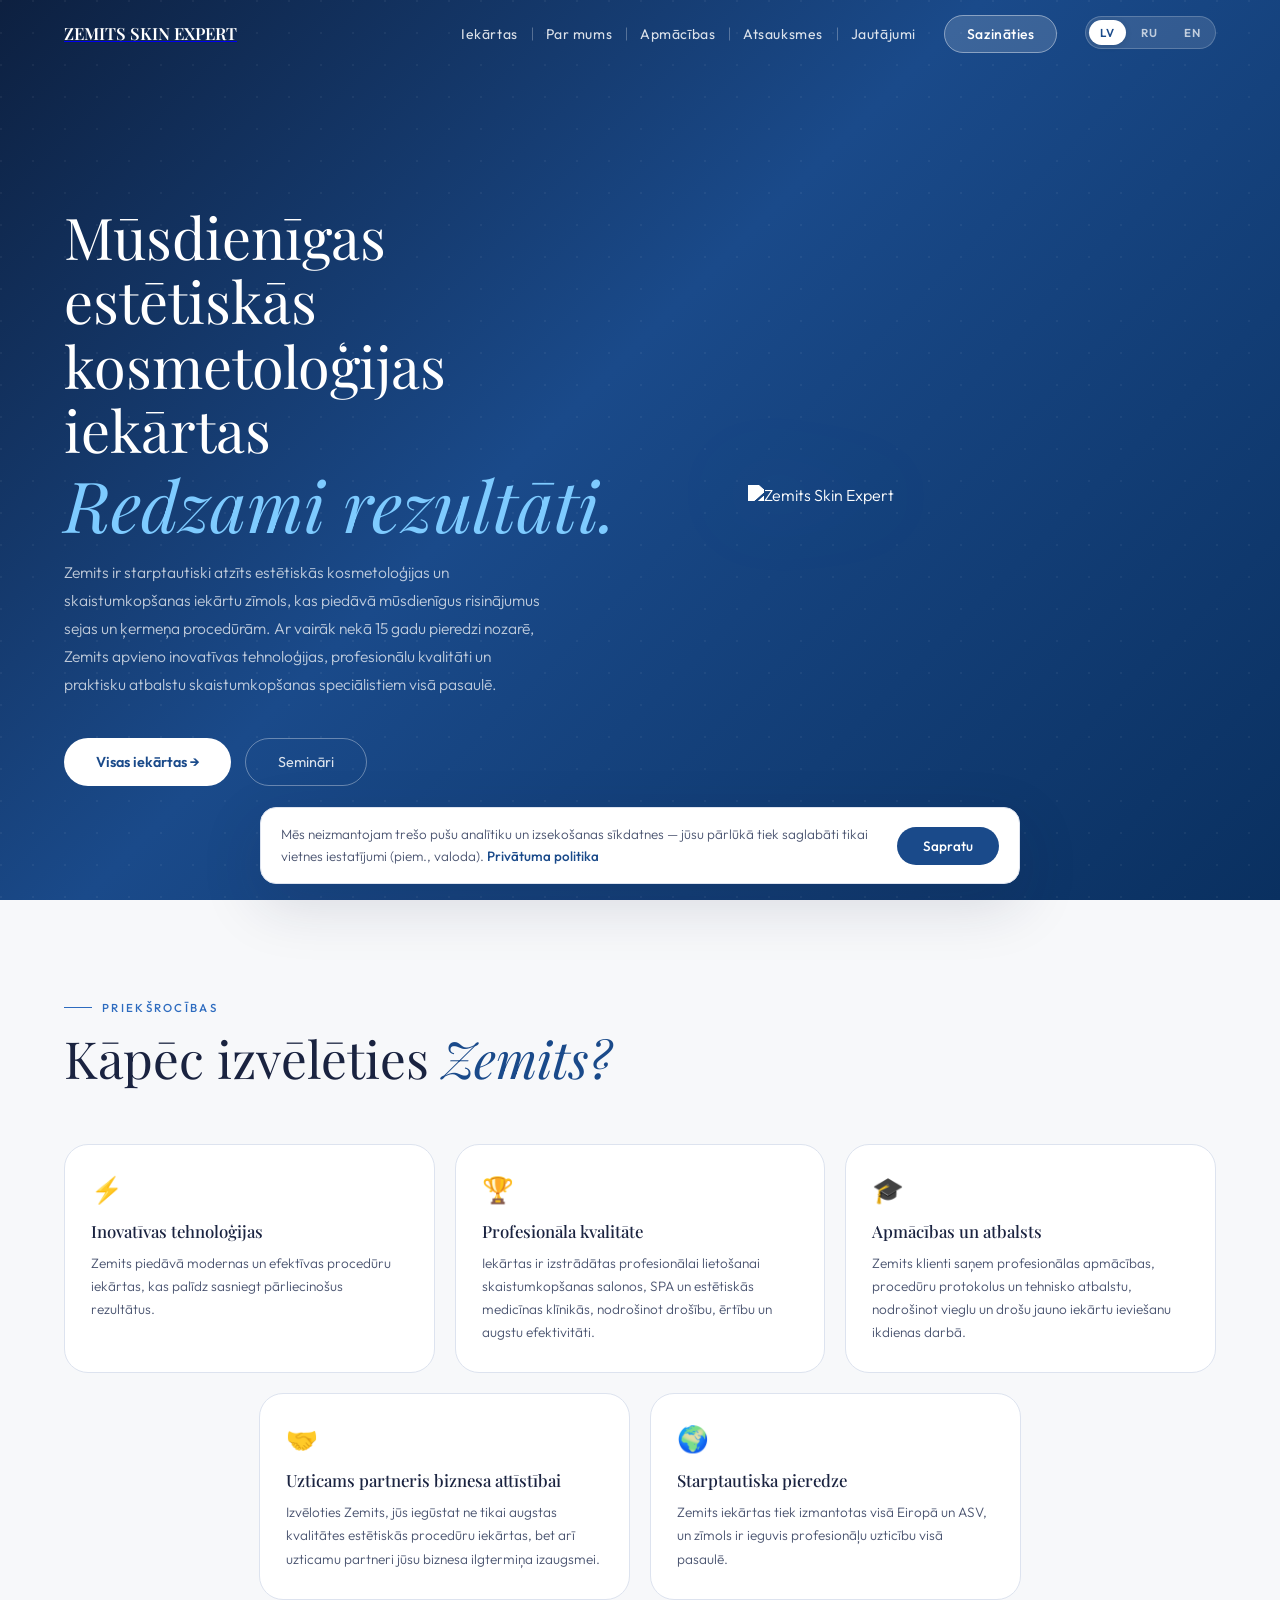
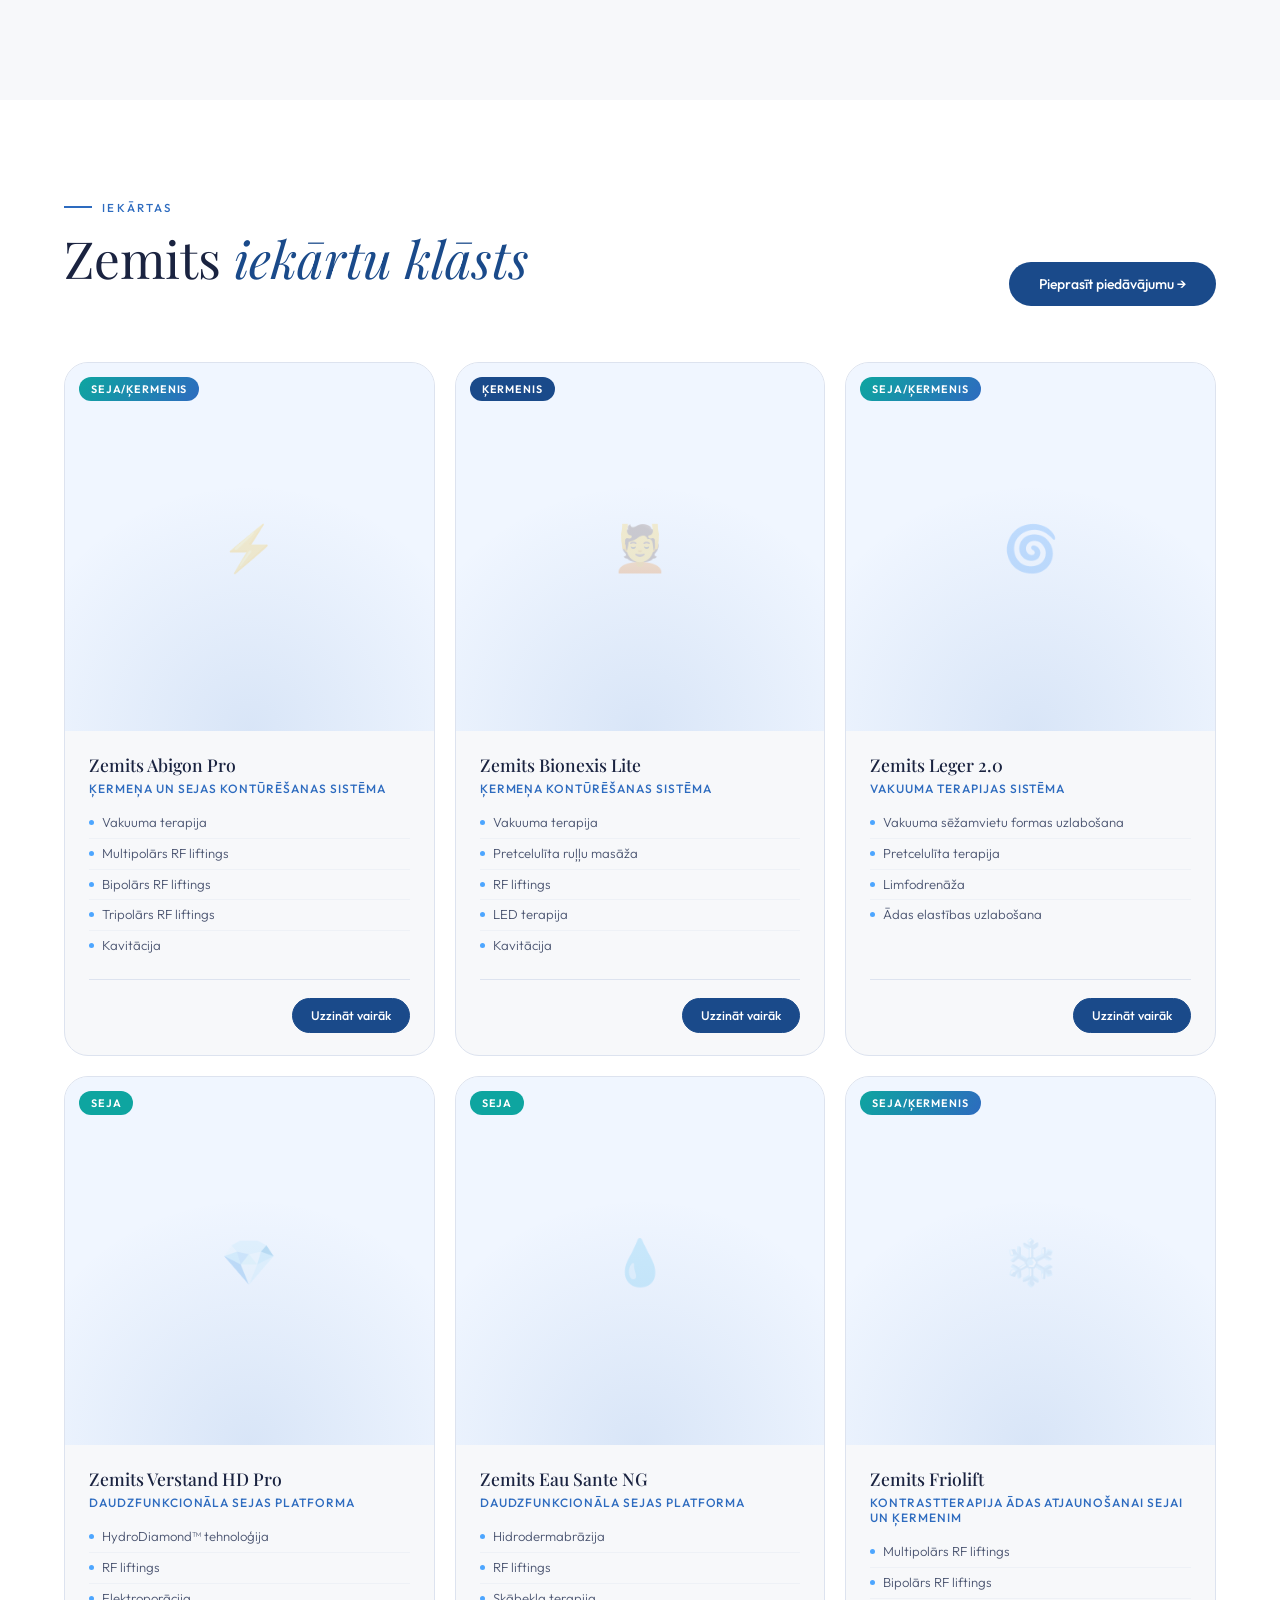
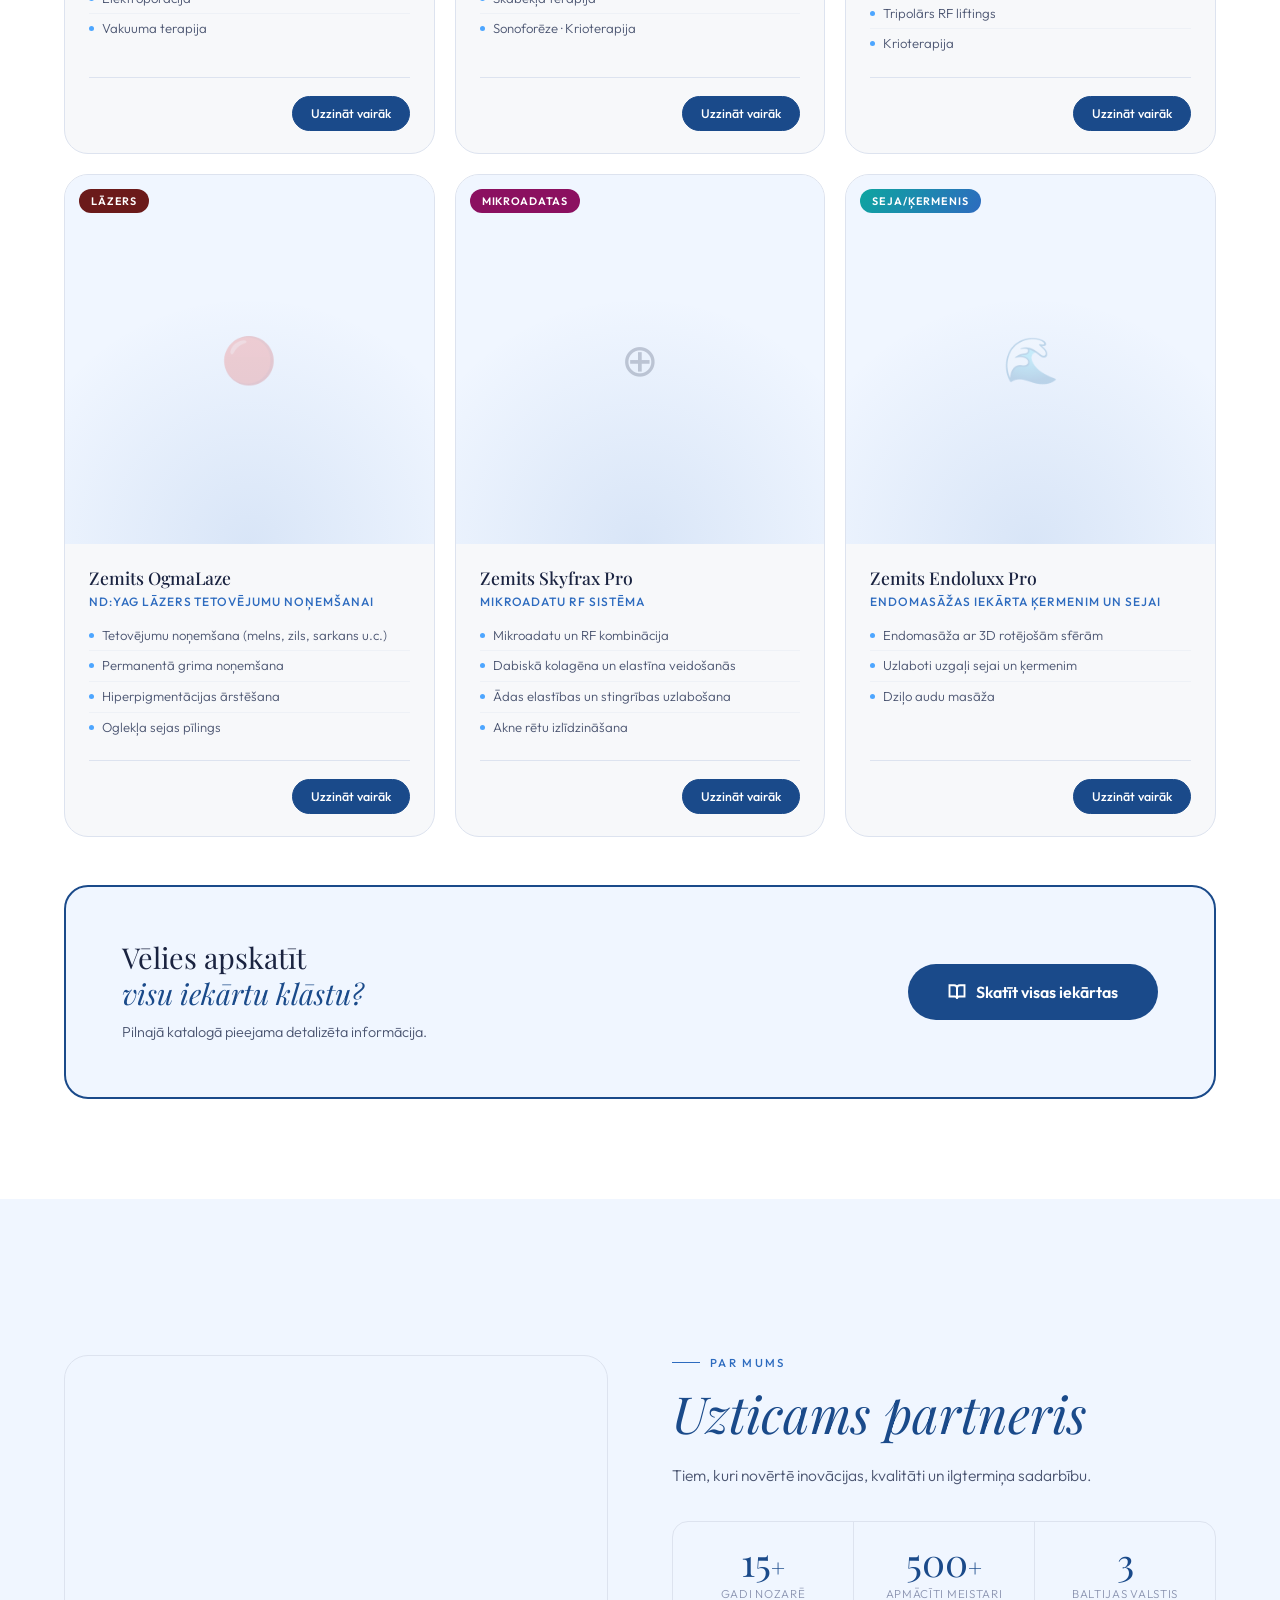
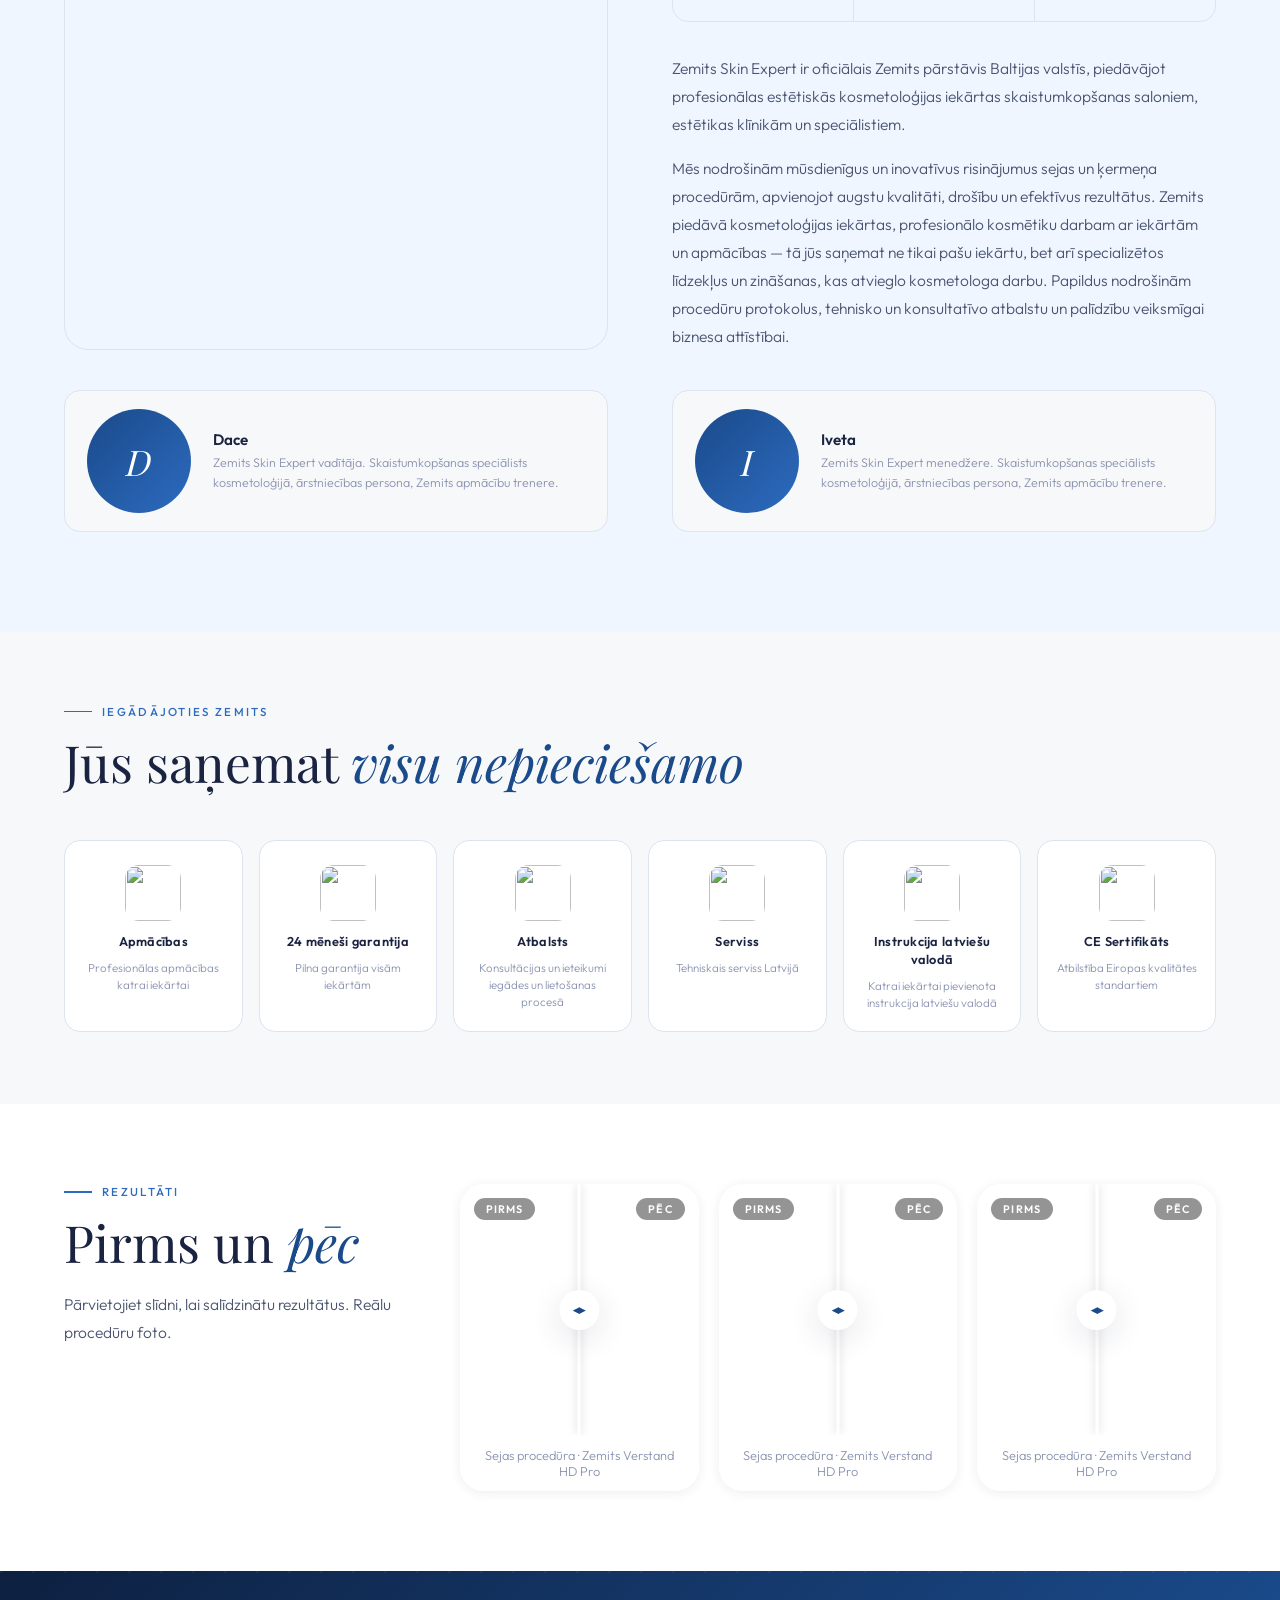
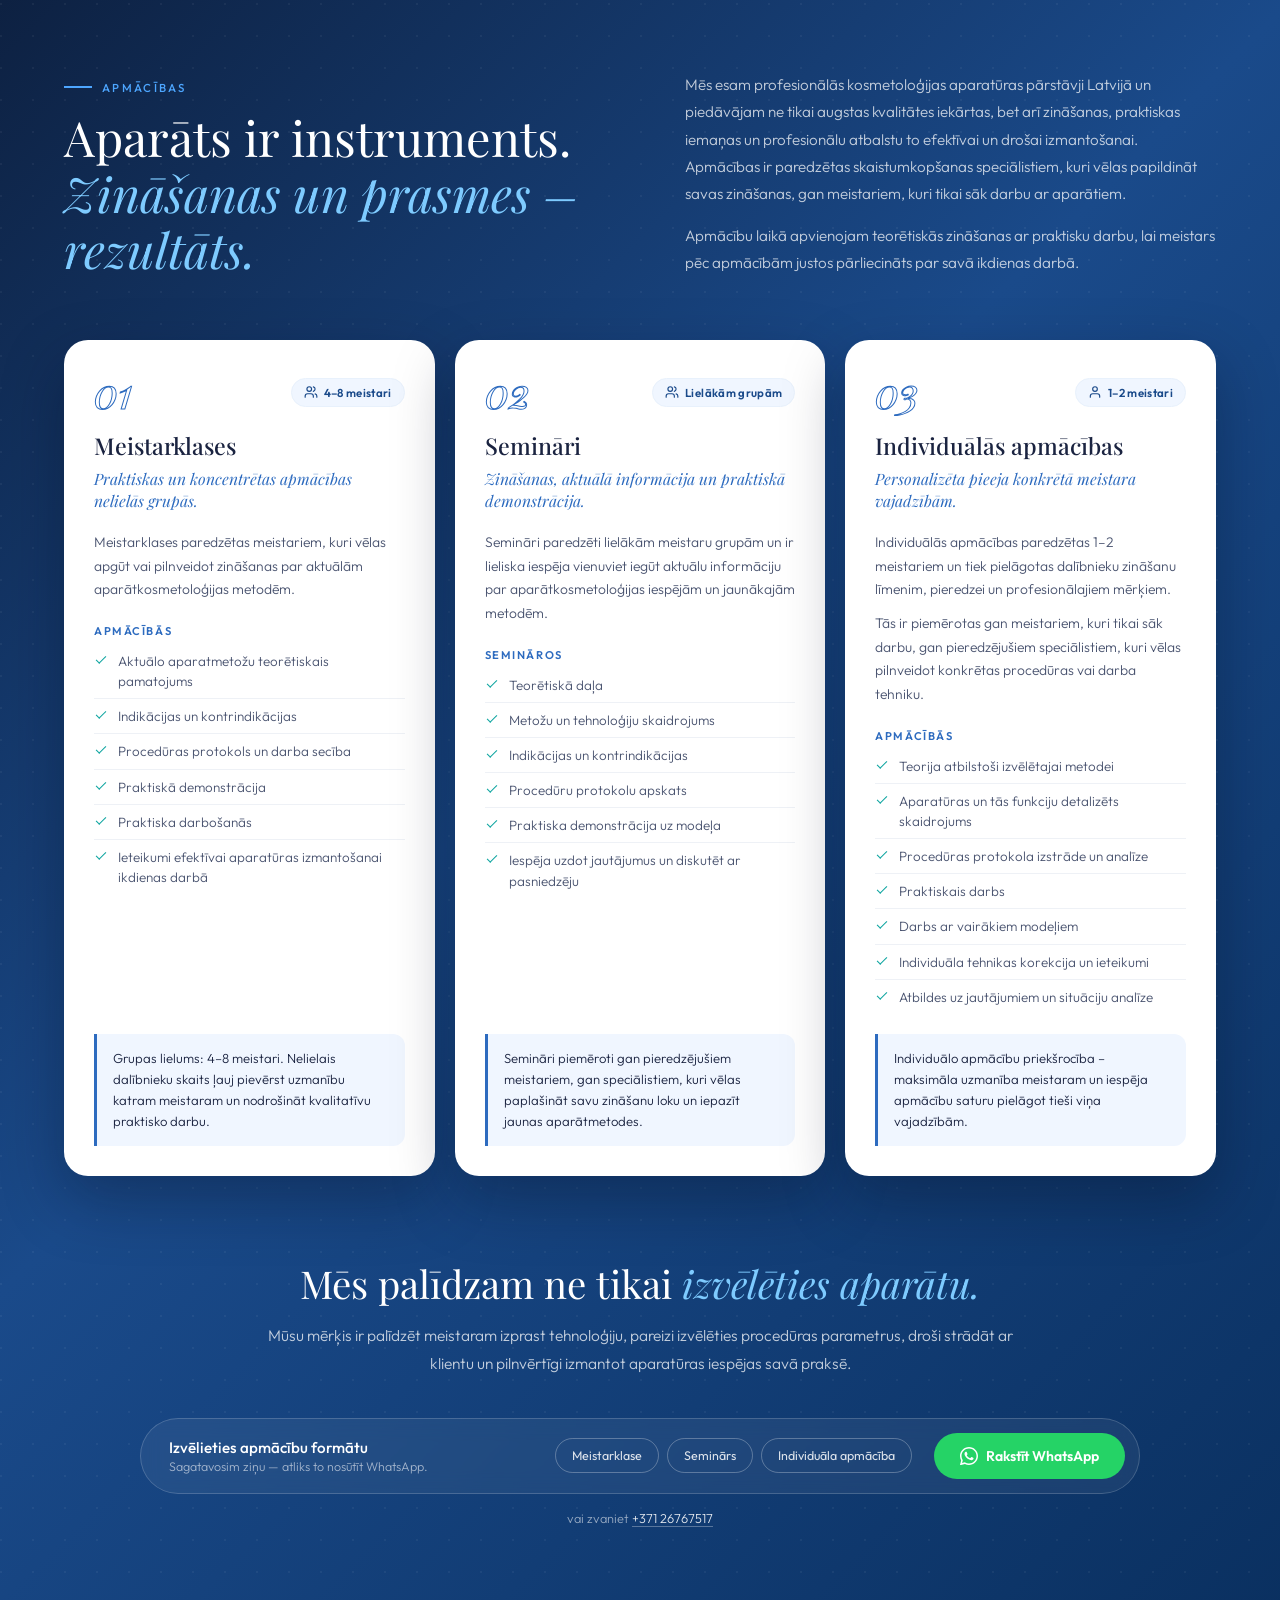
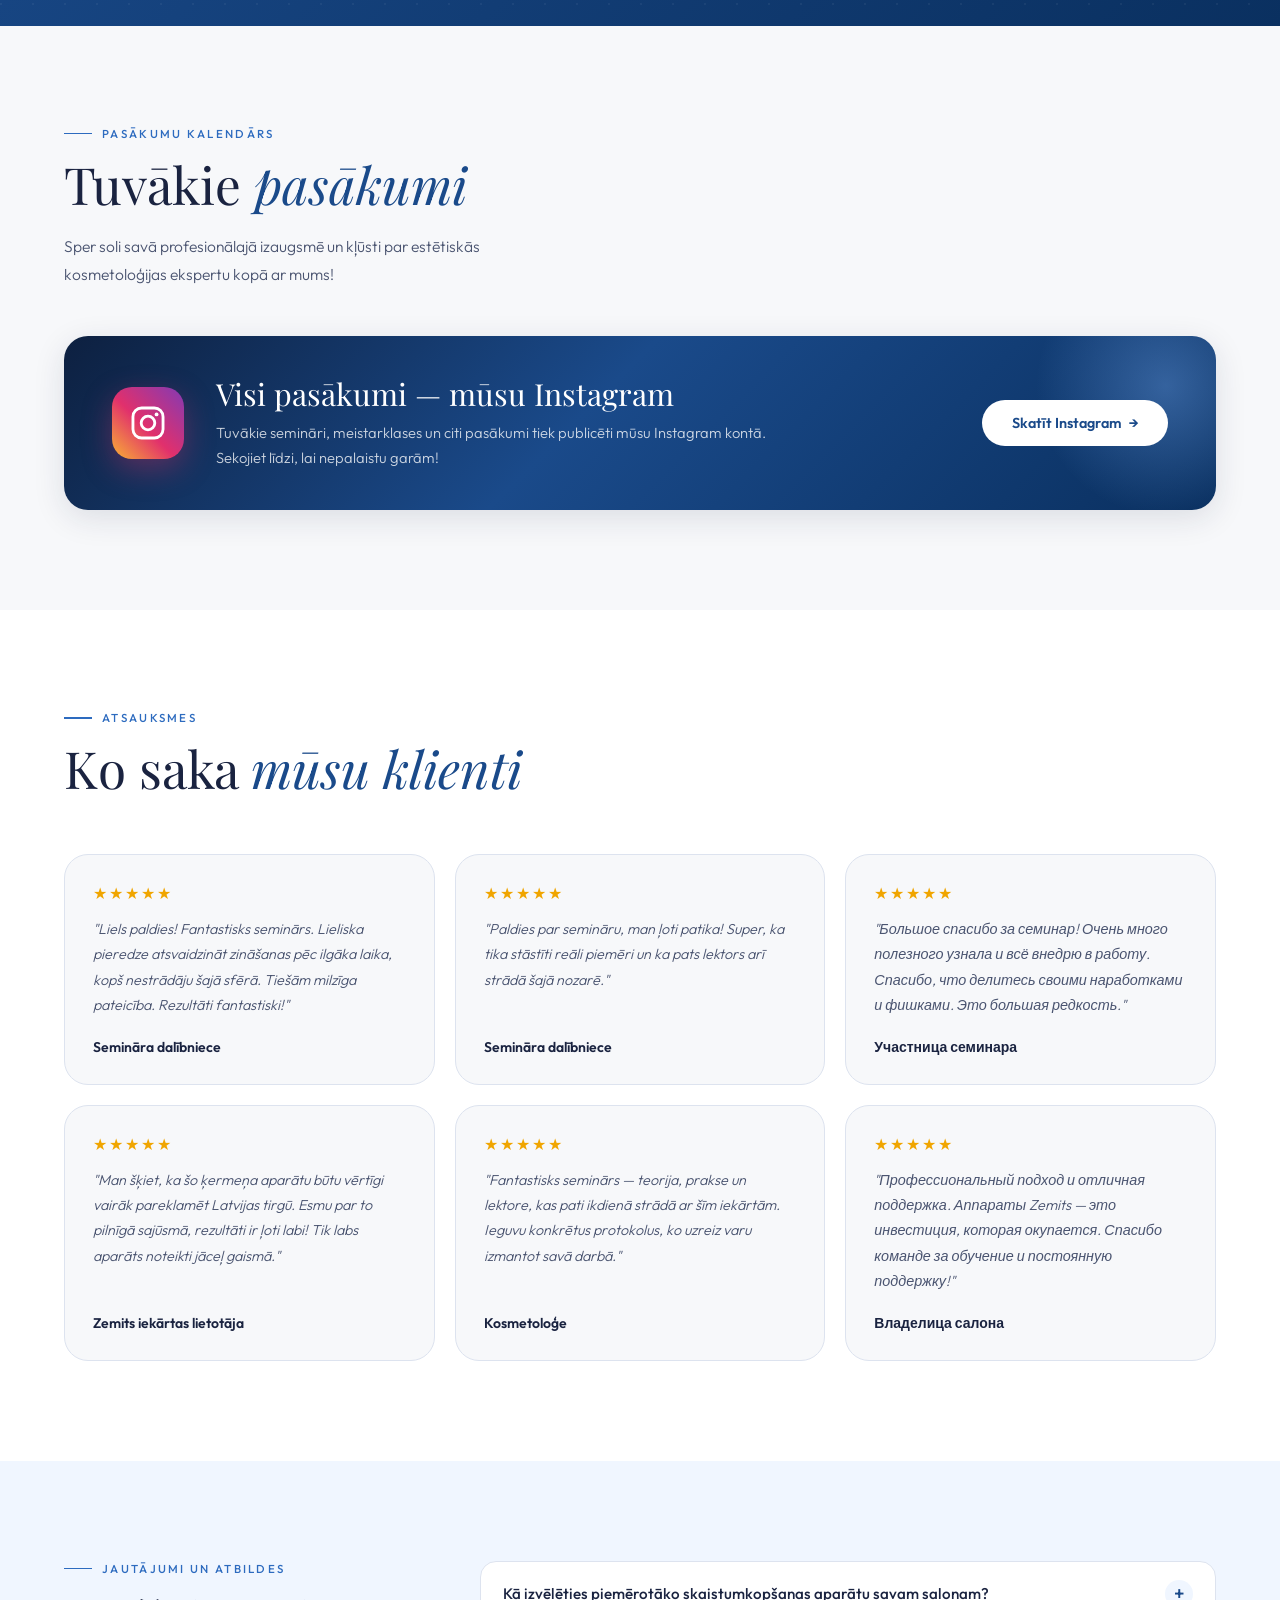
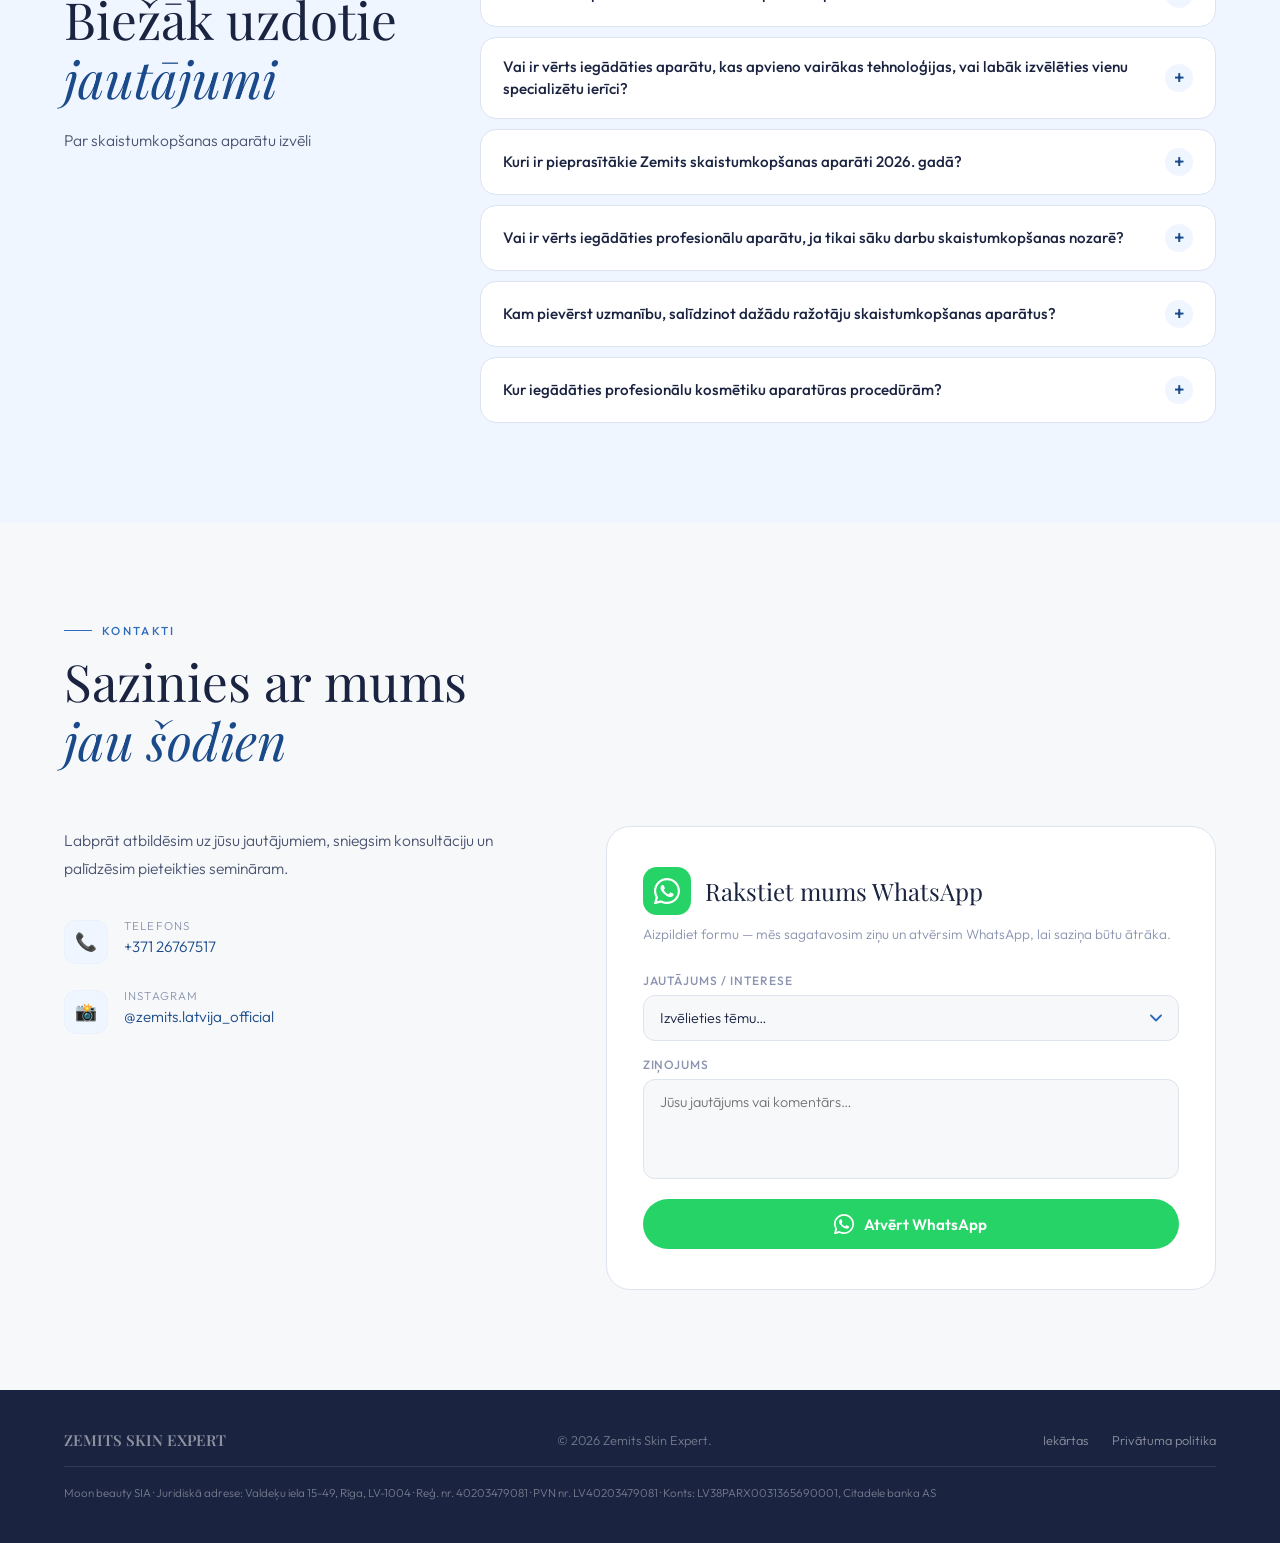
==== commit 50c279bc: "Footer: company details (Moon beauty SIA) on both pages, LV/RU/EN Co-Authored-By: Claude Opus 5.5 <n" ====
--- a/index.html
+++ b/index.html
@@ -400,6 +400,7 @@
 .footer-links { display: flex; gap: 24px; }
 .footer-links a { font-size: .8rem; color: rgba(255,255,255,.5); text-decoration: none; transition: color .2s; }
 .footer-links a:hover { color: var(--white); }
+.footer-legal { flex-basis: 100%; padding-top: 16px; border-top: 1px solid rgba(255,255,255,.1); font-size: .72rem; line-height: 1.7; color: rgba(255,255,255,.4); }
 
 /* ── MOBILE MENU ── */
 .burger { display: none; width: 42px; height: 42px; border-radius: 50%; border: 1px solid rgba(255,255,255,.3); background: rgba(255,255,255,.12); cursor: pointer; flex-direction: column; align-items: center; justify-content: center; gap: 5px; padding: 0; transition: background .3s, border-color .3s; }
@@ -1126,6 +1127,7 @@
     <a href="aparati.html" data-i18n="nav_equipment">Iekārtas</a>
     <a href="#" onclick="openPrivacy();return false;" data-i18n="footer_privacy">Privātuma politika</a>
   </div>
+  <div class="footer-legal" data-i18n="footer_legal">Moon beauty SIA · Juridiskā adrese: Valdeķu iela 15-49, Rīga, LV-1004 · Reģ. nr. 40203479081 · PVN nr. LV40203479081 · Konts: LV38PARX0031365690001, Citadele banka AS</div>
 </footer>
 
 <script src="js/devices.js"></script>
@@ -1220,7 +1222,7 @@
     form_subject:'Jautājums / Interese', form_subject_ph:'Izvēlieties tēmu…',
     form_opt1:'Iekārtu iegāde', form_opt2:'Semināra pieteikums', form_opt3:'Konsultācija par iekārtu izvēli', form_opt4:'Apmācības un kursi', form_opt5:'Cits jautājums',
     form_msg:'Ziņojums', form_msg_ph:'Jūsu jautājums vai komentārs…', form_send:'Atvērt WhatsApp',
-    footer_privacy:'Privātuma politika',
+    footer_privacy:'Privātuma politika', footer_legal:'Moon beauty SIA · Juridiskā adrese: Valdeķu iela 15-49, Rīga, LV-1004 · Reģ. nr. 40203479081 · PVN nr. LV40203479081 · Konts: LV38PARX0031365690001, Citadele banka AS',
     wa_greeting:'Sveiki, Zemits Skin Expert!', wa_topic:'Tēma', wa_device:'Interesē iekārta', wa_thanks:'Paldies!'
   },
   ru: {
@@ -1309,7 +1311,7 @@
     form_subject:'Вопрос / Интерес', form_subject_ph:'Выберите тему…',
     form_opt1:'Покупка оборудования', form_opt2:'Запись на семинар', form_opt3:'Консультация по выбору аппарата', form_opt4:'Обучение и курсы', form_opt5:'Другой вопрос',
     form_msg:'Сообщение', form_msg_ph:'Ваш вопрос или комментарий…', form_send:'Открыть WhatsApp',
-    footer_privacy:'Политика конфиденциальности',
+    footer_privacy:'Политика конфиденциальности', footer_legal:'Moon beauty SIA · Юридический адрес: Valdeķu iela 15-49, Rīga, LV-1004 · Рег. № 40203479081 · № плательщика НДС LV40203479081 · Счёт: LV38PARX0031365690001, Citadele banka AS',
     wa_greeting:'Здравствуйте, Zemits Skin Expert!', wa_topic:'Тема', wa_device:'Интересующий аппарат', wa_thanks:'Спасибо!'
   },
   en: {
@@ -1398,7 +1400,7 @@
     form_subject:'Question / Interest', form_subject_ph:'Select a topic…',
     form_opt1:'Equipment purchase', form_opt2:'Seminar registration', form_opt3:'Device selection consultation', form_opt4:'Training & courses', form_opt5:'Other enquiry',
     form_msg:'Message', form_msg_ph:'Your question or comment…', form_send:'Open WhatsApp',
-    footer_privacy:'Privacy Policy',
+    footer_privacy:'Privacy Policy', footer_legal:'Moon beauty SIA · Registered address: Valdeķu iela 15-49, Riga, LV-1004 · Reg. no. 40203479081 · VAT no. LV40203479081 · Account: LV38PARX0031365690001, Citadele banka AS',
     wa_greeting:'Hello, Zemits Skin Expert!', wa_topic:'Topic', wa_device:'Device of interest', wa_thanks:'Thank you!'
   }
 };
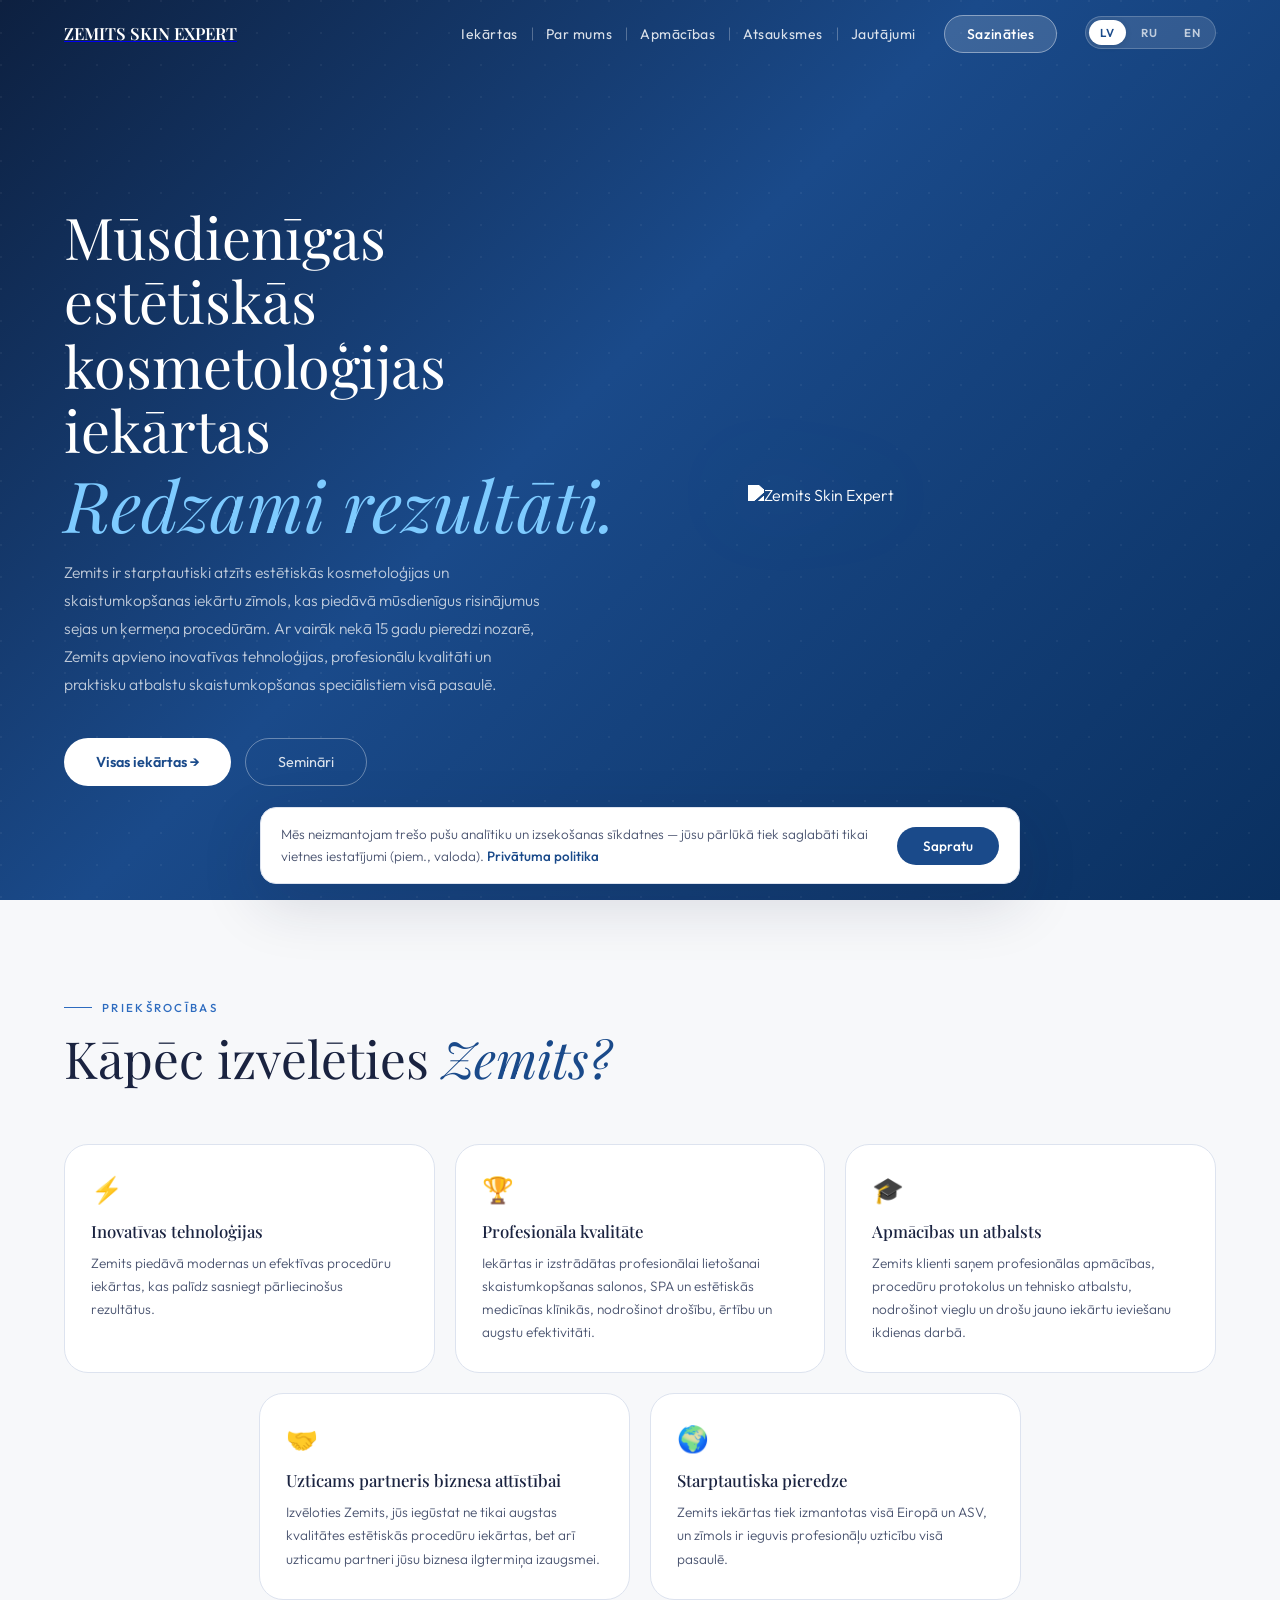
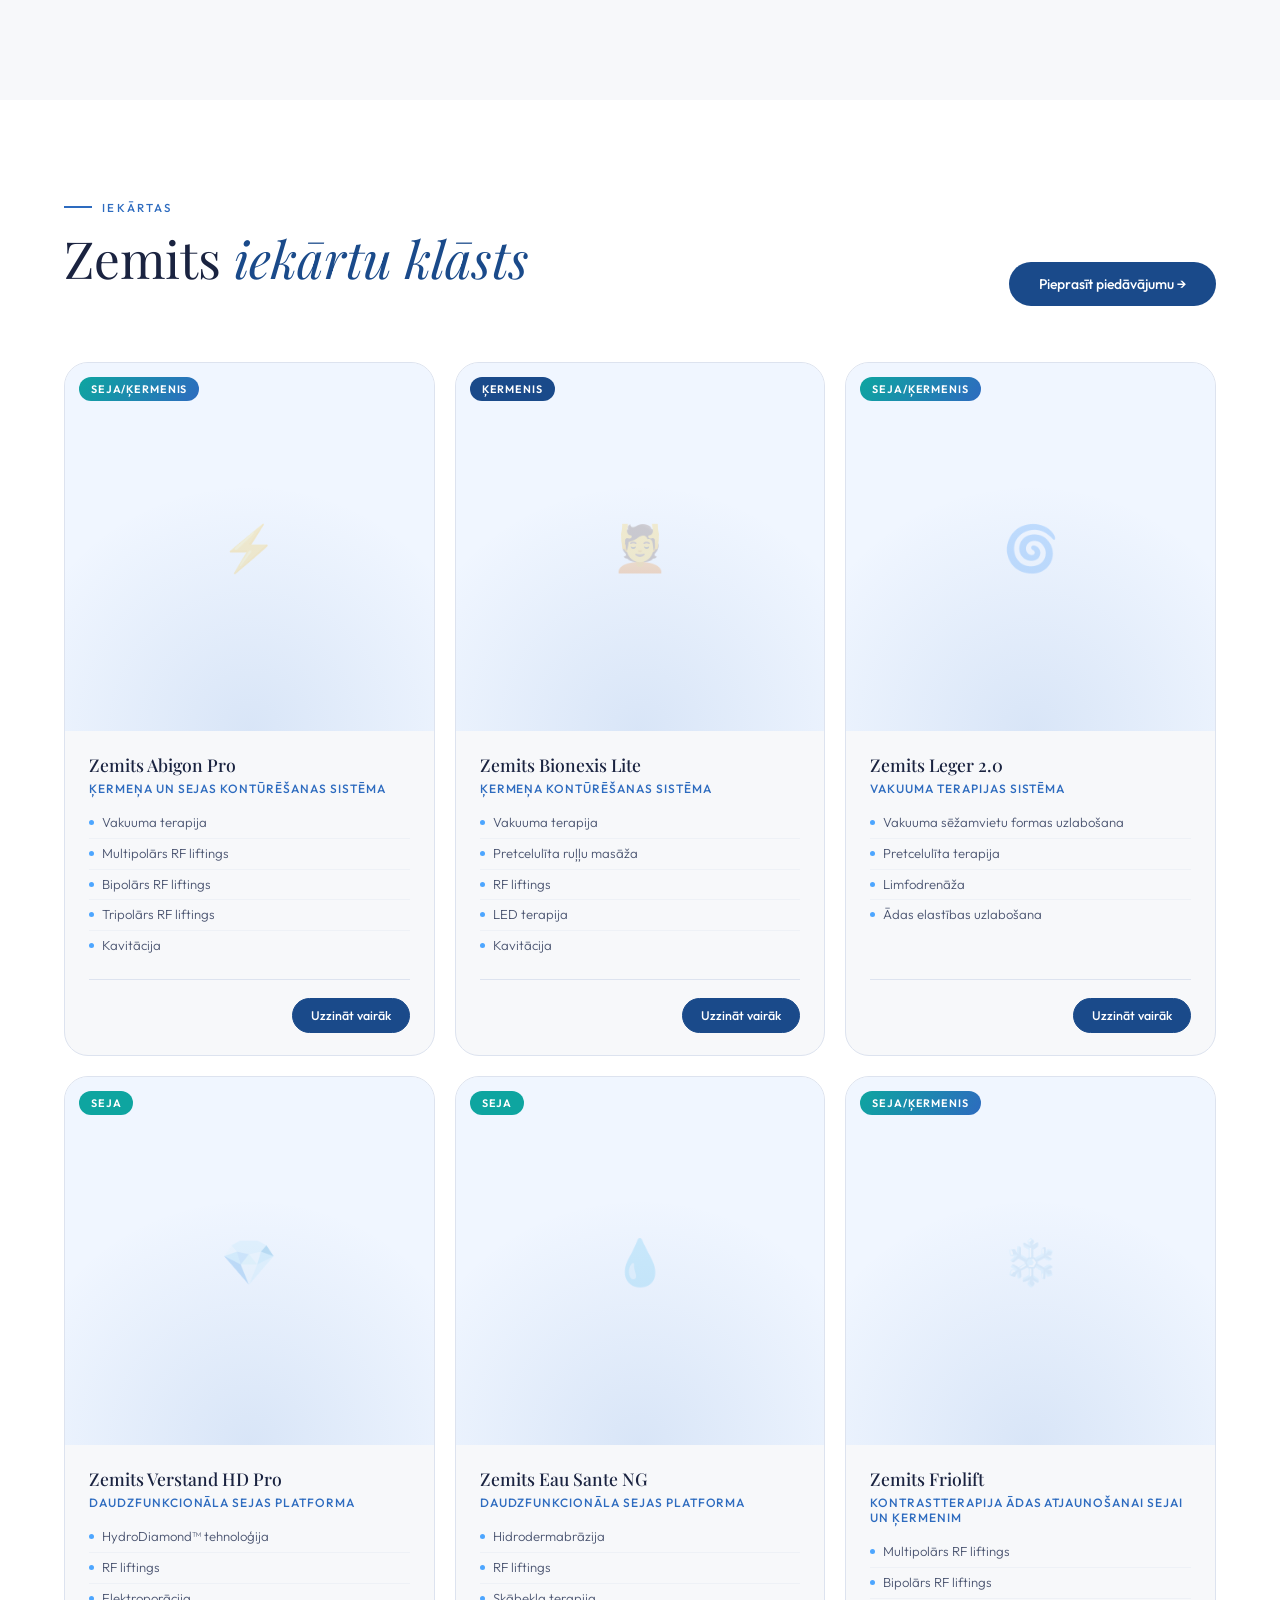
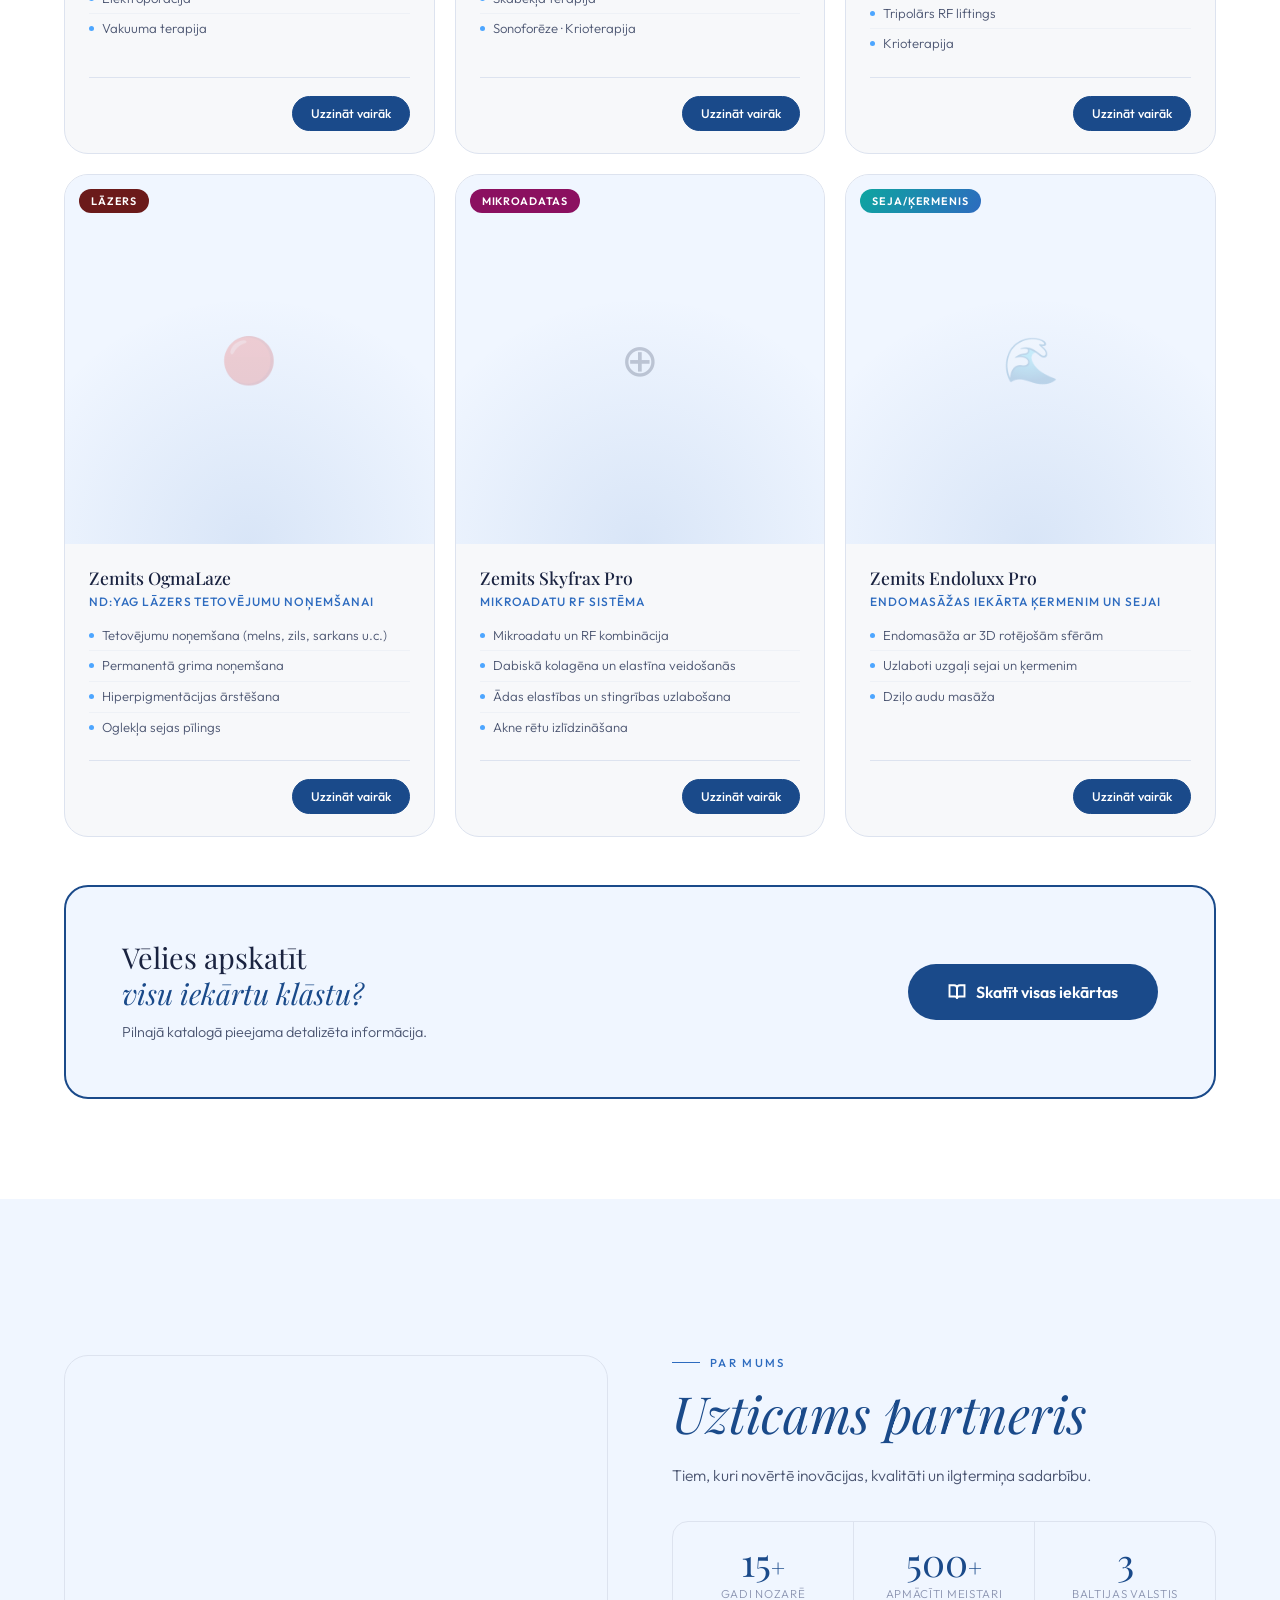
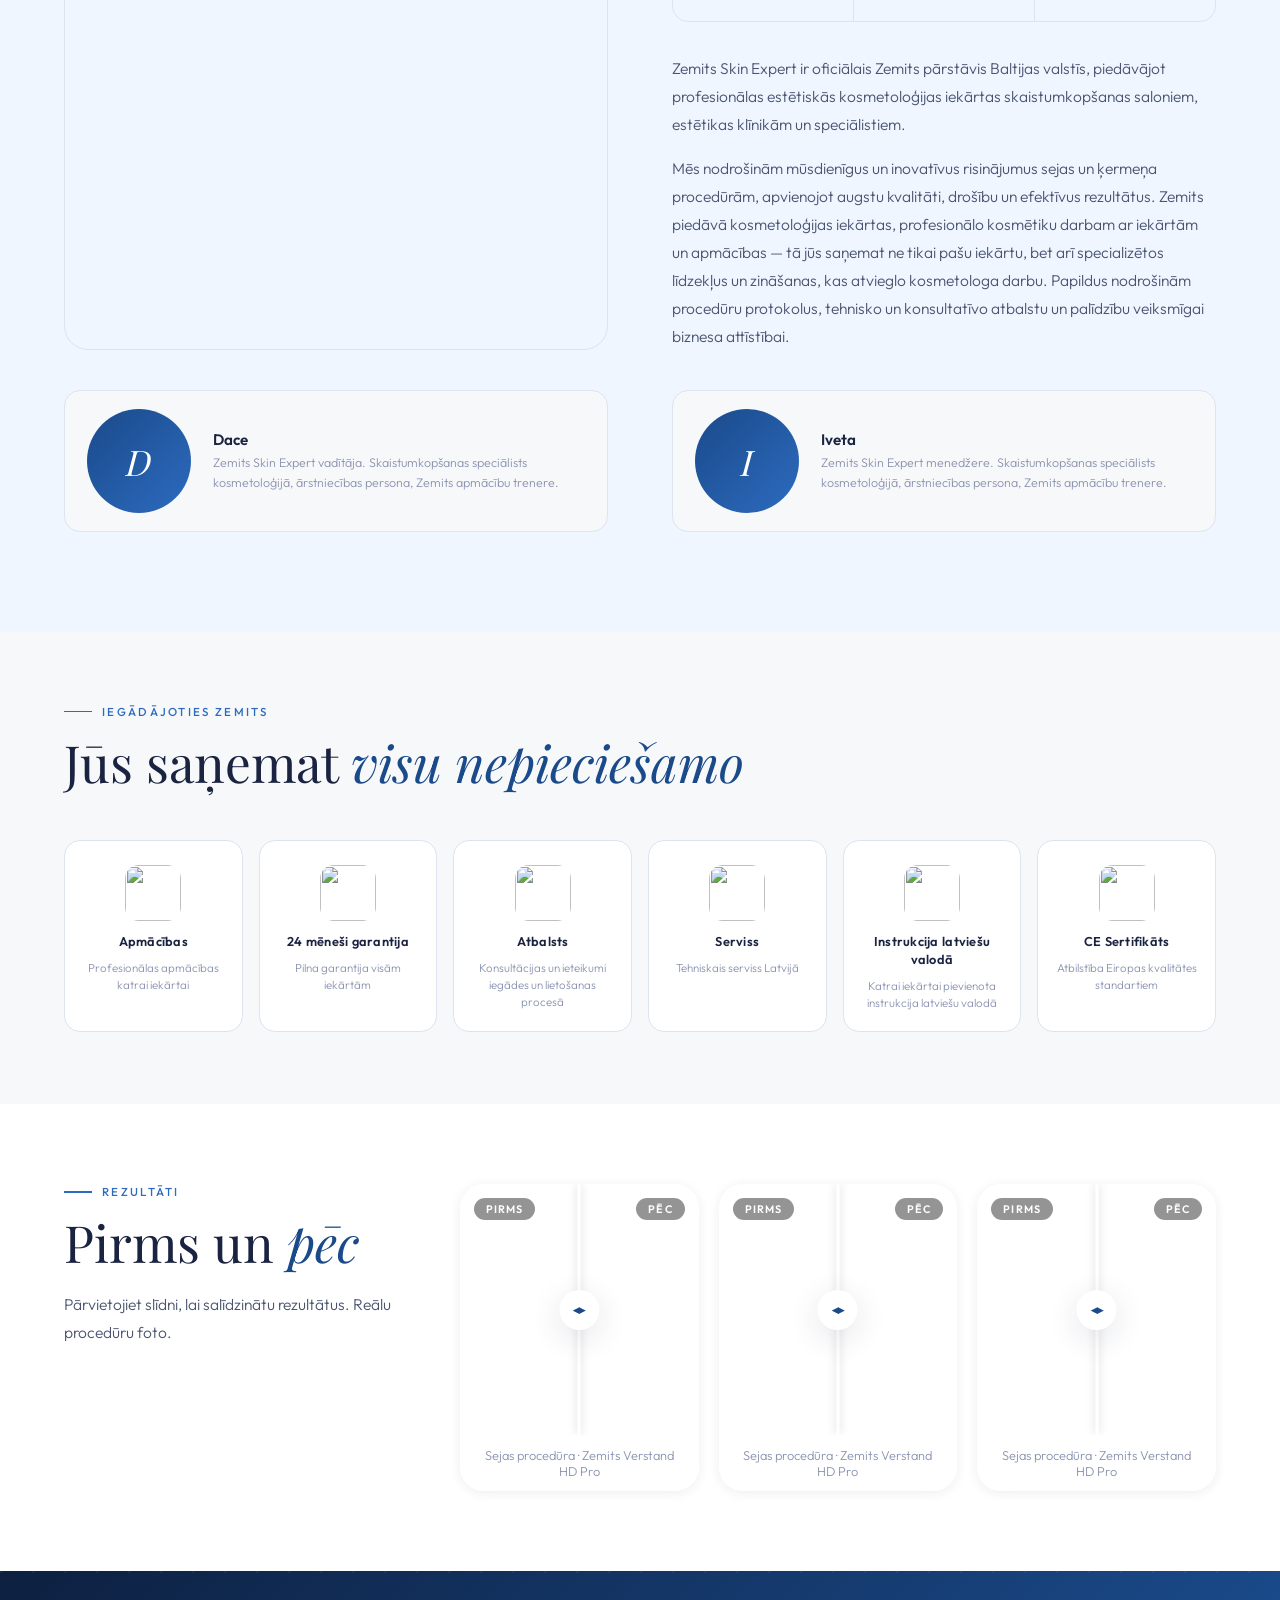
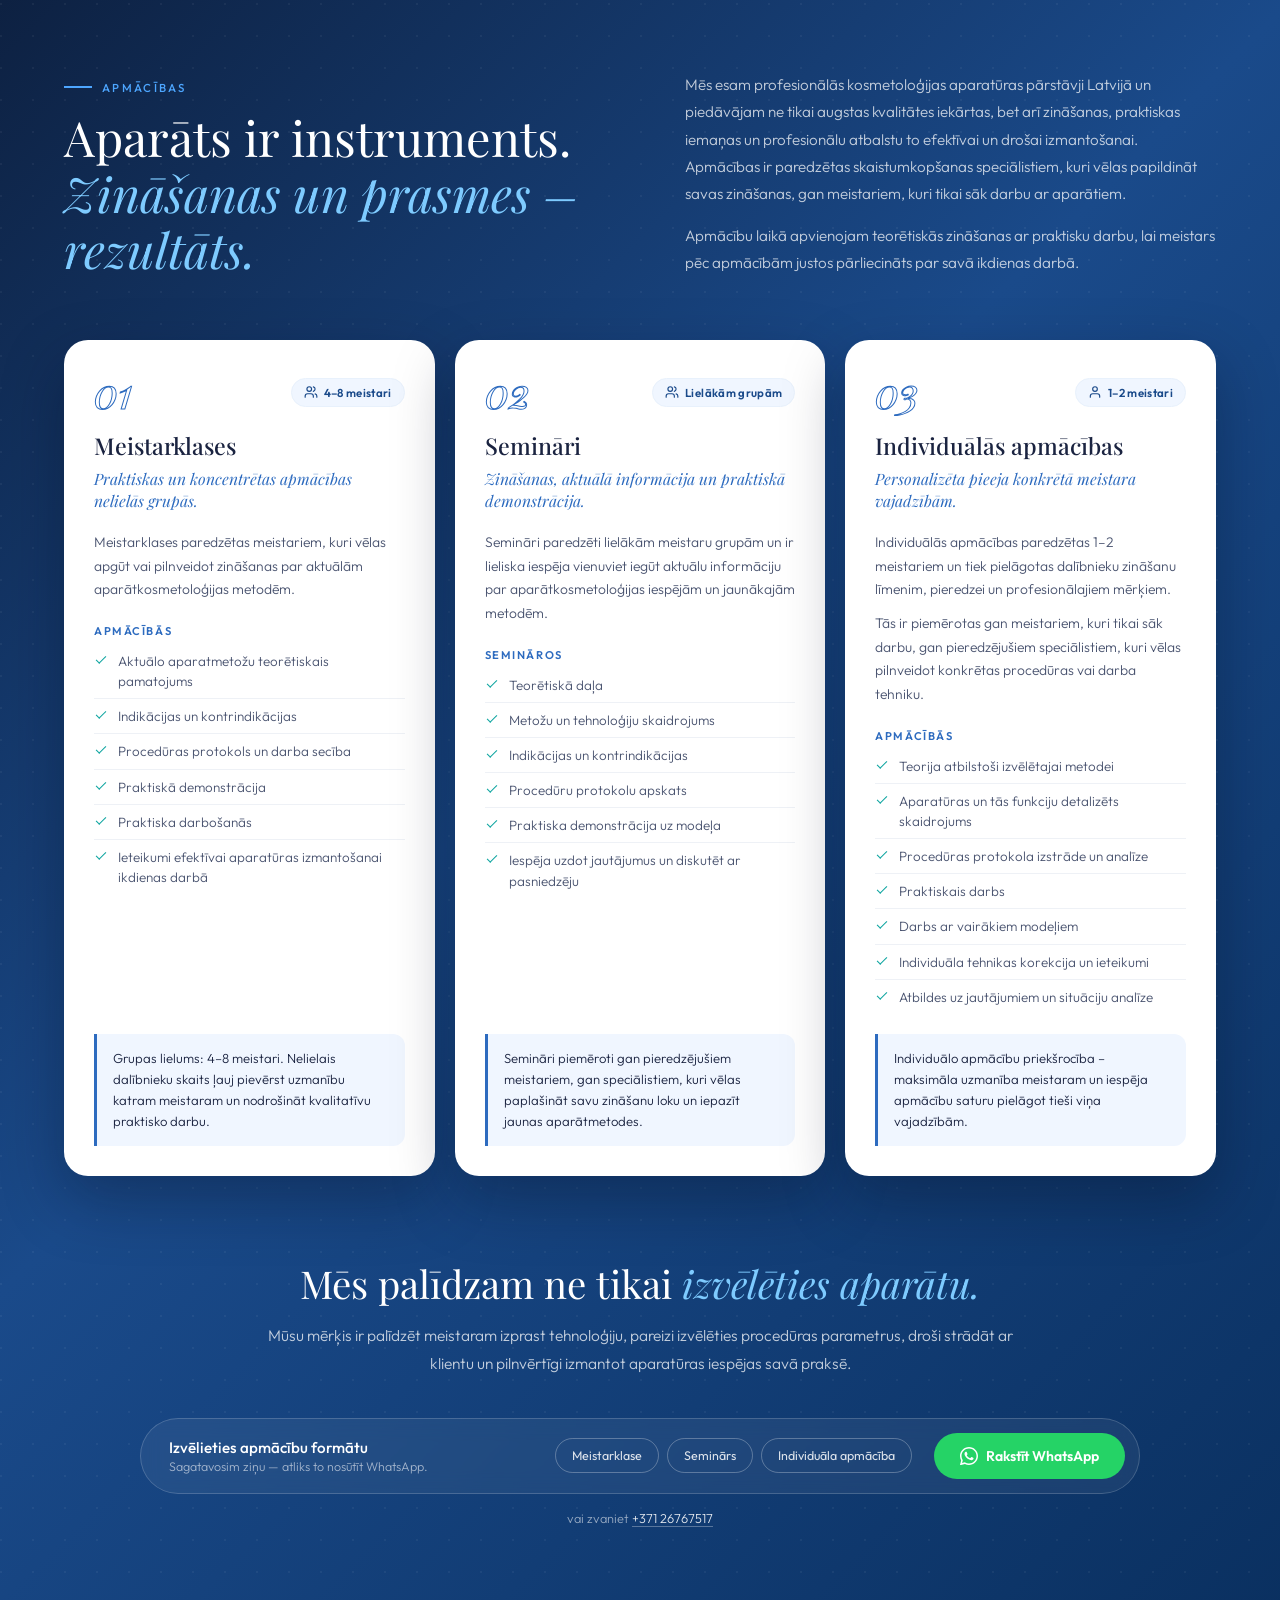
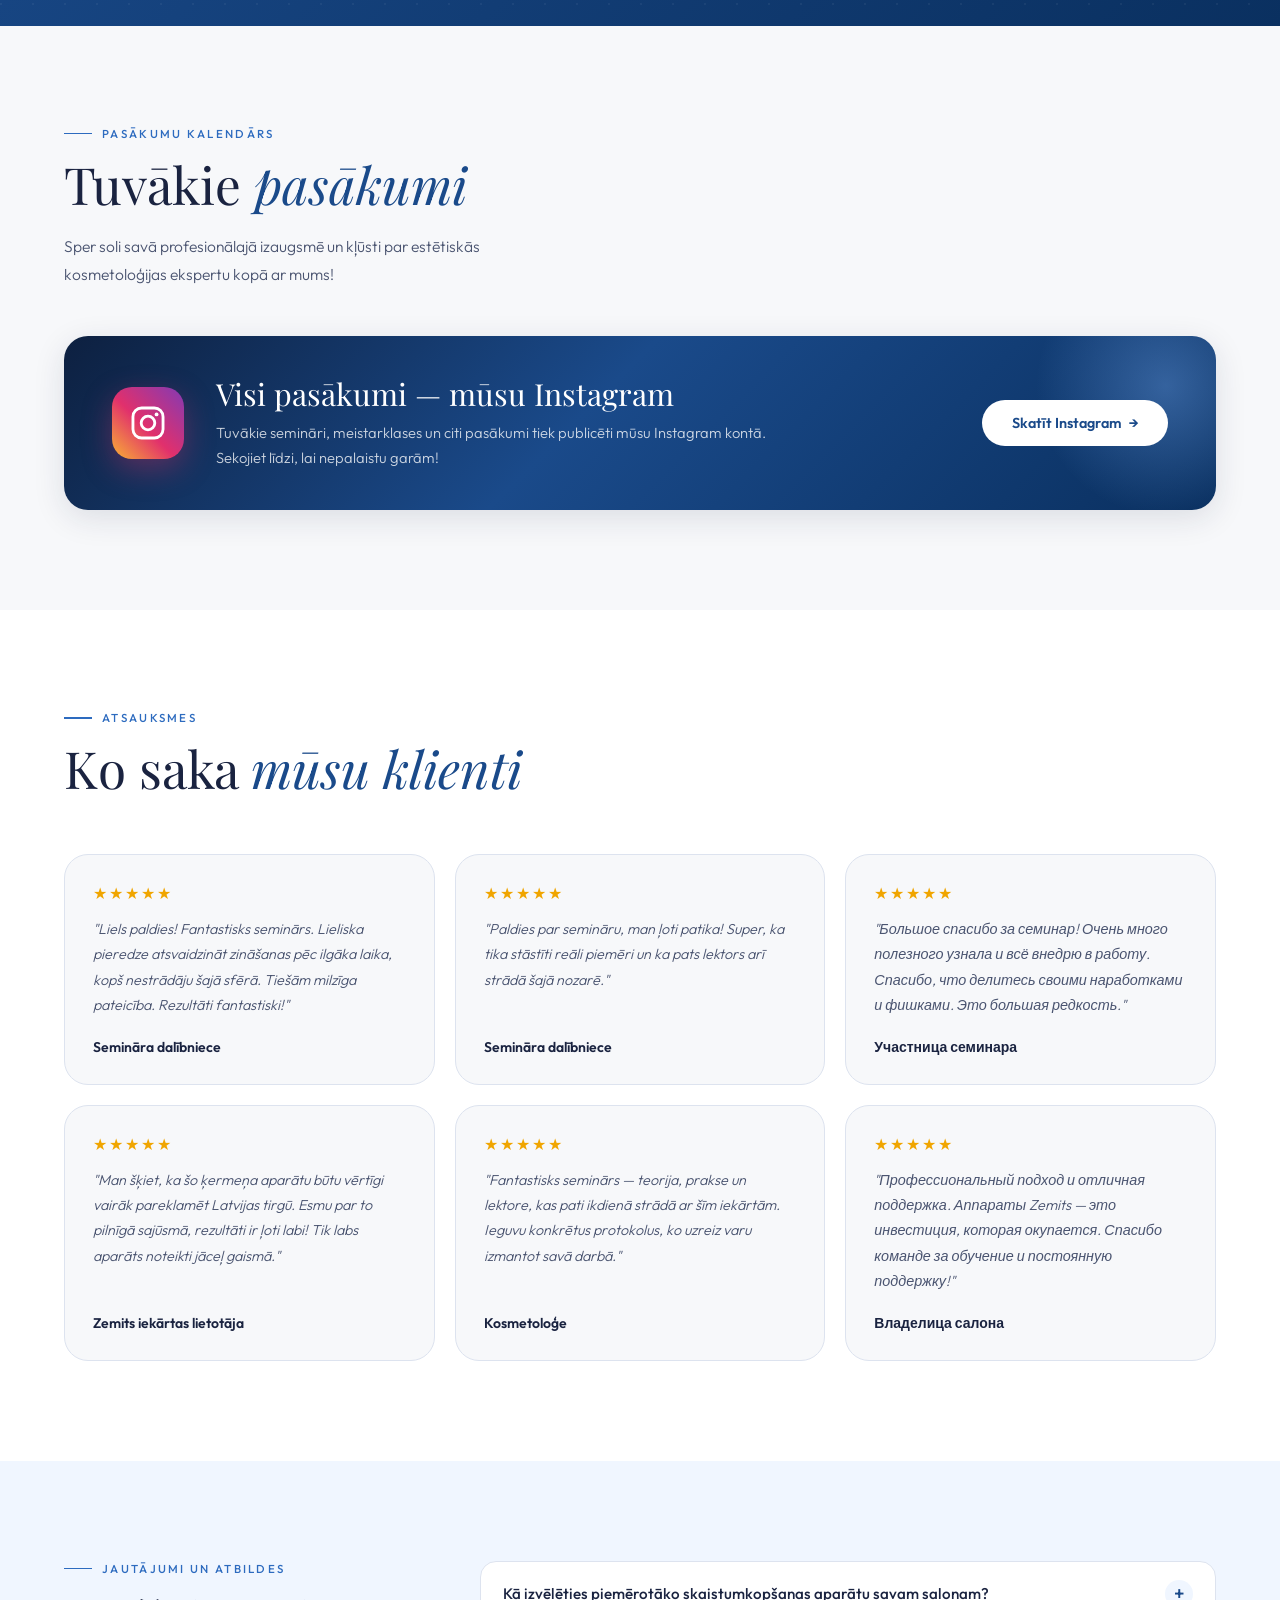
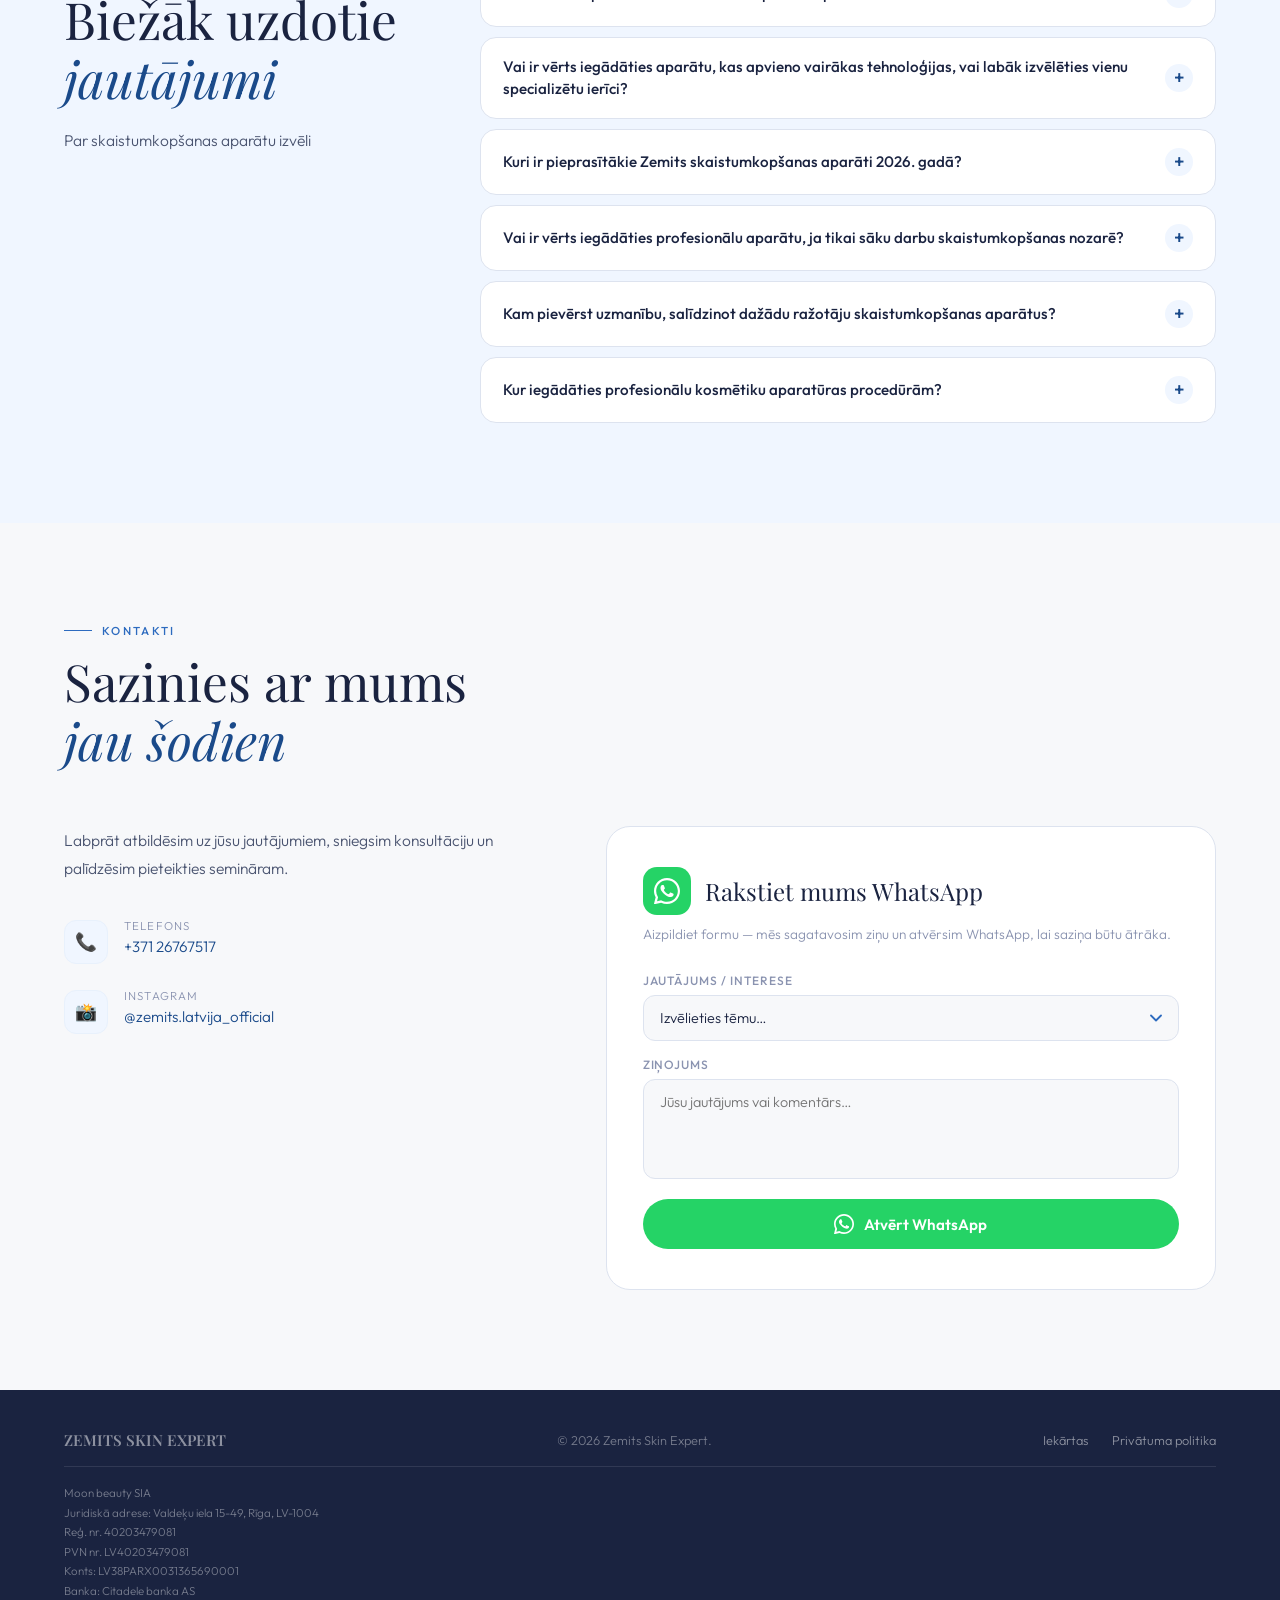
==== commit ce43c61b: "Footer details: one item per line Co-Authored-By: Claude Opus 5.5 <noreply@anthropic.com> Claude-Ses" ====
--- a/index.html
+++ b/index.html
@@ -1127,7 +1127,7 @@
     <a href="aparati.html" data-i18n="nav_equipment">Iekārtas</a>
     <a href="#" onclick="openPrivacy();return false;" data-i18n="footer_privacy">Privātuma politika</a>
   </div>
-  <div class="footer-legal" data-i18n="footer_legal">Moon beauty SIA · Juridiskā adrese: Valdeķu iela 15-49, Rīga, LV-1004 · Reģ. nr. 40203479081 · PVN nr. LV40203479081 · Konts: LV38PARX0031365690001, Citadele banka AS</div>
+  <div class="footer-legal" data-i18n="footer_legal">Moon beauty SIA<br>Juridiskā adrese: Valdeķu iela 15-49, Rīga, LV-1004<br>Reģ. nr. 40203479081<br>PVN nr. LV40203479081<br>Konts: LV38PARX0031365690001<br>Banka: Citadele banka AS</div>
 </footer>
 
 <script src="js/devices.js"></script>
@@ -1222,7 +1222,7 @@
     form_subject:'Jautājums / Interese', form_subject_ph:'Izvēlieties tēmu…',
     form_opt1:'Iekārtu iegāde', form_opt2:'Semināra pieteikums', form_opt3:'Konsultācija par iekārtu izvēli', form_opt4:'Apmācības un kursi', form_opt5:'Cits jautājums',
     form_msg:'Ziņojums', form_msg_ph:'Jūsu jautājums vai komentārs…', form_send:'Atvērt WhatsApp',
-    footer_privacy:'Privātuma politika', footer_legal:'Moon beauty SIA · Juridiskā adrese: Valdeķu iela 15-49, Rīga, LV-1004 · Reģ. nr. 40203479081 · PVN nr. LV40203479081 · Konts: LV38PARX0031365690001, Citadele banka AS',
+    footer_privacy:'Privātuma politika', footer_legal:'Moon beauty SIA<br>Juridiskā adrese: Valdeķu iela 15-49, Rīga, LV-1004<br>Reģ. nr. 40203479081<br>PVN nr. LV40203479081<br>Konts: LV38PARX0031365690001<br>Banka: Citadele banka AS',
     wa_greeting:'Sveiki, Zemits Skin Expert!', wa_topic:'Tēma', wa_device:'Interesē iekārta', wa_thanks:'Paldies!'
   },
   ru: {
@@ -1311,7 +1311,7 @@
     form_subject:'Вопрос / Интерес', form_subject_ph:'Выберите тему…',
     form_opt1:'Покупка оборудования', form_opt2:'Запись на семинар', form_opt3:'Консультация по выбору аппарата', form_opt4:'Обучение и курсы', form_opt5:'Другой вопрос',
     form_msg:'Сообщение', form_msg_ph:'Ваш вопрос или комментарий…', form_send:'Открыть WhatsApp',
-    footer_privacy:'Политика конфиденциальности', footer_legal:'Moon beauty SIA · Юридический адрес: Valdeķu iela 15-49, Rīga, LV-1004 · Рег. № 40203479081 · № плательщика НДС LV40203479081 · Счёт: LV38PARX0031365690001, Citadele banka AS',
+    footer_privacy:'Политика конфиденциальности', footer_legal:'Moon beauty SIA<br>Юридический адрес: Valdeķu iela 15-49, Rīga, LV-1004<br>Рег. № 40203479081<br>№ плательщика НДС LV40203479081<br>Счёт: LV38PARX0031365690001<br>Банк: Citadele banka AS',
     wa_greeting:'Здравствуйте, Zemits Skin Expert!', wa_topic:'Тема', wa_device:'Интересующий аппарат', wa_thanks:'Спасибо!'
   },
   en: {
@@ -1400,7 +1400,7 @@
     form_subject:'Question / Interest', form_subject_ph:'Select a topic…',
     form_opt1:'Equipment purchase', form_opt2:'Seminar registration', form_opt3:'Device selection consultation', form_opt4:'Training & courses', form_opt5:'Other enquiry',
     form_msg:'Message', form_msg_ph:'Your question or comment…', form_send:'Open WhatsApp',
-    footer_privacy:'Privacy Policy', footer_legal:'Moon beauty SIA · Registered address: Valdeķu iela 15-49, Riga, LV-1004 · Reg. no. 40203479081 · VAT no. LV40203479081 · Account: LV38PARX0031365690001, Citadele banka AS',
+    footer_privacy:'Privacy Policy', footer_legal:'Moon beauty SIA<br>Registered address: Valdeķu iela 15-49, Riga, LV-1004<br>Reg. no. 40203479081<br>VAT no. LV40203479081<br>Account: LV38PARX0031365690001<br>Bank: Citadele banka AS',
     wa_greeting:'Hello, Zemits Skin Expert!', wa_topic:'Topic', wa_device:'Device of interest', wa_thanks:'Thank you!'
   }
 };
